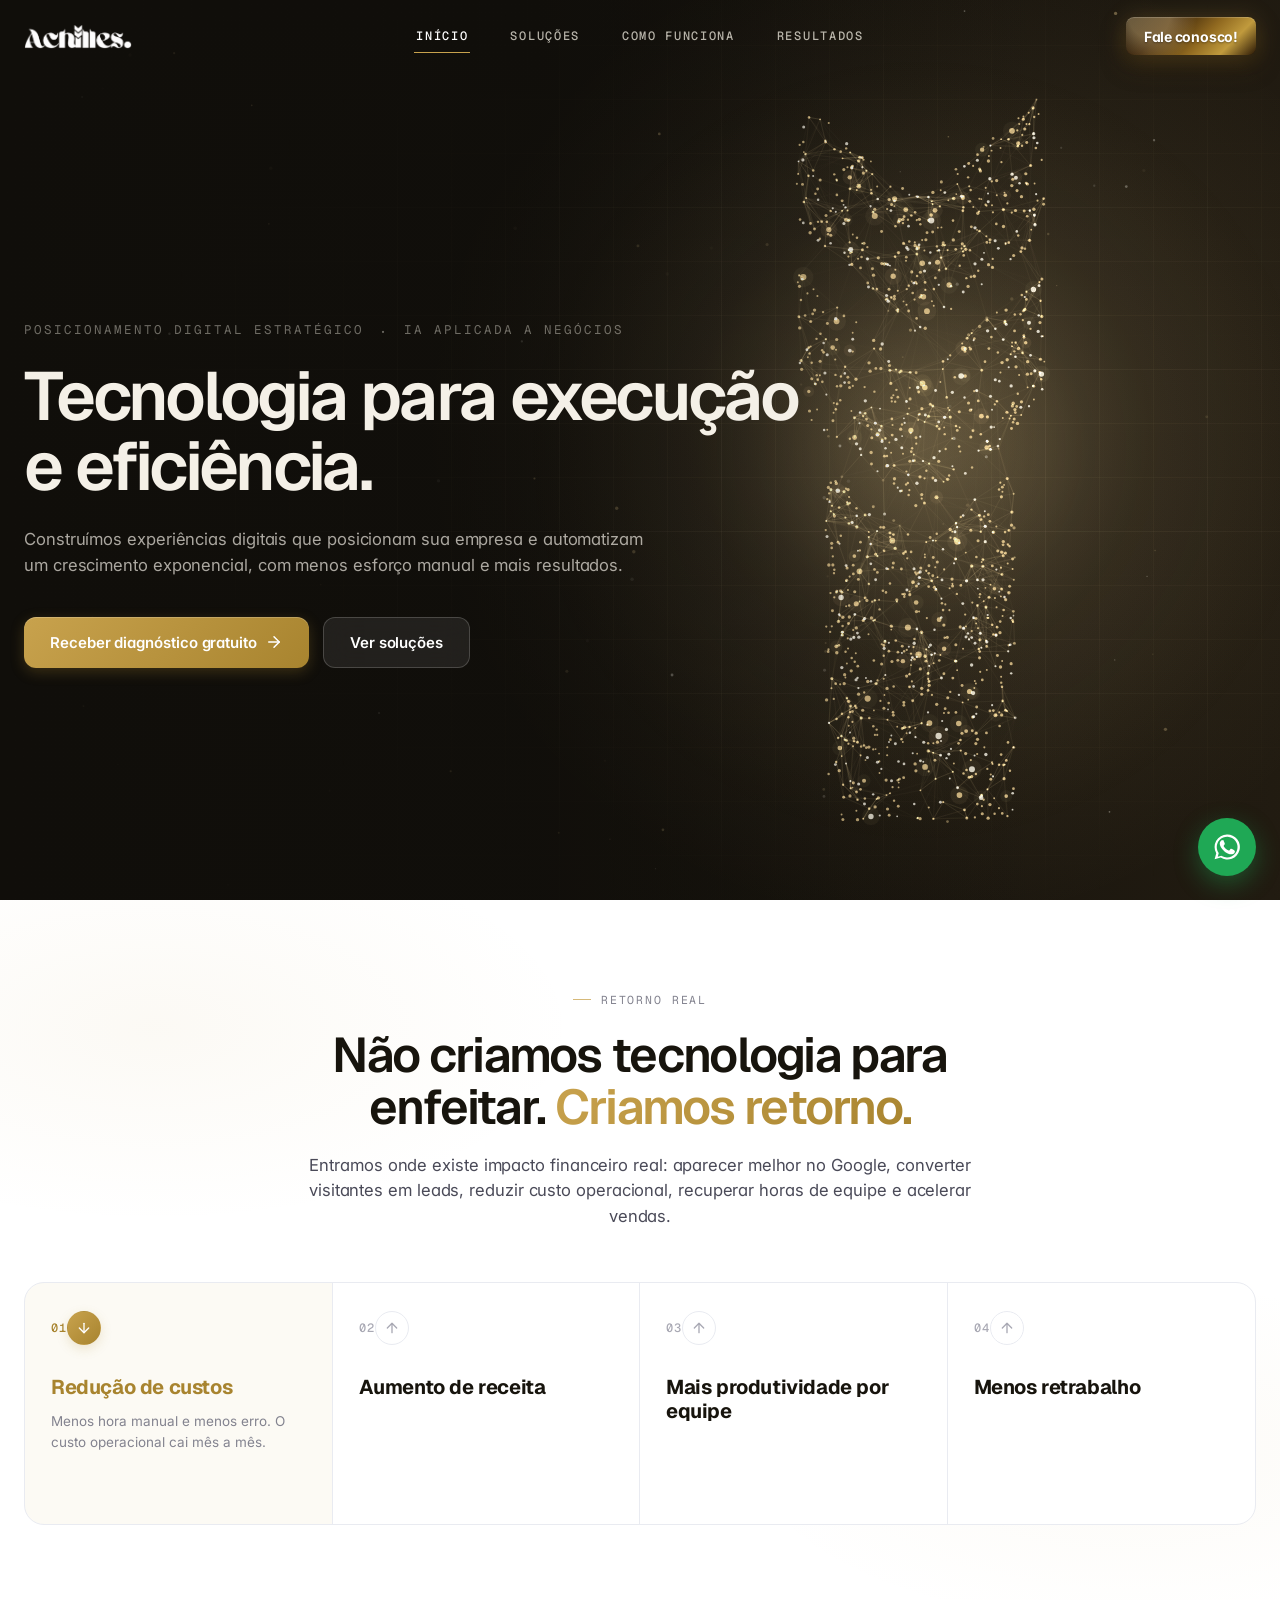
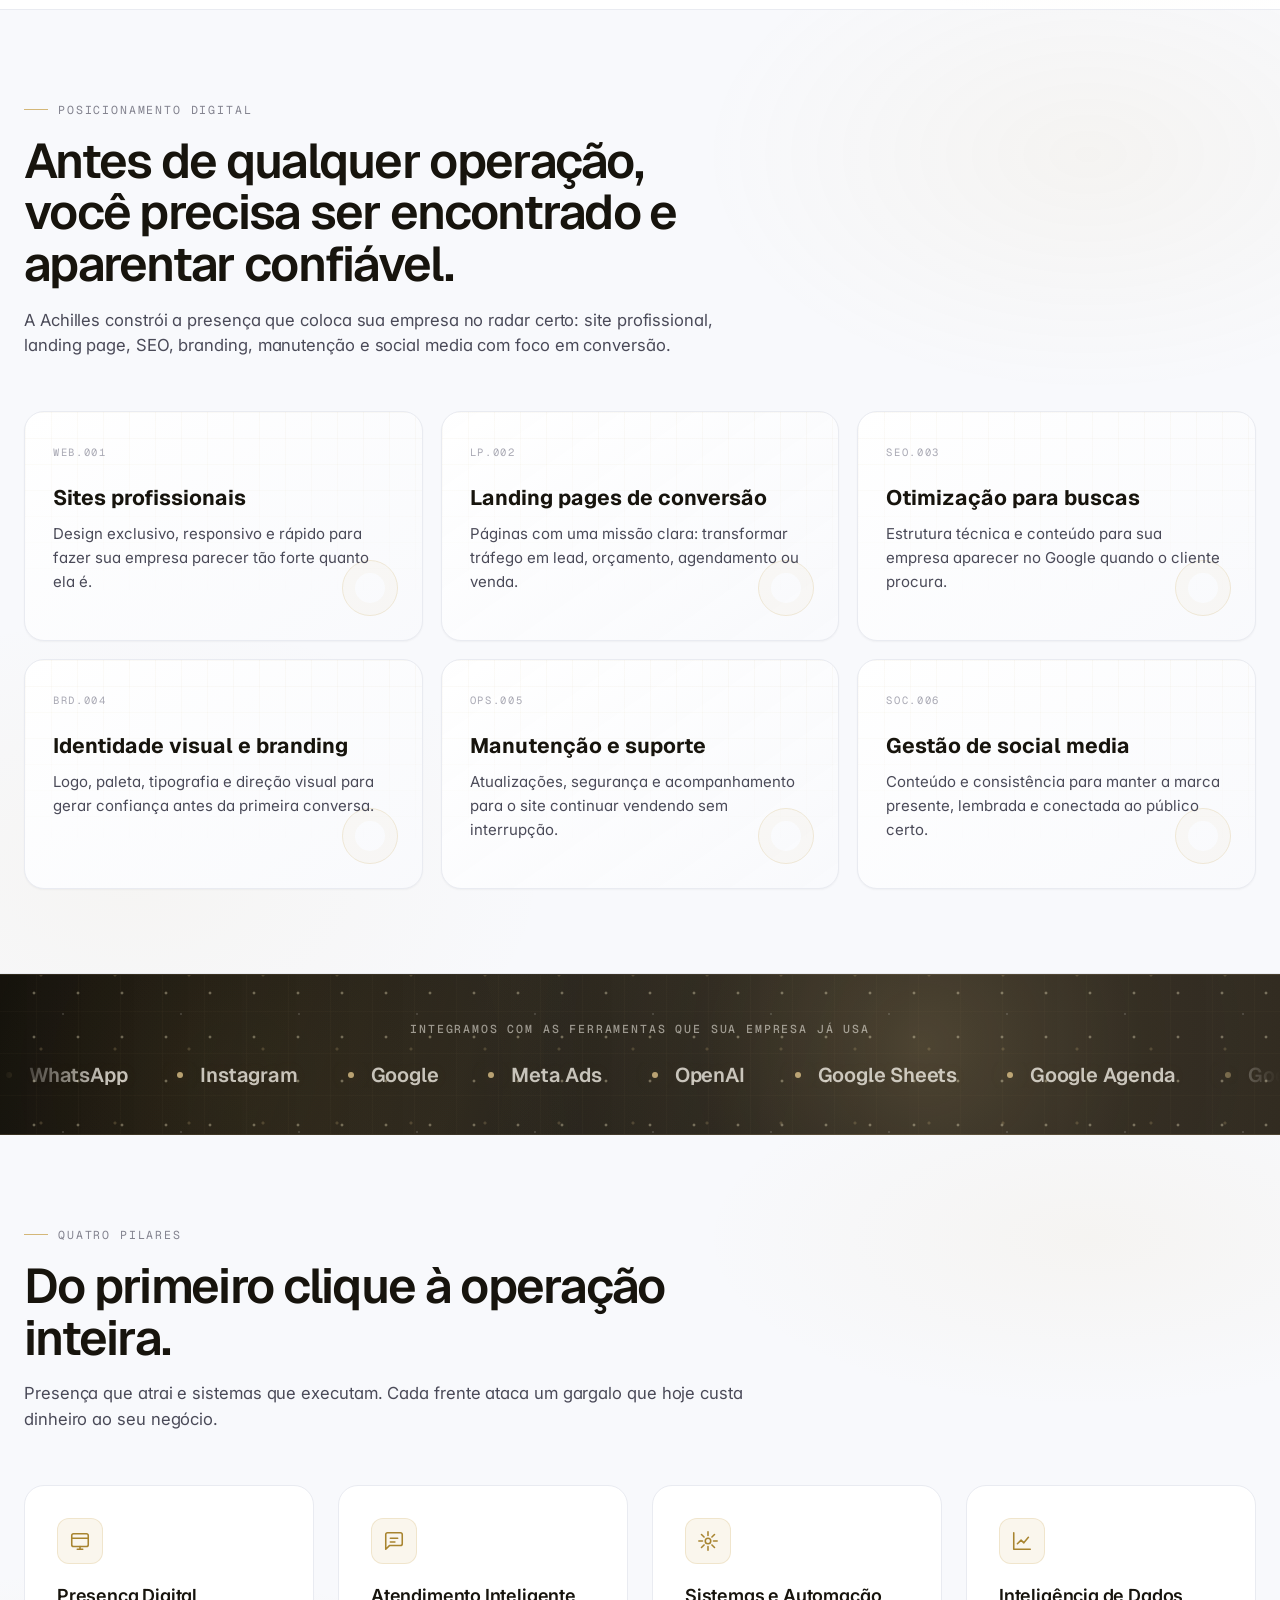
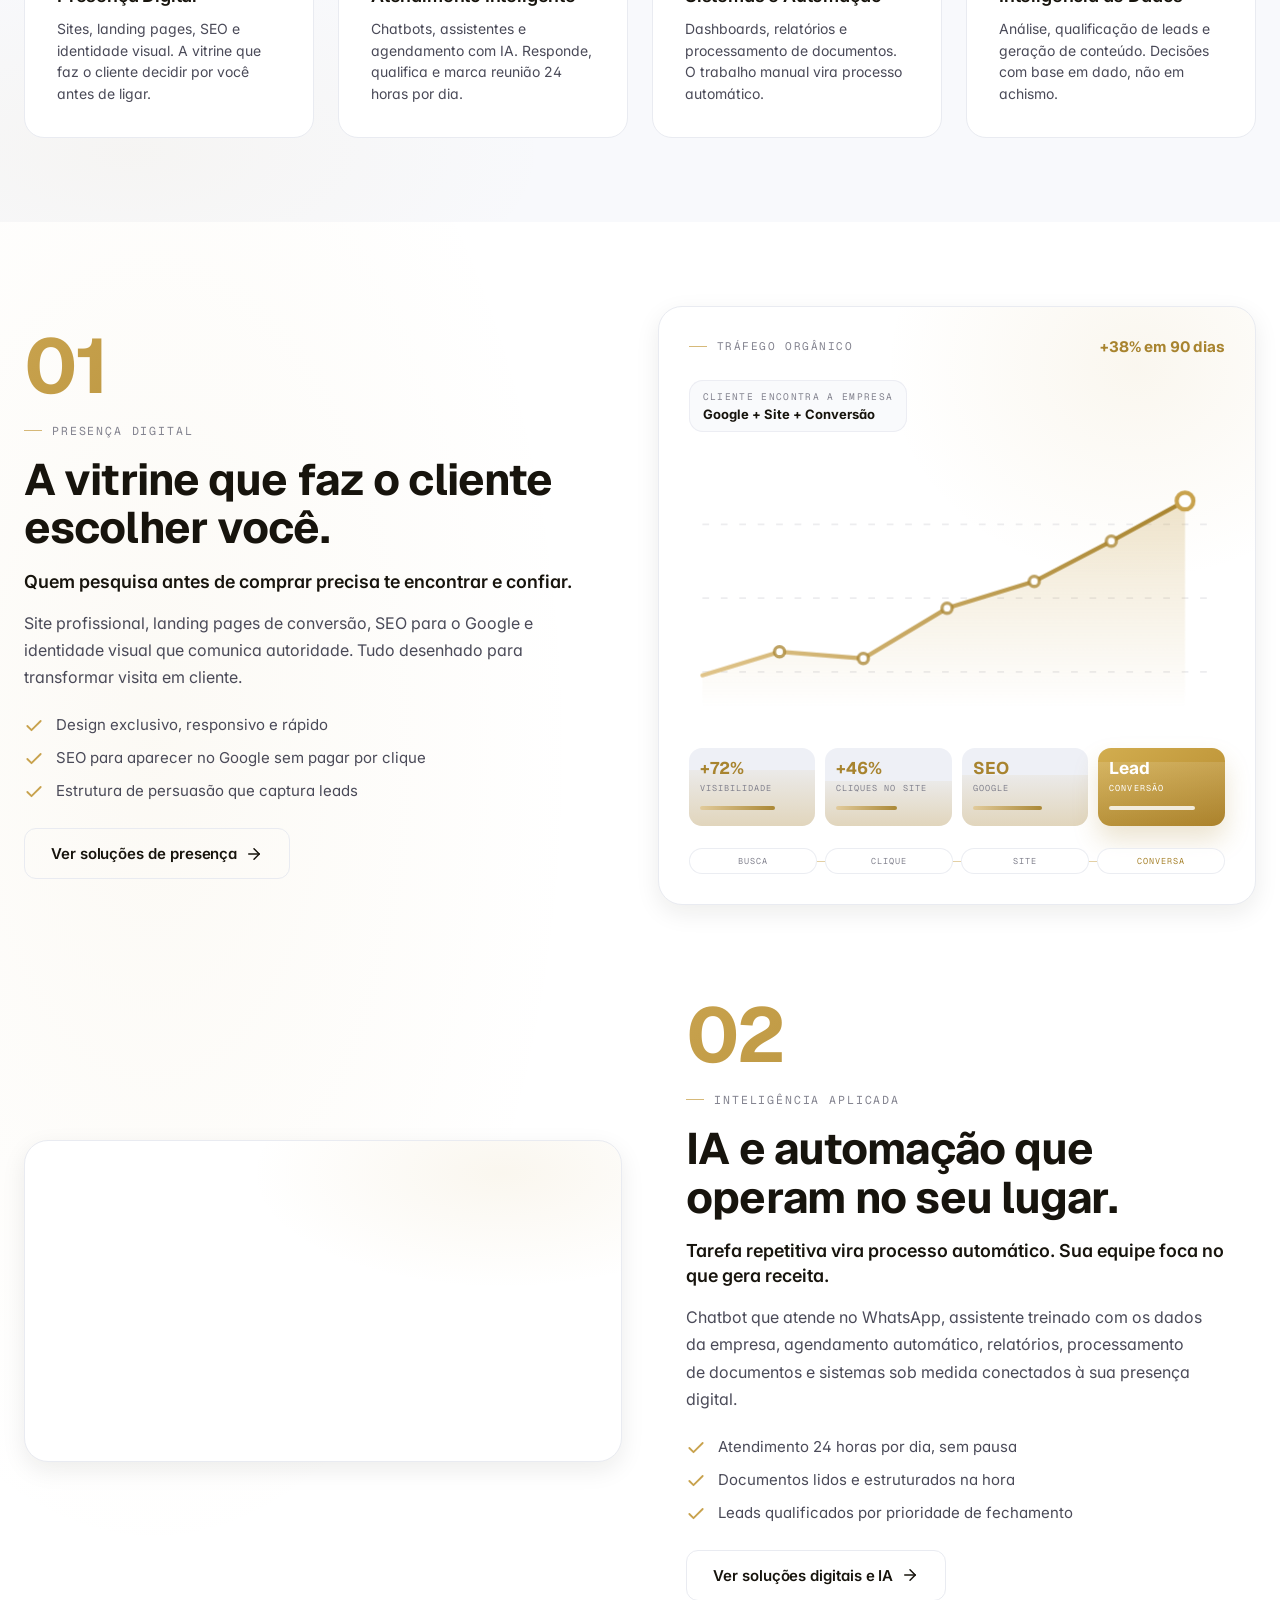
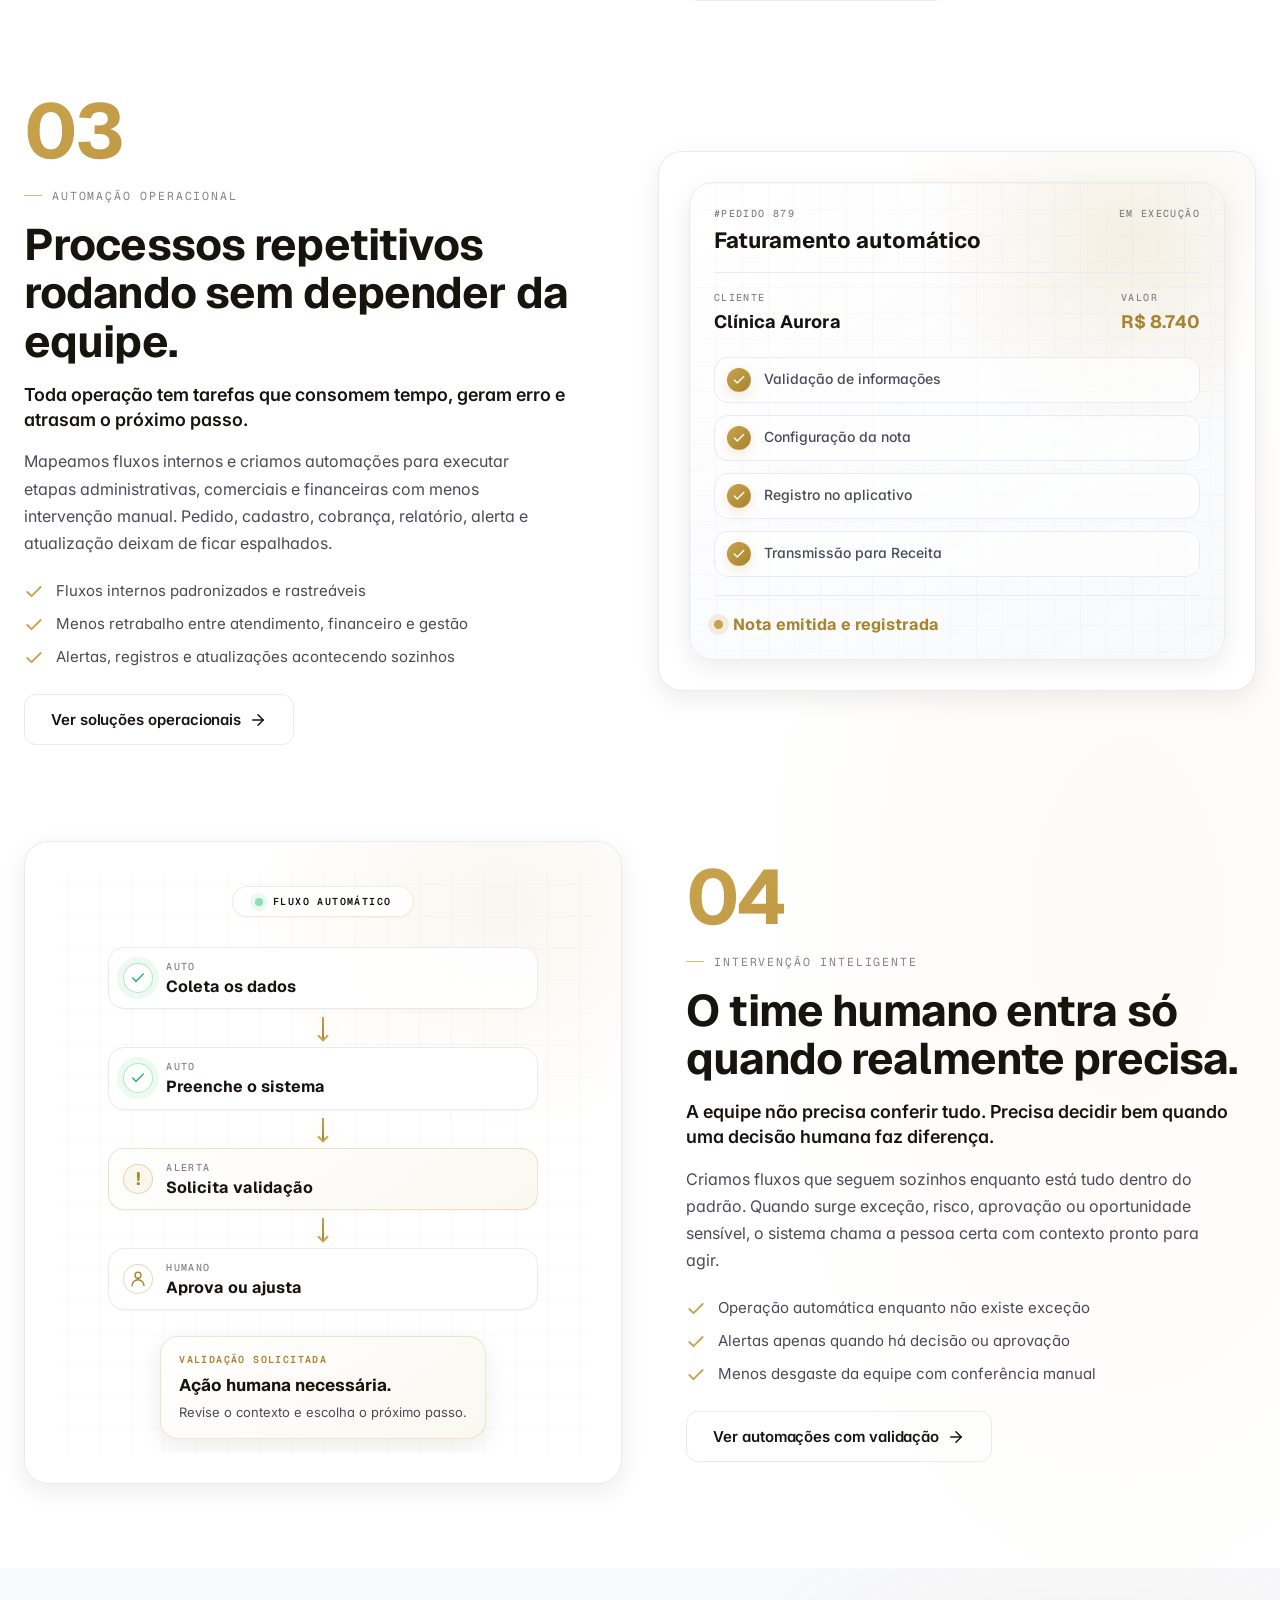
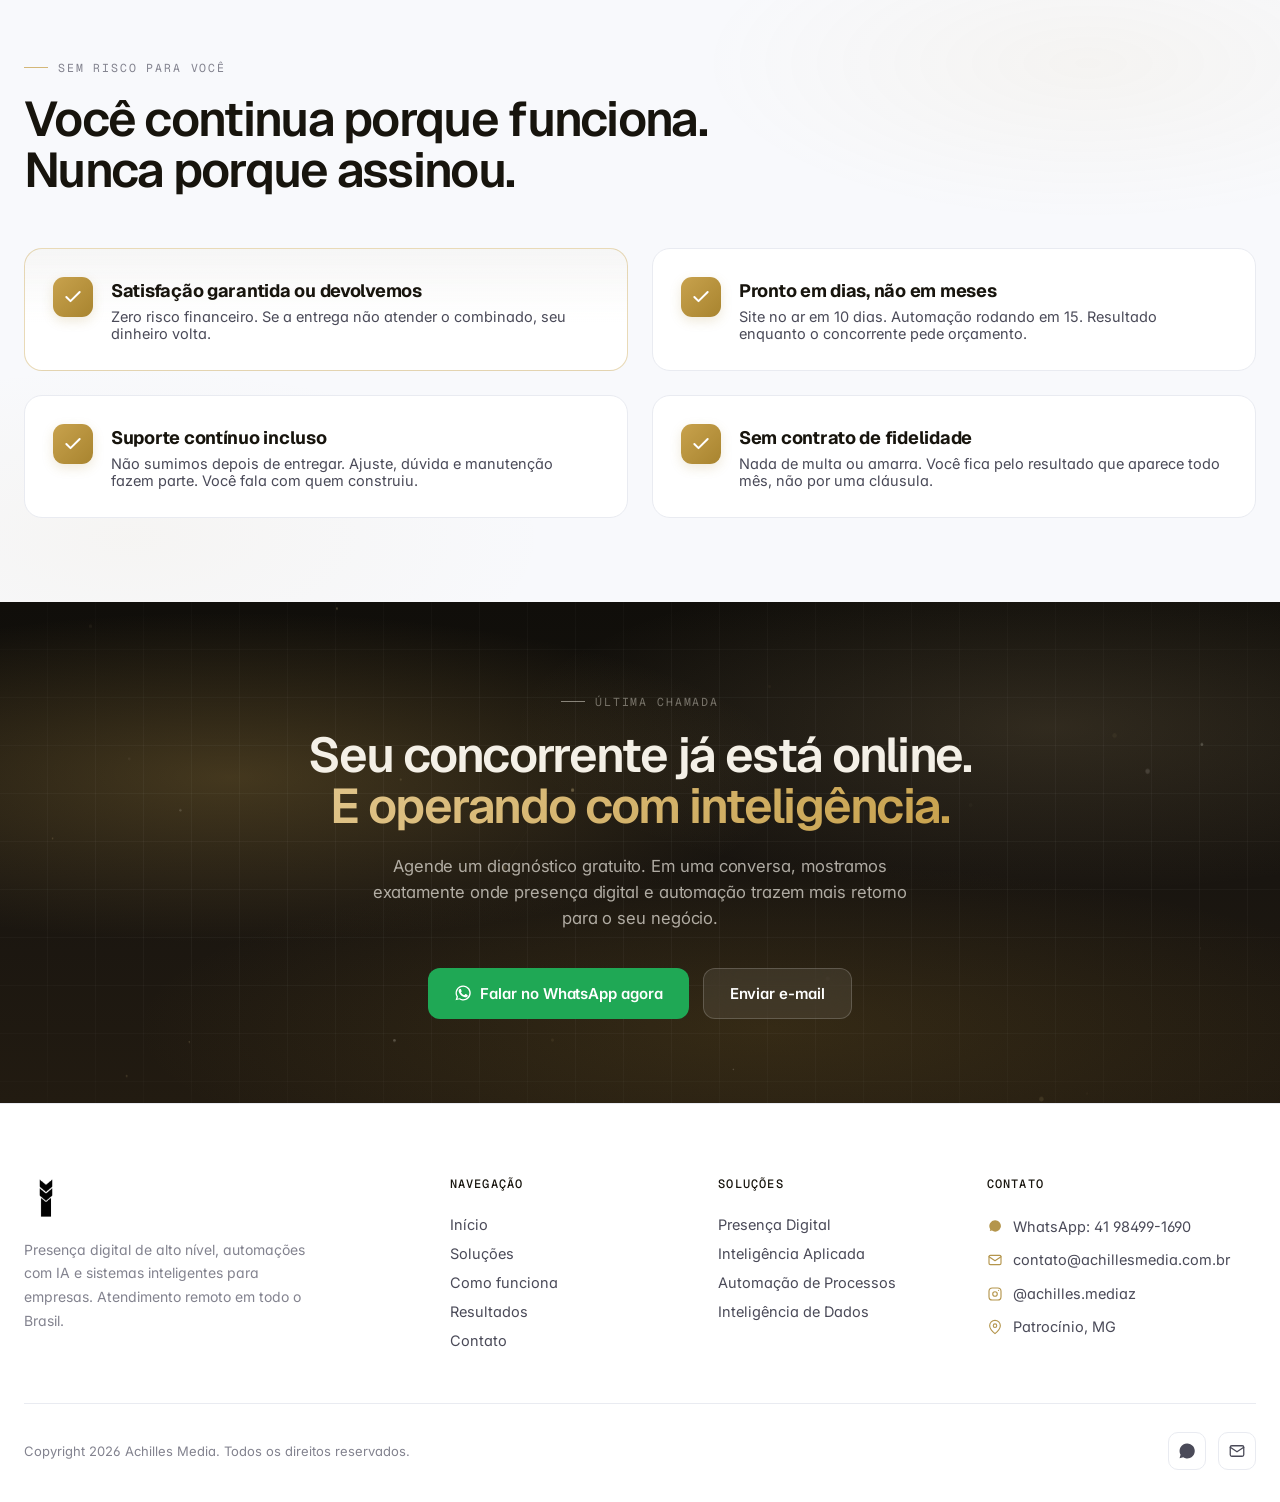
==== index.html @ 6057179f "Versiona styles.css e app.js (cache-busting) para evitar CSS antigo em cache" ====
<!doctype html>
<html lang="pt-BR">
<head>
  <meta charset="utf-8" />
  <meta name="viewport" content="width=device-width, initial-scale=1.0" />

  <title>Achilles Media | Posicionamento digital e IA para empresas</title>
  <meta name="description" content="Sites profissionais, landing pages, SEO, branding e automações com IA para empresas que querem aparecer melhor, converter mais e operar com menos esforço manual." />
  <link rel="canonical" href="https://achillesmedia.com.br/" />

  <meta property="og:type" content="website" />
  <meta property="og:title" content="Achilles Media | Posicionamento digital e IA para empresas" />
  <meta property="og:description" content="Sites, landing pages, SEO, branding e automações com IA para transformar presença digital em resultado." />
  <meta property="og:url" content="https://achillesmedia.com.br/" />
  <meta property="og:locale" content="pt_BR" />
  <meta property="og:image" content="https://achillesmedia.com.br/assets/logo-nome-trim.png" />
  <meta name="twitter:card" content="summary_large_image" />

  <link rel="icon" type="image/png" sizes="32x32" href="assets/logo-achilles.png" />
  <link rel="apple-touch-icon" href="assets/logo-achilles.png" />

  <style>
    :root { color-scheme: light; }
    html, body { background: #ffffff; color: #17140d; margin: 0; }
  </style>

  <link rel="preconnect" href="https://fonts.googleapis.com" />
  <link rel="preconnect" href="https://fonts.gstatic.com" crossorigin />
  <link href="https://fonts.googleapis.com/css2?family=Inter:wght@400;500;600;700;800&family=Geist:wght@500;600;700&family=Geist+Mono:wght@400;500&display=swap" rel="stylesheet" />
  <link rel="stylesheet" href="styles.css?v=2" />
</head>
<body>

  <!-- NAV -->
  <header class="nav">
    <div class="container nav-inner">
      <a href="index.html" class="nav-logo" aria-label="Achilles Media, página inicial">
        <img src="assets/logo-achilles-branca.png" alt="Achilles Media" width="915" height="211" decoding="async" class="nav-logo-img nav-logo-light" /><img src="assets/logo-nome-trim.png" alt="Achilles Media" width="909" height="208" decoding="async" class="nav-logo-img nav-logo-dark" />
      </a>
      <nav class="nav-links" aria-label="Navegação principal">
        <a href="index.html" class="nav-link active">Início</a>
        <a href="solucoes.html" class="nav-link">Soluções</a>
        <a href="processo.html" class="nav-link">Como funciona</a>
        <a href="resultados.html" class="nav-link">Resultados</a>
      </nav>
      <div class="nav-cta">
        <a href="contato.html" class="btn btn-nav">Fale conosco!</a>
      </div>
      <button class="nav-toggle" aria-label="Abrir menu" aria-expanded="false">
        <svg viewBox="0 0 24 24" fill="none" stroke="currentColor" stroke-width="1.8" stroke-linecap="round"><line x1="4" y1="8" x2="20" y2="8"/><line x1="4" y1="16" x2="20" y2="16"/></svg>
      </button>
    </div>
    <div class="nav-mobile">
      <a href="index.html">Início</a>
      <a href="solucoes.html">Soluções</a>
      <a href="processo.html">Como funciona</a>
      <a href="resultados.html">Resultados</a>
      <a href="contato.html" class="btn btn-primary">Fale conosco!</a>
    </div>
  </header>

  <!-- HERO -->
  <section class="section-dark hero" id="hero">
    <div class="hero-neb" aria-hidden="true"></div>
    <canvas class="hero-canvas" data-src="assets/logo-achilles.png" aria-hidden="true"></canvas>
    <div class="hero-scrim" aria-hidden="true"></div>
    <div class="container">
      <div class="hero-inner">
        <p class="hero-tagline reveal">Posicionamento digital estratégico <span class="hero-tagline-sep">•</span> IA aplicada a negócios</p>
        <h1 class="t-display-lg" data-words>Tecnologia para execução<br>e eficiência.</h1>
        <p class="hero-sub t-body-lg reveal reveal-stagger" style="--i:1">
          Construímos experiências digitais que posicionam sua empresa e automatizam um crescimento exponencial, com menos esforço manual e mais resultados.
        </p>
        <div class="btn-row reveal reveal-stagger" style="--i:2">
          <a href="contato.html" class="btn btn-primary">
            Receber diagnóstico gratuito
            <svg viewBox="0 0 24 24" fill="none" stroke="currentColor" stroke-width="2" stroke-linecap="round" stroke-linejoin="round"><line x1="5" y1="12" x2="19" y2="12"/><polyline points="12 5 19 12 12 19"/></svg>
          </a>
          <a href="solucoes.html" class="btn btn-glass">Ver soluções</a>
        </div>
      </div>
    </div>
  </section>

  <!-- RETORNO REAL -->
  <section class="section section-mesh" id="retorno">
    <div class="container">
      <div class="section-head center reveal">
        <span class="pill"><span class="pill-dot"></span> Retorno real</span>
        <h2 class="t-display-md" style="margin-top:22px">Não criamos tecnologia para enfeitar. <span class="gradient-text">Criamos retorno.</span></h2>
        <p class="t-body-lg">Entramos onde existe impacto financeiro real: aparecer melhor no Google, converter visitantes em leads, reduzir custo operacional, recuperar horas de equipe e acelerar vendas.</p>
      </div>

      <div class="retorno-grid">
        <button type="button" class="retorno-card active reveal reveal-stagger" style="--i:0" aria-label="Redução de custos">
          <div class="retorno-top">
            <span class="retorno-num">01</span>
            <span class="retorno-arrow"><svg viewBox="0 0 24 24" fill="none" stroke="currentColor" stroke-width="2" stroke-linecap="round" stroke-linejoin="round"><line x1="12" y1="19" x2="12" y2="5"/><polyline points="5 12 12 5 19 12"/></svg></span>
          </div>
          <h3>Redução de custos</h3>
          <p class="retorno-desc">Menos hora manual e menos erro. O custo operacional cai mês a mês.</p>
          <div class="retorno-track"><span></span></div>
        </button>
        <button type="button" class="retorno-card reveal reveal-stagger" style="--i:1" aria-label="Aumento de receita">
          <div class="retorno-top">
            <span class="retorno-num">02</span>
            <span class="retorno-arrow"><svg viewBox="0 0 24 24" fill="none" stroke="currentColor" stroke-width="2" stroke-linecap="round" stroke-linejoin="round"><line x1="12" y1="19" x2="12" y2="5"/><polyline points="5 12 12 5 19 12"/></svg></span>
          </div>
          <h3>Aumento de receita</h3>
          <p class="retorno-desc">Atendimento rápido e leads qualificados. Mais negócios fechados.</p>
          <div class="retorno-track"><span></span></div>
        </button>
        <button type="button" class="retorno-card reveal reveal-stagger" style="--i:2" aria-label="Mais produtividade por equipe">
          <div class="retorno-top">
            <span class="retorno-num">03</span>
            <span class="retorno-arrow"><svg viewBox="0 0 24 24" fill="none" stroke="currentColor" stroke-width="2" stroke-linecap="round" stroke-linejoin="round"><line x1="12" y1="19" x2="12" y2="5"/><polyline points="5 12 12 5 19 12"/></svg></span>
          </div>
          <h3>Mais produtividade por equipe</h3>
          <p class="retorno-desc">A equipe para de repetir tarefa e foca no que gera resultado.</p>
          <div class="retorno-track"><span></span></div>
        </button>
        <button type="button" class="retorno-card reveal reveal-stagger" style="--i:3" aria-label="Menos retrabalho">
          <div class="retorno-top">
            <span class="retorno-num">04</span>
            <span class="retorno-arrow"><svg viewBox="0 0 24 24" fill="none" stroke="currentColor" stroke-width="2" stroke-linecap="round" stroke-linejoin="round"><line x1="12" y1="19" x2="12" y2="5"/><polyline points="5 12 12 5 19 12"/></svg></span>
          </div>
          <h3>Menos retrabalho</h3>
          <p class="retorno-desc">Dados lidos e estruturados sem digitação. Nada refeito por engano.</p>
          <div class="retorno-track"><span></span></div>
        </button>
      </div>
    </div>
  </section>

  <!-- POSICIONAMENTO DIGITAL -->
  <section class="section section-page digital-positioning" id="posicionamento">
    <div class="container">
      <div class="section-head reveal">
        <span class="eyebrow">Posicionamento digital</span>
        <h2 class="t-display-md">Antes de qualquer operação, você precisa ser encontrado e aparentar confiável.</h2>
        <p class="t-body-lg">A Achilles constrói a presença que coloca sua empresa no radar certo: site profissional, landing page, SEO, branding, manutenção e social media com foco em conversão.</p>
      </div>

      <div class="digital-grid">
        <article class="digital-card reveal reveal-stagger" style="--i:0">
          <span class="digital-code">WEB.001</span>
          <h3>Sites profissionais</h3>
          <p>Design exclusivo, responsivo e rápido para fazer sua empresa parecer tão forte quanto ela é.</p>
        </article>
        <article class="digital-card reveal reveal-stagger" style="--i:1">
          <span class="digital-code">LP.002</span>
          <h3>Landing pages de conversão</h3>
          <p>Páginas com uma missão clara: transformar tráfego em lead, orçamento, agendamento ou venda.</p>
        </article>
        <article class="digital-card reveal reveal-stagger" style="--i:2">
          <span class="digital-code">SEO.003</span>
          <h3>Otimização para buscas</h3>
          <p>Estrutura técnica e conteúdo para sua empresa aparecer no Google quando o cliente procura.</p>
        </article>
        <article class="digital-card reveal reveal-stagger" style="--i:3">
          <span class="digital-code">BRD.004</span>
          <h3>Identidade visual e branding</h3>
          <p>Logo, paleta, tipografia e direção visual para gerar confiança antes da primeira conversa.</p>
        </article>
        <article class="digital-card reveal reveal-stagger" style="--i:4">
          <span class="digital-code">OPS.005</span>
          <h3>Manutenção e suporte</h3>
          <p>Atualizações, segurança e acompanhamento para o site continuar vendendo sem interrupção.</p>
        </article>
        <article class="digital-card reveal reveal-stagger" style="--i:5">
          <span class="digital-code">SOC.006</span>
          <h3>Gestão de social media</h3>
          <p>Conteúdo e consistência para manter a marca presente, lembrada e conectada ao público certo.</p>
        </article>
      </div>
    </div>
  </section>

  <!-- MARQUEE DE TECNOLOGIAS -->
  <section class="marquee-band">
    <div class="marquee-label">Integramos com as ferramentas que sua empresa já usa</div>
    <div class="marquee-mask">
      <div class="marquee">
        <div class="marquee-track">
          <span class="marq-item"><svg viewBox="0 0 24 24" fill="currentColor"><circle cx="12" cy="12" r="4"/></svg> WhatsApp</span>
          <span class="marq-item"><svg viewBox="0 0 24 24" fill="currentColor"><circle cx="12" cy="12" r="4"/></svg> Instagram</span>
          <span class="marq-item"><svg viewBox="0 0 24 24" fill="currentColor"><circle cx="12" cy="12" r="4"/></svg> Google</span>
          <span class="marq-item"><svg viewBox="0 0 24 24" fill="currentColor"><circle cx="12" cy="12" r="4"/></svg> Meta Ads</span>
          <span class="marq-item"><svg viewBox="0 0 24 24" fill="currentColor"><circle cx="12" cy="12" r="4"/></svg> OpenAI</span>
          <span class="marq-item"><svg viewBox="0 0 24 24" fill="currentColor"><circle cx="12" cy="12" r="4"/></svg> Google Sheets</span>
          <span class="marq-item"><svg viewBox="0 0 24 24" fill="currentColor"><circle cx="12" cy="12" r="4"/></svg> Google Agenda</span>
          <span class="marq-item"><svg viewBox="0 0 24 24" fill="currentColor"><circle cx="12" cy="12" r="4"/></svg> Google Maps</span>
          <span class="marq-item"><svg viewBox="0 0 24 24" fill="currentColor"><circle cx="12" cy="12" r="4"/></svg> Notion</span>
          <span class="marq-item"><svg viewBox="0 0 24 24" fill="currentColor"><circle cx="12" cy="12" r="4"/></svg> SAP</span>
          <span class="marq-item"><svg viewBox="0 0 24 24" fill="currentColor"><circle cx="12" cy="12" r="4"/></svg> Tiktok</span>
          <span class="marq-item"><svg viewBox="0 0 24 24" fill="currentColor"><circle cx="12" cy="12" r="4"/></svg> ERP</span>
          <span class="marq-item"><svg viewBox="0 0 24 24" fill="currentColor"><circle cx="12" cy="12" r="4"/></svg> CRM</span>
          <span class="marq-item"><svg viewBox="0 0 24 24" fill="currentColor"><circle cx="12" cy="12" r="4"/></svg> Sankhya</span>
          <span class="marq-item"><svg viewBox="0 0 24 24" fill="currentColor"><circle cx="12" cy="12" r="4"/></svg> TOTVS</span>
        </div>
        <div class="marquee-track" aria-hidden="true">
          <span class="marq-item"><svg viewBox="0 0 24 24" fill="currentColor"><circle cx="12" cy="12" r="4"/></svg> WhatsApp</span>
          <span class="marq-item"><svg viewBox="0 0 24 24" fill="currentColor"><circle cx="12" cy="12" r="4"/></svg> Instagram</span>
          <span class="marq-item"><svg viewBox="0 0 24 24" fill="currentColor"><circle cx="12" cy="12" r="4"/></svg> Google</span>
          <span class="marq-item"><svg viewBox="0 0 24 24" fill="currentColor"><circle cx="12" cy="12" r="4"/></svg> Meta Ads</span>
          <span class="marq-item"><svg viewBox="0 0 24 24" fill="currentColor"><circle cx="12" cy="12" r="4"/></svg> OpenAI</span>
          <span class="marq-item"><svg viewBox="0 0 24 24" fill="currentColor"><circle cx="12" cy="12" r="4"/></svg> Google Sheets</span>
          <span class="marq-item"><svg viewBox="0 0 24 24" fill="currentColor"><circle cx="12" cy="12" r="4"/></svg> Google Agenda</span>
          <span class="marq-item"><svg viewBox="0 0 24 24" fill="currentColor"><circle cx="12" cy="12" r="4"/></svg> Google Maps</span>
          <span class="marq-item"><svg viewBox="0 0 24 24" fill="currentColor"><circle cx="12" cy="12" r="4"/></svg> Notion</span>
          <span class="marq-item"><svg viewBox="0 0 24 24" fill="currentColor"><circle cx="12" cy="12" r="4"/></svg> SAP</span>
          <span class="marq-item"><svg viewBox="0 0 24 24" fill="currentColor"><circle cx="12" cy="12" r="4"/></svg> Tiktok</span>
          <span class="marq-item"><svg viewBox="0 0 24 24" fill="currentColor"><circle cx="12" cy="12" r="4"/></svg> ERP</span>
          <span class="marq-item"><svg viewBox="0 0 24 24" fill="currentColor"><circle cx="12" cy="12" r="4"/></svg> CRM</span>
          <span class="marq-item"><svg viewBox="0 0 24 24" fill="currentColor"><circle cx="12" cy="12" r="4"/></svg> Sankhya</span>
          <span class="marq-item"><svg viewBox="0 0 24 24" fill="currentColor"><circle cx="12" cy="12" r="4"/></svg> TOTVS</span>
        </div>
      </div>
    </div>
  </section>

  <!-- PILARES (cards) -->
  <section class="section section-page" id="pilares">
    <div class="container">
      <div class="section-head reveal">
        <span class="eyebrow">Quatro pilares</span>
        <h2 class="t-display-md">Do primeiro clique à operação inteira.</h2>
        <p class="t-body-lg">Presença que atrai e sistemas que executam. Cada frente ataca um gargalo que hoje custa dinheiro ao seu negócio.</p>
      </div>
      <div class="grid grid-4">
        <article class="card card-grad reveal reveal-stagger" style="--i:0">
          <span class="card-icon">
            <svg viewBox="0 0 24 24" fill="none" stroke="currentColor" stroke-width="1.7" stroke-linecap="round" stroke-linejoin="round"><rect x="3" y="4" width="18" height="14" rx="2"/><line x1="3" y1="9" x2="21" y2="9"/><line x1="9" y1="21" x2="15" y2="21"/><line x1="12" y1="18" x2="12" y2="21"/></svg>
          </span>
          <h3 class="t-headline-sm">Presença Digital</h3>
          <p class="t-body-sm">Sites, landing pages, SEO e identidade visual. A vitrine que faz o cliente decidir por você antes de ligar.</p>
        </article>
        <article class="card card-grad reveal reveal-stagger" style="--i:1">
          <span class="card-icon">
            <svg viewBox="0 0 24 24" fill="none" stroke="currentColor" stroke-width="1.7" stroke-linecap="round" stroke-linejoin="round"><path d="M21 15a2 2 0 0 1-2 2H7l-4 4V5a2 2 0 0 1 2-2h14a2 2 0 0 1 2 2z"/><line x1="8" y1="9" x2="16" y2="9"/><line x1="8" y1="13" x2="13" y2="13"/></svg>
          </span>
          <h3 class="t-headline-sm">Atendimento Inteligente</h3>
          <p class="t-body-sm">Chatbots, assistentes e agendamento com IA. Responde, qualifica e marca reunião 24 horas por dia.</p>
        </article>
        <article class="card card-grad reveal reveal-stagger" style="--i:2">
          <span class="card-icon">
            <svg viewBox="0 0 24 24" fill="none" stroke="currentColor" stroke-width="1.7" stroke-linecap="round" stroke-linejoin="round"><path d="M12 2v4M12 18v4M4.9 4.9l2.8 2.8M16.3 16.3l2.8 2.8M2 12h4M18 12h4M4.9 19.1l2.8-2.8M16.3 7.7l2.8-2.8"/><circle cx="12" cy="12" r="3"/></svg>
          </span>
          <h3 class="t-headline-sm">Sistemas e Automação</h3>
          <p class="t-body-sm">Dashboards, relatórios e processamento de documentos. O trabalho manual vira processo automático.</p>
        </article>
        <article class="card card-grad reveal reveal-stagger" style="--i:3">
          <span class="card-icon">
            <svg viewBox="0 0 24 24" fill="none" stroke="currentColor" stroke-width="1.7" stroke-linecap="round" stroke-linejoin="round"><path d="M3 3v18h18"/><path d="M7 15l4-4 3 3 5-6"/></svg>
          </span>
          <h3 class="t-headline-sm">Inteligência de Dados</h3>
          <p class="t-body-sm">Análise, qualificação de leads e geração de conteúdo. Decisões com base em dado, não em achismo.</p>
        </article>
      </div>
    </div>
  </section>

  <!-- PAINÉIS ALTERNADOS -->
  <section class="section section-mesh">
    <div class="container">

      <div class="pilar-panel reveal">
        <div class="pilar-panel-grid">
          <div class="pilar-panel-copy">
            <span class="pilar-num">01</span>
            <span class="pilar-kicker">Presença Digital</span>
            <h3 class="pilar-title">A vitrine que faz o cliente escolher você.</h3>
            <p class="pilar-lead">Quem pesquisa antes de comprar precisa te encontrar e confiar.</p>
            <p class="pilar-body">Site profissional, landing pages de conversão, SEO para o Google e identidade visual que comunica autoridade. Tudo desenhado para transformar visita em cliente.</p>
            <ul class="pilar-list">
              <li><svg viewBox="0 0 24 24" fill="none" stroke="currentColor" stroke-width="2.2" stroke-linecap="round" stroke-linejoin="round"><polyline points="20 6 9 17 4 12"/></svg> Design exclusivo, responsivo e rápido</li>
              <li><svg viewBox="0 0 24 24" fill="none" stroke="currentColor" stroke-width="2.2" stroke-linecap="round" stroke-linejoin="round"><polyline points="20 6 9 17 4 12"/></svg> SEO para aparecer no Google sem pagar por clique</li>
              <li><svg viewBox="0 0 24 24" fill="none" stroke="currentColor" stroke-width="2.2" stroke-linecap="round" stroke-linejoin="round"><polyline points="20 6 9 17 4 12"/></svg> Estrutura de persuasão que captura leads</li>
            </ul>
            <a href="solucoes.html" class="btn btn-ghost">Ver soluções de presença
              <svg viewBox="0 0 24 24" fill="none" stroke="currentColor" stroke-width="2" stroke-linecap="round" stroke-linejoin="round"><line x1="5" y1="12" x2="19" y2="12"/><polyline points="12 5 19 12 12 19"/></svg>
            </a>
          </div>
          <div class="pilar-panel-visual">
            <div class="pilar-visual-card">
              <div class="scene scene-chart">
                <div class="chart-head">
                  <span class="chart-badge"><span class="pill-dot"></span> Tráfego orgânico</span>
                  <span class="chart-up">+38% em 90 dias</span>
                </div>
                <div class="chart-signal">
                  <span>Cliente encontra a empresa</span>
                  <strong>Google + Site + Conversão</strong>
                </div>
                <svg class="chart-svg" viewBox="0 0 320 160" preserveAspectRatio="none" aria-hidden="true">
                  <defs>
                    <linearGradient id="goldgrad" x1="0" y1="0" x2="1" y2="0">
                      <stop offset="0" stop-color="#e0c48a"/><stop offset="1" stop-color="#a8842f"/>
                    </linearGradient>
                    <linearGradient id="goldfill" x1="0" y1="0" x2="0" y2="1">
                      <stop offset="0" stop-color="rgba(200,162,77,0.28)"/><stop offset="1" stop-color="rgba(200,162,77,0)"/>
                    </linearGradient>
                  </defs>
                  <g class="chart-grid">
                    <line x1="8" y1="42" x2="312" y2="42"/>
                    <line x1="8" y1="86" x2="312" y2="86"/>
                    <line x1="8" y1="130" x2="312" y2="130"/>
                  </g>
                  <path class="chart-area" d="M8 132 L54 118 L104 122 L154 92 L206 76 L252 52 L296 28 L296 152 L8 152 Z"/>
                  <path class="chart-line" d="M8 132 L54 118 L104 122 L154 92 L206 76 L252 52 L296 28"/>
                  <g class="chart-points">
                    <circle cx="54" cy="118" r="3"/>
                    <circle cx="104" cy="122" r="3"/>
                    <circle cx="154" cy="92" r="3"/>
                    <circle cx="206" cy="76" r="3"/>
                    <circle cx="252" cy="52" r="3"/>
                  </g>
                  <circle class="chart-dot" cx="296" cy="28" r="5"/>
                </svg>
                <div class="metric-strip" aria-hidden="true">
                  <div class="metric-pill" style="--w:72%">
                    <span class="metric-value">+72%</span>
                    <span class="metric-label">Visibilidade</span>
                    <i></i>
                  </div>
                  <div class="metric-pill" style="--w:58%">
                    <span class="metric-value">+46%</span>
                    <span class="metric-label">Cliques no site</span>
                    <i></i>
                  </div>
                  <div class="metric-pill" style="--w:66%">
                    <span class="metric-value">SEO</span>
                    <span class="metric-label">Google</span>
                    <i></i>
                  </div>
                  <div class="metric-pill is-gold" style="--w:82%">
                    <span class="metric-value">Lead</span>
                    <span class="metric-label">Conversão</span>
                    <i></i>
                  </div>
                </div>
                <div class="chart-flow" aria-hidden="true">
                  <span>Busca</span>
                  <span>Clique</span>
                  <span>Site</span>
                  <span>Conversa</span>
                </div>
              </div>
            </div>
          </div>
        </div>
      </div>

      <div class="pilar-panel pilar-panel-reverse reveal">
        <div class="pilar-panel-grid">
          <div class="pilar-panel-copy">
            <span class="pilar-num">02</span>
            <span class="pilar-kicker">Inteligência Aplicada</span>
            <h3 class="pilar-title">IA e automação que operam no seu lugar.</h3>
            <p class="pilar-lead">Tarefa repetitiva vira processo automático. Sua equipe foca no que gera receita.</p>
            <p class="pilar-body">Chatbot que atende no WhatsApp, assistente treinado com os dados da empresa, agendamento automático, relatórios, processamento de documentos e sistemas sob medida conectados à sua presença digital.</p>
            <ul class="pilar-list">
              <li><svg viewBox="0 0 24 24" fill="none" stroke="currentColor" stroke-width="2.2" stroke-linecap="round" stroke-linejoin="round"><polyline points="20 6 9 17 4 12"/></svg> Atendimento 24 horas por dia, sem pausa</li>
              <li><svg viewBox="0 0 24 24" fill="none" stroke="currentColor" stroke-width="2.2" stroke-linecap="round" stroke-linejoin="round"><polyline points="20 6 9 17 4 12"/></svg> Documentos lidos e estruturados na hora</li>
              <li><svg viewBox="0 0 24 24" fill="none" stroke="currentColor" stroke-width="2.2" stroke-linecap="round" stroke-linejoin="round"><polyline points="20 6 9 17 4 12"/></svg> Leads qualificados por prioridade de fechamento</li>
            </ul>
            <a href="solucoes.html" class="btn btn-ghost">Ver soluções digitais e IA
              <svg viewBox="0 0 24 24" fill="none" stroke="currentColor" stroke-width="2" stroke-linecap="round" stroke-linejoin="round"><line x1="5" y1="12" x2="19" y2="12"/><polyline points="12 5 19 12 12 19"/></svg>
            </a>
          </div>
          <div class="pilar-panel-visual">
            <div class="pilar-visual-card">
              <div class="scene scene-chat">
                <div class="chat-bubble user">Vocês atendem no sábado?</div>
                <div class="chat-bubble typing"><span></span><span></span><span></span></div>
                <div class="chat-bubble reply">Sim! Atendemos sábado das 9h às 13h. Já quer que eu reserve um horário para você?</div>
              </div>
            </div>
          </div>
        </div>
      </div>

      <div class="pilar-panel reveal">
        <div class="pilar-panel-grid">
          <div class="pilar-panel-copy">
            <span class="pilar-num">03</span>
            <span class="pilar-kicker">Automação Operacional</span>
            <h3 class="pilar-title">Processos repetitivos rodando sem depender da equipe.</h3>
            <p class="pilar-lead">Toda operação tem tarefas que consomem tempo, geram erro e atrasam o próximo passo.</p>
            <p class="pilar-body">Mapeamos fluxos internos e criamos automações para executar etapas administrativas, comerciais e financeiras com menos intervenção manual. Pedido, cadastro, cobrança, relatório, alerta e atualização deixam de ficar espalhados.</p>
            <ul class="pilar-list">
              <li><svg viewBox="0 0 24 24" fill="none" stroke="currentColor" stroke-width="2.2" stroke-linecap="round" stroke-linejoin="round"><polyline points="20 6 9 17 4 12"/></svg> Fluxos internos padronizados e rastreáveis</li>
              <li><svg viewBox="0 0 24 24" fill="none" stroke="currentColor" stroke-width="2.2" stroke-linecap="round" stroke-linejoin="round"><polyline points="20 6 9 17 4 12"/></svg> Menos retrabalho entre atendimento, financeiro e gestão</li>
              <li><svg viewBox="0 0 24 24" fill="none" stroke="currentColor" stroke-width="2.2" stroke-linecap="round" stroke-linejoin="round"><polyline points="20 6 9 17 4 12"/></svg> Alertas, registros e atualizações acontecendo sozinhos</li>
            </ul>
            <a href="solucoes.html" class="btn btn-ghost">Ver soluções operacionais
              <svg viewBox="0 0 24 24" fill="none" stroke="currentColor" stroke-width="2" stroke-linecap="round" stroke-linejoin="round"><line x1="5" y1="12" x2="19" y2="12"/><polyline points="12 5 19 12 12 19"/></svg>
            </a>
          </div>
          <div class="pilar-panel-visual">
            <div class="pilar-visual-card">
              <div class="scene scene-revenue">
                <div class="invoice-card">
                  <div class="invoice-head">
                    <div>
                      <span>#pedido 879</span>
                      <strong>Faturamento automático</strong>
                    </div>
                    <span class="invoice-kicker">Em execução</span>
                  </div>
                  <div class="invoice-summary">
                    <div><span>Cliente</span><strong>Clínica Aurora</strong></div>
                    <div><span>Valor</span><strong>R$ 8.740</strong></div>
                  </div>
                  <div class="invoice-checklist">
                    <div class="invoice-step step-one">
                      <span class="invoice-check"><svg viewBox="0 0 24 24" fill="none" stroke="currentColor" stroke-width="2.4" stroke-linecap="round" stroke-linejoin="round"><polyline points="20 6 9 17 4 12"/></svg></span>
                      <p>Validação de informações</p>
                    </div>
                    <div class="invoice-step step-two">
                      <span class="invoice-check"><svg viewBox="0 0 24 24" fill="none" stroke="currentColor" stroke-width="2.4" stroke-linecap="round" stroke-linejoin="round"><polyline points="20 6 9 17 4 12"/></svg></span>
                      <p>Configuração da nota</p>
                    </div>
                    <div class="invoice-step step-three">
                      <span class="invoice-check"><svg viewBox="0 0 24 24" fill="none" stroke="currentColor" stroke-width="2.4" stroke-linecap="round" stroke-linejoin="round"><polyline points="20 6 9 17 4 12"/></svg></span>
                      <p>Registro no aplicativo</p>
                    </div>
                    <div class="invoice-step step-four">
                      <span class="invoice-check"><svg viewBox="0 0 24 24" fill="none" stroke="currentColor" stroke-width="2.4" stroke-linecap="round" stroke-linejoin="round"><polyline points="20 6 9 17 4 12"/></svg></span>
                      <p>Transmissão para Receita</p>
                    </div>
                  </div>
                  <div class="invoice-status">
                    <span></span>
                    <strong>Nota emitida e registrada</strong>
                  </div>
                </div>
              </div>
            </div>
          </div>
        </div>
      </div>

      <div class="pilar-panel pilar-panel-reverse reveal">
        <div class="pilar-panel-grid">
          <div class="pilar-panel-copy">
            <span class="pilar-num">04</span>
            <span class="pilar-kicker">Intervenção Inteligente</span>
            <h3 class="pilar-title">O time humano entra só quando realmente precisa.</h3>
            <p class="pilar-lead">A equipe não precisa conferir tudo. Precisa decidir bem quando uma decisão humana faz diferença.</p>
            <p class="pilar-body">Criamos fluxos que seguem sozinhos enquanto está tudo dentro do padrão. Quando surge exceção, risco, aprovação ou oportunidade sensível, o sistema chama a pessoa certa com contexto pronto para agir.</p>
            <ul class="pilar-list">
              <li><svg viewBox="0 0 24 24" fill="none" stroke="currentColor" stroke-width="2.2" stroke-linecap="round" stroke-linejoin="round"><polyline points="20 6 9 17 4 12"/></svg> Operação automática enquanto não existe exceção</li>
              <li><svg viewBox="0 0 24 24" fill="none" stroke="currentColor" stroke-width="2.2" stroke-linecap="round" stroke-linejoin="round"><polyline points="20 6 9 17 4 12"/></svg> Alertas apenas quando há decisão ou aprovação</li>
              <li><svg viewBox="0 0 24 24" fill="none" stroke="currentColor" stroke-width="2.2" stroke-linecap="round" stroke-linejoin="round"><polyline points="20 6 9 17 4 12"/></svg> Menos desgaste da equipe com conferência manual</li>
            </ul>
            <a href="solucoes.html" class="btn btn-ghost">Ver automações com validação
              <svg viewBox="0 0 24 24" fill="none" stroke="currentColor" stroke-width="2" stroke-linecap="round" stroke-linejoin="round"><line x1="5" y1="12" x2="19" y2="12"/><polyline points="12 5 19 12 12 19"/></svg>
            </a>
          </div>
          <div class="pilar-panel-visual">
            <div class="pilar-visual-card">
              <div class="scene scene-human-flow">
                <div class="human-flow-label"><span></span> Fluxo automático</div>
                <div class="human-flow-stack" aria-hidden="true">
                  <div class="flow-object object-a">
                    <span class="object-status"><svg viewBox="0 0 24 24" fill="none" stroke="currentColor" stroke-width="2.4" stroke-linecap="round" stroke-linejoin="round"><polyline points="20 6 9 17 4 12"/></svg></span>
                    <div><small>auto</small><strong>Coleta os dados</strong></div>
                  </div>
                  <span class="flow-arrow arrow-a"></span>
                  <div class="flow-object object-b">
                    <span class="object-status"><svg viewBox="0 0 24 24" fill="none" stroke="currentColor" stroke-width="2.4" stroke-linecap="round" stroke-linejoin="round"><polyline points="20 6 9 17 4 12"/></svg></span>
                    <div><small>auto</small><strong>Preenche o sistema</strong></div>
                  </div>
                  <span class="flow-arrow arrow-b"></span>
                  <div class="flow-object object-alert">
                    <span class="object-status alert">!</span>
                    <div><small>alerta</small><strong>Solicita validação</strong></div>
                  </div>
                  <span class="flow-arrow arrow-c"></span>
                  <div class="flow-object object-human">
                    <span class="object-status human"><svg viewBox="0 0 24 24" fill="none" stroke="currentColor" stroke-width="1.8" stroke-linecap="round" stroke-linejoin="round"><path d="M20 21a8 8 0 0 0-16 0"/><circle cx="12" cy="7" r="4"/></svg></span>
                    <div><small>humano</small><strong>Aprova ou ajusta</strong></div>
                  </div>
                </div>
                <div class="human-alert-card">
                  <span>Validação solicitada</span>
                  <strong>Ação humana necessária.</strong>
                  <p>Revise o contexto e escolha o próximo passo.</p>
                </div>
              </div>
            </div>
          </div>
        </div>
      </div>

    </div>
  </section>

  <!-- QUEBRA DE OBJEÇÕES -->
  <section class="section section-page">
    <div class="container">
      <div class="section-head reveal">
        <span class="eyebrow">Sem risco para você</span>
        <h2 class="t-display-md">Você continua porque funciona. Nunca porque assinou.</h2>
      </div>
      <div class="grid grid-2">
        <div class="objection glow-card reveal reveal-stagger" style="--i:0">
          <span class="objection-check"><svg viewBox="0 0 24 24" fill="none" stroke="currentColor" stroke-width="2.4" stroke-linecap="round" stroke-linejoin="round"><polyline points="20 6 9 17 4 12"/></svg></span>
          <div><h3>Satisfação garantida ou devolvemos</h3><p>Zero risco financeiro. Se a entrega não atender o combinado, seu dinheiro volta.</p></div>
        </div>
        <div class="objection reveal reveal-stagger" style="--i:1">
          <span class="objection-check"><svg viewBox="0 0 24 24" fill="none" stroke="currentColor" stroke-width="2.4" stroke-linecap="round" stroke-linejoin="round"><polyline points="20 6 9 17 4 12"/></svg></span>
          <div><h3>Pronto em dias, não em meses</h3><p>Site no ar em 10 dias. Automação rodando em 15. Resultado enquanto o concorrente pede orçamento.</p></div>
        </div>
        <div class="objection reveal reveal-stagger" style="--i:2">
          <span class="objection-check"><svg viewBox="0 0 24 24" fill="none" stroke="currentColor" stroke-width="2.4" stroke-linecap="round" stroke-linejoin="round"><polyline points="20 6 9 17 4 12"/></svg></span>
          <div><h3>Suporte contínuo incluso</h3><p>Não sumimos depois de entregar. Ajuste, dúvida e manutenção fazem parte. Você fala com quem construiu.</p></div>
        </div>
        <div class="objection reveal reveal-stagger" style="--i:3">
          <span class="objection-check"><svg viewBox="0 0 24 24" fill="none" stroke="currentColor" stroke-width="2.4" stroke-linecap="round" stroke-linejoin="round"><polyline points="20 6 9 17 4 12"/></svg></span>
          <div><h3>Sem contrato de fidelidade</h3><p>Nada de multa ou amarra. Você fica pelo resultado que aparece todo mês, não por uma cláusula.</p></div>
        </div>
      </div>
    </div>
  </section>

  <!-- CTA FINAL -->
  <section class="section section-dark">
    <canvas class="spark-canvas" aria-hidden="true"></canvas>
    <div class="container">
      <div class="cta-final reveal">
        <span class="eyebrow">Última chamada</span>
        <h2 class="t-display-md">Seu concorrente já está online. <span class="gradient-text">E operando com inteligência.</span></h2>
        <p class="t-body-lg">Agende um diagnóstico gratuito. Em uma conversa, mostramos exatamente onde presença digital e automação trazem mais retorno para o seu negócio.</p>
        <div class="btn-row">
          <a href="https://wa.me/5541984991690" target="_blank" rel="noopener" class="btn btn-wa">
            <svg viewBox="0 0 24 24" fill="currentColor"><path d="M17.5 14.4c-.3-.2-1.7-.9-2-1-.3-.1-.5-.1-.7.1-.2.3-.7 1-.9 1.1-.2.2-.3.2-.6.1-.3-.2-1.2-.5-2.3-1.4-.9-.8-1.4-1.7-1.6-2-.2-.3 0-.5.1-.6.1-.1.3-.3.4-.5.1-.2.2-.3.3-.5.1-.2 0-.4 0-.5 0-.1-.7-1.6-.9-2.2-.2-.6-.5-.5-.7-.5h-.6c-.2 0-.5.1-.8.4-.3.3-1 1-1 2.5s1.1 2.9 1.2 3.1c.2.2 2.1 3.3 5.2 4.6.7.3 1.3.5 1.7.6.7.2 1.4.2 1.9.1.6-.1 1.7-.7 1.9-1.4.2-.7.2-1.2.2-1.4-.1-.1-.3-.2-.6-.3zM12 2a10 10 0 0 0-8.6 15l-1.3 4.7 4.8-1.3A10 10 0 1 0 12 2zm0 18.3a8.3 8.3 0 0 1-4.2-1.2l-.3-.2-2.9.8.8-2.8-.2-.3A8.3 8.3 0 1 1 12 20.3z"/></svg>
            Falar no WhatsApp agora
          </a>
          <a href="mailto:contato@achillesmedia.com.br" class="btn btn-glass">Enviar e-mail</a>
        </div>
      </div>
    </div>
  </section>

  <!-- FOOTER -->
  <footer class="footer">
    <div class="container">
      <div class="footer-grid">
        <div class="footer-brand">
          <img src="assets/logo-achilles-preto.png" alt="Achilles Media" width="1024" height="1024" loading="lazy" decoding="async" class="footer-logo-img" />
          <p>Presença digital de alto nível, automações com IA e sistemas inteligentes para empresas. Atendimento remoto em todo o Brasil.</p>
        </div>
        <div class="footer-col">
          <h4>Navegação</h4>
          <a href="index.html">Início</a>
          <a href="solucoes.html">Soluções</a>
          <a href="processo.html">Como funciona</a>
          <a href="resultados.html">Resultados</a>
          <a href="contato.html">Contato</a>
        </div>
        <div class="footer-col">
          <h4>Soluções</h4>
          <a href="solucoes.html">Presença Digital</a>
          <a href="solucoes.html">Inteligência Aplicada</a>
          <a href="solucoes.html">Automação de Processos</a>
          <a href="solucoes.html">Inteligência de Dados</a>
        </div>
        <div class="footer-col footer-contact">
          <h4>Contato</h4>
          <a href="https://wa.me/5541984991690" target="_blank" rel="noopener" aria-label="WhatsApp Achilles Media"><svg viewBox="0 0 24 24" fill="currentColor"><path d="M17.5 14.4c-.3-.2-1.7-.9-2-1-.3-.1-.5-.1-.7.1-.2.3-.7 1-.9 1.1-.2.2-.3.2-.6.1-.3-.2-1.2-.5-2.3-1.4-.9-.8-1.4-1.7-1.6-2-.2-.3 0-.5.1-.6l.4-.5c.1-.2.2-.3.3-.5.1-.2 0-.4 0-.5 0-.1-.7-1.6-.9-2.2-.2-.5-.4-.5-.7-.5h-.6c-.2 0-.5.1-.8.4-.3.3-1 1-1 2.5s1.1 2.9 1.2 3.1c.2.2 2.1 3.3 5.2 4.6.7.3 1.3.5 1.7.6.7.2 1.4.2 1.9.1.6-.1 1.7-.7 1.9-1.4.2-.7.2-1.2.2-1.4-.1-.1-.3-.2-.6-.3zM12 3.5a8.5 8.5 0 0 0-7.3 12.9l.2.3-.7 2.8 2.9-.8.3.2A8.5 8.5 0 1 0 12 3.5z"/></svg><span>WhatsApp: 41 98499-1690</span></a>
          <a href="mailto:contato@achillesmedia.com.br" aria-label="E-mail Achilles Media"><svg viewBox="0 0 24 24" fill="none" stroke="currentColor" stroke-width="1.7" stroke-linecap="round" stroke-linejoin="round"><rect x="3" y="5" width="18" height="14" rx="2"/><polyline points="3 7 12 13 21 7"/></svg><span>contato@achillesmedia.com.br</span></a>
          <a href="https://www.instagram.com/achilles.mediaz" target="_blank" rel="noopener" aria-label="Instagram Achilles Media"><svg viewBox="0 0 24 24" fill="none" stroke="currentColor" stroke-width="1.7" stroke-linecap="round" stroke-linejoin="round"><rect x="3" y="3" width="18" height="18" rx="5"/><circle cx="12" cy="12" r="3.4"/><circle cx="17.4" cy="6.6" r=".8" fill="currentColor" stroke="none"/></svg><span>@achilles.mediaz</span></a>
          <a href="contato.html" aria-label="Localização Achilles Media"><svg viewBox="0 0 24 24" fill="none" stroke="currentColor" stroke-width="1.7" stroke-linecap="round" stroke-linejoin="round"><path d="M20 10c0 5-8 12-8 12S4 15 4 10a8 8 0 1 1 16 0z"/><circle cx="12" cy="10" r="2.6"/></svg><span>Patrocínio, MG</span></a>
        </div>
      </div>
      <div class="footer-bottom">
        <span>Copyright <span data-year>2026</span> Achilles Media. Todos os direitos reservados.</span>
        <div class="footer-social">
          <a href="https://wa.me/5541984991690" target="_blank" rel="noopener" aria-label="WhatsApp">
            <svg viewBox="0 0 24 24" fill="currentColor"><path d="M17.5 14.4c-.3-.2-1.7-.9-2-1-.3-.1-.5-.1-.7.1-.2.3-.7 1-.9 1.1-.2.2-.3.2-.6.1-.3-.2-1.2-.5-2.3-1.4-.9-.8-1.4-1.7-1.6-2-.2-.3 0-.5.1-.6.1-.1.3-.3.4-.5.1-.2.2-.3.3-.5.1-.2 0-.4 0-.5 0-.1-.7-1.6-.9-2.2-.2-.6-.5-.5-.7-.5h-.6c-.2 0-.5.1-.8.4-.3.3-1 1-1 2.5s1.1 2.9 1.2 3.1c.2.2 2.1 3.3 5.2 4.6.7.3 1.3.5 1.7.6.7.2 1.4.2 1.9.1.6-.1 1.7-.7 1.9-1.4.2-.7.2-1.2.2-1.4-.1-.1-.3-.2-.6-.3zM12 2a10 10 0 0 0-8.6 15l-1.3 4.7 4.8-1.3A10 10 0 1 0 12 2z"/></svg>
          </a>
          <a href="mailto:contato@achillesmedia.com.br" aria-label="E-mail">
            <svg viewBox="0 0 24 24" fill="none" stroke="currentColor" stroke-width="1.7" stroke-linecap="round" stroke-linejoin="round"><rect x="3" y="5" width="18" height="14" rx="2"/><polyline points="3 7 12 13 21 7"/></svg>
          </a>
        </div>
      </div>
    </div>
  </footer>

  <a href="https://wa.me/5541984991690" target="_blank" rel="noopener" class="wa-float" aria-label="Falar no WhatsApp">
    <svg viewBox="0 0 24 24" fill="currentColor"><path d="M17.5 14.4c-.3-.2-1.7-.9-2-1-.3-.1-.5-.1-.7.1-.2.3-.7 1-.9 1.1-.2.2-.3.2-.6.1-.3-.2-1.2-.5-2.3-1.4-.9-.8-1.4-1.7-1.6-2-.2-.3 0-.5.1-.6.1-.1.3-.3.4-.5.1-.2.2-.3.3-.5.1-.2 0-.4 0-.5 0-.1-.7-1.6-.9-2.2-.2-.6-.5-.5-.7-.5h-.6c-.2 0-.5.1-.8.4-.3.3-1 1-1 2.5s1.1 2.9 1.2 3.1c.2.2 2.1 3.3 5.2 4.6.7.3 1.3.5 1.7.6.7.2 1.4.2 1.9.1.6-.1 1.7-.7 1.9-1.4.2-.7.2-1.2.2-1.4-.1-.1-.3-.2-.6-.3zM12 2a10 10 0 0 0-8.6 15l-1.3 4.7 4.8-1.3A10 10 0 1 0 12 2zm0 18.3a8.3 8.3 0 0 1-4.2-1.2l-.3-.2-2.9.8.8-2.8-.2-.3A8.3 8.3 0 1 1 12 20.3z"/></svg>
  </a>

  <script src="assets/hero-logo-data.js?v=2"></script>
  <script src="app.js?v=2" defer></script>
</body>
</html>
---- styles.css ----
/* ============================================================
   Achilles Media, sistema de design fiel à Automy
   Estrutura, componentes e animações da automy.com.br
   Paleta branco / dourado / preto. Navbar e footer brancos.
   ============================================================ */

:root {
  /* Dourado (substitui o roxo da Automy) */
  --gold: #c8a24d;
  --gold-dark: #a8842f;
  --gold-deep: #8a6a22;
  --gold-light: #e0c48a;

  /* Gradientes */
  --gradient-primary: linear-gradient(135deg, #c8a24d 0%, #a8842f 100%);
  --gradient-gold: linear-gradient(135deg, #e0c48a 0%, #c8a24d 100%);
  --gradient-cover: linear-gradient(180deg, #100e0a 0%, #191510 55%, #221b11 100%);

  /* Neutros (off-white frio, casa com o branco puro da logo) */
  --bg-white: #ffffff;
  --bg-page: #f8f9fc;
  --bg-card-alt: #f1f3f8;
  --border-light: #e9ebf1;
  --border-gold: rgba(200, 162, 77, 0.20);
  --text-primary: #17140d;
  --text-secondary: #4a4a58;
  --text-muted: #83838f;
  --text-light: #a9a9b4;

  /* Escuro */
  --dark: #100e0a;
  --on-dark: #f4f0e7;
  --on-dark-soft: rgba(244, 240, 231, 0.68);
  --on-dark-faint: rgba(244, 240, 231, 0.42);

  /* Sombras */
  --shadow-sm: 0 1px 2px rgba(23, 20, 13, 0.04);
  --shadow-md: 0 4px 12px rgba(23, 20, 13, 0.06);
  --shadow-lg: 0 8px 24px rgba(23, 20, 13, 0.08);
  --shadow-xl: 0 16px 48px rgba(23, 20, 13, 0.10);
  --shadow-gold-sm: 0 4px 12px rgba(168, 132, 47, 0.18);
  --shadow-gold-md: 0 8px 24px rgba(168, 132, 47, 0.26);
  --shadow-gold-lg: 0 16px 48px rgba(168, 132, 47, 0.30);

  /* Tipografia (fiel à Automy) */
  --font-body: 'Inter', -apple-system, BlinkMacSystemFont, 'Segoe UI', sans-serif;
  --font-display: 'Geist', 'Inter', -apple-system, BlinkMacSystemFont, sans-serif;
  --font-mono: 'Geist Mono', ui-monospace, SFMono-Regular, Menlo, monospace;

  --ease-default: cubic-bezier(0.4, 0, 0.2, 1);
  --ease-out: cubic-bezier(0.16, 1, 0.3, 1);
}

*,
*::before,
*::after {
  box-sizing: border-box;
}

html,
body {
  margin: 0;
  padding: 0;
  background: var(--bg-white);
  color: var(--text-primary);
  font-family: var(--font-body);
  font-feature-settings: 'cv02', 'cv03', 'cv04', 'cv11', 'ss01';
  -webkit-font-smoothing: antialiased;
  -moz-osx-font-smoothing: grayscale;
  text-rendering: optimizeLegibility;
  scroll-behavior: smooth;
}
body {
  overflow-x: hidden;
}
a {
  color: inherit;
  text-decoration: none;
}
button {
  font-family: inherit;
  cursor: pointer;
  border: none;
  background: none;
}
img {
  max-width: 100%;
  display: block;
}
ul {
  list-style: none;
  margin: 0;
  padding: 0;
}
::selection {
  background: rgba(200, 162, 77, 0.25);
  color: var(--text-primary);
}
:focus-visible {
  outline: 2px solid var(--gold);
  outline-offset: 3px;
  border-radius: 4px;
}

/* ============================================================
   Tipografia
   ============================================================ */
.t-display-lg,
.t-display-md,
.t-headline-lg {
  font-family: var(--font-display);
  font-feature-settings: 'ss01', 'ss02', 'cv11';
}
.t-display-lg {
  font-size: clamp(36px, 5.4vw, 68px);
  line-height: 1.02;
  font-weight: 600;
  letter-spacing: -0.04em;
}
.t-display-md {
  font-size: clamp(28px, 3.8vw, 52px);
  line-height: 1.06;
  font-weight: 600;
  letter-spacing: -0.035em;
}
.t-headline-lg {
  font-size: clamp(24px, 2.4vw, 34px);
  line-height: 1.16;
  font-weight: 600;
  letter-spacing: -0.028em;
}
.t-headline-sm {
  font-size: 18px;
  line-height: 1.35;
  font-weight: 600;
  letter-spacing: -0.01em;
}
.t-body-lg {
  font-size: clamp(16px, 1.3vw, 19px);
  line-height: 1.55;
  font-weight: 400;
  letter-spacing: -0.005em;
}
.t-body-md {
  font-size: 16px;
  line-height: 1.6;
  font-weight: 400;
}
.t-body-sm {
  font-size: 14px;
  line-height: 1.55;
  font-weight: 400;
}
.t-metric-lg {
  font-family: var(--font-display);
  font-size: clamp(32px, 3.6vw, 50px);
  line-height: 0.98;
  font-weight: 700;
  letter-spacing: -0.035em;
  font-variant-numeric: tabular-nums;
}

.gradient-text {
  background: var(--gradient-primary);
  -webkit-background-clip: text;
  background-clip: text;
  -webkit-text-fill-color: transparent;
  color: transparent;
  padding-bottom: 0.05em;
  display: inline-block;
}
.section-dark .gradient-text {
  background: var(--gradient-gold);
  -webkit-background-clip: text;
  background-clip: text;
  -webkit-text-fill-color: transparent;
}

/* ============================================================
   Layout
   ============================================================ */
.container {
  width: 100%;
  max-width: 1280px;
  margin: 0 auto;
  padding-left: 24px;
  padding-right: 24px;
}
@media (max-width: 640px) {
  .container {
    padding-left: 20px;
    padding-right: 20px;
  }
}
.section {
  padding-top: 84px;
  padding-bottom: 84px;
  position: relative;
}
@media (max-width: 768px) {
  .section {
    padding-top: 56px;
    padding-bottom: 56px;
  }
}
.section-tight {
  padding-top: 52px;
  padding-bottom: 52px;
}

/* Eyebrow (mono técnico, como a Automy) */
.eyebrow {
  font-family: var(--font-mono);
  font-size: 11.5px;
  font-weight: 400;
  letter-spacing: 0.16em;
  text-transform: uppercase;
  color: var(--text-muted);
  display: inline-flex;
  align-items: center;
  gap: 10px;
}
.eyebrow::before {
  content: '';
  display: inline-block;
  width: 24px;
  height: 1px;
  background: var(--gold);
  opacity: 0.75;
}
.section-dark .eyebrow {
  color: var(--gold-light);
}

.section-head {
  max-width: 720px;
  margin-bottom: 52px;
}
.section-head .eyebrow {
  margin-bottom: 18px;
}
.section-head h2 {
  margin: 0 0 18px;
}
.section-head p {
  color: var(--text-secondary);
  margin: 0;
}
.section-head.center {
  margin-left: auto;
  margin-right: auto;
  text-align: center;
}
.section-head.center .eyebrow {
  justify-content: center;
}
.section-dark .section-head p {
  color: var(--on-dark-soft);
}

/* ============================================================
   Fundos de seção
   ============================================================ */
.section-dark {
  background: var(--gradient-cover);
  color: var(--on-dark);
  position: relative;
  overflow: hidden;
  isolation: isolate;
}
.section-dark::before {
  content: '';
  position: absolute;
  inset: 0;
  background:
    radial-gradient(ellipse 80% 60% at 18% 35%, rgba(200, 162, 77, 0.26) 0%, transparent 55%),
    radial-gradient(ellipse 70% 55% at 82% 25%, rgba(224, 196, 138, 0.14) 0%, transparent 60%),
    radial-gradient(ellipse 90% 60% at 60% 85%, rgba(168, 132, 47, 0.16) 0%, transparent 55%);
  z-index: -2;
}
.section-dark::after {
  content: '';
  position: absolute;
  inset: 0;
  background-image:
    linear-gradient(rgba(255, 255, 255, 0.035) 1px, transparent 1px),
    linear-gradient(90deg, rgba(255, 255, 255, 0.035) 1px, transparent 1px);
  background-size: 48px 48px;
  background-position: -1px -1px;
  z-index: -1;
  mask-image: radial-gradient(ellipse 100% 80% at 50% 50%, black 40%, transparent 100%);
  -webkit-mask-image: radial-gradient(ellipse 100% 80% at 50% 50%, black 40%, transparent 100%);
}

/* Canvas de partículas em seções escuras (ex.: última chamada) */
.spark-canvas {
  position: absolute;
  inset: 0;
  width: 100%;
  height: 100%;
  z-index: -1;
  pointer-events: none;
}

.section-mesh {
  background: var(--bg-white);
  position: relative;
  overflow: hidden;
  isolation: isolate;
}
.section-mesh::before {
  content: '';
  position: absolute;
  inset: 0;
  background:
    radial-gradient(ellipse 60% 50% at 12% 18%, rgba(200, 162, 77, 0.06) 0%, transparent 55%),
    radial-gradient(ellipse 55% 45% at 88% 78%, rgba(200, 162, 77, 0.05) 0%, transparent 55%);
  z-index: -1;
}
.section-page {
  background: var(--bg-page);
  position: relative;
  overflow: hidden;
  isolation: isolate;
}
.section-page::before {
  content: '';
  position: absolute;
  inset: 0;
  background:
    radial-gradient(ellipse 55% 45% at 85% 15%, rgba(200, 162, 77, 0.06) 0%, transparent 55%),
    radial-gradient(ellipse 60% 50% at 10% 90%, rgba(200, 162, 77, 0.05) 0%, transparent 55%);
  z-index: -1;
}

/* ============================================================
   Botões (fiel à Automy)
   ============================================================ */
.btn {
  display: inline-flex;
  align-items: center;
  justify-content: center;
  gap: 8px;
  padding: 15px 26px;
  border-radius: 12px;
  font-size: 15px;
  font-weight: 600;
  letter-spacing: -0.005em;
  transition: all 200ms var(--ease-default);
  white-space: nowrap;
  user-select: none;
  position: relative;
  overflow: hidden;
}
.btn svg {
  width: 18px;
  height: 18px;
  transition: transform 200ms var(--ease-default);
}
.btn-primary {
  background: var(--gradient-primary);
  color: #fff;
  box-shadow: 0 4px 14px rgba(168, 132, 47, 0.28), inset 0 1px 0 rgba(255, 255, 255, 0.2);
}
.btn-primary::before {
  content: '';
  position: absolute;
  inset: 0;
  background: linear-gradient(135deg, rgba(255, 255, 255, 0.2) 0%, transparent 50%);
  opacity: 0;
  transition: opacity 200ms var(--ease-default);
}
.btn-primary:hover {
  transform: translateY(-1px);
  box-shadow: 0 10px 28px rgba(168, 132, 47, 0.4), inset 0 1px 0 rgba(255, 255, 255, 0.28);
}
.btn-primary:hover::before {
  opacity: 1;
}
.btn-primary:hover svg {
  transform: translateX(3px);
}
.btn-primary:active {
  transform: translateY(0);
}
.btn-ghost {
  background: transparent;
  color: var(--text-primary);
  border: 1px solid var(--border-light);
}
.btn-ghost:hover {
  border-color: var(--gold);
  color: var(--gold-dark);
  background: rgba(200, 162, 77, 0.05);
}
.btn-glass {
  background: rgba(255, 255, 255, 0.08);
  backdrop-filter: blur(16px);
  -webkit-backdrop-filter: blur(16px);
  border: 1px solid rgba(255, 255, 255, 0.18);
  color: #fff;
}
.btn-glass:hover {
  background: rgba(255, 255, 255, 0.16);
  border-color: rgba(255, 255, 255, 0.32);
  transform: translateY(-1px);
}
.btn-wa {
  background: #1fa855;
  color: #fff;
}
.btn-wa:hover {
  transform: translateY(-1px);
  box-shadow: 0 10px 28px rgba(31, 168, 85, 0.35);
}
.btn-row {
  display: flex;
  flex-wrap: wrap;
  gap: 14px;
}

/* Pílula */
/* Rótulo minimalista: texto fino e discreto.
   mesmo padrão da tagline da hero */
.pill {
  display: inline-flex;
  align-items: center;
  gap: 10px;
  font-family: var(--font-mono);
  font-size: 11.5px;
  font-weight: 400;
  letter-spacing: 0.16em;
  text-transform: uppercase;
  color: var(--text-muted);
}
.pill-dot {
  width: 18px;
  height: 1px;
  border-radius: 0;
  background: var(--gold);
  opacity: 0.75;
  box-shadow: none;
}
.section-dark .pill {
  color: rgba(224, 196, 138, 0.82);
}
.section-dark .pill-dot {
  background: var(--gold-light);
}

/* Rótulos de seção em fundo escuro: mesmo tratamento minimalista da
   hero-tagline (base off-white + varredura de luz dourada), no lugar
   do dourado chapado. */
.section-dark .eyebrow,
.section-dark .pill {
  background-image: linear-gradient(
    100deg,
    rgba(240, 236, 224, 0.42) 0%,
    rgba(240, 236, 224, 0.42) 42%,
    rgba(224, 196, 138, 0.85) 48%,
    #fff6df 50%,
    rgba(224, 196, 138, 0.85) 52%,
    rgba(240, 236, 224, 0.42) 58%,
    rgba(240, 236, 224, 0.42) 100%
  );
  background-size: 300% 100%;
  background-position: 0% 0;
  -webkit-background-clip: text;
  background-clip: text;
  -webkit-text-fill-color: transparent;
  color: transparent;
  animation: hero-tagline-sweep 10s linear infinite;
}
.section-dark .eyebrow::before,
.section-dark .pill-dot {
  background: rgba(240, 236, 224, 0.5);
  opacity: 1;
}
@media (prefers-reduced-motion: reduce) {
  .section-dark .eyebrow,
  .section-dark .pill {
    animation: none;
    background-position: 0% 0;
  }
}

/* Pill do hero: minimalista, branco, com brilho sutil */
/* Tagline minimalista: texto fino com uma luz dourada que atravessa
   letra por letra a cada ~10s (sem contorno / pill) */
.hero-tagline {
  display: inline-block;
  margin: 0;
  font-family: var(--font-mono);
  font-size: 12.5px;
  font-weight: 400;
  letter-spacing: 0.16em;
  text-transform: uppercase;
  white-space: nowrap;
  /* Base apagada + banda dourada que varre via background-clip */
  background-image: linear-gradient(
    100deg,
    rgba(240, 236, 224, 0.42) 0%,
    rgba(240, 236, 224, 0.42) 42%,
    rgba(224, 196, 138, 0.85) 48%,
    #fff6df 50%,
    rgba(224, 196, 138, 0.85) 52%,
    rgba(240, 236, 224, 0.42) 58%,
    rgba(240, 236, 224, 0.42) 100%
  );
  background-size: 300% 100%;
  background-position: 0% 0;
  -webkit-background-clip: text;
  background-clip: text;
  -webkit-text-fill-color: transparent;
  color: transparent;
  animation: hero-tagline-sweep 10s linear infinite;
}
.hero-tagline-sep {
  margin: 0 6px;
  font-size: 10px;
  vertical-align: middle;
}
/* Repouso apagado na maior parte do ciclo; varredura rápida no fim */
@keyframes hero-tagline-sweep {
  0%, 78% { background-position: 0% 0; }
  100% { background-position: 100% 0; }
}
@media (max-width: 480px) {
  .hero-tagline { white-space: normal; font-size: 11px; letter-spacing: 0.12em; }
}
@media (prefers-reduced-motion: reduce) {
  .hero-tagline {
    animation: none;
    background-position: 0% 0;
  }
}

/* ============================================================
   Cards
   ============================================================ */
.card {
  background: #fff;
  border: 1px solid var(--border-light);
  border-radius: 20px;
  padding: 32px;
  transition: all 300ms var(--ease-default);
  position: relative;
}
.card-hover:hover {
  border-color: rgba(200, 162, 77, 0.32);
  box-shadow: 0 16px 48px rgba(200, 162, 77, 0.1);
  transform: translateY(-3px);
}
.card-grad {
  position: relative;
  isolation: isolate;
}
.card-grad::after {
  content: '';
  position: absolute;
  inset: -1px;
  border-radius: inherit;
  padding: 1px;
  background: var(--gradient-primary);
  -webkit-mask: linear-gradient(#000 0 0) content-box, linear-gradient(#000 0 0);
  -webkit-mask-composite: xor;
  mask-composite: exclude;
  opacity: 0;
  transition: opacity 300ms var(--ease-default);
  pointer-events: none;
  z-index: 1;
}
.card-grad:hover::after {
  opacity: 1;
}
.card-icon {
  width: 46px;
  height: 46px;
  border-radius: 12px;
  display: inline-flex;
  align-items: center;
  justify-content: center;
  background: rgba(200, 162, 77, 0.1);
  border: 1px solid var(--border-gold);
  color: var(--gold-dark);
  margin-bottom: 20px;
  transition: transform 300ms var(--ease-default);
}
.card:hover .card-icon {
  transform: scale(1.06);
}
.card-icon svg {
  width: 22px;
  height: 22px;
}
.card h3 {
  margin: 0 0 10px;
}
.card p {
  color: var(--text-secondary);
  margin: 0;
}

/* ============================================================
   Grids
   ============================================================ */
.grid {
  display: grid;
  gap: 24px;
}
.grid-2 { grid-template-columns: repeat(2, minmax(0, 1fr)); }
.grid-3 { grid-template-columns: repeat(3, minmax(0, 1fr)); }
.grid-4 { grid-template-columns: repeat(4, minmax(0, 1fr)); }
@media (max-width: 900px) {
  .grid-3, .grid-4 { grid-template-columns: repeat(2, minmax(0, 1fr)); }
}
@media (max-width: 600px) {
  .grid-2, .grid-3, .grid-4 { grid-template-columns: 1fr; }
}

/* ============================================================
   Navbar
   ============================================================ */
.nav {
  position: fixed;
  inset: 0 0 auto 0;
  z-index: 60;
  background: transparent;
  border-bottom: 1px solid transparent;
  transition: background-color 320ms var(--ease-default), border-color 280ms var(--ease-default), box-shadow 280ms var(--ease-default), backdrop-filter 280ms var(--ease-default);
}
.nav.scrolled {
  background: rgba(255, 255, 255, 0.94);
  border-bottom-color: var(--border-light);
  box-shadow: var(--shadow-sm);
  backdrop-filter: blur(18px);
  -webkit-backdrop-filter: blur(18px);
}
.nav-inner {
  height: 72px;
  display: grid;
  grid-template-columns: 220px minmax(0, 1fr) 220px;
  align-items: center;
  gap: 24px;
}
.nav-logo {
  display: flex;
  align-items: center;
  justify-self: start;
}
.nav-logo-img {
  height: 25px;
  width: auto;
  display: block;
}
/* Sobre a hero (nav transparente) usa a logo branca; ao rolar, a preta */
.nav-logo-dark { display: none; }
.nav.scrolled .nav-logo-light { display: none; }
.nav.scrolled .nav-logo-dark { display: block; }
.nav-links {
  display: flex;
  align-items: center;
  justify-content: center;
  gap: clamp(22px, 3vw, 38px);
  min-width: 0;
}
.nav-link {
  font-family: var(--font-mono);
  font-size: 12px;
  font-weight: 500;
  letter-spacing: 0.14em;
  text-transform: uppercase;
  padding: 6px 2px;
  color: rgba(248, 244, 232, 0.72);
  position: relative;
  transition: color 200ms var(--ease-default);
}
.nav-link::after {
  content: '';
  position: absolute;
  left: 0;
  right: 0;
  bottom: -3px;
  height: 1px;
  background: var(--gold);
  transform: scaleX(0);
  transform-origin: left;
  transition: transform 260ms var(--ease-out);
}
.nav-link:hover {
  color: #ffffff;
}
.nav-link:hover::after {
  transform: scaleX(1);
}
.nav-link.active {
  color: #ffffff;
}
.nav-link.active::after {
  transform: scaleX(1);
}
/* Estado sólido (após rolar): texto escuro / dourado */
.nav.scrolled .nav-link {
  color: var(--text-secondary);
}
.nav.scrolled .nav-link:hover,
.nav.scrolled .nav-link.active {
  color: var(--gold-dark);
}
.nav-cta {
  display: flex;
  align-items: center;
  justify-self: end;
}
.btn-nav {
  min-height: 38px;
  padding: 10px 18px;
  border-radius: 8px;
  background:
    radial-gradient(circle at 18% 0%, rgba(224, 196, 138, 0.42) 0 18%, transparent 42%),
    linear-gradient(135deg, #120c06 0%, #3a2309 30%, #8f681f 58%, #c09a3d 78%, #2a1806 100%);
  border: 0;
  color: #ffffff;
  font-size: 14px;
  font-weight: 700;
  letter-spacing: -0.015em;
  text-shadow: 0 1px 2px rgba(0, 0, 0, 0.36);
  box-shadow:
    0 0 22px rgba(200, 162, 77, 0.22),
    0 10px 26px rgba(80, 52, 15, 0.34),
    0 3px 10px rgba(0, 0, 0, 0.26),
    inset 0 1px 0 rgba(255, 255, 255, 0.18);
}
.btn-nav:hover {
  background:
    radial-gradient(circle at 80% 0%, rgba(224, 196, 138, 0.50) 0 18%, transparent 42%),
    linear-gradient(135deg, #191006 0%, #4a2e0c 30%, #9b7224 58%, #d0aa4a 78%, #2d1a07 100%);
  box-shadow:
    0 0 28px rgba(200, 162, 77, 0.30),
    0 14px 32px rgba(80, 52, 15, 0.42),
    0 4px 14px rgba(0, 0, 0, 0.30),
    inset 0 1px 0 rgba(255, 255, 255, 0.22);
  transform: translateY(-1px);
}
.nav.scrolled .btn-nav {
  background:
    radial-gradient(circle at 18% 0%, rgba(224, 196, 138, 0.42) 0 18%, transparent 42%),
    linear-gradient(135deg, #120c06 0%, #3a2309 30%, #8f681f 58%, #c09a3d 78%, #2a1806 100%);
  color: #ffffff;
  box-shadow:
    0 0 20px rgba(200, 162, 77, 0.18),
    0 9px 22px rgba(80, 52, 15, 0.26),
    0 3px 10px rgba(23, 20, 13, 0.14),
    inset 0 1px 0 rgba(255, 255, 255, 0.18);
}
.nav.scrolled .btn-nav:hover {
  background:
    radial-gradient(circle at 80% 0%, rgba(224, 196, 138, 0.50) 0 18%, transparent 42%),
    linear-gradient(135deg, #191006 0%, #4a2e0c 30%, #9b7224 58%, #d0aa4a 78%, #2d1a07 100%);
  box-shadow:
    0 0 26px rgba(200, 162, 77, 0.24),
    0 13px 30px rgba(80, 52, 15, 0.34),
    0 4px 14px rgba(23, 20, 13, 0.18),
    inset 0 1px 0 rgba(255, 255, 255, 0.22);
}
.nav-toggle {
  display: none;
  width: 44px;
  height: 44px;
  border-radius: 10px;
  align-items: center;
  justify-content: center;
  color: #ffffff;
  transition: color 320ms var(--ease-default);
}
.nav.scrolled .nav-toggle {
  color: var(--text-primary);
}
.nav-toggle svg {
  width: 24px;
  height: 24px;
}
.nav-mobile {
  display: none;
  flex-direction: column;
  gap: 2px;
  padding: 12px 24px 22px;
  background: rgba(255, 255, 255, 0.98);
  backdrop-filter: blur(12px);
  -webkit-backdrop-filter: blur(12px);
  border-bottom: 1px solid var(--border-light);
}
.nav-mobile.open {
  display: flex;
}
.nav-mobile a {
  padding: 13px 15px;
  border-radius: 10px;
  font-weight: 500;
  font-size: 15px;
  color: var(--text-secondary);
}
.nav-mobile a:hover {
  background: rgba(200, 162, 77, 0.07);
  color: var(--gold-dark);
}
.nav-mobile .btn {
  margin-top: 8px;
}
@media (max-width: 920px) {
  .nav-inner {
    display: flex;
    justify-content: space-between;
  }
  .nav-links,
  .nav-cta {
    display: none;
  }
  .nav-toggle {
    display: inline-flex;
  }
}

/* ============================================================
   Hero
   ============================================================ */
.hero {
  padding-top: 150px;
  padding-bottom: 100px;
  position: relative;
  overflow: hidden;
  isolation: isolate;
}
.hero-page {
  padding-top: 150px;
  padding-bottom: 80px;
}
.hero-inner {
  max-width: 880px;
}
.hero h1 {
  margin: 24px 0 26px;
}
.hero-sub {
  color: var(--on-dark-soft);
  max-width: 640px;
  margin: 0 0 38px;
}

/* Word reveal do headline */
.word-reveal {
  display: inline-block;
  opacity: 0;
  transform: translateY(28px);
  transition: opacity 720ms var(--ease-out), transform 720ms var(--ease-out);
}
.word-reveal.in {
  opacity: 1;
  transform: translateY(0);
}

/* ============================================================
   Retorno real (cards passo a passo)
   ============================================================ */
.retorno-grid {
  display: grid;
  grid-template-columns: repeat(4, 1fr);
  border: 1px solid var(--border-light);
  border-radius: 20px;
  overflow: hidden;
  background: #fff;
  --retorno-dur: 3400ms;
}
.retorno-card {
  text-align: left;
  padding: 28px 26px 24px;
  border-right: 1px solid var(--border-light);
  position: relative;
  transition: background-color 400ms var(--ease-default);
  display: flex;
  flex-direction: column;
  min-height: 190px;
}
.retorno-card:last-child {
  border-right: none;
}
/* Entrada refinada e escalonada (melhor animação de carregamento) */
.retorno-card.reveal {
  opacity: 0;
  transform: translateY(32px) scale(0.985);
  transition:
    opacity 660ms var(--ease-out),
    transform 660ms var(--ease-out),
    background-color 400ms var(--ease-default);
  transition-delay: calc(var(--i, 0) * 130ms);
}
.retorno-card.reveal.in {
  opacity: 1;
  transform: translateY(0) scale(1);
}
.retorno-card.active {
  background: rgba(200, 162, 77, 0.06);
}
.retorno-top {
  display: flex;
  align-items: center;
  justify-content: space-between;
  margin-bottom: 30px;
}
.retorno-num {
  font-family: var(--font-mono);
  font-size: 12px;
  font-weight: 500;
  letter-spacing: 0.1em;
  color: var(--text-light);
  transition: color 400ms var(--ease-default);
}
.retorno-card.active .retorno-num {
  color: var(--gold-dark);
}
.retorno-arrow {
  width: 34px;
  height: 34px;
  border-radius: 50%;
  display: inline-flex;
  align-items: center;
  justify-content: center;
  border: 1px solid var(--border-light);
  color: var(--text-light);
  transition: all 400ms var(--ease-default);
}
.retorno-arrow svg {
  width: 16px;
  height: 16px;
  transition: transform 400ms var(--ease-default);
}
.retorno-card.active .retorno-arrow {
  background: var(--gradient-primary);
  border-color: transparent;
  color: #fff;
  box-shadow: var(--shadow-gold-sm);
}
.retorno-card.active .retorno-arrow svg {
  transform: rotate(-180deg);
}
.retorno-card h3 {
  font-family: var(--font-display);
  font-size: 20px;
  font-weight: 700;
  letter-spacing: -0.02em;
  line-height: 1.2;
  color: var(--text-primary);
  margin: 0 0 12px;
  transition: color 400ms var(--ease-default);
}
.retorno-card.active h3 {
  color: var(--gold-dark);
}
/* Espaço da descrição fica sempre reservado: a altura do card nunca muda
   (evita a "quebra" do layout). Só o texto entra e sai com fade. */
.retorno-desc {
  font-size: 13.5px;
  line-height: 1.55;
  color: var(--text-muted);
  margin: 0 0 20px;
  min-height: 42px;
  opacity: 0;
  transform: translateY(-6px);
  transition: opacity 460ms var(--ease-out), transform 460ms var(--ease-out);
}
.retorno-card.active .retorno-desc {
  opacity: 1;
  transform: translateY(0);
}
/* Barra de carregamento */
.retorno-track {
  margin-top: auto;
  height: 3px;
  border-radius: 3px;
  background: var(--border-light);
  overflow: hidden;
}
.retorno-track span {
  display: block;
  height: 100%;
  width: 0;
  border-radius: 3px;
  background: var(--gradient-primary);
  box-shadow: 0 0 10px rgba(200, 162, 77, 0.45);
}
.retorno-card.active .retorno-track span {
  width: 100%;
  transition: width var(--retorno-dur, 3400ms) linear;
}
@media (max-width: 860px) {
  .retorno-grid {
    grid-template-columns: repeat(2, 1fr);
  }
  .retorno-card:nth-child(2) {
    border-right: none;
  }
  .retorno-card:nth-child(1),
  .retorno-card:nth-child(2) {
    border-bottom: 1px solid var(--border-light);
  }
}
@media (max-width: 520px) {
  .retorno-grid {
    grid-template-columns: 1fr;
  }
  .retorno-card {
    border-right: none;
    border-bottom: 1px solid var(--border-light);
    min-height: 0;
  }
  .retorno-card:last-child {
    border-bottom: none;
  }
}

/* ============================================================
   Hero com visual de partículas
   ============================================================ */
/* Hero imersivo: canvas cobre a seção inteira */
#hero.hero {
  min-height: 100vh;
  min-height: 100svh;
  display: flex;
  align-items: center;
  padding-top: 140px;
  padding-bottom: 90px;
}
#hero .container {
  position: relative;
  z-index: 3;
}
#hero .hero-inner {
  max-width: 660px;
}
/* Fundo limpo para a logo em partículas */
.hero-neb {
  position: absolute;
  inset: 0;
  z-index: 0;
  background:
    radial-gradient(circle at 72% 48%, rgba(224, 196, 138, 0.28) 0%, rgba(224, 196, 138, 0.08) 22%, transparent 48%),
    linear-gradient(90deg, rgba(16, 14, 10, 1) 0%, rgba(16, 14, 10, 0.95) 42%, rgba(33, 27, 17, 0.92) 100%);
  pointer-events: none;
}
/* Malha quadriculada minimalista (tech / universo) */
.hero-neb::before,
.hero-neb::after {
  content: '';
  position: absolute;
  inset: -2px;
  pointer-events: none;
}
.hero-neb::before {
  background-image:
    linear-gradient(rgba(224, 196, 138, 0.06) 1px, transparent 1px),
    linear-gradient(90deg, rgba(224, 196, 138, 0.06) 1px, transparent 1px);
  background-size: 54px 54px;
  background-position: center;
  mask-image: radial-gradient(ellipse 75% 70% at 68% 48%, #000 0%, rgba(0, 0, 0, 0.55) 45%, transparent 78%);
  -webkit-mask-image: radial-gradient(ellipse 75% 70% at 68% 48%, #000 0%, rgba(0, 0, 0, 0.55) 45%, transparent 78%);
  animation: hero-grid-pan 24s linear infinite;
}
/* Malha maior, mais sutil, deslocada para dar profundidade */
.hero-neb::after {
  background-image:
    linear-gradient(rgba(255, 255, 255, 0.028) 1px, transparent 1px),
    linear-gradient(90deg, rgba(255, 255, 255, 0.028) 1px, transparent 1px);
  background-size: 162px 162px;
  background-position: center;
  mask-image: radial-gradient(ellipse 90% 85% at 60% 50%, #000 0%, transparent 82%);
  -webkit-mask-image: radial-gradient(ellipse 90% 85% at 60% 50%, #000 0%, transparent 82%);
  animation: hero-grid-pan 40s linear infinite reverse;
}
@keyframes hero-grid-pan {
  from { background-position: 0 0; }
  to { background-position: 54px 54px; }
}
@media (prefers-reduced-motion: reduce) {
  .hero-neb::before,
  .hero-neb::after { animation: none; }
}
.hero-canvas {
  position: absolute;
  inset: 0;
  width: 100%;
  height: 100%;
  z-index: 1;
}
/* Scrim: garante leitura do texto sobre as partículas */
.hero-scrim {
  position: absolute;
  inset: 0;
  z-index: 2;
  pointer-events: none;
  background: linear-gradient(
    90deg,
    rgba(16, 14, 10, 0.8) 0%,
    rgba(16, 14, 10, 0.58) 40%,
    rgba(16, 14, 10, 0.14) 66%,
    rgba(16, 14, 10, 0) 82%
  );
}
@media (max-width: 900px) {
  #hero.hero {
    min-height: 92vh;
    min-height: 92svh;
  }
  .hero-scrim {
    background: linear-gradient(
      180deg,
      rgba(16, 14, 10, 0.6) 0%,
      rgba(16, 14, 10, 0.82) 55%,
      rgba(16, 14, 10, 0.92) 100%
    );
  }
}

#hero .hero-inner {
  max-width: 820px;
  padding-top: 4vh;
}
@media (max-width: 640px) {
  #hero.hero {
    padding-top: 126px;
    padding-bottom: 64px;
  }
}

/* ============================================================
   Métricas
   ============================================================ */
/* Painel de números (resultados): centralizado, com divisórias */
.metrics-panel {
  max-width: 940px;
  margin: 0 auto;
  padding: 44px 30px;
  border: 1px solid var(--border-light);
  border-radius: 22px;
  background: linear-gradient(180deg, rgba(200, 162, 77, 0.05), #fff 62%);
  box-shadow: 0 26px 64px -34px rgba(23, 20, 13, 0.2);
}
.metrics {
  display: grid;
  grid-template-columns: repeat(4, 1fr);
  gap: 0;
}
.metric {
  position: relative;
  text-align: center;
  padding: 4px 22px;
}
.metric + .metric::before {
  content: '';
  position: absolute;
  left: 0;
  top: 50%;
  transform: translateY(-50%);
  width: 1px;
  height: 50px;
  background: var(--border-light);
}
.metrics-panel .metric-value {
  display: block;
  font-family: var(--font-display);
  font-size: clamp(34px, 4vw, 52px);
  font-weight: 700;
  line-height: 0.98;
  letter-spacing: -0.035em;
  font-variant-numeric: tabular-nums;
  background: var(--gradient-gold);
  -webkit-background-clip: text;
  background-clip: text;
  -webkit-text-fill-color: transparent;
  color: transparent;
}
.metrics-panel .metric-label {
  display: block;
  margin-top: 12px;
  font-family: var(--font-mono);
  font-size: 11px;
  font-weight: 500;
  letter-spacing: 0.14em;
  text-transform: uppercase;
  color: var(--text-muted);
}
@media (max-width: 700px) {
  .metrics-panel {
    padding: 30px 16px;
    border-radius: 18px;
  }
  .metrics {
    grid-template-columns: repeat(2, 1fr);
    row-gap: 28px;
  }
  .metric {
    padding: 4px 8px;
  }
  .metric + .metric::before {
    display: none;
  }
  .metric:nth-child(even)::before {
    content: '';
    position: absolute;
    left: 0;
    top: 50%;
    transform: translateY(-50%);
    width: 1px;
    height: 42px;
    background: var(--border-light);
  }
  .metrics-panel .metric-label {
    font-size: 10px;
    letter-spacing: 0.1em;
  }
}

/* ============================================================
   Posicionamento digital
   ============================================================ */
.digital-positioning {
  border-top: 1px solid var(--border-light);
  border-bottom: 1px solid var(--border-light);
}
.digital-grid {
  display: grid;
  grid-template-columns: repeat(3, minmax(0, 1fr));
  gap: 18px;
}
.digital-card {
  position: relative;
  min-height: 230px;
  padding: 28px;
  overflow: hidden;
  border: 1px solid var(--border-light);
  border-radius: 20px;
  background:
    linear-gradient(145deg, rgba(255, 255, 255, 0.96), rgba(248, 249, 252, 0.92)),
    #fff;
  box-shadow: var(--shadow-sm);
  transition: transform 260ms var(--ease-default), border-color 260ms var(--ease-default), box-shadow 260ms var(--ease-default);
}
.digital-card::before {
  content: '';
  position: absolute;
  inset: 0;
  background:
    linear-gradient(rgba(168, 132, 47, 0.04) 1px, transparent 1px),
    linear-gradient(90deg, rgba(168, 132, 47, 0.04) 1px, transparent 1px);
  background-size: 26px 26px;
  mask-image: linear-gradient(180deg, black, transparent 82%);
  -webkit-mask-image: linear-gradient(180deg, black, transparent 82%);
  pointer-events: none;
}
.digital-card::after {
  content: '';
  position: absolute;
  right: 24px;
  bottom: 24px;
  width: 56px;
  height: 56px;
  border-radius: 50%;
  border: 1px solid rgba(200, 162, 77, 0.3);
  box-shadow: inset 0 0 0 12px rgba(200, 162, 77, 0.06);
  opacity: 0.75;
}
.digital-card:hover {
  transform: translateY(-4px);
  border-color: rgba(200, 162, 77, 0.34);
  box-shadow: 0 18px 46px rgba(23, 20, 13, 0.08);
}
.digital-code {
  position: relative;
  z-index: 1;
  display: inline-flex;
  margin-bottom: 26px;
  color: var(--text-light);
  font-family: var(--font-mono);
  font-size: 10.5px;
  font-weight: 400;
  letter-spacing: 0.16em;
}
.digital-card h3 {
  position: relative;
  z-index: 1;
  margin: 0 0 12px;
  color: var(--text-primary);
  font-family: var(--font-display);
  font-size: 21px;
  line-height: 1.2;
  font-weight: 700;
}
.digital-card p {
  position: relative;
  z-index: 1;
  margin: 0;
  color: var(--text-secondary);
  font-size: 15px;
  line-height: 1.6;
}
.svc-grid-digital {
  margin-bottom: 4px;
}
.digital-service-card {
  border-color: rgba(200, 162, 77, 0.18);
}
@media (max-width: 980px) {
  .digital-grid {
    grid-template-columns: repeat(2, minmax(0, 1fr));
  }
}
@media (max-width: 640px) {
  .digital-grid {
    grid-template-columns: 1fr;
  }
  .digital-card {
    min-height: auto;
    padding: 24px;
    border-radius: 16px;
  }
}

/* ============================================================
   Pilar Panel (seção alternada copy + visual, como a Automy)
   ============================================================ */
.pilar-panel {
  position: relative;
  isolation: isolate;
}
.pilar-panel + .pilar-panel {
  margin-top: 96px;
}
.pilar-panel-grid {
  display: grid;
  grid-template-columns: minmax(0, 1fr) minmax(0, 1.05fr);
  gap: 64px;
  align-items: center;
}
.pilar-panel-reverse .pilar-panel-grid {
  grid-template-columns: minmax(0, 1.05fr) minmax(0, 1fr);
}
.pilar-panel-reverse .pilar-panel-copy {
  order: 2;
}
.pilar-panel-reverse .pilar-panel-visual {
  order: 1;
}
.pilar-num {
  font-family: var(--font-display);
  font-size: clamp(48px, 6vw, 80px);
  font-weight: 700;
  line-height: 0.9;
  letter-spacing: -0.04em;
  background: var(--gradient-primary);
  -webkit-background-clip: text;
  background-clip: text;
  -webkit-text-fill-color: transparent;
  margin-bottom: 14px;
  display: block;
}
.pilar-kicker {
  display: inline-flex;
  align-items: center;
  gap: 10px;
  font-family: var(--font-mono);
  font-size: 11.5px;
  font-weight: 400;
  letter-spacing: 0.16em;
  text-transform: uppercase;
  color: var(--text-muted);
  margin-bottom: 18px;
}
.pilar-kicker::before {
  content: '';
  width: 18px;
  height: 1px;
  background: var(--gold);
  opacity: 0.75;
}
.pilar-title {
  font-family: var(--font-display);
  font-size: clamp(28px, 3.6vw, 44px);
  font-weight: 700;
  line-height: 1.1;
  letter-spacing: -0.02em;
  color: var(--text-primary);
  margin: 0 0 16px;
}
.pilar-lead {
  font-size: clamp(17px, 1.4vw, 20px);
  font-weight: 600;
  line-height: 1.4;
  color: var(--text-primary);
  margin: 0 0 16px;
}
.pilar-body {
  font-size: 16px;
  line-height: 1.7;
  color: var(--text-secondary);
  margin: 0 0 24px;
  max-width: 52ch;
}
.pilar-list {
  display: flex;
  flex-direction: column;
  gap: 12px;
  margin-bottom: 26px;
}
.pilar-list li {
  display: flex;
  gap: 12px;
  align-items: flex-start;
  font-size: 15px;
  color: var(--text-secondary);
}
.pilar-list li svg {
  flex-shrink: 0;
  width: 20px;
  height: 20px;
  color: var(--gold);
  margin-top: 1px;
}
.pilar-panel-visual {
  position: relative;
  display: flex;
  align-items: center;
  justify-content: center;
}
.pilar-visual-card {
  width: 100%;
  border-radius: 24px;
  border: 1px solid var(--border-light);
  background: #fff;
  box-shadow: var(--shadow-lg);
  padding: 30px;
  position: relative;
  overflow: hidden;
}
.pilar-visual-card::before {
  content: '';
  position: absolute;
  inset: 0;
  background: radial-gradient(ellipse 70% 60% at 80% 10%, rgba(200, 162, 77, 0.09) 0%, transparent 60%);
  pointer-events: none;
}
@media (max-width: 920px) {
  .pilar-panel + .pilar-panel {
    margin-top: 64px;
  }
  .pilar-panel-grid,
  .pilar-panel-reverse .pilar-panel-grid {
    grid-template-columns: 1fr;
    gap: 36px;
  }
  .pilar-panel-reverse .pilar-panel-copy {
    order: 1;
  }
  .pilar-panel-reverse .pilar-panel-visual {
    order: 2;
  }
}

/* ============================================================
   Serviços IA (filtro + card problema/solução)
   ============================================================ */
.filter-bar {
  display: flex;
  flex-wrap: wrap;
  gap: 8px;
  margin-bottom: 44px;
}
.filter-chip {
  padding: 9px 18px;
  border-radius: 9999px;
  font-size: 13px;
  font-weight: 600;
  letter-spacing: -0.005em;
  color: var(--text-secondary);
  background: #fff;
  border: 1px solid var(--border-light);
  transition: all 200ms var(--ease-default);
}
.filter-chip:hover {
  border-color: var(--gold);
  color: var(--gold-dark);
}
.filter-chip.active {
  background: var(--text-primary);
  color: #fff;
  border-color: var(--text-primary);
}
.svc-grid {
  display: grid;
  grid-template-columns: repeat(3, minmax(0, 1fr));
  gap: 24px;
}
@media (max-width: 940px) {
  .svc-grid { grid-template-columns: repeat(2, minmax(0, 1fr)); }
}
@media (max-width: 620px) {
  .svc-grid { grid-template-columns: 1fr; }
}
.svc-card {
  background: #fff;
  border: 1px solid var(--border-light);
  border-radius: 20px;
  padding: 30px 30px 26px;
  transition: all 300ms var(--ease-default);
  position: relative;
  display: flex;
  flex-direction: column;
  overflow: hidden;
  isolation: isolate;
}
.svc-card::after {
  content: '';
  position: absolute;
  inset: -1px;
  border-radius: inherit;
  padding: 1px;
  background: var(--gradient-primary);
  -webkit-mask: linear-gradient(#000 0 0) content-box, linear-gradient(#000 0 0);
  -webkit-mask-composite: xor;
  mask-composite: exclude;
  opacity: 0;
  transition: opacity 300ms var(--ease-default);
  pointer-events: none;
  z-index: 1;
}
.svc-card:hover {
  transform: translateY(-4px);
  box-shadow: 0 20px 50px rgba(200, 162, 77, 0.12);
  border-color: transparent;
}
.svc-card:hover::after {
  opacity: 1;
}
.svc-card.hidden {
  display: none;
}
.svc-top {
  display: flex;
  align-items: center;
  justify-content: space-between;
  margin-bottom: 18px;
}
.svc-cat {
  font-family: var(--font-mono);
  font-size: 10.5px;
  font-weight: 400;
  letter-spacing: 0.16em;
  text-transform: uppercase;
  color: var(--text-muted);
}
.svc-num {
  font-family: var(--font-display);
  font-size: 15px;
  font-weight: 700;
  color: var(--text-light);
  font-variant-numeric: tabular-nums;
}
.svc-card h3 {
  margin: 0 0 18px;
  font-family: var(--font-display);
  font-size: 22px;
  font-weight: 700;
  letter-spacing: -0.02em;
  color: var(--text-primary);
  line-height: 1.2;
}
.ps-block + .ps-block {
  margin-top: 14px;
}
.ps-tag {
  font-family: var(--font-mono);
  font-size: 10px;
  font-weight: 500;
  letter-spacing: 0.14em;
  text-transform: uppercase;
  display: inline-flex;
  align-items: center;
  gap: 7px;
  margin-bottom: 6px;
}
.ps-problem {
  color: #ad4034;
}
.ps-problem::before {
  content: '';
  width: 6px;
  height: 6px;
  border-radius: 50%;
  background: #c85748;
}
.ps-solution {
  color: var(--gold-dark);
}
.ps-solution::before {
  content: '';
  width: 6px;
  height: 6px;
  border-radius: 50%;
  background: var(--gold);
}
.ps-text {
  color: var(--text-secondary);
  font-size: 14px;
  line-height: 1.6;
  margin: 0;
}
.svc-reveal {
  margin-top: 22px;
  padding-top: 18px;
  border-top: 1px dashed var(--border-light);
  max-height: 0;
  opacity: 0;
  overflow: hidden;
  transition: max-height 350ms var(--ease-default), opacity 350ms var(--ease-default),
    margin-top 350ms var(--ease-default), padding-top 350ms var(--ease-default);
}
.svc-card:hover .svc-reveal,
.svc-card:focus-within .svc-reveal {
  max-height: 80px;
  opacity: 1;
}
.svc-reveal a {
  display: inline-flex;
  align-items: center;
  gap: 8px;
  font-size: 13.5px;
  font-weight: 600;
  color: var(--gold-dark);
}
.svc-reveal a svg {
  width: 16px;
  height: 16px;
  transition: transform 200ms var(--ease-default);
}
.svc-reveal a:hover svg {
  transform: translateX(3px);
}
/* Em telas sem hover (touch), sempre mostrar o CTA */
@media (hover: none) {
  .svc-reveal {
    max-height: 80px;
    opacity: 1;
  }
}

/* ============================================================
   Seção "E muito mais" + campo livre WhatsApp
   ============================================================ */
.mais-box {
  max-width: 760px;
  margin: 0 auto;
  text-align: center;
}
.mais-box h2 {
  margin: 20px 0 20px;
}
.mais-box .lead {
  color: var(--on-dark-soft);
  font-size: clamp(16px, 1.3vw, 19px);
  line-height: 1.7;
  margin: 0 auto 40px;
  max-width: 640px;
}
.ask-form {
  max-width: 620px;
  margin: 0 auto;
  text-align: left;
}
.ask-label {
  display: block;
  font-size: 15px;
  font-weight: 600;
  color: var(--on-dark);
  margin-bottom: 14px;
  text-align: center;
}
.ask-input-wrap {
  display: flex;
  gap: 12px;
  align-items: stretch;
}
.ask-input-wrap input {
  flex: 1;
  padding: 16px 20px;
  border-radius: 14px;
  border: 1px solid rgba(244, 240, 231, 0.18);
  background: rgba(255, 255, 255, 0.06);
  color: var(--on-dark);
  font-family: inherit;
  font-size: 15px;
  transition: border-color 180ms var(--ease-default), box-shadow 180ms var(--ease-default);
}
.ask-input-wrap input::placeholder {
  color: var(--on-dark-faint);
}
.ask-input-wrap input:focus {
  outline: none;
  border-color: var(--gold);
  box-shadow: 0 0 0 3px rgba(200, 162, 77, 0.22);
}
.ask-form .btn {
  flex-shrink: 0;
}
@media (max-width: 620px) {
  .ask-input-wrap {
    flex-direction: column;
  }
}

/* ============================================================
   Quebra de objeções
   ============================================================ */
.objection {
  position: relative;
  display: flex;
  gap: 18px;
  padding: 28px;
  border-radius: 18px;
  background: #fff;
  border: 1px solid var(--border-light);
  transition: all 300ms var(--ease-default);
}
/* Brilho periódico e suave, percorrendo os cards em sequência */
.objection::after {
  content: '';
  position: absolute;
  inset: -1px;
  border-radius: 18px;
  pointer-events: none;
  opacity: 0;
  box-shadow: 0 0 0 1px rgba(200, 162, 77, 0.45), 0 12px 36px -10px rgba(200, 162, 77, 0.42);
  animation: objection-glow 8s ease-in-out infinite;
  animation-delay: calc(var(--i, 0) * -2s);
}
@keyframes objection-glow {
  0% { opacity: 0; }
  6% { opacity: 1; }
  18% { opacity: 0; }
  100% { opacity: 0; }
}
@media (prefers-reduced-motion: reduce) {
  .objection::after { animation: none; }
}
.objection:hover {
  border-color: rgba(200, 162, 77, 0.3);
  box-shadow: var(--shadow-lg);
}
.objection-check {
  flex-shrink: 0;
  width: 40px;
  height: 40px;
  border-radius: 11px;
  display: inline-flex;
  align-items: center;
  justify-content: center;
  background: var(--gradient-primary);
  color: #fff;
  box-shadow: var(--shadow-gold-sm);
}
.objection-check svg {
  width: 20px;
  height: 20px;
}
.objection h3 {
  margin: 2px 0 6px;
  font-size: 18px;
  font-weight: 700;
  letter-spacing: -0.015em;
  font-family: var(--font-display);
}
.objection p {
  margin: 0;
  color: var(--text-secondary);
  font-size: 14.5px;
}

/* ============================================================
   Depoimentos
   ============================================================ */
.testimonial-avatar {
  width: 44px;
  height: 44px;
  border-radius: 50%;
  display: inline-flex;
  align-items: center;
  justify-content: center;
  background: var(--gradient-primary);
  color: #fff;
  font-weight: 700;
  font-size: 15px;
  font-family: var(--font-display);
}
.testimonial-name {
  font-weight: 700;
  font-size: 15px;
  letter-spacing: -0.01em;
}
.testimonial-role {
  font-size: 13px;
  color: var(--text-muted);
}

/* ============================================================
   Case
   ============================================================ */
.case {
  border: 1px solid var(--border-light);
  border-radius: 24px;
  padding: 40px;
  background: #fff;
  transition: all 300ms var(--ease-default);
}
.case:hover {
  box-shadow: var(--shadow-xl);
  border-color: rgba(200, 162, 77, 0.28);
}
.case-head {
  display: flex;
  align-items: center;
  gap: 16px;
  margin-bottom: 28px;
  padding-bottom: 24px;
  border-bottom: 1px solid var(--border-light);
}
.case-result {
  margin-left: auto;
  text-align: right;
}
.case-result .num {
  font-family: var(--font-display);
  font-size: 30px;
  font-weight: 700;
  letter-spacing: -0.03em;
  color: var(--gold-dark);
  line-height: 1;
}
.case-result .lbl {
  font-size: 12px;
  color: var(--text-muted);
  margin-top: 4px;
}
.case-grid {
  display: grid;
  grid-template-columns: repeat(2, 1fr);
  gap: 28px;
}
@media (max-width: 700px) {
  .case-grid { grid-template-columns: 1fr; gap: 20px; }
  .case { padding: 28px; }
}
.case-block p {
  margin: 0;
  color: var(--text-secondary);
  font-size: 15px;
  line-height: 1.6;
}
.case-block .ps-tag {
  margin-bottom: 8px;
}
.ps-neutral {
  color: var(--text-muted);
}
.ps-neutral::before {
  content: '';
  width: 6px;
  height: 6px;
  border-radius: 50%;
  background: var(--text-light);
}

/* ============================================================
   Formulário contato
   ============================================================ */
.form-field {
  margin-bottom: 20px;
}
.form-field label {
  display: block;
  font-size: 13px;
  font-weight: 600;
  margin-bottom: 8px;
  color: var(--text-primary);
}
.form-field input,
.form-field select,
.form-field textarea {
  width: 100%;
  padding: 14px 16px;
  border-radius: 12px;
  border: 1px solid var(--border-light);
  background: #fff;
  font-family: inherit;
  font-size: 15px;
  color: var(--text-primary);
  transition: border-color 180ms var(--ease-default), box-shadow 180ms var(--ease-default);
}
.form-field input:focus,
.form-field select:focus,
.form-field textarea:focus {
  outline: none;
  border-color: var(--gold);
  box-shadow: 0 0 0 3px rgba(200, 162, 77, 0.15);
}
.form-field textarea {
  min-height: 130px;
  resize: vertical;
}
.info-row {
  display: flex;
  gap: 16px;
  align-items: flex-start;
  padding: 20px 0;
  border-bottom: 1px solid var(--border-light);
}
.info-row:last-child {
  border-bottom: none;
}
.info-icon {
  flex-shrink: 0;
  width: 42px;
  height: 42px;
  border-radius: 11px;
  display: inline-flex;
  align-items: center;
  justify-content: center;
  background: rgba(200, 162, 77, 0.1);
  border: 1px solid var(--border-gold);
  color: var(--gold-dark);
}
.info-icon svg {
  width: 20px;
  height: 20px;
}
.info-row .lbl {
  font-family: var(--font-mono);
  font-size: 11px;
  letter-spacing: 0.1em;
  text-transform: uppercase;
  color: var(--text-muted);
  margin-bottom: 4px;
}
.info-row .val {
  font-weight: 600;
  font-size: 15px;
}
.info-row a.val:hover {
  color: var(--gold-dark);
}

/* ============================================================
   CTA final
   ============================================================ */
.cta-final {
  text-align: center;
  max-width: 780px;
  margin: 0 auto;
}
.cta-final h2 {
  margin: 20px 0 20px;
}
.cta-final p {
  color: var(--on-dark-soft);
  margin: 0 auto 36px;
  max-width: 560px;
}
.cta-final .btn-row {
  justify-content: center;
}

/* ============================================================
   Footer (BRANCO)
   ============================================================ */
.footer {
  background: #ffffff;
  color: var(--text-secondary);
  padding: 72px 0 32px;
  border-top: 1px solid var(--border-light);
}
.footer-grid {
  display: grid;
  grid-template-columns: 1.7fr 1fr 1fr 1.2fr;
  gap: 44px;
  padding-bottom: 48px;
  border-bottom: 1px solid var(--border-light);
}
@media (max-width: 820px) {
  .footer-grid { grid-template-columns: 1fr 1fr; gap: 34px; }
}
@media (max-width: 480px) {
  .footer-grid { grid-template-columns: 1fr; }
}
.footer-logo-img {
  height: 44px;
  width: auto;
  margin-bottom: 18px;
}
.footer-brand p {
  font-size: 14px;
  line-height: 1.7;
  max-width: 300px;
  margin: 0 0 20px;
  color: var(--text-muted);
}
.footer-col h4 {
  color: var(--text-primary);
  font-family: var(--font-mono);
  font-size: 12px;
  letter-spacing: 0.1em;
  text-transform: uppercase;
  margin: 0 0 18px;
  font-weight: 500;
}
.footer-col a {
  display: block;
  font-size: 14.5px;
  padding: 6px 0;
  color: var(--text-secondary);
  transition: color 160ms var(--ease-default), padding-left 160ms var(--ease-default);
}
.footer-col a:hover {
  color: var(--gold-dark);
  padding-left: 4px;
}
.footer-contact {
  min-width: 0;
}
.footer-contact a {
  display: flex;
  align-items: center;
  gap: 10px;
  padding: 7px 0;
  line-height: 1.35;
}
.footer-contact a:hover {
  padding-left: 0;
}
.footer-contact svg {
  width: 16px;
  height: 16px;
  flex: 0 0 16px;
  color: var(--gold-dark);
  opacity: 0.86;
}
.footer-contact span {
  min-width: 0;
  overflow-wrap: anywhere;
}
.footer-bottom {
  display: flex;
  justify-content: space-between;
  align-items: center;
  gap: 16px;
  padding-top: 28px;
  font-size: 13px;
  color: var(--text-muted);
  flex-wrap: wrap;
}
.footer-social {
  display: flex;
  gap: 12px;
}
.footer-social a {
  width: 38px;
  height: 38px;
  border-radius: 10px;
  display: inline-flex;
  align-items: center;
  justify-content: center;
  border: 1px solid var(--border-light);
  color: var(--text-secondary);
  transition: all 180ms var(--ease-default);
}
.footer-social a:hover {
  border-color: var(--gold);
  color: var(--gold-dark);
  transform: translateY(-2px);
}
.footer-social svg {
  width: 18px;
  height: 18px;
}

/* ============================================================
   WhatsApp flutuante
   ============================================================ */
.wa-float {
  position: fixed;
  right: 24px;
  bottom: 24px;
  z-index: 80;
  width: 58px;
  height: 58px;
  border-radius: 50%;
  background: #1fa855;
  display: inline-flex;
  align-items: center;
  justify-content: center;
  box-shadow: 0 8px 24px rgba(31, 168, 85, 0.4);
  transition: transform 220ms var(--ease-out);
  animation: wa-pulse 2.8s var(--ease-default) infinite;
}
.wa-float:hover {
  transform: scale(1.08);
}
.wa-float svg {
  width: 30px;
  height: 30px;
  color: #fff;
}
@keyframes wa-pulse {
  0%, 100% { box-shadow: 0 8px 24px rgba(31, 168, 85, 0.4), 0 0 0 0 rgba(31, 168, 85, 0.4); }
  50% { box-shadow: 0 8px 24px rgba(31, 168, 85, 0.4), 0 0 0 14px rgba(31, 168, 85, 0); }
}

/* ============================================================
   Reveal on scroll (fiel à Automy)
   ============================================================ */
.reveal {
  opacity: 0;
  transform: translateY(20px);
  transition: opacity 700ms var(--ease-out), transform 700ms var(--ease-out);
}
.reveal.in {
  opacity: 1;
  transform: translateY(0);
}
.reveal-stagger {
  transition-delay: calc(var(--i, 0) * 80ms);
}

/* Utils */
.divider { height: 1px; background: var(--border-light); border: none; margin: 0; }
.sr-only {
  position: absolute;
  width: 1px;
  height: 1px;
  padding: 0;
  margin: -1px;
  overflow: hidden;
  clip: rect(0, 0, 0, 0);
  white-space: nowrap;
  border: 0;
}

@media (prefers-reduced-motion: reduce) {
  *,
  *::before,
  *::after {
    animation-duration: 0.001ms !important;
    animation-iteration-count: 1 !important;
    transition-duration: 0.001ms !important;
    scroll-behavior: auto !important;
  }
  .reveal,
  .word-reveal {
    opacity: 1 !important;
    transform: none !important;
  }
}

/* ============================================================
   Marquee de tecnologias (faixa infinita)
   ============================================================ */
.marquee-band {
  position: relative;
  padding: 46px 0;
  background:
    radial-gradient(circle at 72% 44%, rgba(224, 196, 138, 0.22) 0%, rgba(224, 196, 138, 0.06) 24%, transparent 48%),
    radial-gradient(circle at 18% 64%, rgba(200, 162, 77, 0.09) 0%, transparent 34%),
    linear-gradient(90deg, rgba(16, 14, 10, 1) 0%, rgba(16, 14, 10, 0.96) 42%, rgba(33, 27, 17, 0.94) 100%);
  border-top: 1px solid rgba(224, 196, 138, 0.13);
  border-bottom: 1px solid rgba(224, 196, 138, 0.16);
  overflow: hidden;
  isolation: isolate;
}
.marquee-band::before,
.marquee-band::after {
  content: '';
  position: absolute;
  inset: -30%;
  z-index: -1;
  pointer-events: none;
}
.marquee-band::before {
  background-image:
    radial-gradient(circle, rgba(255, 244, 207, 0.82) 0 1px, transparent 1.8px),
    radial-gradient(circle, rgba(224, 196, 138, 0.48) 0 1px, transparent 2px),
    radial-gradient(circle, rgba(255, 255, 255, 0.32) 0 0.8px, transparent 1.6px);
  background-size: 44px 44px, 74px 74px, 118px 118px;
  background-position: 0 0, 18px 11px, 34px 28px;
  animation: marquee-particle-drift 22s linear infinite;
  opacity: 0.42;
}
.marquee-band::after {
  background:
    linear-gradient(110deg, transparent 18%, rgba(224, 196, 138, 0.12) 42%, transparent 62%),
    linear-gradient(rgba(224, 196, 138, 0.035) 1px, transparent 1px),
    linear-gradient(90deg, rgba(224, 196, 138, 0.035) 1px, transparent 1px);
  background-size: 100% 100%, 42px 42px, 42px 42px;
  opacity: 0.78;
  animation: marquee-grid-shift 14s var(--ease-default) infinite alternate;
}
.marquee-label {
  text-align: center;
  font-family: var(--font-mono);
  font-size: 11.5px;
  font-weight: 500;
  letter-spacing: 0.16em;
  text-transform: uppercase;
  color: rgba(244, 240, 231, 0.56);
  margin-bottom: 26px;
}
.marquee-mask {
  -webkit-mask-image: linear-gradient(90deg, transparent, #000 8%, #000 92%, transparent);
  mask-image: linear-gradient(90deg, transparent, #000 8%, #000 92%, transparent);
}
.marquee {
  display: flex;
  width: max-content;
  animation: marquee 34s linear infinite;
}
.marquee:hover {
  animation-play-state: paused;
}
.marquee-track {
  display: flex;
  align-items: center;
  gap: 44px;
  padding-right: 44px;
}
.marq-item {
  display: inline-flex;
  align-items: center;
  gap: 11px;
  white-space: nowrap;
  font-family: var(--font-display);
  font-size: 20px;
  font-weight: 600;
  letter-spacing: -0.01em;
  color: rgba(244, 240, 231, 0.78);
  text-shadow: 0 0 18px rgba(224, 196, 138, 0.08);
}
.marq-item svg {
  width: 18px;
  height: 18px;
  color: rgba(224, 196, 138, 0.78);
  filter: drop-shadow(0 0 10px rgba(224, 196, 138, 0.26));
}
@keyframes marquee {
  to {
    transform: translateX(-50%);
  }
}
@keyframes marquee-particle-drift {
  to {
    transform: translate3d(-74px, 44px, 0);
  }
}
@keyframes marquee-grid-shift {
  from {
    transform: translateX(-18px);
  }
  to {
    transform: translateX(18px);
  }
}

/* ============================================================
   Cenas animadas nos paineis de pilar
   ============================================================ */
.scene {
  width: 100%;
  min-height: 260px;
  display: flex;
  flex-direction: column;
  justify-content: center;
  gap: 12px;
  position: relative;
}
.scene-chat {
  gap: 14px;
}
.chat-bubble {
  max-width: 82%;
  padding: 13px 16px;
  border-radius: 16px;
  font-size: 14px;
  line-height: 1.45;
  opacity: 0;
  transform: translateY(10px);
}
.chat-bubble.user {
  align-self: flex-end;
  background: var(--bg-page);
  border: 1px solid var(--border-light);
  color: var(--text-primary);
  border-bottom-right-radius: 5px;
  animation: chat-in 7s var(--ease-out) infinite;
}
.chat-bubble.typing {
  align-self: flex-start;
  background: var(--gradient-primary);
  border-bottom-left-radius: 5px;
  padding: 15px 18px;
  display: flex;
  gap: 5px;
  animation: chat-typing 7s var(--ease-out) infinite;
}
.chat-bubble.typing span {
  width: 7px;
  height: 7px;
  border-radius: 50%;
  background: rgba(255, 255, 255, 0.9);
  animation: dot-blink 1.2s ease-in-out infinite;
}
.chat-bubble.typing span:nth-child(2) { animation-delay: 0.2s; }
.chat-bubble.typing span:nth-child(3) { animation-delay: 0.4s; }
.chat-bubble.reply {
  align-self: flex-start;
  background: var(--gradient-primary);
  color: #fff;
  border-bottom-left-radius: 5px;
  box-shadow: var(--shadow-gold-sm);
  animation: chat-reply 7s var(--ease-out) infinite;
}
@keyframes chat-in {
  0% { opacity: 0; transform: translateY(10px); }
  8%, 92% { opacity: 1; transform: none; }
  100% { opacity: 1; transform: none; }
}
@keyframes chat-typing {
  0%, 22% { opacity: 0; transform: translateY(8px); }
  30%, 50% { opacity: 1; transform: none; }
  56%, 100% { opacity: 0; transform: translateY(0); }
}
@keyframes chat-reply {
  0%, 52% { opacity: 0; transform: translateY(10px); }
  60%, 92% { opacity: 1; transform: none; }
  100% { opacity: 1; transform: none; }
}
@keyframes dot-blink {
  0%, 100% { opacity: 0.35; transform: translateY(0); }
  50% { opacity: 1; transform: translateY(-3px); }
}

.scene-chart .chart-head {
  display: flex;
  align-items: center;
  justify-content: space-between;
  margin-bottom: 12px;
}
.chart-badge {
  display: inline-flex;
  align-items: center;
  gap: 10px;
  font-family: var(--font-mono);
  font-size: 11px;
  font-weight: 400;
  letter-spacing: 0.14em;
  text-transform: uppercase;
  color: var(--text-muted);
}
.chart-up {
  font-family: var(--font-display);
  font-weight: 700;
  font-size: 15px;
  color: var(--gold-dark);
}
.chart-signal {
  display: inline-flex;
  flex-direction: column;
  gap: 3px;
  width: fit-content;
  max-width: 100%;
  margin-bottom: 10px;
  padding: 10px 14px;
  border-radius: 14px;
  background: rgba(248, 249, 252, 0.82);
  box-shadow: inset 0 0 0 1px rgba(233, 235, 241, 0.86);
  opacity: 0;
  transform: translateY(8px);
}
.chart-signal span {
  font-family: var(--font-mono);
  font-size: 9.5px;
  letter-spacing: 0.14em;
  text-transform: uppercase;
  color: var(--text-muted);
}
.chart-signal strong {
  font-size: 13px;
  line-height: 1.25;
  color: var(--text-primary);
}
.chart-svg {
  width: 100%;
  height: auto;
  display: block;
}
/* Gráfico: desenha uma vez ao entrar na tela e permanece preenchido.
   (Antes reiniciava em loop e ficava "vazio" em parte do ciclo.) */
.chart-line {
  fill: none;
  stroke: url(#goldgrad);
  stroke-width: 2.5;
  stroke-linecap: round;
  stroke-linejoin: round;
  stroke-dasharray: 520;
  stroke-dashoffset: 520;
}
.chart-area {
  fill: url(#goldfill);
  opacity: 0;
}
.chart-dot {
  fill: #fff;
  stroke: var(--gold);
  stroke-width: 2.5;
  opacity: 0;
}
.chart-grid line {
  stroke: rgba(131, 131, 143, 0.14);
  stroke-width: 1;
  stroke-dasharray: 4 7;
}
.chart-points circle {
  fill: #fff;
  stroke: rgba(168, 132, 47, 0.76);
  stroke-width: 2;
  opacity: 0;
  transform: scale(0.6);
  transform-origin: center;
  transform-box: fill-box;
}
.metric-strip {
  display: grid;
  grid-template-columns: repeat(4, minmax(0, 1fr));
  gap: 10px;
  margin-top: 14px;
}
.metric-pill {
  min-height: 78px;
  padding: 12px 11px 10px;
  border-radius: 13px;
  background: #eef0f6;
  overflow: hidden;
  position: relative;
  opacity: 0;
  transform: translateY(12px);
}
.metric-pill::before {
  content: '';
  position: absolute;
  inset: auto 0 0;
  height: 0;
  background: linear-gradient(180deg, rgba(200, 162, 77, 0.08), rgba(200, 162, 77, 0.34));
  transition: height 700ms var(--ease-out);
}
.metric-pill.is-gold {
  background: linear-gradient(145deg, #d2ad4f, #b68b2f);
  box-shadow: 0 14px 26px rgba(168, 132, 47, 0.22);
}
.metric-pill.is-gold::before {
  background: linear-gradient(180deg, rgba(255, 255, 255, 0.12), rgba(72, 48, 12, 0.10));
}
.metric-value,
.metric-label,
.metric-pill i {
  position: relative;
  z-index: 1;
}
.metric-value {
  display: block;
  font-family: var(--font-display);
  font-size: 17px;
  font-weight: 700;
  line-height: 1;
  color: var(--gold-dark);
}
.metric-pill.is-gold .metric-value,
.metric-pill.is-gold .metric-label {
  color: #fff;
}
.metric-label {
  display: block;
  margin-top: 6px;
  font-family: var(--font-mono);
  font-size: 8.5px;
  line-height: 1.25;
  letter-spacing: 0.12em;
  text-transform: uppercase;
  color: var(--text-muted);
}
.metric-pill i {
  display: block;
  height: 4px;
  width: 0;
  margin-top: 12px;
  border-radius: 999px;
  background: linear-gradient(90deg, rgba(224, 196, 138, 0.74), rgba(168, 132, 47, 0.96));
}
.metric-pill.is-gold i {
  background: rgba(255, 255, 255, 0.82);
}
.chart-flow {
  display: grid;
  grid-template-columns: repeat(4, minmax(0, 1fr));
  gap: 8px;
  margin-top: 10px;
}
.chart-flow span {
  position: relative;
  display: flex;
  align-items: center;
  justify-content: center;
  min-height: 26px;
  border-radius: 999px;
  background: rgba(255, 255, 255, 0.74);
  box-shadow: inset 0 0 0 1px rgba(233, 235, 241, 0.9);
  font-family: var(--font-mono);
  font-size: 8.5px;
  letter-spacing: 0.12em;
  text-transform: uppercase;
  color: var(--text-muted);
  opacity: 0;
  transform: translateY(8px);
}
.chart-flow span:not(:last-child)::after {
  content: '';
  position: absolute;
  right: -8px;
  top: 50%;
  width: 8px;
  height: 1px;
  background: rgba(200, 162, 77, 0.50);
}

/* Dispara quando o painel entra na viewport (classe .in via IntersectionObserver) */
.reveal.in .chart-signal {
  animation: metric-rise 0.75s var(--ease-out) 0.22s forwards;
}
.reveal.in .chart-line {
  animation: chart-draw 1.9s var(--ease-out) 0.35s forwards;
}
.reveal.in .chart-area {
  animation: chart-fill 1.4s var(--ease-out) 0.85s forwards;
}
.reveal.in .chart-points circle {
  animation: chart-point 0.45s var(--ease-out) forwards;
}
.reveal.in .chart-points circle:nth-child(1) { animation-delay: 0.65s; }
.reveal.in .chart-points circle:nth-child(2) { animation-delay: 0.82s; }
.reveal.in .chart-points circle:nth-child(3) { animation-delay: 0.99s; }
.reveal.in .chart-points circle:nth-child(4) { animation-delay: 1.16s; }
.reveal.in .chart-points circle:nth-child(5) { animation-delay: 1.33s; }
.reveal.in .metric-pill {
  animation: metric-rise 0.7s var(--ease-out) forwards;
}
.reveal.in .metric-pill::before {
  height: var(--w);
}
.reveal.in .metric-pill i {
  animation: metric-bar 1s var(--ease-out) forwards;
}
.reveal.in .metric-pill:nth-child(1) { animation-delay: 0.75s; }
.reveal.in .metric-pill:nth-child(2) { animation-delay: 0.92s; }
.reveal.in .metric-pill:nth-child(3) { animation-delay: 1.09s; }
.reveal.in .metric-pill:nth-child(4) { animation-delay: 1.26s; }
.reveal.in .metric-pill:nth-child(1) i { animation-delay: 1s; }
.reveal.in .metric-pill:nth-child(2) i { animation-delay: 1.17s; }
.reveal.in .metric-pill:nth-child(3) i { animation-delay: 1.34s; }
.reveal.in .metric-pill:nth-child(4) i { animation-delay: 1.51s; }
.reveal.in .chart-flow span {
  animation: metric-rise 0.55s var(--ease-out) forwards;
}
.reveal.in .chart-flow span:nth-child(1) { animation-delay: 1.25s; }
.reveal.in .chart-flow span:nth-child(2) { animation-delay: 1.42s; }
.reveal.in .chart-flow span:nth-child(3) { animation-delay: 1.59s; }
.reveal.in .chart-flow span:nth-child(4) { animation-delay: 1.76s; color: var(--gold-dark); }
.reveal.in .chart-dot {
  animation:
    chart-dot 0.6s var(--ease-out) 1.55s forwards,
    chart-dot-pulse 2.4s ease-in-out 2.15s infinite;
}

@keyframes chart-draw {
  from { stroke-dashoffset: 520; }
  to { stroke-dashoffset: 0; }
}
@keyframes chart-fill {
  from { opacity: 0; }
  to { opacity: 1; }
}
@keyframes chart-dot {
  from { opacity: 0; }
  to { opacity: 1; }
}
@keyframes chart-dot-pulse {
  0%, 100% { r: 5; filter: drop-shadow(0 0 0 rgba(200, 162, 77, 0)); }
  50% { r: 6.2; filter: drop-shadow(0 0 4px rgba(200, 162, 77, 0.6)); }
}
@keyframes chart-point {
  from { opacity: 0; transform: scale(0.6); }
  to { opacity: 1; transform: scale(1); }
}
@keyframes metric-rise {
  from { opacity: 0; transform: translateY(12px); }
  to { opacity: 1; transform: translateY(0); }
}
@keyframes metric-bar {
  from { width: 0; }
  to { width: var(--w); }
}
@media (max-width: 560px) {
  .metric-strip {
    grid-template-columns: repeat(2, minmax(0, 1fr));
  }
  .chart-flow {
    grid-template-columns: repeat(2, minmax(0, 1fr));
  }
  .chart-flow span::after {
    display: none;
  }
}

.scene-revenue {
  min-height: 350px;
  justify-content: center;
}
.invoice-card {
  position: relative;
  overflow: hidden;
  width: 100%;
  padding: 24px;
  border: 1px solid var(--border-light);
  border-radius: 24px;
  background:
    radial-gradient(circle at 82% 12%, rgba(200, 162, 77, 0.14), transparent 34%),
    linear-gradient(145deg, rgba(255, 255, 255, 0.96), rgba(248, 249, 252, 0.92));
  box-shadow: var(--shadow-lg);
}
.invoice-card::before {
  content: '';
  position: absolute;
  inset: 0;
  background:
    linear-gradient(rgba(168, 132, 47, 0.04) 1px, transparent 1px),
    linear-gradient(90deg, rgba(168, 132, 47, 0.04) 1px, transparent 1px);
  background-size: 26px 26px;
  pointer-events: none;
}
.invoice-head,
.invoice-summary,
.invoice-checklist,
.invoice-status {
  position: relative;
  z-index: 1;
}
.invoice-head,
.invoice-summary {
  display: flex;
  justify-content: space-between;
  gap: 18px;
}
.invoice-head {
  align-items: flex-start;
  padding-bottom: 18px;
  border-bottom: 1px solid var(--border-light);
}
.invoice-head span,
.invoice-summary span {
  display: block;
  font-family: var(--font-mono);
  font-size: 10px;
  font-weight: 500;
  letter-spacing: 0.14em;
  text-transform: uppercase;
  color: var(--text-muted);
}
.invoice-kicker {
  display: inline-flex;
  align-items: center;
  gap: 10px;
  white-space: nowrap;
  color: var(--text-muted);
}
.invoice-kicker::before {
  content: '';
  width: 20px;
  height: 1px;
  background: var(--gold);
  opacity: 0.8;
}
.invoice-head strong {
  display: block;
  margin-top: 8px;
  font-family: var(--font-display);
  font-size: 22px;
  line-height: 1.15;
  color: var(--text-primary);
}
.invoice-summary {
  margin-top: 18px;
}
.invoice-summary strong {
  display: block;
  margin-top: 6px;
  color: var(--text-primary);
  font-family: var(--font-display);
  font-size: 18px;
}
.invoice-summary div:last-child strong {
  color: var(--gold-dark);
}
.invoice-checklist {
  display: grid;
  gap: 12px;
  margin-top: 24px;
}
.invoice-step {
  display: flex;
  align-items: center;
  gap: 13px;
  min-height: 46px;
  padding: 10px 12px;
  border: 1px solid var(--border-light);
  border-radius: 14px;
  background: rgba(255, 255, 255, 0.68);
}
.invoice-step p {
  margin: 0;
  color: var(--text-secondary);
  font-size: 14px;
  line-height: 1.35;
  font-weight: 500;
}
.invoice-check {
  display: grid;
  place-items: center;
  flex: 0 0 auto;
  width: 24px;
  height: 24px;
  border-radius: 50%;
  border: 1px solid var(--border-light);
  background: #fff;
  color: transparent;
}
.invoice-check svg {
  width: 14px;
  height: 14px;
  stroke-dasharray: 26;
  stroke-dashoffset: 26;
}
.invoice-status {
  display: flex;
  align-items: center;
  gap: 10px;
  margin-top: 18px;
  padding-top: 18px;
  border-top: 1px solid var(--border-light);
  opacity: 0;
}
.invoice-status span {
  width: 9px;
  height: 9px;
  border-radius: 50%;
  background: var(--gold);
  box-shadow: 0 0 0 6px rgba(200, 162, 77, 0.16);
}
.invoice-status strong {
  color: var(--gold-dark);
  font-family: var(--font-display);
  font-size: 16px;
}
.reveal.in .invoice-check {
  animation: invoice-check-fill 0.34s var(--ease-out) forwards;
}
.reveal.in .step-one .invoice-check { animation-delay: 0s; }
.reveal.in .step-two .invoice-check { animation-delay: 1s; }
.reveal.in .step-three .invoice-check { animation-delay: 2s; }
.reveal.in .step-four .invoice-check { animation-delay: 3s; }
.reveal.in .invoice-check svg {
  animation: invoice-check-draw 0.34s var(--ease-out) forwards;
}
.reveal.in .step-one .invoice-check svg { animation-delay: 0.06s; }
.reveal.in .step-two .invoice-check svg { animation-delay: 1.06s; }
.reveal.in .step-three .invoice-check svg { animation-delay: 2.06s; }
.reveal.in .step-four .invoice-check svg { animation-delay: 3.06s; }
.reveal.in .invoice-status {
  animation: invoice-status-in 0.55s var(--ease-out) 3.45s forwards;
}
@keyframes invoice-check-fill {
  to {
    border-color: rgba(200, 162, 77, 0.35);
    background: var(--gradient-primary);
    color: #fff;
    box-shadow: var(--shadow-gold-sm);
  }
}
@keyframes invoice-check-draw {
  to { stroke-dashoffset: 0; }
}
@keyframes invoice-status-in {
  from { opacity: 0; transform: translateY(8px); }
  to { opacity: 1; transform: translateY(0); }
}
@media (max-width: 700px) {
  .invoice-head,
  .invoice-summary {
    flex-direction: column;
  }
}

.scene-human-flow {
  min-height: 340px;
  justify-content: center;
  overflow: hidden;
  padding: 14px;
}
.scene-human-flow::before {
  content: '';
  position: absolute;
  inset: -20px;
  background:
    linear-gradient(rgba(168, 132, 47, 0.045) 1px, transparent 1px),
    linear-gradient(90deg, rgba(168, 132, 47, 0.045) 1px, transparent 1px);
  background-size: 32px 32px;
  pointer-events: none;
}
.human-flow-label {
  position: relative;
  z-index: 1;
  display: inline-flex;
  align-items: center;
  align-self: center;
  gap: 10px;
  width: fit-content;
  margin-bottom: 18px;
  padding: 8px 22px;
  border: 1px solid var(--border-gold);
  border-radius: 999px;
  background: rgba(255, 255, 255, 0.82);
  color: var(--text-primary);
  font-family: var(--font-mono);
  font-size: 10px;
  font-weight: 600;
  letter-spacing: 0.14em;
  text-transform: uppercase;
  box-shadow: var(--shadow-sm);
}
.human-flow-label span {
  width: 8px;
  height: 8px;
  border-radius: 50%;
  background: #8ce0b0;
  box-shadow: 0 0 0 5px rgba(140, 224, 176, 0.18);
}
.human-flow-stack {
  position: relative;
  z-index: 1;
  display: grid;
  justify-items: center;
  gap: 8px;
  width: min(430px, 100%);
  margin: 0 auto;
}
.flow-object {
  display: flex;
  align-items: center;
  gap: 13px;
  width: 100%;
  min-height: 58px;
  padding: 12px 14px;
  border: 1px solid var(--border-light);
  border-radius: 16px;
  background: rgba(255, 255, 255, 0.86);
  box-shadow: var(--shadow-sm);
  opacity: 0;
  transform: translateY(12px);
}
.flow-object small {
  display: block;
  color: var(--text-muted);
  font-family: var(--font-mono);
  font-size: 10px;
  font-weight: 500;
  letter-spacing: 0.14em;
  text-transform: uppercase;
}
.flow-object strong {
  display: block;
  margin-top: 4px;
  color: var(--text-primary);
  font-family: var(--font-display);
  font-size: 16px;
  line-height: 1.2;
}
.object-status {
  display: grid;
  place-items: center;
  flex: 0 0 auto;
  width: 30px;
  height: 30px;
  border: 1px solid var(--border-light);
  border-radius: 50%;
  background: #fff;
  color: transparent;
}
.object-status svg {
  width: 16px;
  height: 16px;
  stroke-dasharray: 28;
  stroke-dashoffset: 28;
}
.object-status.alert {
  color: var(--gold-dark);
  border-color: rgba(200, 162, 77, 0.42);
  background: rgba(200, 162, 77, 0.08);
  font-family: var(--font-display);
  font-size: 18px;
  font-weight: 700;
}
.object-status.human {
  color: var(--gold-dark);
  border-color: rgba(200, 162, 77, 0.42);
}
.object-status.human svg {
  width: 18px;
  height: 18px;
  stroke-dasharray: none;
  stroke-dashoffset: 0;
}
.object-alert {
  border-color: rgba(200, 162, 77, 0.28);
  background:
    linear-gradient(145deg, rgba(255, 255, 255, 0.94), rgba(200, 162, 77, 0.08)),
    #fff;
}
.flow-arrow {
  position: relative;
  width: 2px;
  height: 22px;
  background: var(--border-light);
  opacity: 0;
}
.flow-arrow::before {
  content: '';
  position: absolute;
  inset: 0 0 auto 0;
  width: 100%;
  height: 0;
  background: var(--gradient-primary);
  box-shadow: 0 0 14px rgba(200, 162, 77, 0.28);
}
.flow-arrow::after {
  content: '';
  position: absolute;
  left: 50%;
  bottom: -1px;
  width: 8px;
  height: 8px;
  border-right: 2px solid var(--gold);
  border-bottom: 2px solid var(--gold);
  transform: translateX(-50%) rotate(45deg);
  opacity: 0;
}
.human-alert-card {
  position: relative;
  z-index: 1;
  max-width: 360px;
  margin: 14px auto 0;
  padding: 16px 18px;
  border: 1px solid rgba(200, 162, 77, 0.26);
  border-radius: 18px;
  background:
    linear-gradient(145deg, rgba(255, 255, 255, 0.96), rgba(200, 162, 77, 0.08)),
    #fff;
  box-shadow: var(--shadow-lg);
  opacity: 0;
  transform: translateY(12px);
}
.human-alert-card span {
  display: block;
  color: var(--gold-dark);
  font-family: var(--font-mono);
  font-size: 10px;
  font-weight: 600;
  letter-spacing: 0.14em;
  text-transform: uppercase;
}
.human-alert-card strong {
  display: block;
  margin-top: 8px;
  color: var(--text-primary);
  font-family: var(--font-display);
  font-size: 17px;
}
.human-alert-card p {
  margin: 7px 0 0;
  color: var(--text-secondary);
  font-size: 13px;
  line-height: 1.45;
}
.reveal.in .flow-object {
  animation: human-object-in 0.48s var(--ease-out) forwards;
}
.reveal.in .object-a { animation-delay: 0.1s; }
.reveal.in .object-b { animation-delay: 0.72s; }
.reveal.in .object-alert { animation-delay: 1.34s; }
.reveal.in .object-human { animation-delay: 2.05s; }
.reveal.in .object-a .object-status,
.reveal.in .object-b .object-status {
  animation: human-node-done 0.35s var(--ease-out) forwards;
}
.reveal.in .object-a .object-status { animation-delay: 0.32s; }
.reveal.in .object-b .object-status { animation-delay: 0.94s; }
.reveal.in .object-a svg { animation: human-check 0.36s var(--ease-out) 0.38s forwards; }
.reveal.in .object-b svg { animation: human-check 0.36s var(--ease-out) 1s forwards; }
.reveal.in .object-alert .object-status {
  animation: human-alert-pulse 1.1s var(--ease-default) 1.62s infinite;
}
.reveal.in .flow-arrow {
  animation: human-arrow-show 0.2s var(--ease-out) forwards;
}
.reveal.in .arrow-a { animation-delay: 0.52s; }
.reveal.in .arrow-b { animation-delay: 1.14s; }
.reveal.in .arrow-c { animation-delay: 1.82s; }
.reveal.in .flow-arrow::before {
  animation: human-arrow-run 0.42s var(--ease-out) forwards;
}
.reveal.in .arrow-a::before { animation-delay: 0.56s; }
.reveal.in .arrow-b::before { animation-delay: 1.18s; }
.reveal.in .arrow-c::before { animation-delay: 1.86s; }
.reveal.in .flow-arrow::after {
  animation: human-arrow-head 0.2s var(--ease-out) forwards;
}
.reveal.in .arrow-a::after { animation-delay: 0.86s; }
.reveal.in .arrow-b::after { animation-delay: 1.48s; }
.reveal.in .arrow-c::after { animation-delay: 2.16s; }
.reveal.in .human-alert-card {
  animation: human-alert-card-in 0.55s var(--ease-out) 1.78s forwards;
}
@keyframes human-object-in {
  from { opacity: 0; transform: translateY(12px); }
  to { opacity: 1; transform: translateY(0); }
}
@keyframes human-check {
  to { stroke-dashoffset: 0; }
}
@keyframes human-node-done {
  to {
    border-color: rgba(140, 224, 176, 0.7);
    color: #39b778;
    box-shadow: 0 0 0 6px rgba(140, 224, 176, 0.16);
  }
}
@keyframes human-alert-pulse {
  0%, 100% { box-shadow: 0 0 0 0 rgba(200, 162, 77, 0.24); }
  50% { box-shadow: 0 0 0 10px rgba(200, 162, 77, 0.08); }
}
@keyframes human-alert-card-in {
  from { opacity: 0; transform: translateY(12px); }
  to { opacity: 1; transform: translateY(0); }
}
@keyframes human-arrow-show {
  to { opacity: 1; }
}
@keyframes human-arrow-run {
  from { height: 0; }
  to { height: 100%; }
}
@keyframes human-arrow-head {
  to { opacity: 1; }
}
@media (max-width: 700px) {
  .scene-human-flow {
    padding: 4px;
  }
  .flow-object {
    min-height: 54px;
  }
}

/* ============================================================
   Timeline animada (processo)
   ============================================================ */
.timeline {
  position: relative;
  max-width: 840px;
  margin: 0 auto;
  padding-left: 52px;
}
.timeline-line {
  position: absolute;
  left: 17px;
  top: 8px;
  bottom: 8px;
  width: 2px;
  background: var(--border-light);
  border-radius: 2px;
  overflow: hidden;
}
.timeline-progress {
  position: absolute;
  inset: 0 0 auto 0;
  width: 100%;
  height: 0;
  background: var(--gradient-primary);
  transition: height 2.6s var(--ease-out);
}
.timeline.run .timeline-progress {
  height: 100%;
}
.tl-step {
  position: relative;
  padding-bottom: 48px;
}
.tl-step:last-child {
  padding-bottom: 0;
}
.tl-dot {
  position: absolute;
  left: -44px;
  top: 2px;
  width: 18px;
  height: 18px;
  border-radius: 50%;
  background: #fff;
  border: 2px solid var(--border-strong, #d6d0c4);
  transition: background 500ms var(--ease-default), border-color 500ms var(--ease-default),
    box-shadow 500ms var(--ease-default);
  transition-delay: calc(var(--s, 0) * 0.6s);
  z-index: 1;
}
.timeline.run .tl-dot {
  background: var(--gradient-primary);
  border-color: transparent;
  box-shadow: 0 0 0 5px rgba(200, 162, 77, 0.14);
}
.timeline.run .tl-dot::after {
  content: '';
  position: absolute;
  inset: -2px;
  border-radius: 50%;
  border: 2px solid var(--gold);
  opacity: 0;
  animation: tl-ring 2.4s var(--ease-out) infinite;
  animation-delay: calc(var(--s, 0) * 0.6s + 0.4s);
}
@keyframes tl-ring {
  0% { transform: scale(1); opacity: 0.6; }
  100% { transform: scale(2.4); opacity: 0; }
}
.tl-kicker {
  font-family: var(--font-mono);
  font-size: 11px;
  font-weight: 500;
  letter-spacing: 0.16em;
  text-transform: uppercase;
  color: var(--gold-dark);
  display: block;
  margin-bottom: 8px;
}
.tl-step h3 {
  font-family: var(--font-display);
  font-size: clamp(22px, 2.4vw, 30px);
  font-weight: 700;
  letter-spacing: -0.02em;
  line-height: 1.15;
  color: var(--text-primary);
  margin: 0 0 10px;
}
.tl-step p {
  margin: 0;
  color: var(--text-secondary);
  font-size: 16px;
  line-height: 1.65;
  max-width: 58ch;
}
.tl-num {
  position: absolute;
  right: 0;
  top: 0;
  font-family: var(--font-display);
  font-size: clamp(40px, 5vw, 68px);
  font-weight: 700;
  line-height: 0.9;
  letter-spacing: -0.04em;
  color: var(--bg-card-alt);
}
@media (max-width: 560px) {
  .tl-num { display: none; }
  .timeline { padding-left: 44px; }
  .tl-dot { left: -38px; }
}

/* Card de garantia em destaque (borda dourada fixa, sem piscar) */
.objection.glow-card {
  border-color: rgba(200, 162, 77, 0.4);
  background: linear-gradient(180deg, rgba(200, 162, 77, 0.035), #fff 60%);
}

/* ============================================================
   Soluções: cards em destaque, badge, filtro com contagem,
   animação de entrada e estado vazio.
   ============================================================ */

/* Card em destaque: borda dourada fixa + fundo levemente tingido */
.svc-card-featured {
  background: linear-gradient(180deg, rgba(200, 162, 77, 0.055), #fff 58%);
  box-shadow: 0 18px 46px -20px rgba(200, 162, 77, 0.4);
}
.svc-card-featured::after {
  opacity: 1;
}
.svc-card-featured .svc-num {
  display: none;
}
/* No destaque, o CTA fica sempre visível (inclusive no mobile/touch) */
.svc-card-featured .svc-reveal {
  max-height: 90px;
  opacity: 1;
  margin-top: 22px;
  padding-top: 18px;
}

/* Badge do card em destaque */
.svc-badge {
  position: absolute;
  top: 16px;
  right: 16px;
  z-index: 2;
  display: inline-flex;
  align-items: center;
  gap: 6px;
  padding: 5px 11px;
  border-radius: 9999px;
  font-family: var(--font-mono);
  font-size: 9.5px;
  font-weight: 500;
  letter-spacing: 0.12em;
  text-transform: uppercase;
  color: #fff;
  background: var(--gradient-primary);
  box-shadow: var(--shadow-gold-sm);
}
.svc-badge::before {
  content: '';
  width: 5px;
  height: 5px;
  border-radius: 50%;
  background: #fff;
}

/* Barra de controles: botão "Filtrar" à esquerda, contagem à direita */
.svc-controls {
  position: relative;
  z-index: 40;
  display: flex;
  align-items: center;
  justify-content: space-between;
  flex-wrap: wrap;
  gap: 12px 18px;
  margin-bottom: 30px;
}
.svc-filter {
  position: relative;
  z-index: 40;
}
.svc-filter-toggle {
  display: inline-flex;
  align-items: center;
  gap: 9px;
  padding: 11px 16px;
  border-radius: 12px;
  border: 1px solid var(--border-light);
  background: #fff;
  font-size: 14px;
  font-weight: 600;
  color: var(--text-primary);
  cursor: pointer;
  transition: border-color 200ms var(--ease-default), box-shadow 200ms var(--ease-default);
}
.svc-filter-toggle:hover {
  border-color: var(--gold);
}
.svc-filter-toggle[aria-expanded="true"] {
  border-color: var(--gold);
  box-shadow: 0 0 0 3px rgba(200, 162, 77, 0.14);
}
.svc-filter-icon {
  width: 15px;
  height: 15px;
  color: var(--gold-dark);
}
.svc-filter-current {
  color: var(--gold-dark);
  font-weight: 700;
}
.svc-filter-current::before {
  content: '·';
  margin-right: 7px;
  color: var(--text-light);
  font-weight: 400;
}
.svc-filter-chevron {
  width: 15px;
  height: 15px;
  color: var(--text-muted);
  transition: transform 220ms var(--ease-default);
}
.svc-filter-toggle[aria-expanded="true"] .svc-filter-chevron {
  transform: rotate(180deg);
}
.svc-filter-menu {
  position: absolute;
  top: calc(100% + 10px);
  left: 0;
  z-index: 30;
  width: max-content;
  max-width: min(540px, 88vw);
  padding: 16px;
  border-radius: 16px;
  border: 1px solid var(--border-light);
  background: #fff;
  box-shadow: 0 26px 64px -24px rgba(23, 20, 13, 0.3);
  animation: svc-menu-in 180ms var(--ease-default) both;
}
.svc-filter-menu[hidden] {
  display: none;
}
@keyframes svc-menu-in {
  from { opacity: 0; transform: translateY(-6px); }
  to   { opacity: 1; transform: none; }
}
.svc-filter-heading {
  margin: 0 0 12px;
  font-family: var(--font-mono);
  font-size: 10.5px;
  letter-spacing: 0.14em;
  text-transform: uppercase;
  color: var(--text-muted);
}
.svc-filter-chips {
  display: flex;
  flex-wrap: wrap;
  gap: 8px;
}

/* Contagem de resultados (à direita dos controles) */
.svc-count {
  font-family: var(--font-mono);
  font-size: 12px;
  letter-spacing: 0.03em;
  color: var(--text-muted);
  margin: 0;
  min-height: 15px;
}
.svc-count strong {
  color: var(--text-primary);
  font-weight: 600;
}

/* Contador dentro de cada chip do filtro */
.filter-chip {
  display: inline-flex;
  align-items: center;
  gap: 7px;
}
.chip-count {
  padding: 0 6px;
  border-radius: 9999px;
  font-size: 11px;
  font-weight: 700;
  line-height: 17px;
  color: var(--text-muted);
  background: #f0ede6;
  font-variant-numeric: tabular-nums;
}
.filter-chip.active .chip-count {
  color: #fff;
  background: rgba(255, 255, 255, 0.24);
}

/* Animação de entrada ao trocar de filtro */
@keyframes svc-in {
  from { opacity: 0; transform: translateY(10px) scale(0.985); }
  to   { opacity: 1; transform: none; }
}
.svc-grid.is-filtering .svc-card:not(.hidden) {
  animation: svc-in 340ms var(--ease-default) both;
  animation-delay: calc(var(--i, 0) * 45ms);
}

/* Estado vazio (nenhuma solução na categoria) */
.svc-empty {
  grid-column: 1 / -1;
  text-align: center;
  padding: 44px 20px;
  color: var(--text-secondary);
  font-size: 15px;
  line-height: 1.6;
}
.svc-empty a {
  color: var(--gold-dark);
  font-weight: 600;
  text-decoration: underline;
  text-underline-offset: 2px;
}

/* Ajustes mobile do filtro e destaque */
@media (max-width: 600px) {
  .svc-filter,
  .svc-filter-toggle {
    width: 100%;
  }
  .svc-filter-toggle {
    justify-content: center;
  }
  .svc-filter-menu {
    left: 0;
    right: 0;
    width: auto;
    max-width: none;
  }
  .svc-badge {
    top: 14px;
    right: 14px;
    font-size: 9px;
    padding: 4px 9px;
  }
  @media (prefers-reduced-motion: no-preference) {
    .svc-grid.is-filtering .svc-card:not(.hidden) {
      animation-duration: 300ms;
    }
  }
}
@media (prefers-reduced-motion: reduce) {
  .svc-grid.is-filtering .svc-card:not(.hidden) {
    animation: none;
  }
}

/* ============================================================
   Compactação mobile — reduz a altura das seções em grid no
   celular (desktop intacto). Ver conversa: pilares, cards com
   ícone, "sem risco" e página de soluções ficavam longos demais.
   ============================================================ */

/* (1) Cards com ícone "Presença Digital" (index): 2 por linha */
@media (max-width: 640px) {
  .digital-grid {
    grid-template-columns: repeat(2, minmax(0, 1fr));
    gap: 12px;
  }
  .digital-card {
    min-height: auto;
    padding: 18px;
    border-radius: 14px;
  }
}

@media (max-width: 600px) {
  /* (2) Quatro pilares: mantém 1 coluna, só reduz escala/espaçamento */
  .pilar-panel + .pilar-panel {
    margin-top: 40px;
  }
  .pilar-panel-grid,
  .pilar-panel-reverse .pilar-panel-grid {
    gap: 22px;
  }
  .pilar-num {
    font-size: 38px;
    margin-bottom: 8px;
  }
  .pilar-title {
    font-size: 24px;
    margin-bottom: 12px;
  }
  .pilar-lead {
    font-size: 16px;
    margin-bottom: 12px;
  }
  .pilar-body {
    font-size: 14.5px;
    line-height: 1.6;
    margin-bottom: 18px;
  }
  .pilar-list {
    gap: 10px;
    margin-bottom: 20px;
  }
  .pilar-visual-card {
    padding: 18px;
    border-radius: 18px;
  }
  .scene {
    min-height: 200px;
  }

  /* (3) Cards curtos com ícone (4 frentes no index, 3 garantias no
     processo): 2 por linha em vez de empilhados */
  .grid-3,
  .grid-4 {
    grid-template-columns: repeat(2, minmax(0, 1fr));
    gap: 12px;
  }
  .grid-3 .card,
  .grid-4 .card {
    padding: 18px;
    border-radius: 14px;
  }
  .grid-3 .card-icon,
  .grid-4 .card-icon {
    margin-bottom: 10px;
  }

  /* (4) "Sem risco": 2 por linha, com o card reempilhado na vertical */
  .grid-2:has(.objection) {
    grid-template-columns: repeat(2, minmax(0, 1fr));
    gap: 12px;
  }
  .objection {
    flex-direction: column;
    gap: 12px;
    padding: 18px;
  }
  .objection-check {
    width: 34px;
    height: 34px;
    border-radius: 10px;
  }
  .objection-check svg {
    width: 17px;
    height: 17px;
  }
  .objection h3 {
    font-size: 15.5px;
    margin: 0 0 5px;
  }
  .objection p {
    font-size: 13px;
    line-height: 1.5;
  }

  /* (5) Página de soluções: mantém 1 coluna, compacta os cards densos */
  .svc-grid {
    gap: 14px;
  }
  .svc-card {
    padding: 20px 20px 18px;
    border-radius: 16px;
  }
  .svc-top {
    margin-bottom: 12px;
  }
  .svc-card h3 {
    font-size: 19px;
    margin: 0 0 12px;
  }
  .ps-block + .ps-block {
    margin-top: 10px;
  }
  .ps-text {
    font-size: 13.5px;
    line-height: 1.55;
  }
}
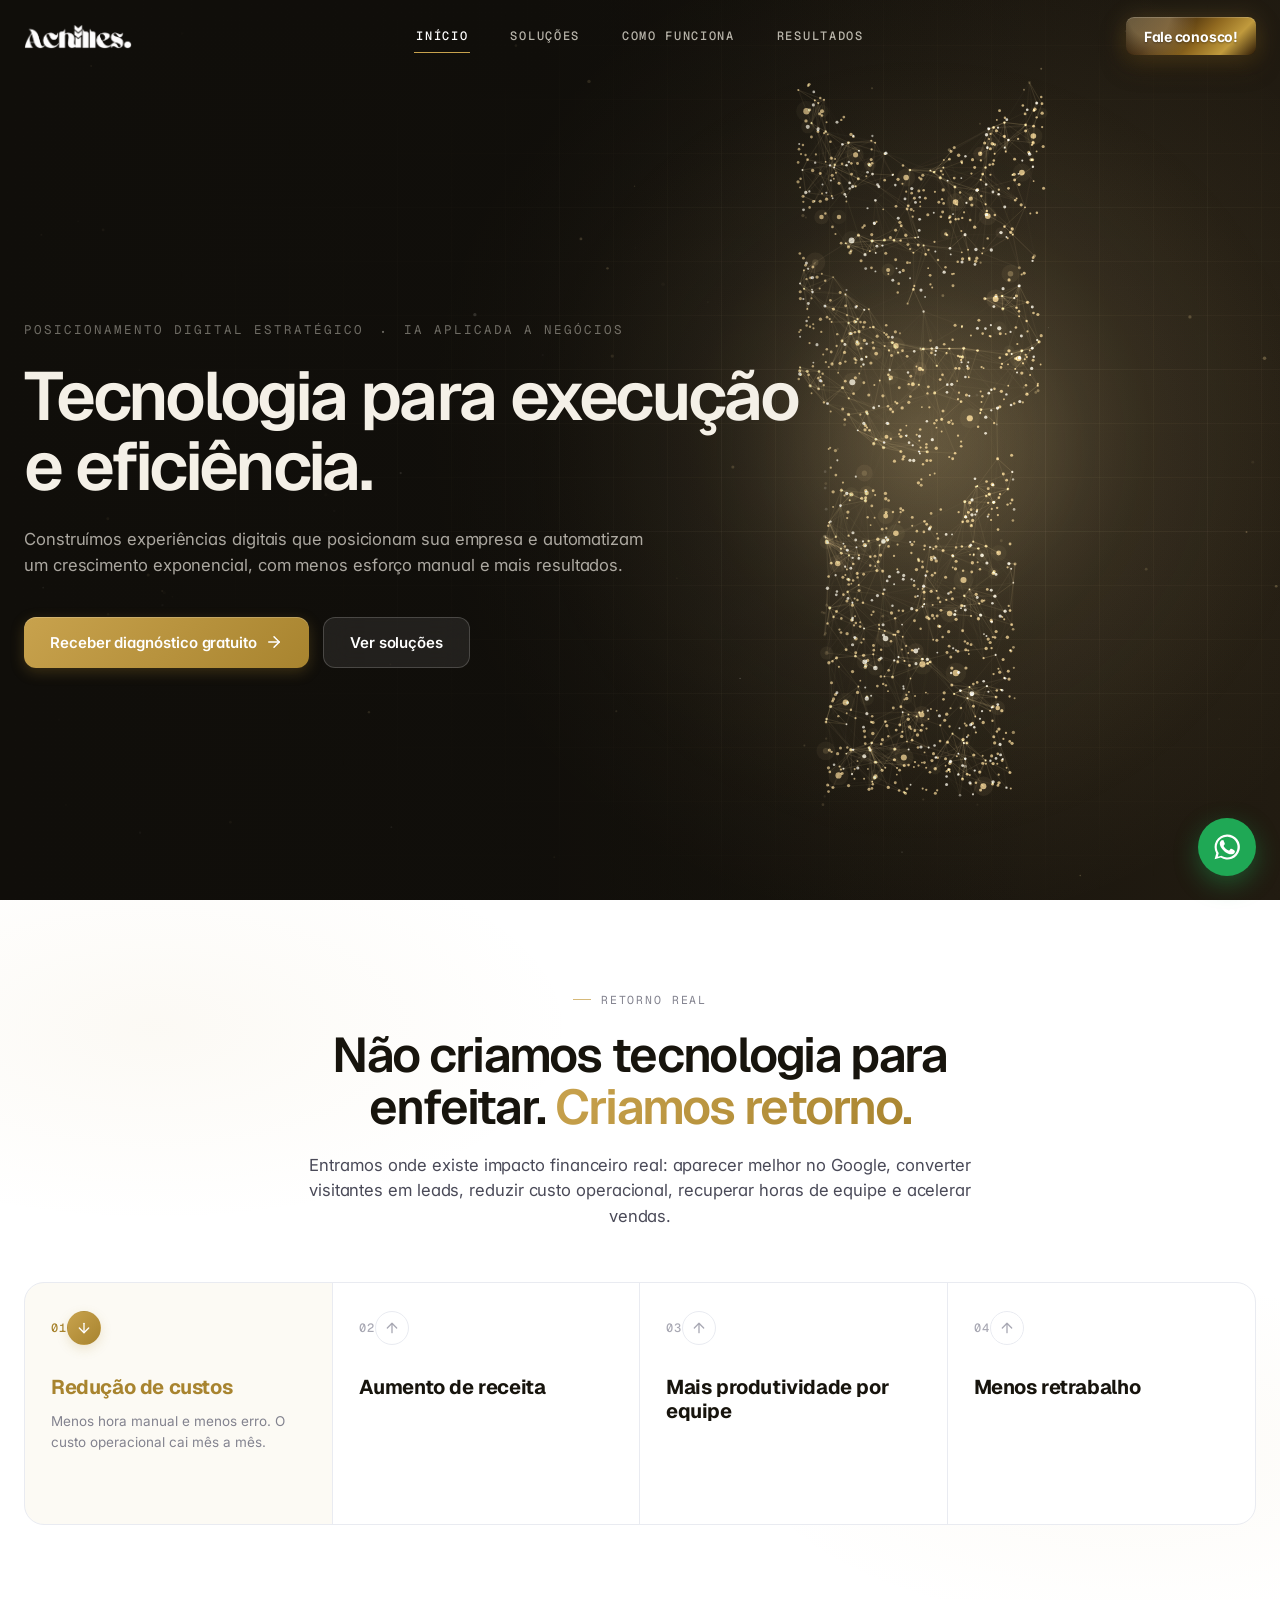
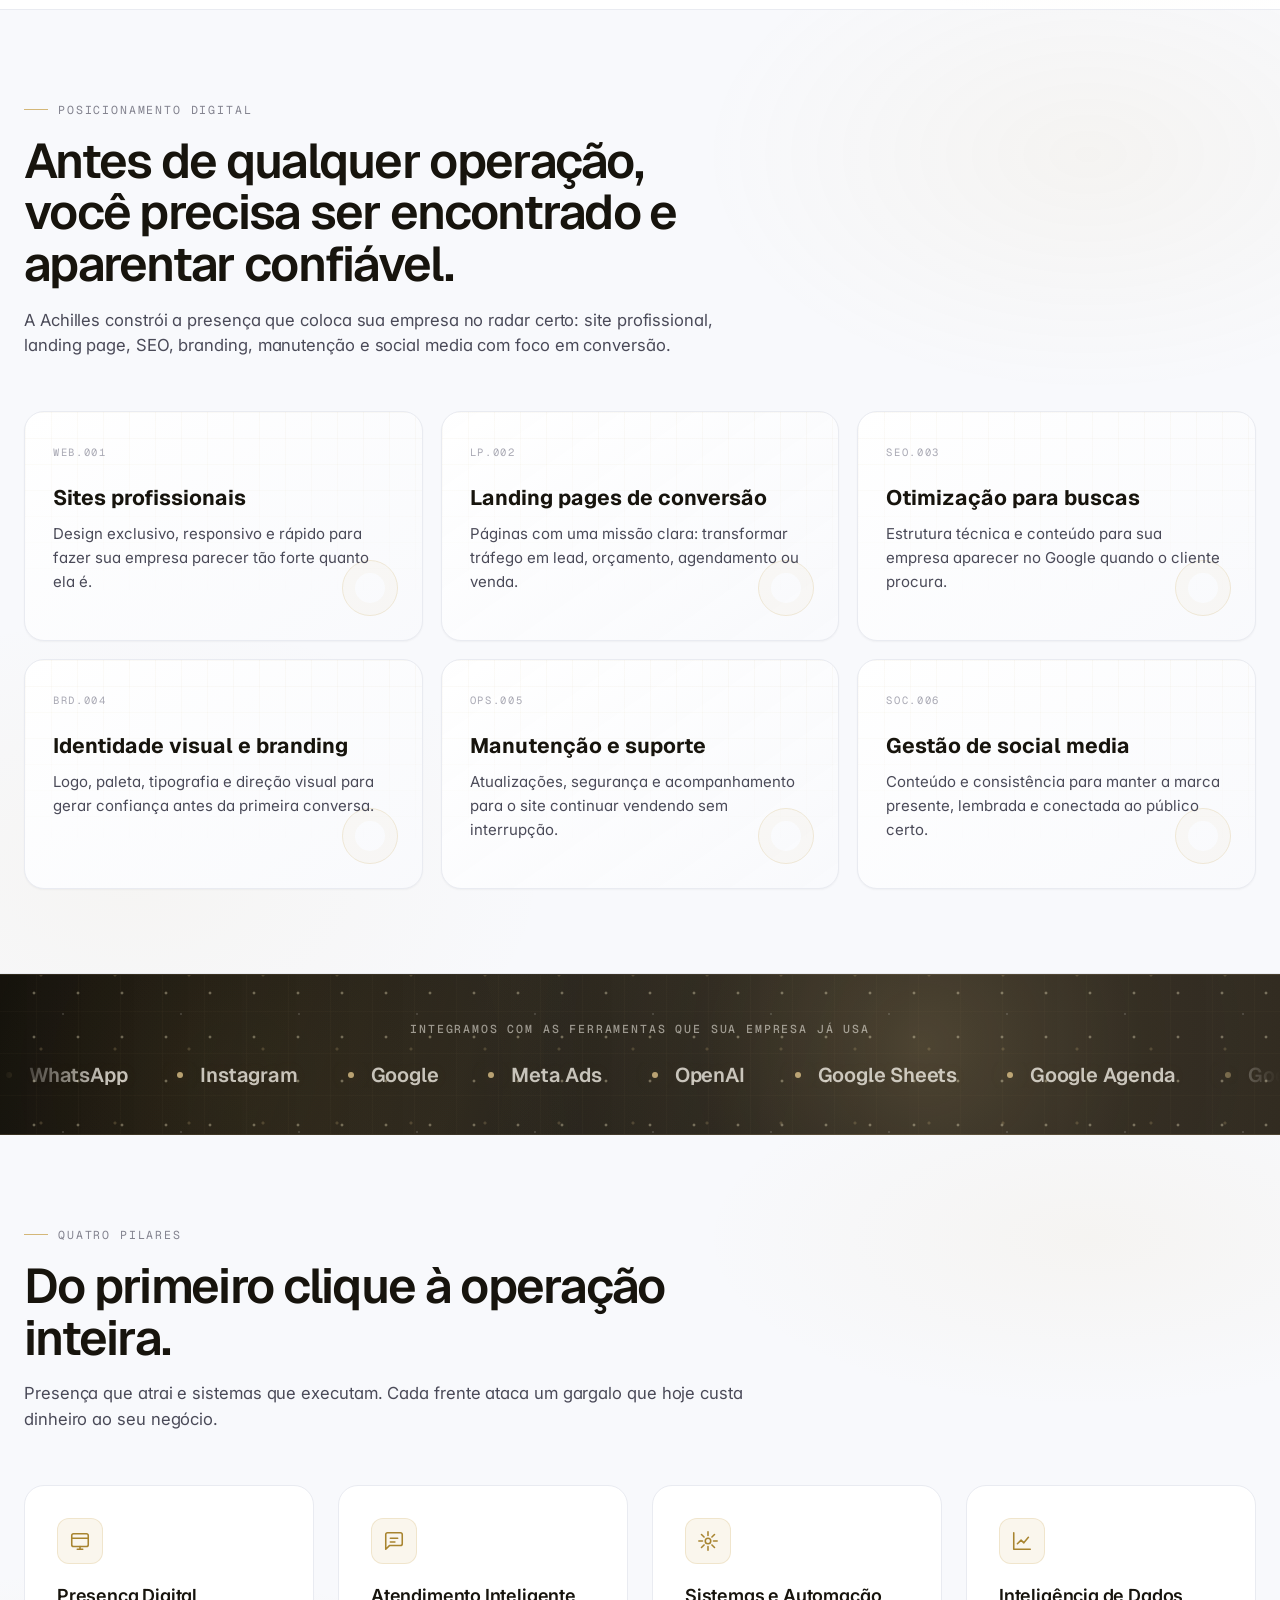
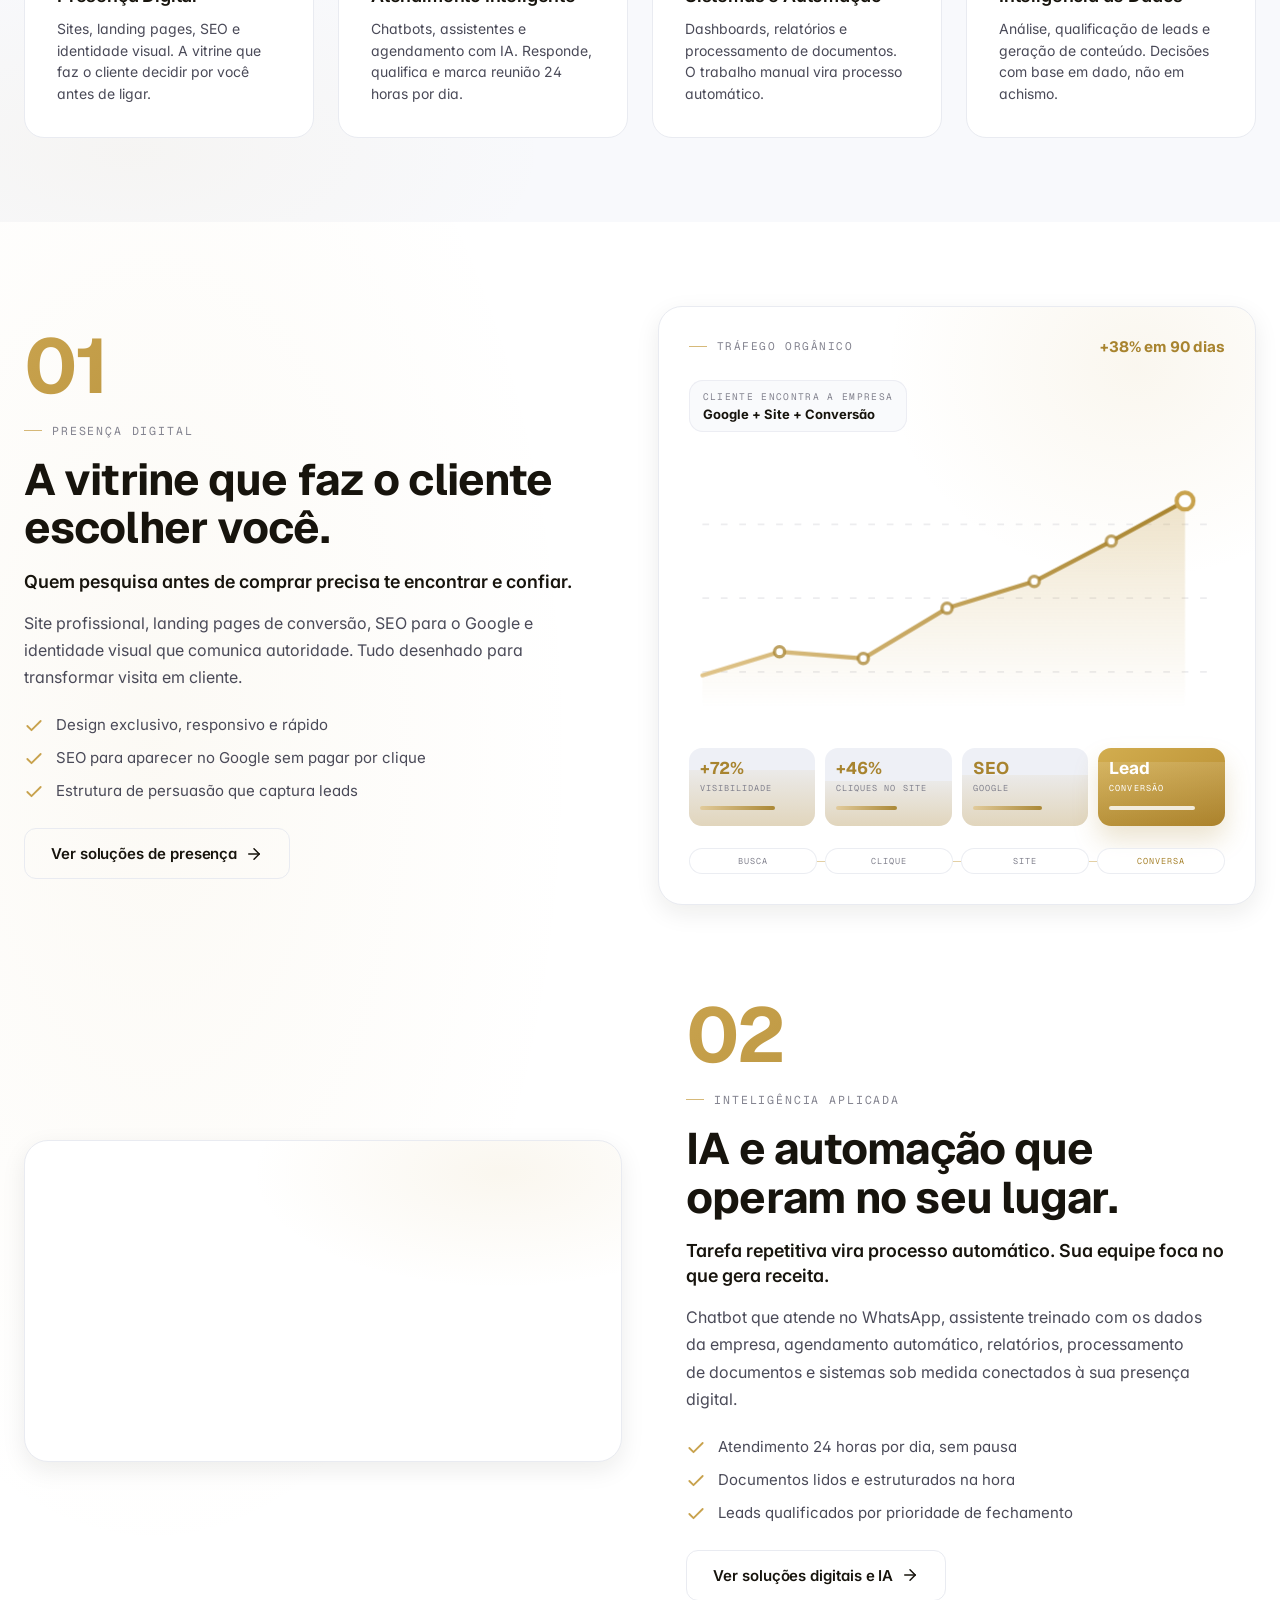
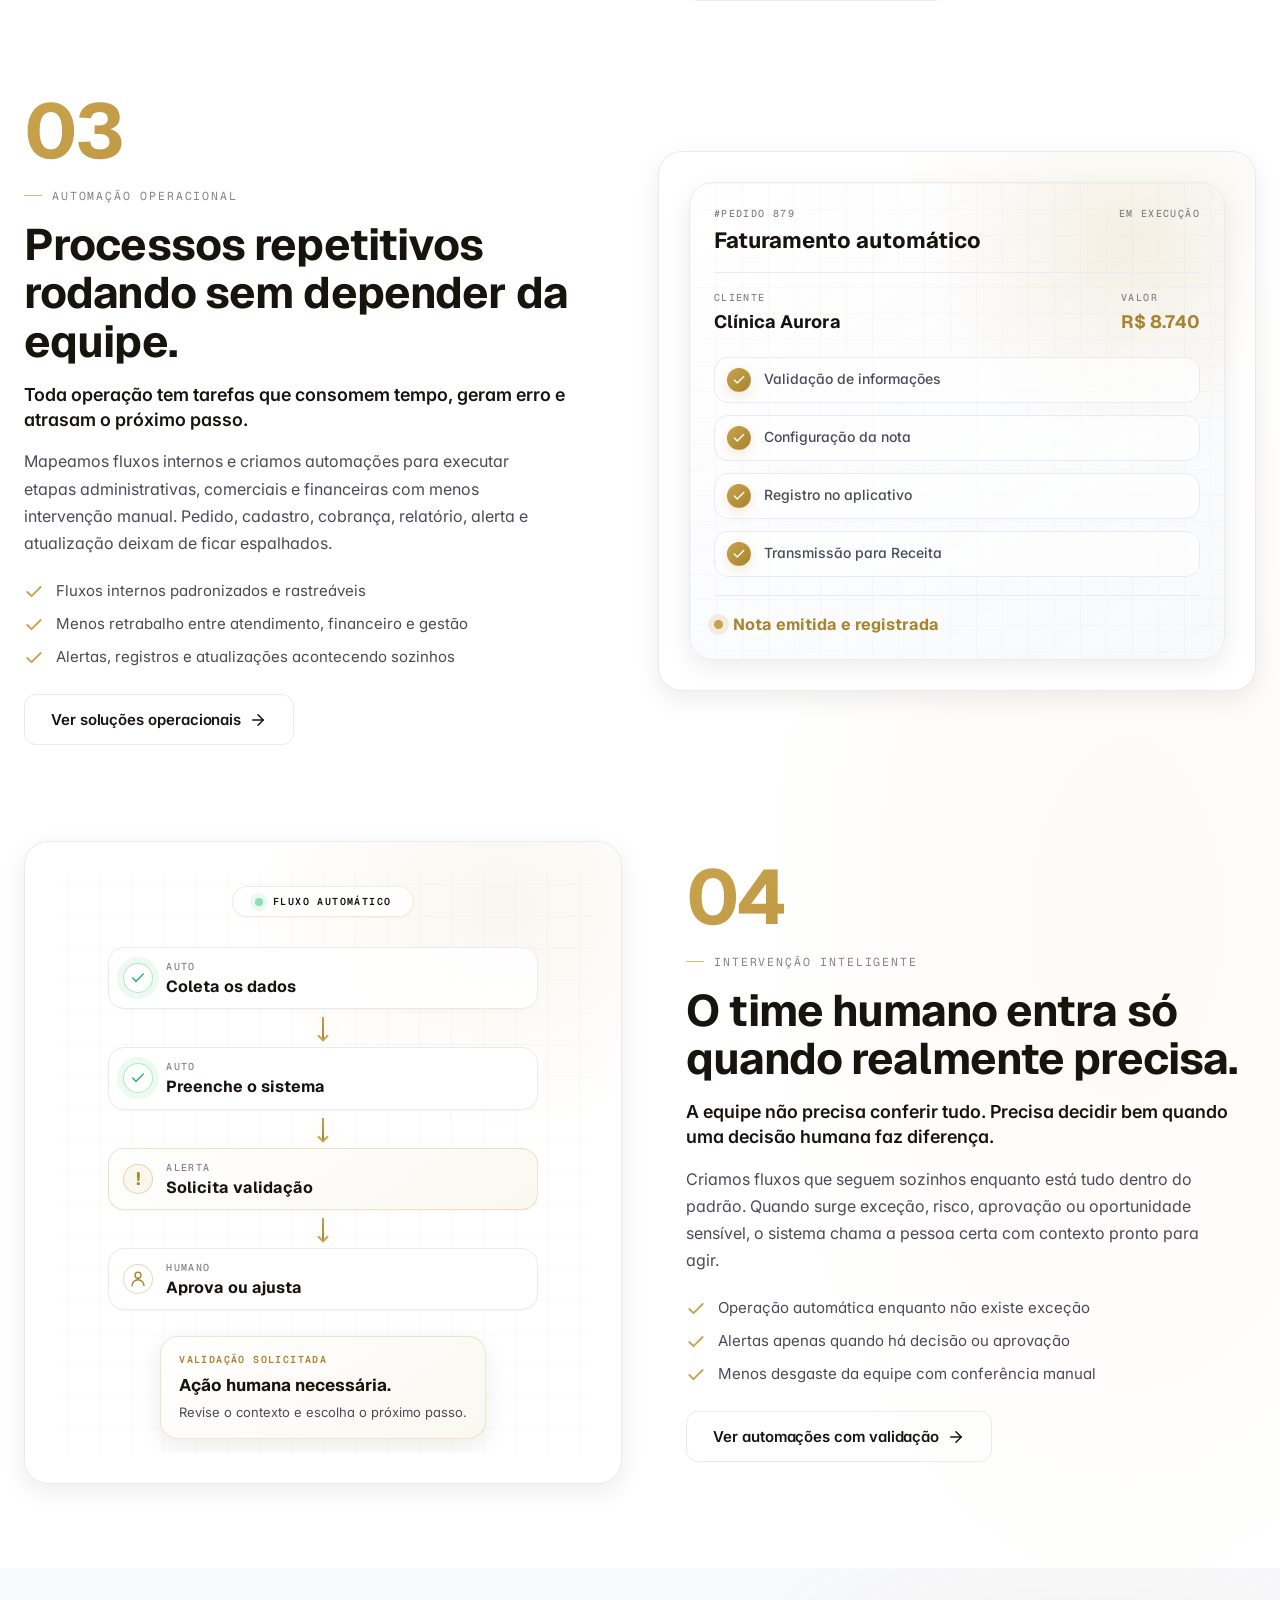
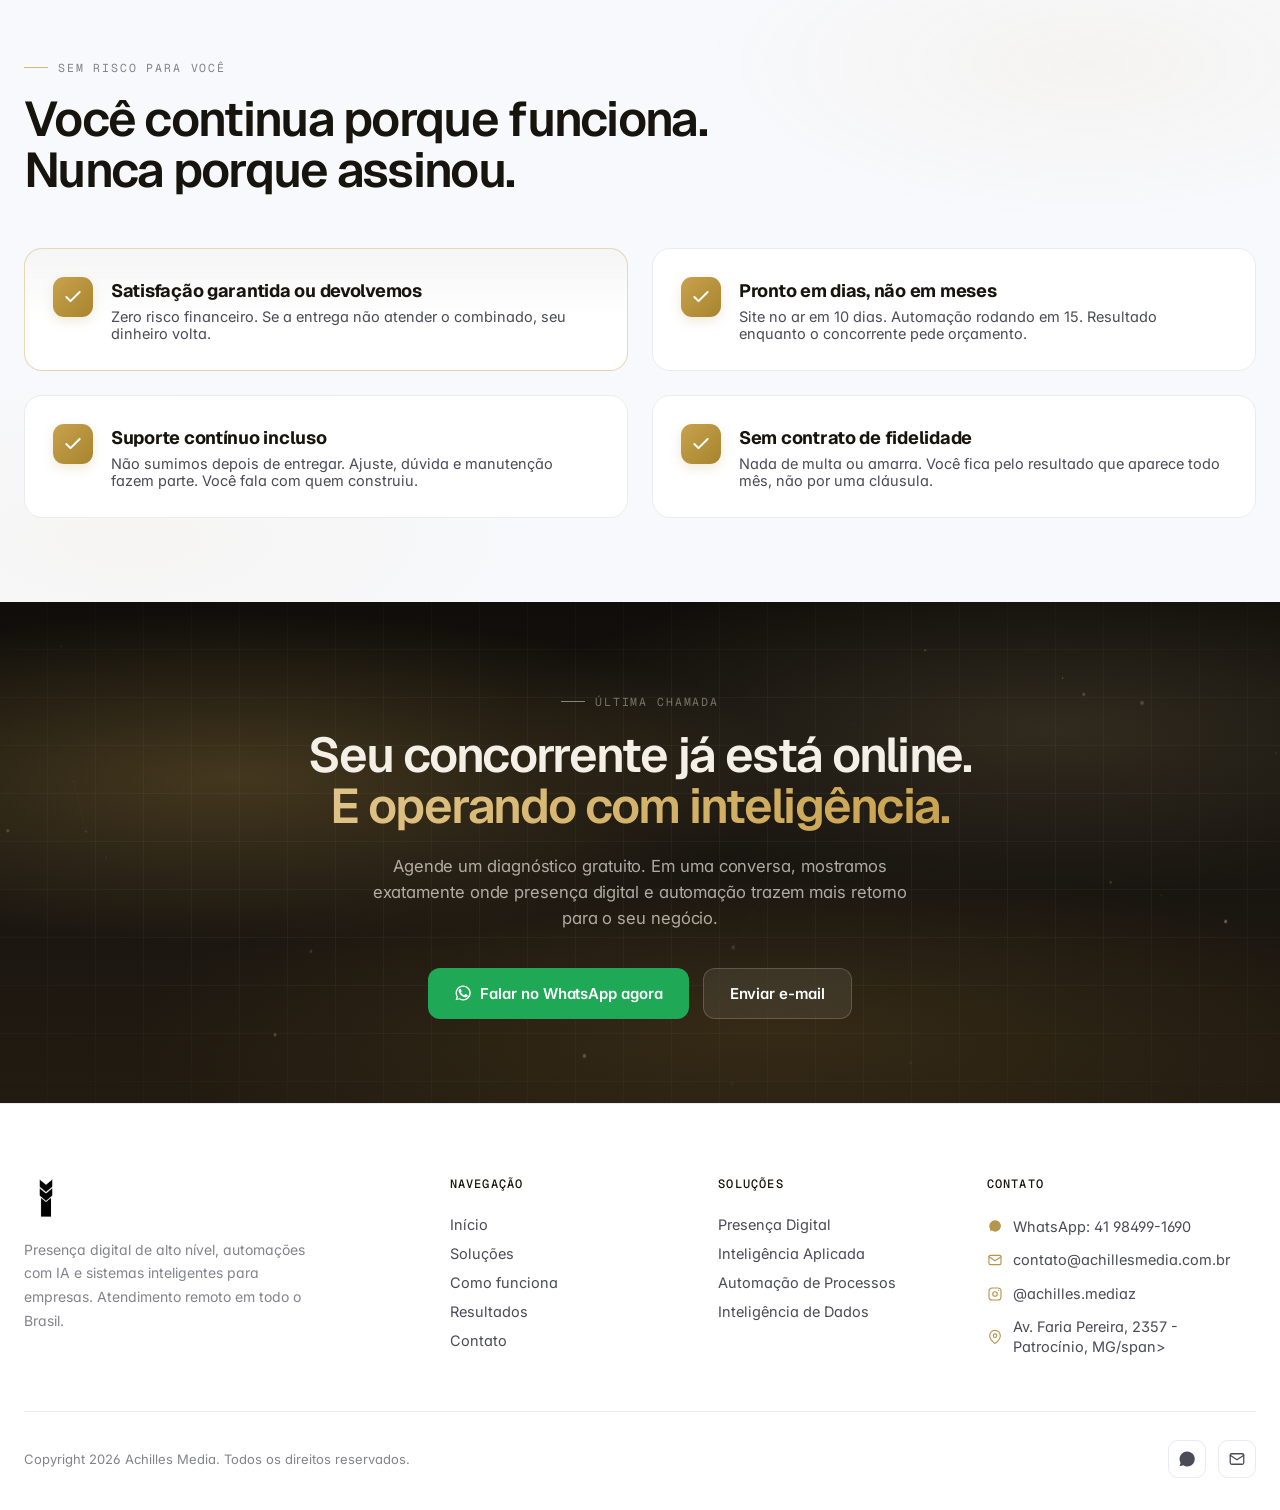
==== commit 7fadd37e: "Integrate Google Tag Manager and JSON-LD schema Added Google Tag Manager and structured data for SEO" ====
--- a/index.html
+++ b/index.html
@@ -7,6 +7,38 @@
   <title>Achilles Media | Posicionamento digital e IA para empresas</title>
   <meta name="description" content="Sites profissionais, landing pages, SEO, branding e automações com IA para empresas que querem aparecer melhor, converter mais e operar com menos esforço manual." />
   <link rel="canonical" href="https://achillesmedia.com.br/" />
+
+  <!-- Google tag (gtag.js) -->
+  <script async src="https://www.googletagmanager.com/gtag/js?id=G-2TMTVSLVKS"></script>
+  <script>
+      window.dataLayer = window.dataLayer || [];
+      function gtag(){dataLayer.push(arguments);}
+      gtag('js', new Date());
+      gtag('config', 'G-2TMTVSLVKS');
+  </script>
+
+  <script type="application/ld+json">
+    {
+      "@context": "https://schema.org",
+      "@type": "LocalBusiness",
+      "name": "Achilles Media",
+      "image": "https://achillesmedia.com.br/assets/logo-nome-trim.png",
+      "url": "https://achillesmedia.com.br/",
+      "telephone": "+5541984991690",
+      "address": {
+        "@type": "PostalAddress",
+        "streetAddress": "Av. Faria Pereira, 2357 - Centro",
+        "addressLocality": "Patrocínio",
+        "addressRegion": "MG",
+        "postalCode": "38740-010",
+        "addressCountry": "BR"
+      },
+      "sameAs": ["https://www.instagram.com/achilles.mediaz"],
+      "areaServed": "BR",
+      "description": "Agência de posicionamento digital e inteligência artificial: sites, landing pages, SEO, branding, chatbots com IA e automação de processos para empresas em todo o Brasil."
+    }
+  </script>
+  </script>
 
   <meta property="og:type" content="website" />
   <meta property="og:title" content="Achilles Media | Posicionamento digital e IA para empresas" />
@@ -572,7 +604,7 @@
           <a href="https://wa.me/5541984991690" target="_blank" rel="noopener" aria-label="WhatsApp Achilles Media"><svg viewBox="0 0 24 24" fill="currentColor"><path d="M17.5 14.4c-.3-.2-1.7-.9-2-1-.3-.1-.5-.1-.7.1-.2.3-.7 1-.9 1.1-.2.2-.3.2-.6.1-.3-.2-1.2-.5-2.3-1.4-.9-.8-1.4-1.7-1.6-2-.2-.3 0-.5.1-.6l.4-.5c.1-.2.2-.3.3-.5.1-.2 0-.4 0-.5 0-.1-.7-1.6-.9-2.2-.2-.5-.4-.5-.7-.5h-.6c-.2 0-.5.1-.8.4-.3.3-1 1-1 2.5s1.1 2.9 1.2 3.1c.2.2 2.1 3.3 5.2 4.6.7.3 1.3.5 1.7.6.7.2 1.4.2 1.9.1.6-.1 1.7-.7 1.9-1.4.2-.7.2-1.2.2-1.4-.1-.1-.3-.2-.6-.3zM12 3.5a8.5 8.5 0 0 0-7.3 12.9l.2.3-.7 2.8 2.9-.8.3.2A8.5 8.5 0 1 0 12 3.5z"/></svg><span>WhatsApp: 41 98499-1690</span></a>
           <a href="mailto:contato@achillesmedia.com.br" aria-label="E-mail Achilles Media"><svg viewBox="0 0 24 24" fill="none" stroke="currentColor" stroke-width="1.7" stroke-linecap="round" stroke-linejoin="round"><rect x="3" y="5" width="18" height="14" rx="2"/><polyline points="3 7 12 13 21 7"/></svg><span>contato@achillesmedia.com.br</span></a>
           <a href="https://www.instagram.com/achilles.mediaz" target="_blank" rel="noopener" aria-label="Instagram Achilles Media"><svg viewBox="0 0 24 24" fill="none" stroke="currentColor" stroke-width="1.7" stroke-linecap="round" stroke-linejoin="round"><rect x="3" y="3" width="18" height="18" rx="5"/><circle cx="12" cy="12" r="3.4"/><circle cx="17.4" cy="6.6" r=".8" fill="currentColor" stroke="none"/></svg><span>@achilles.mediaz</span></a>
-          <a href="contato.html" aria-label="Localização Achilles Media"><svg viewBox="0 0 24 24" fill="none" stroke="currentColor" stroke-width="1.7" stroke-linecap="round" stroke-linejoin="round"><path d="M20 10c0 5-8 12-8 12S4 15 4 10a8 8 0 1 1 16 0z"/><circle cx="12" cy="10" r="2.6"/></svg><span>Patrocínio, MG</span></a>
+          <a href="contato.html" aria-label="Localização Achilles Media"><svg viewBox="0 0 24 24" fill="none" stroke="currentColor" stroke-width="1.7" stroke-linecap="round" stroke-linejoin="round"><path d="M20 10c0 5-8 12-8 12S4 15 4 10a8 8 0 1 1 16 0z"/><circle cx="12" cy="10" r="2.6"/></svg><span>Av. Faria Pereira, 2357 - Patrocínio, MG/span></a>
         </div>
       </div>
       <div class="footer-bottom">
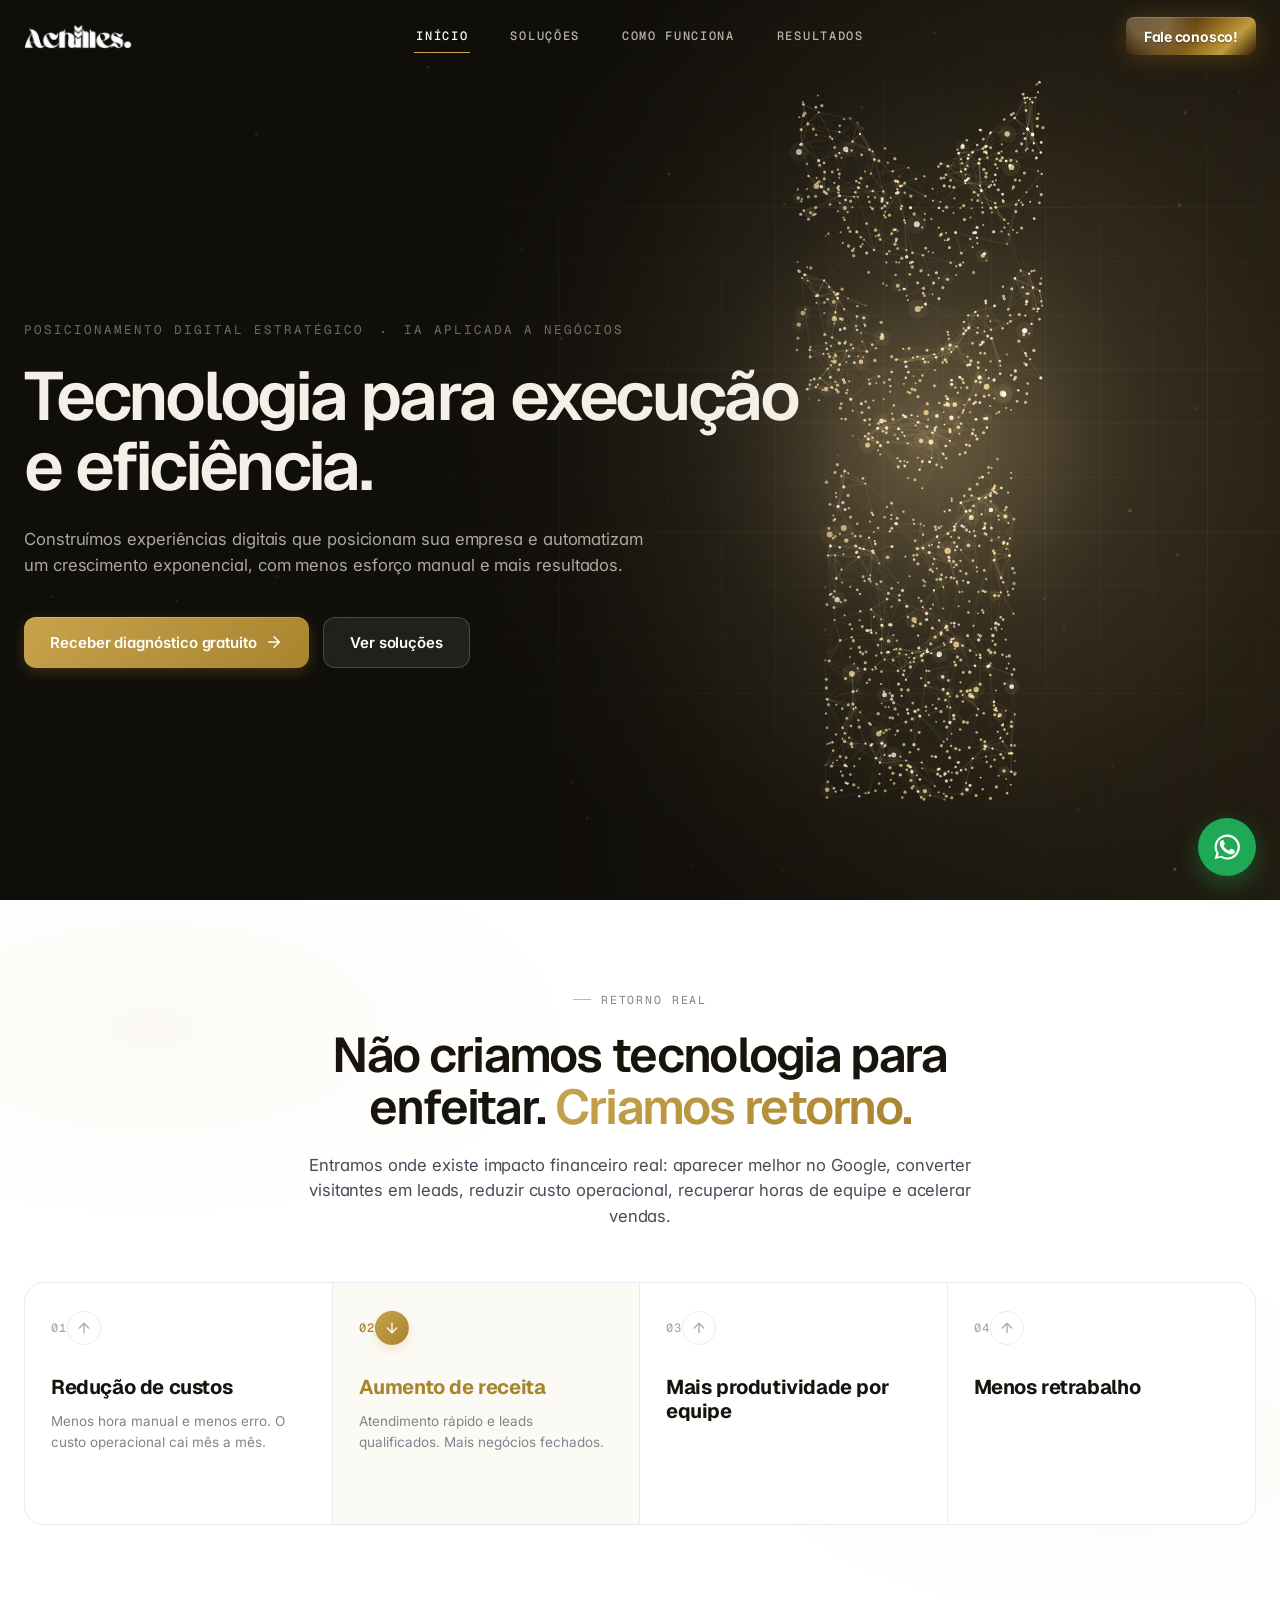
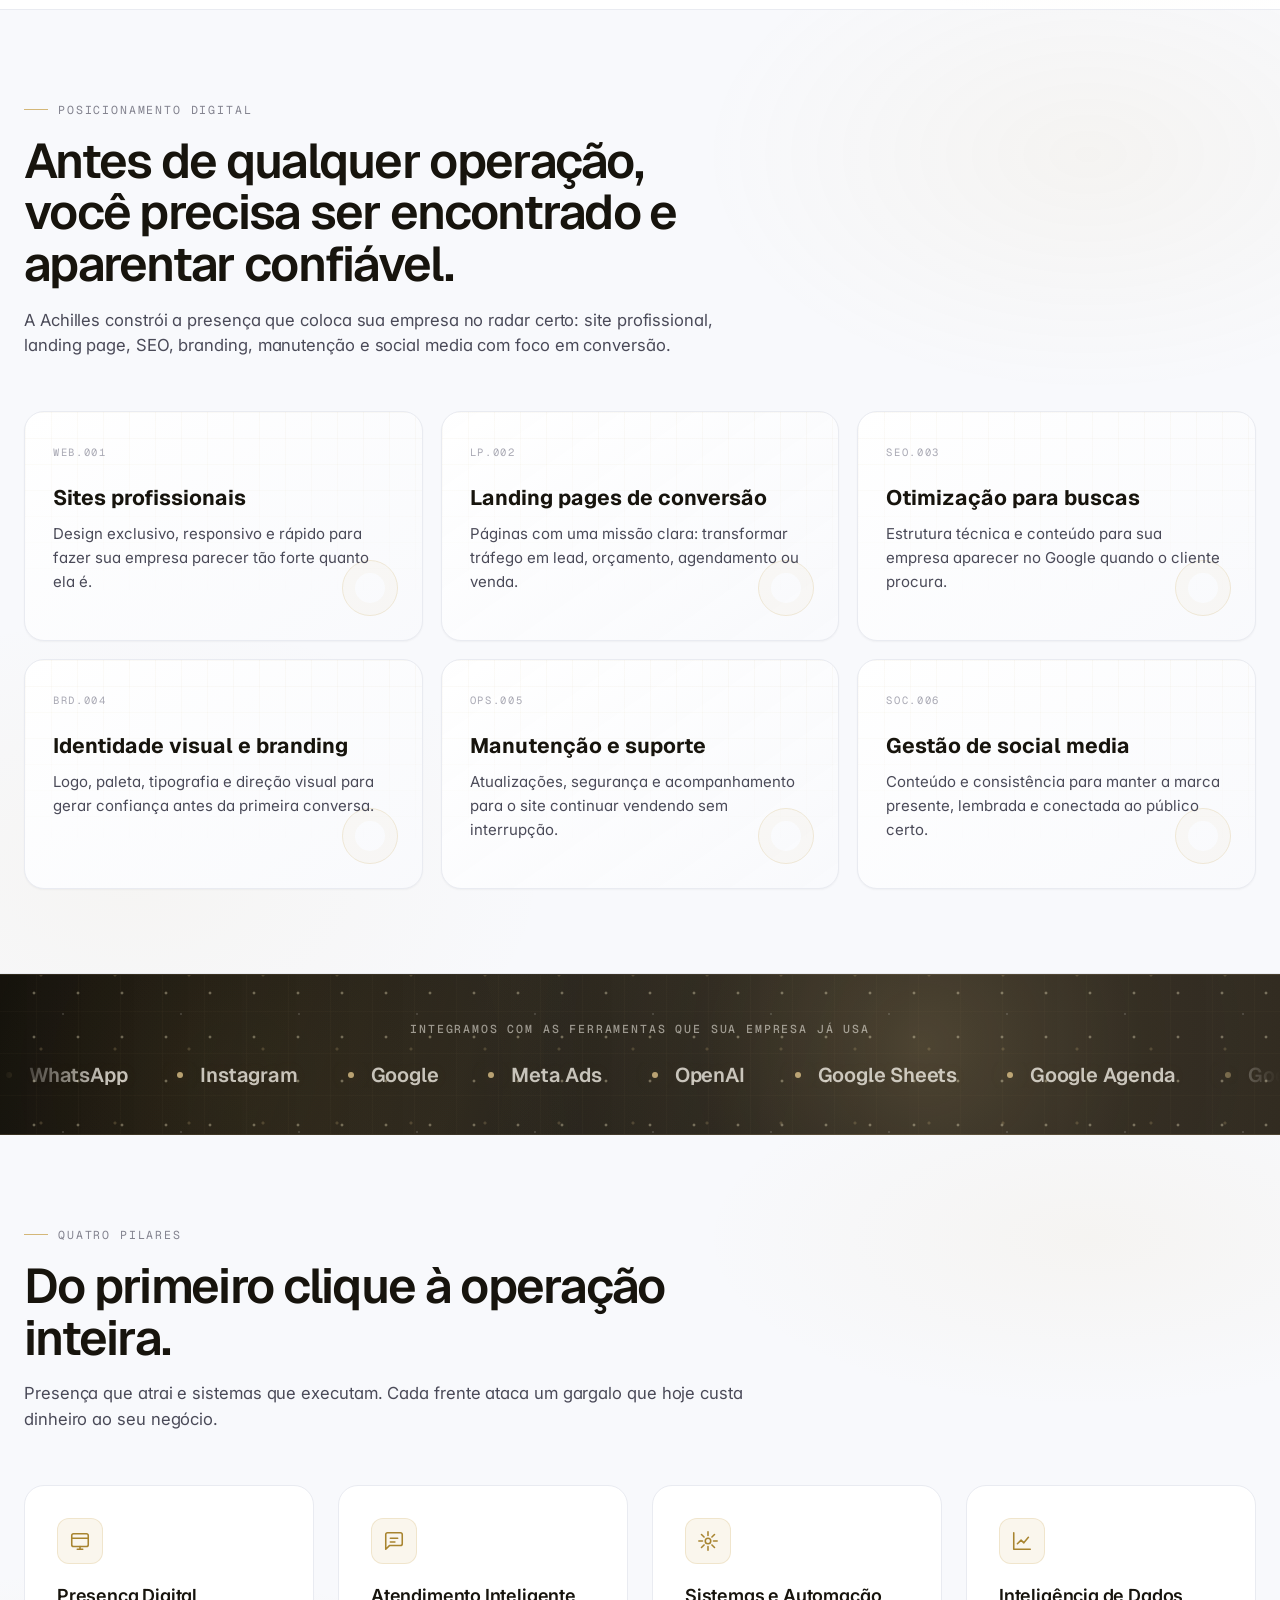
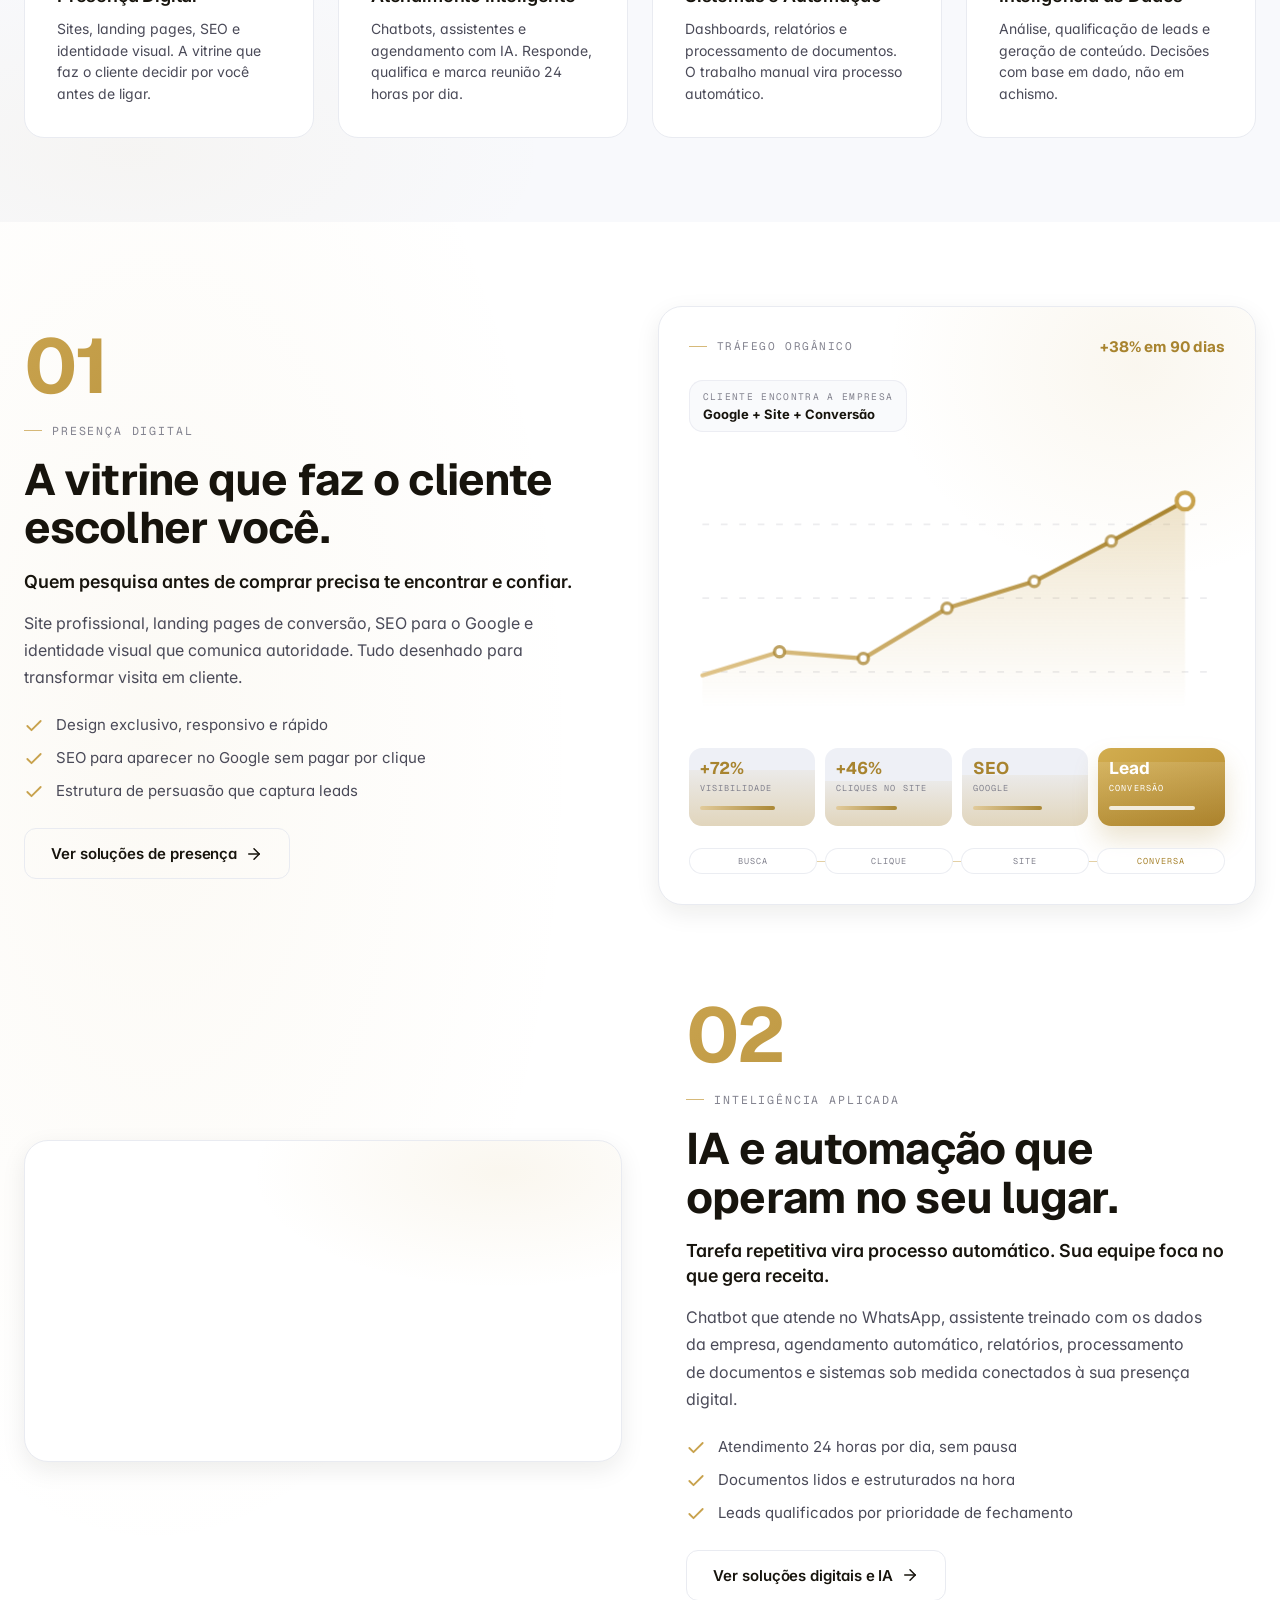
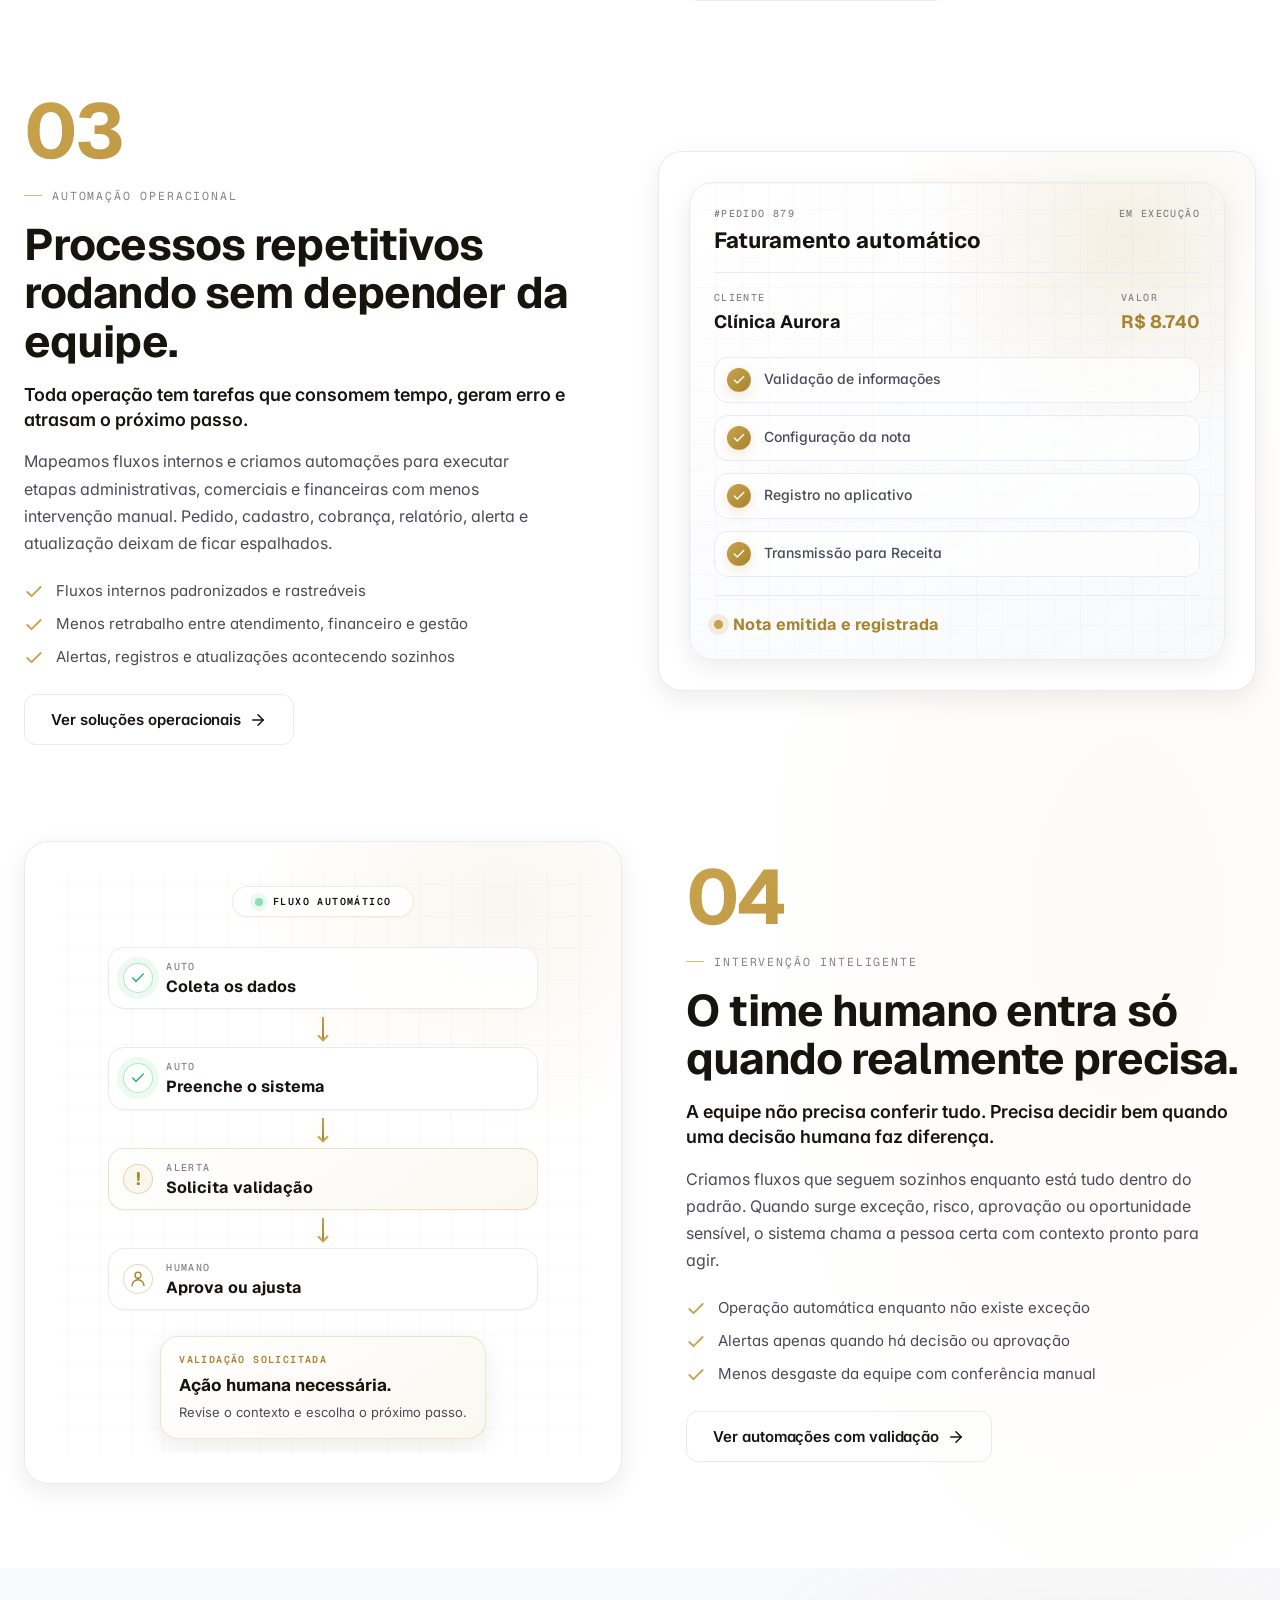
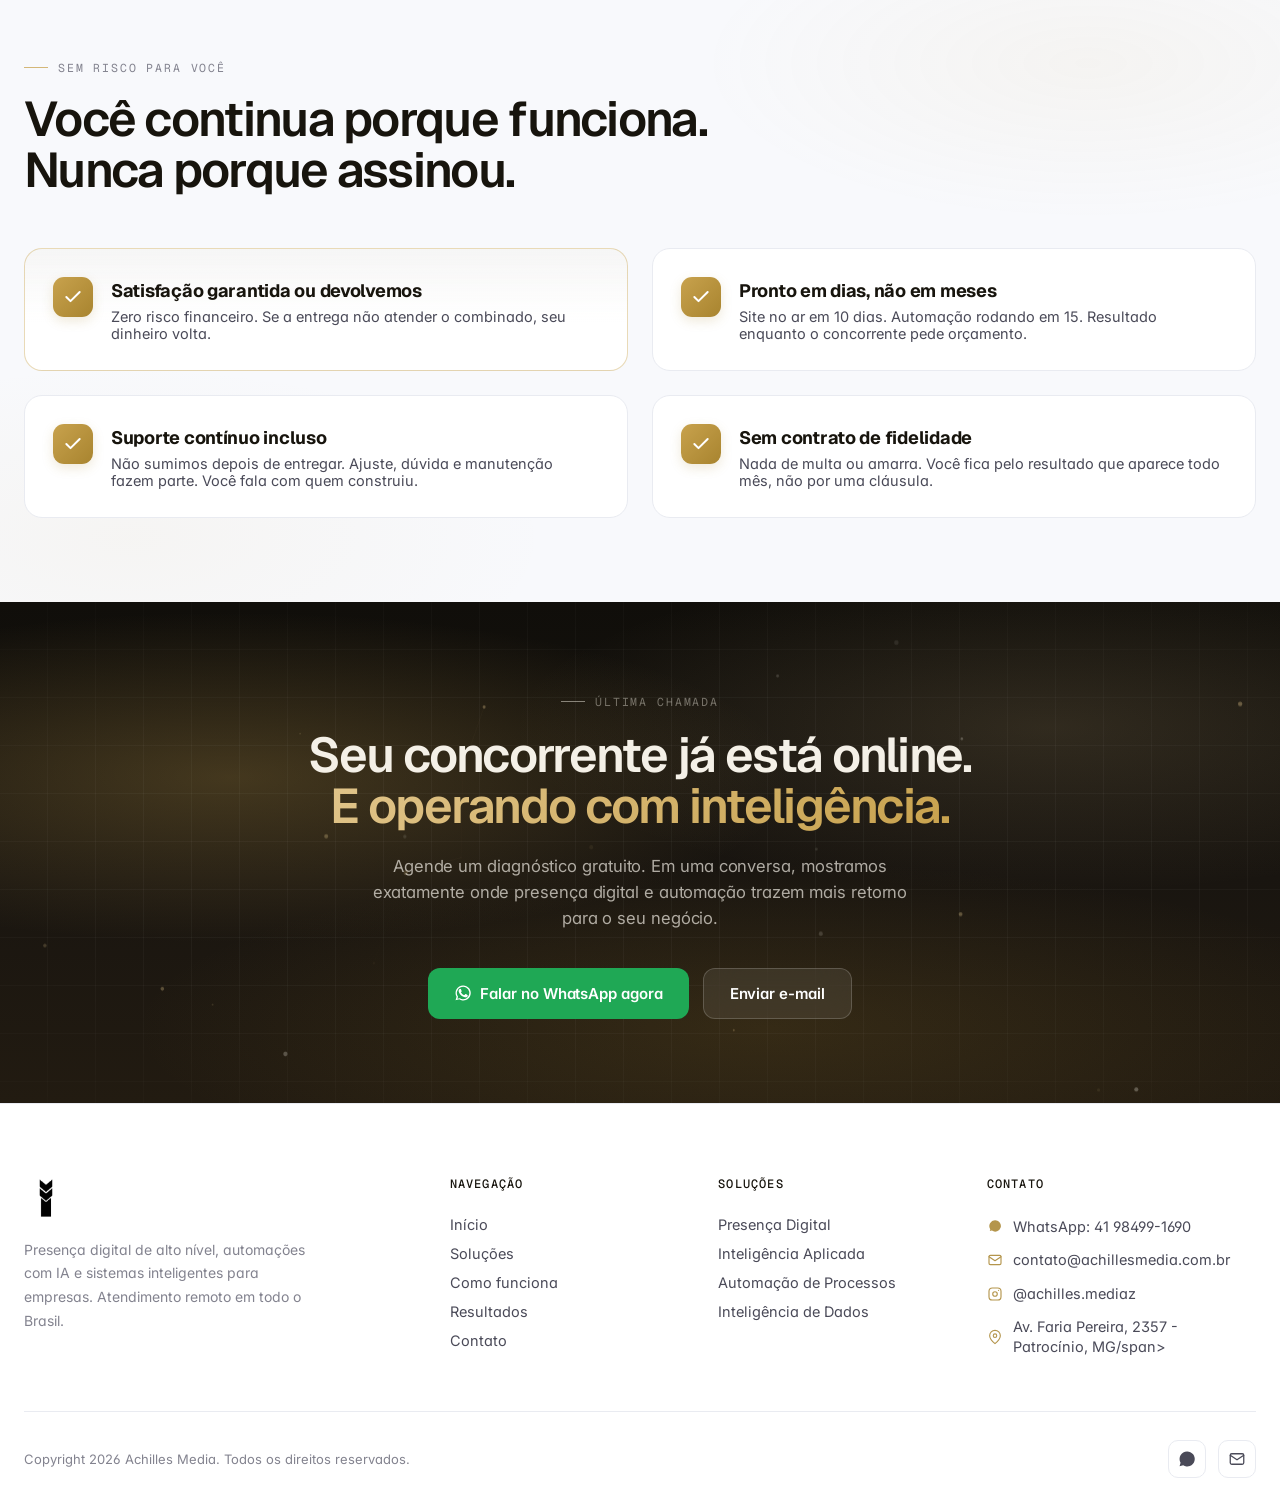
==== commit 8d80214f: "Fix extra closing script tag in index.html Removed an extra closing script tag." ====
--- a/index.html
+++ b/index.html
@@ -37,7 +37,6 @@
       "areaServed": "BR",
       "description": "Agência de posicionamento digital e inteligência artificial: sites, landing pages, SEO, branding, chatbots com IA e automação de processos para empresas em todo o Brasil."
     }
-  </script>
   </script>
 
   <meta property="og:type" content="website" />
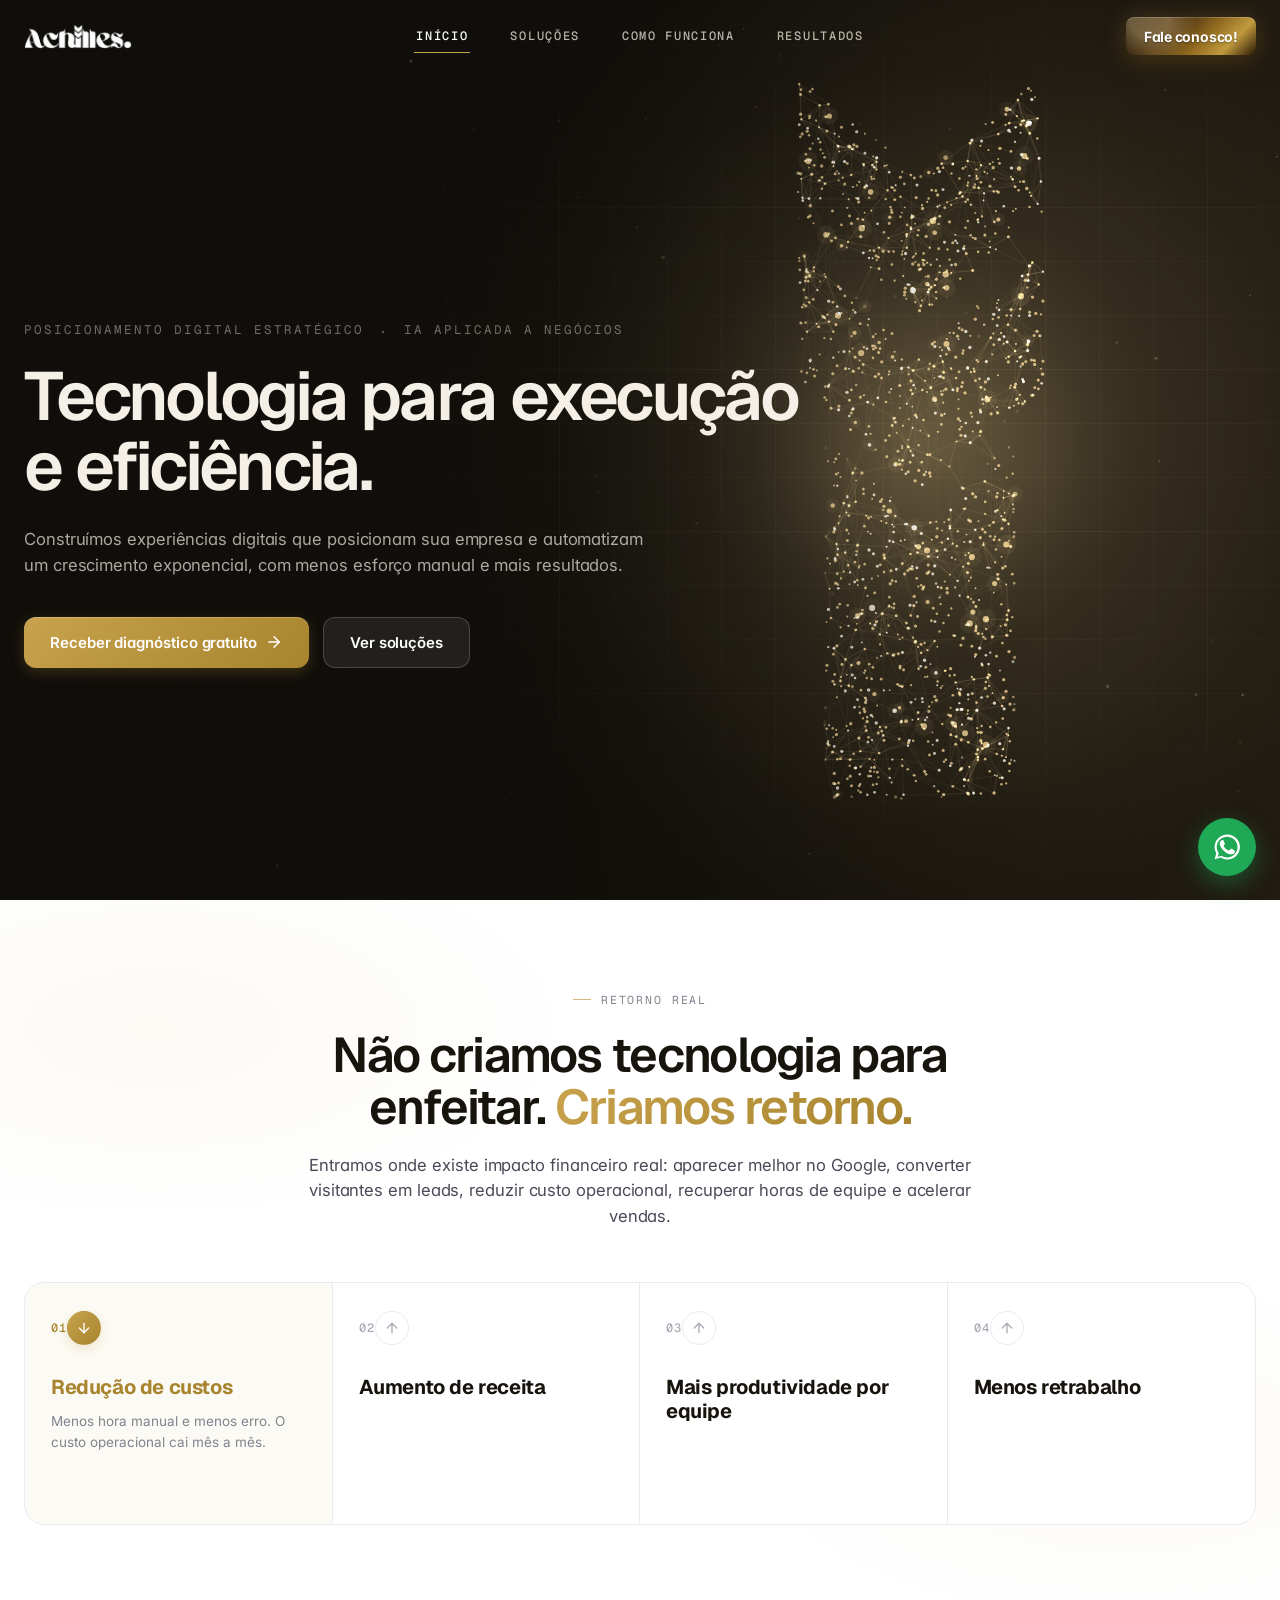
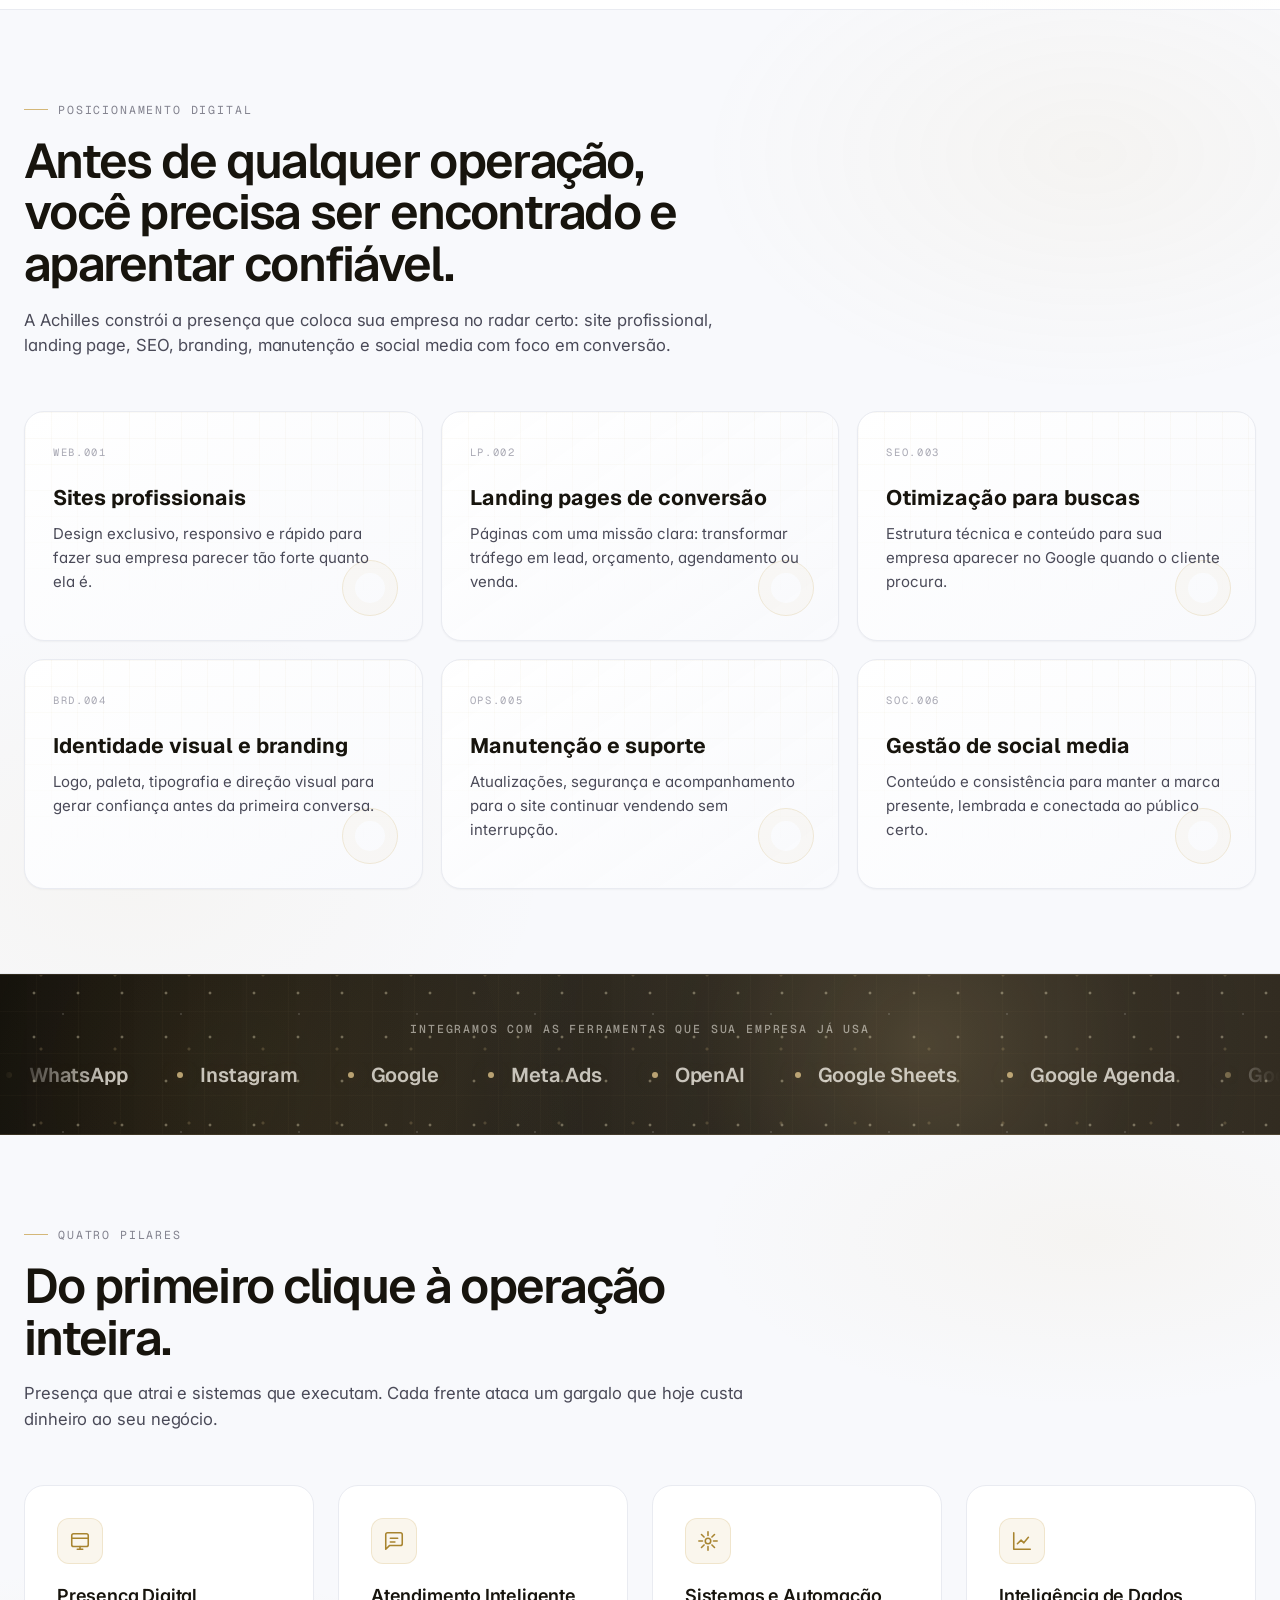
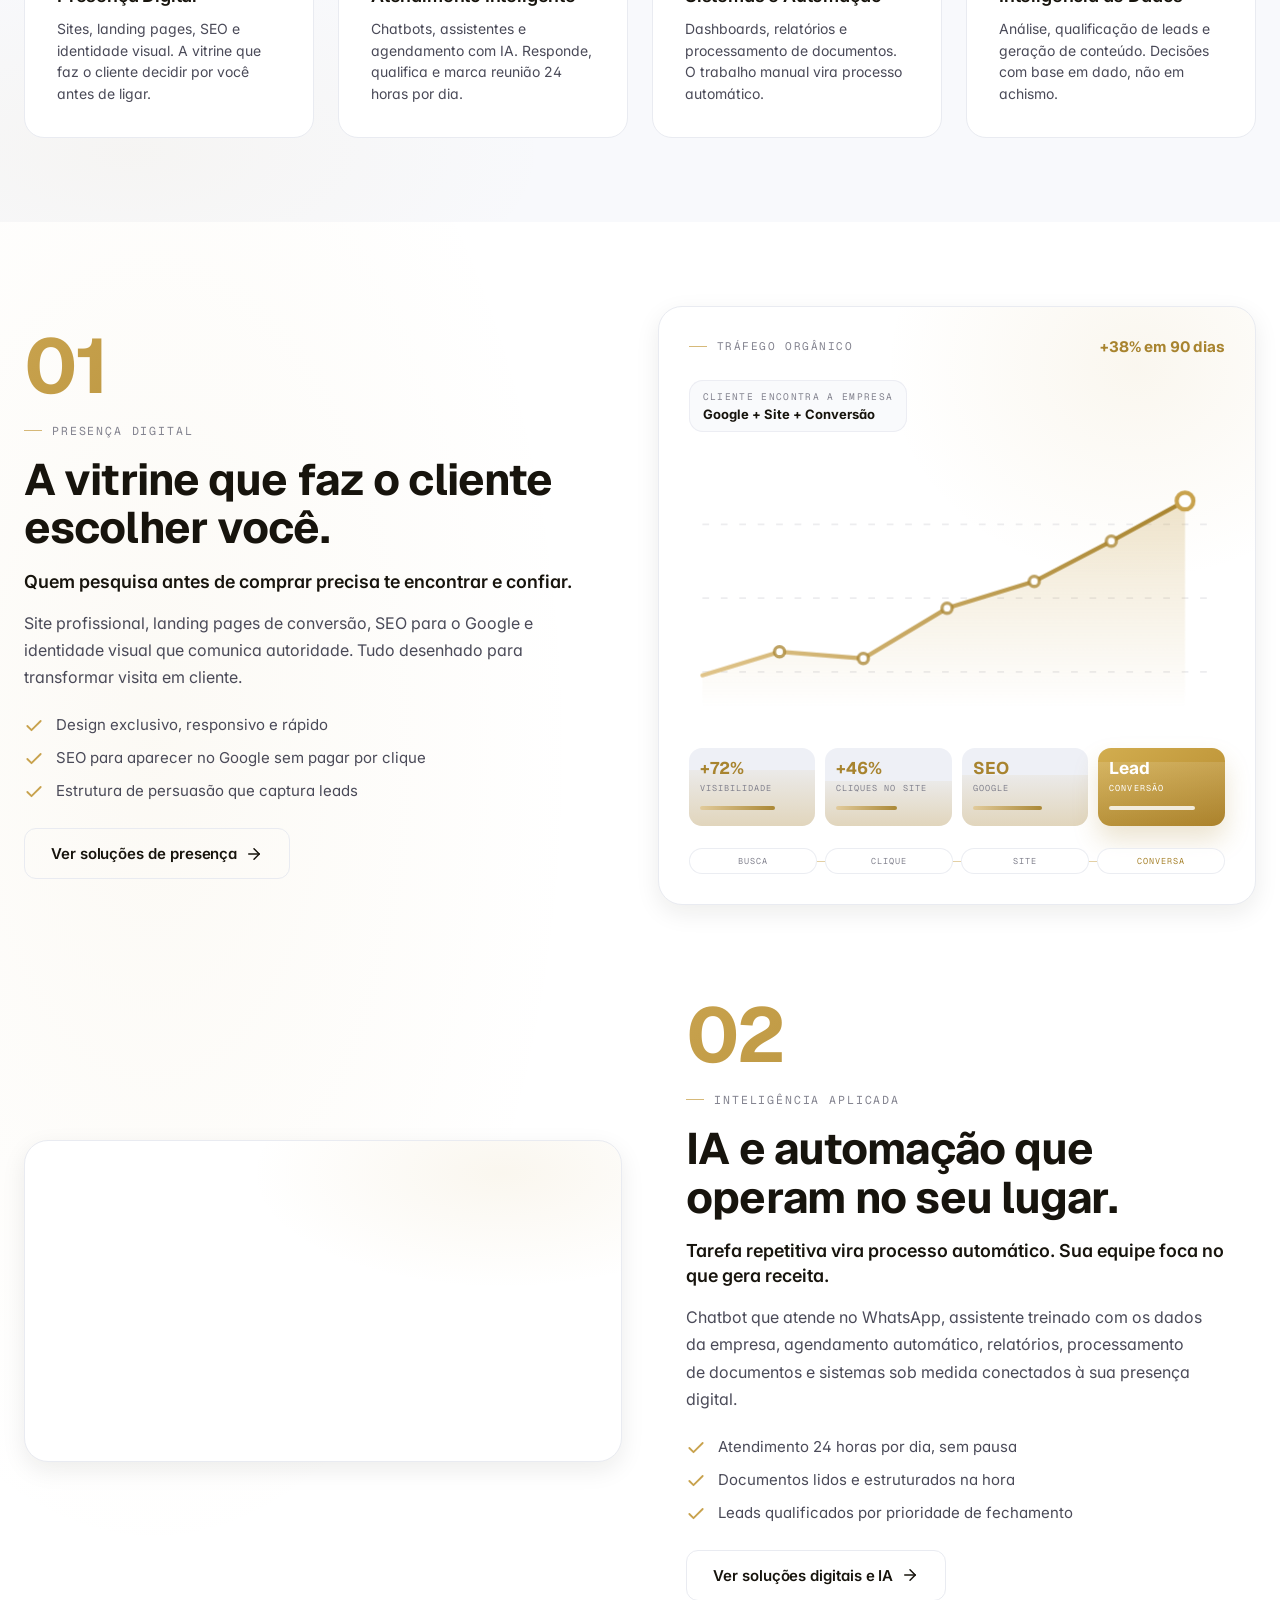
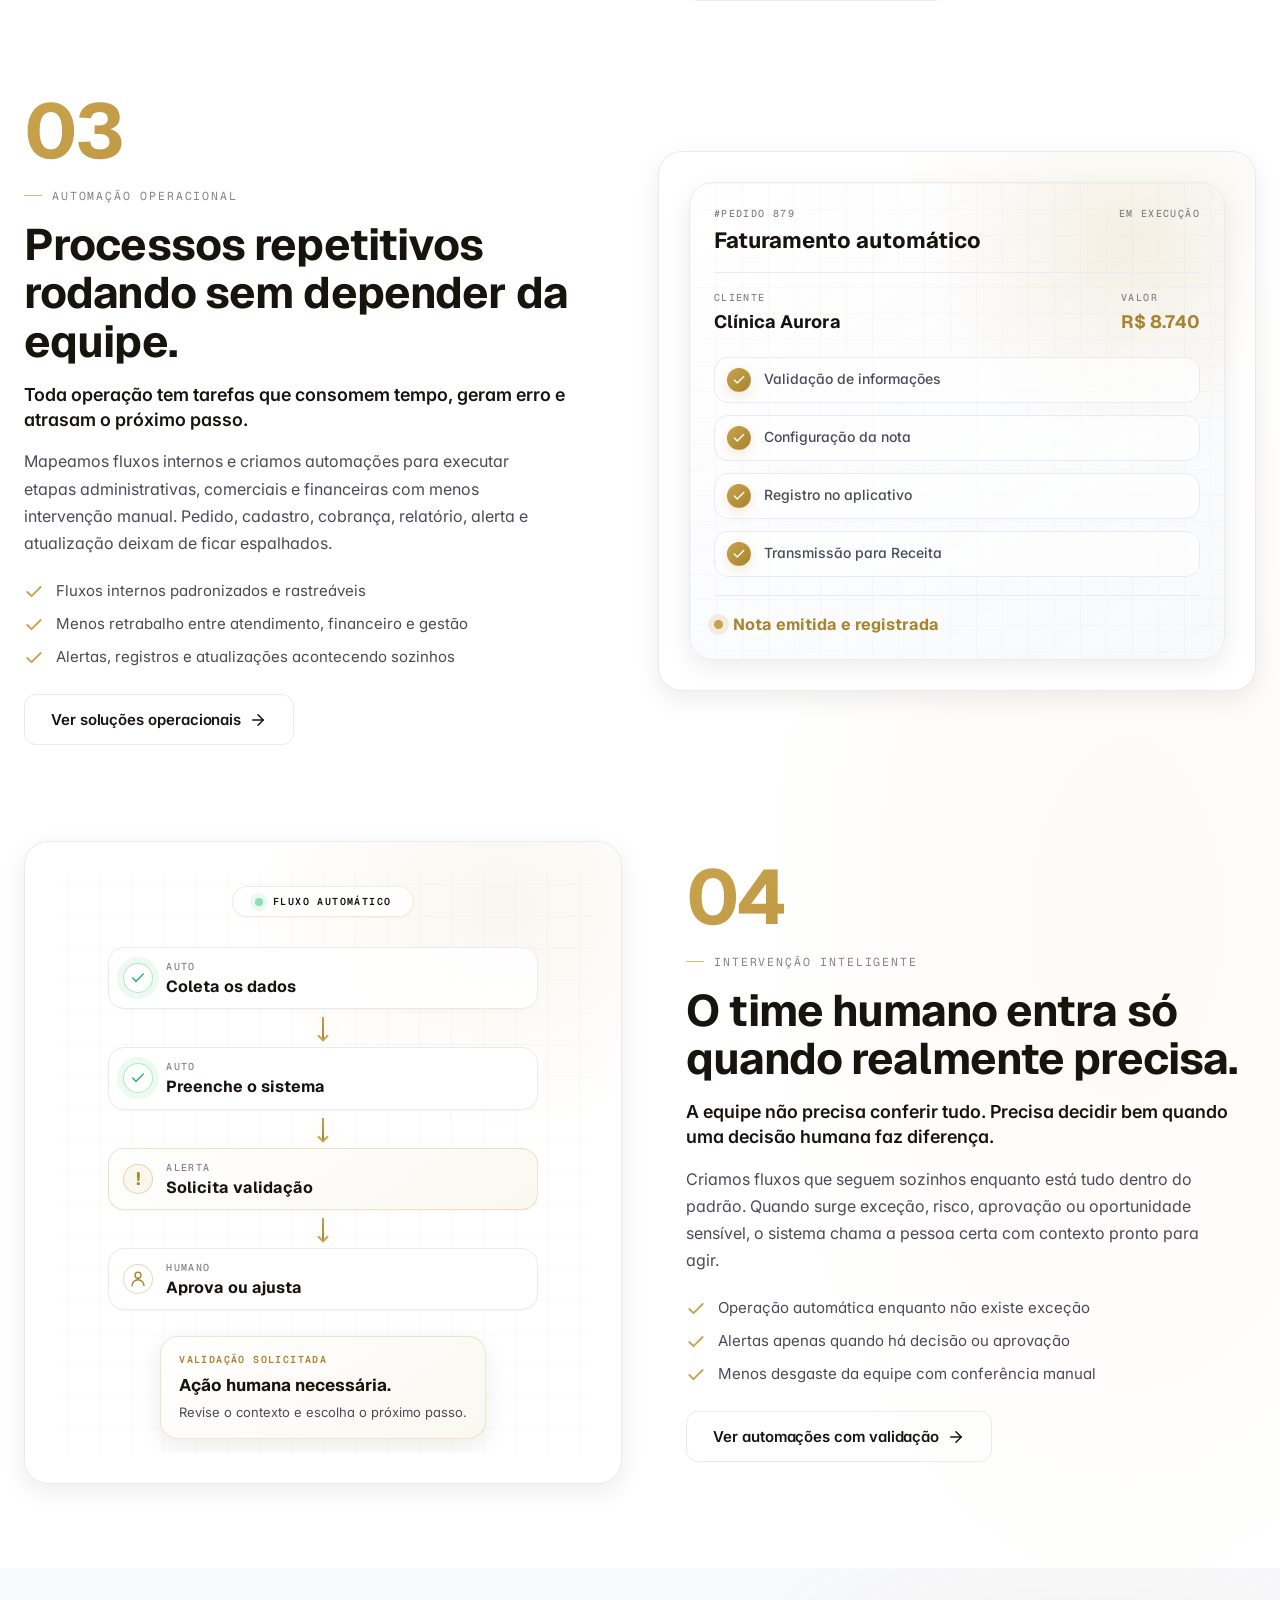
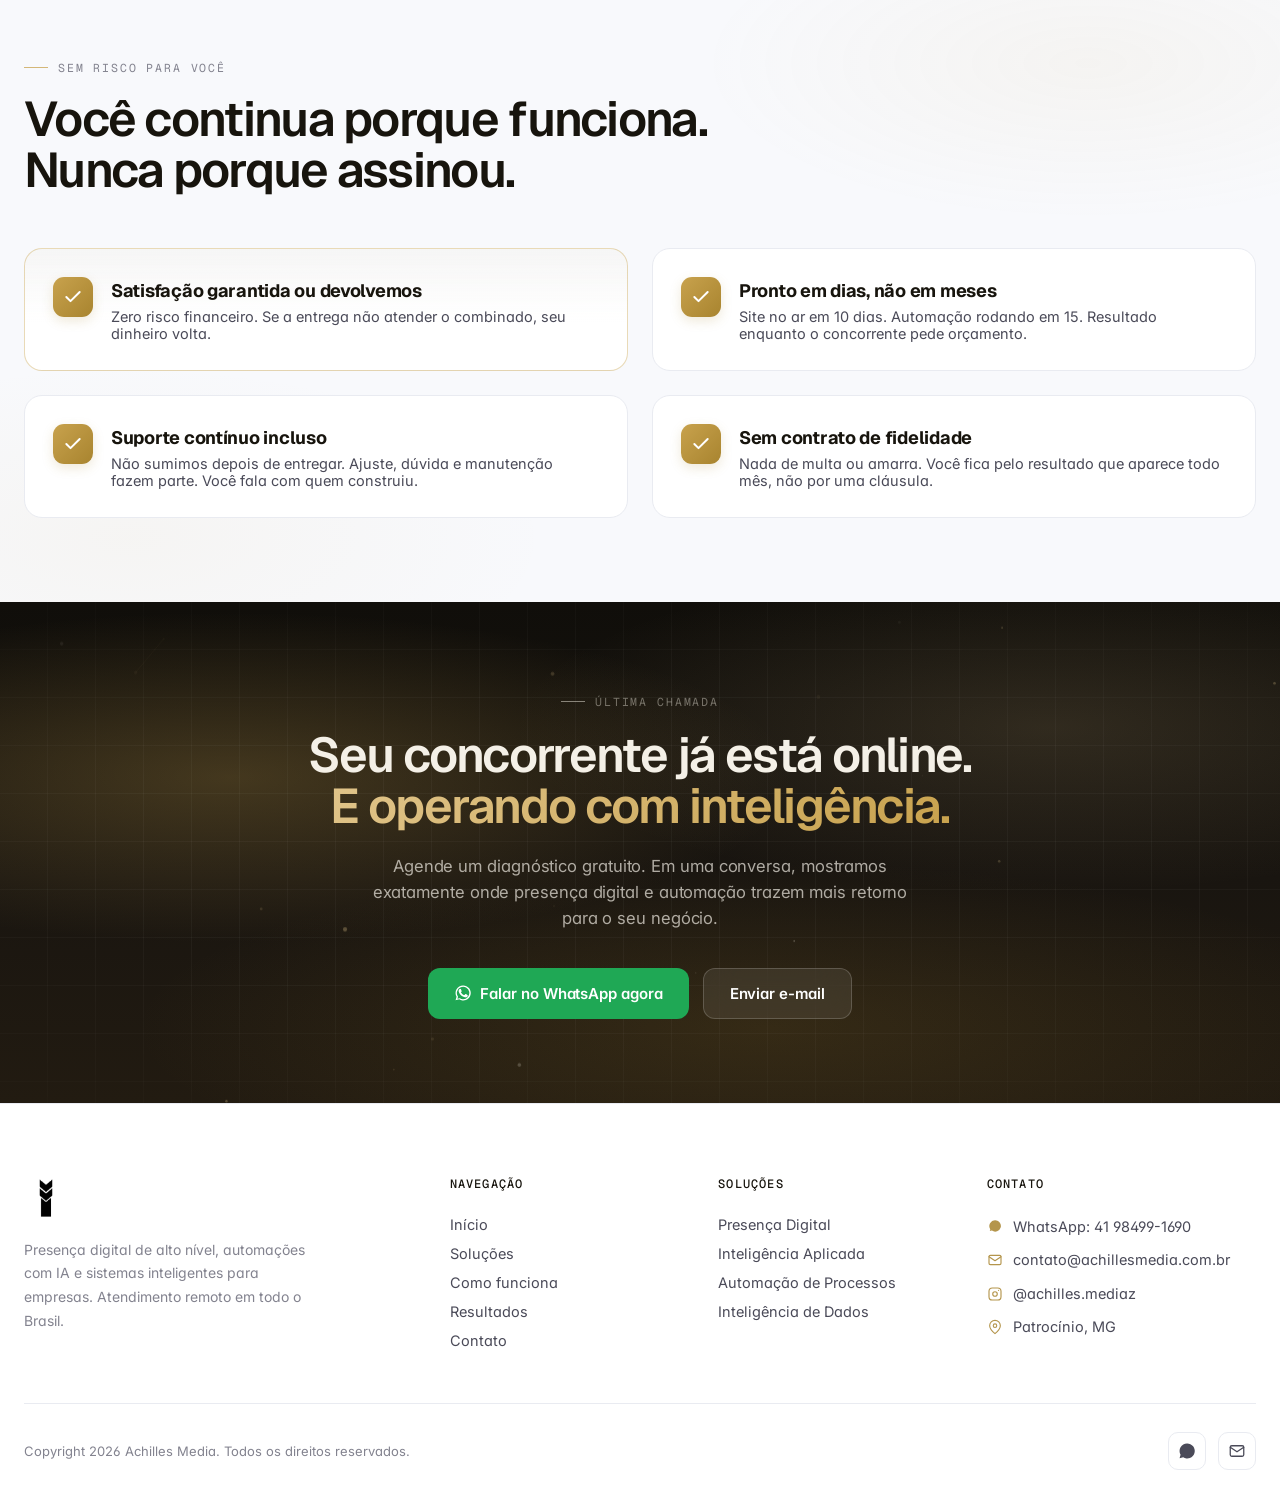
==== commit b74318a5: "Remove specific street address; keep only city/state for location" ====
--- a/index.html
+++ b/index.html
@@ -27,10 +27,8 @@
       "telephone": "+5541984991690",
       "address": {
         "@type": "PostalAddress",
-        "streetAddress": "Av. Faria Pereira, 2357 - Centro",
         "addressLocality": "Patrocínio",
         "addressRegion": "MG",
-        "postalCode": "38740-010",
         "addressCountry": "BR"
       },
       "sameAs": ["https://www.instagram.com/achilles.mediaz"],
@@ -603,7 +601,7 @@
           <a href="https://wa.me/5541984991690" target="_blank" rel="noopener" aria-label="WhatsApp Achilles Media"><svg viewBox="0 0 24 24" fill="currentColor"><path d="M17.5 14.4c-.3-.2-1.7-.9-2-1-.3-.1-.5-.1-.7.1-.2.3-.7 1-.9 1.1-.2.2-.3.2-.6.1-.3-.2-1.2-.5-2.3-1.4-.9-.8-1.4-1.7-1.6-2-.2-.3 0-.5.1-.6l.4-.5c.1-.2.2-.3.3-.5.1-.2 0-.4 0-.5 0-.1-.7-1.6-.9-2.2-.2-.5-.4-.5-.7-.5h-.6c-.2 0-.5.1-.8.4-.3.3-1 1-1 2.5s1.1 2.9 1.2 3.1c.2.2 2.1 3.3 5.2 4.6.7.3 1.3.5 1.7.6.7.2 1.4.2 1.9.1.6-.1 1.7-.7 1.9-1.4.2-.7.2-1.2.2-1.4-.1-.1-.3-.2-.6-.3zM12 3.5a8.5 8.5 0 0 0-7.3 12.9l.2.3-.7 2.8 2.9-.8.3.2A8.5 8.5 0 1 0 12 3.5z"/></svg><span>WhatsApp: 41 98499-1690</span></a>
           <a href="mailto:contato@achillesmedia.com.br" aria-label="E-mail Achilles Media"><svg viewBox="0 0 24 24" fill="none" stroke="currentColor" stroke-width="1.7" stroke-linecap="round" stroke-linejoin="round"><rect x="3" y="5" width="18" height="14" rx="2"/><polyline points="3 7 12 13 21 7"/></svg><span>contato@achillesmedia.com.br</span></a>
           <a href="https://www.instagram.com/achilles.mediaz" target="_blank" rel="noopener" aria-label="Instagram Achilles Media"><svg viewBox="0 0 24 24" fill="none" stroke="currentColor" stroke-width="1.7" stroke-linecap="round" stroke-linejoin="round"><rect x="3" y="3" width="18" height="18" rx="5"/><circle cx="12" cy="12" r="3.4"/><circle cx="17.4" cy="6.6" r=".8" fill="currentColor" stroke="none"/></svg><span>@achilles.mediaz</span></a>
-          <a href="contato.html" aria-label="Localização Achilles Media"><svg viewBox="0 0 24 24" fill="none" stroke="currentColor" stroke-width="1.7" stroke-linecap="round" stroke-linejoin="round"><path d="M20 10c0 5-8 12-8 12S4 15 4 10a8 8 0 1 1 16 0z"/><circle cx="12" cy="10" r="2.6"/></svg><span>Av. Faria Pereira, 2357 - Patrocínio, MG/span></a>
+          <a href="contato.html" aria-label="Localização Achilles Media"><svg viewBox="0 0 24 24" fill="none" stroke="currentColor" stroke-width="1.7" stroke-linecap="round" stroke-linejoin="round"><path d="M20 10c0 5-8 12-8 12S4 15 4 10a8 8 0 1 1 16 0z"/><circle cx="12" cy="10" r="2.6"/></svg><span>Patrocínio, MG</span></a>
         </div>
       </div>
       <div class="footer-bottom">
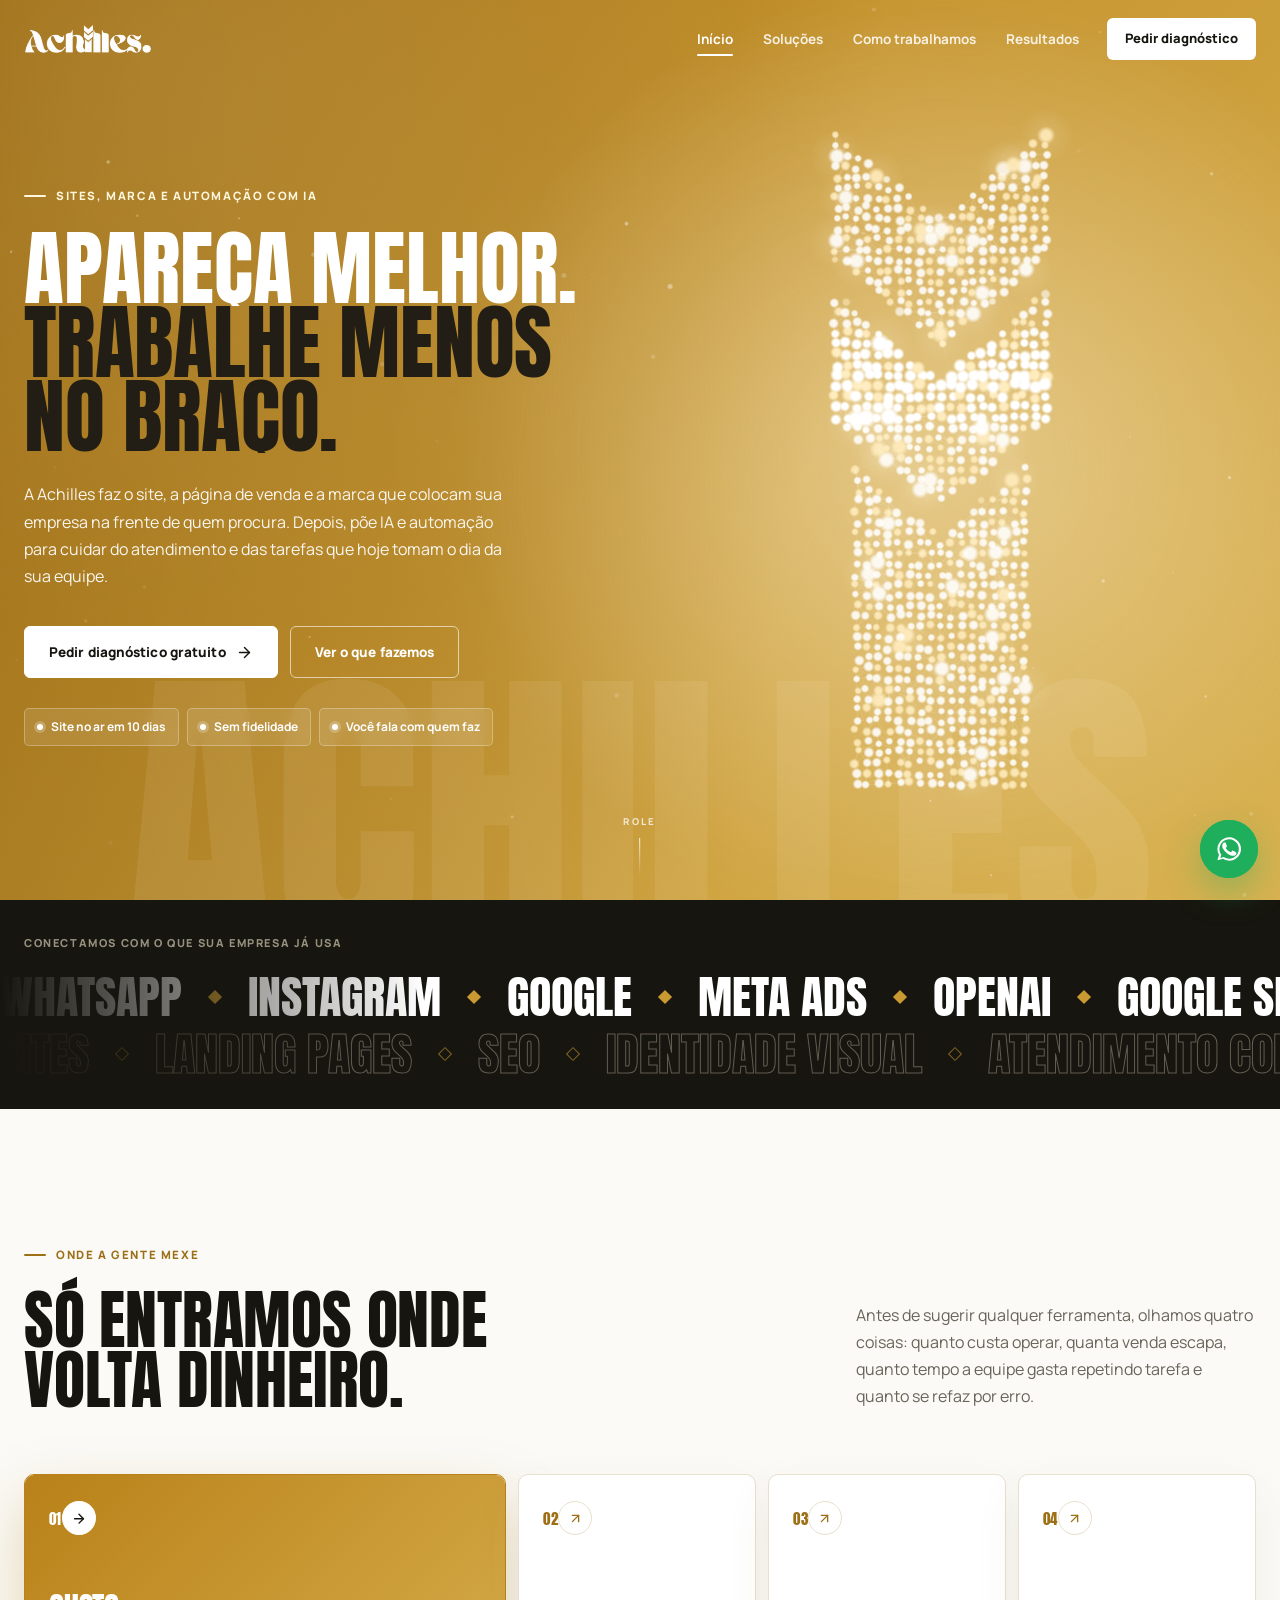
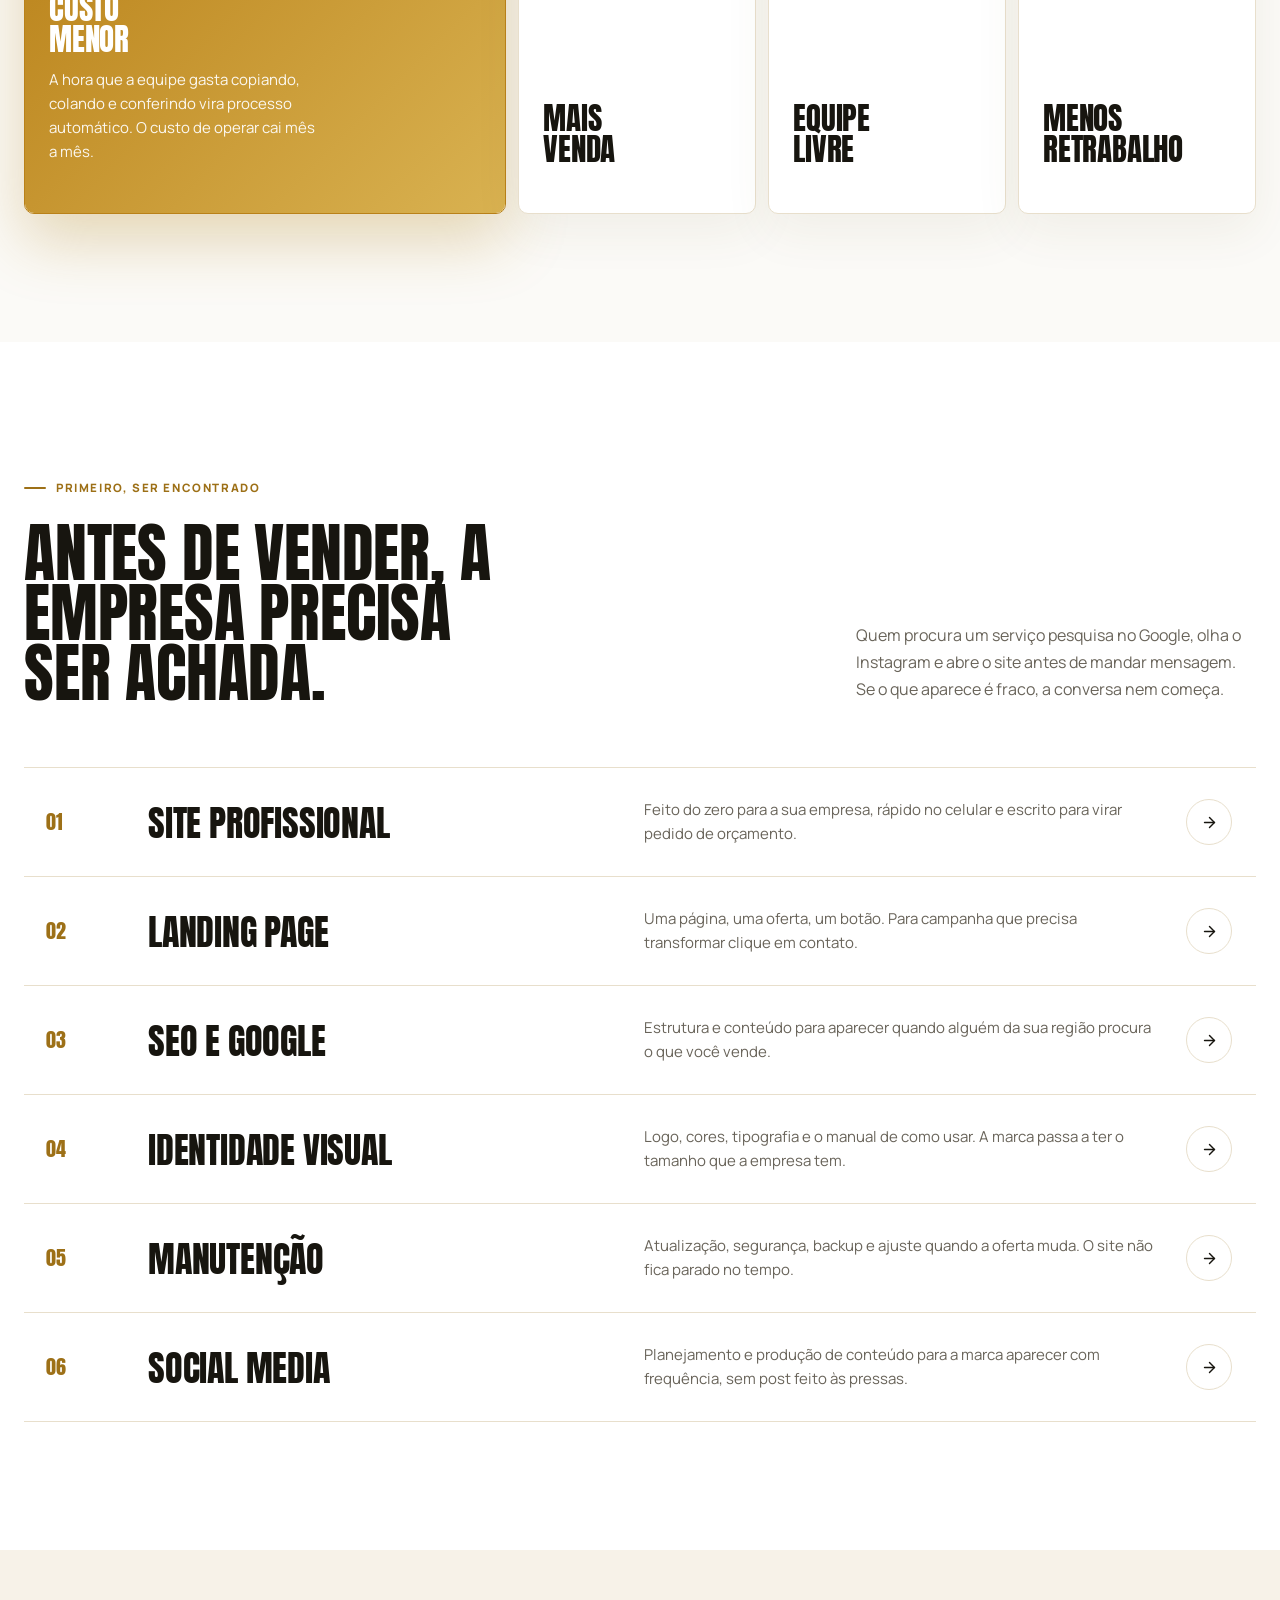
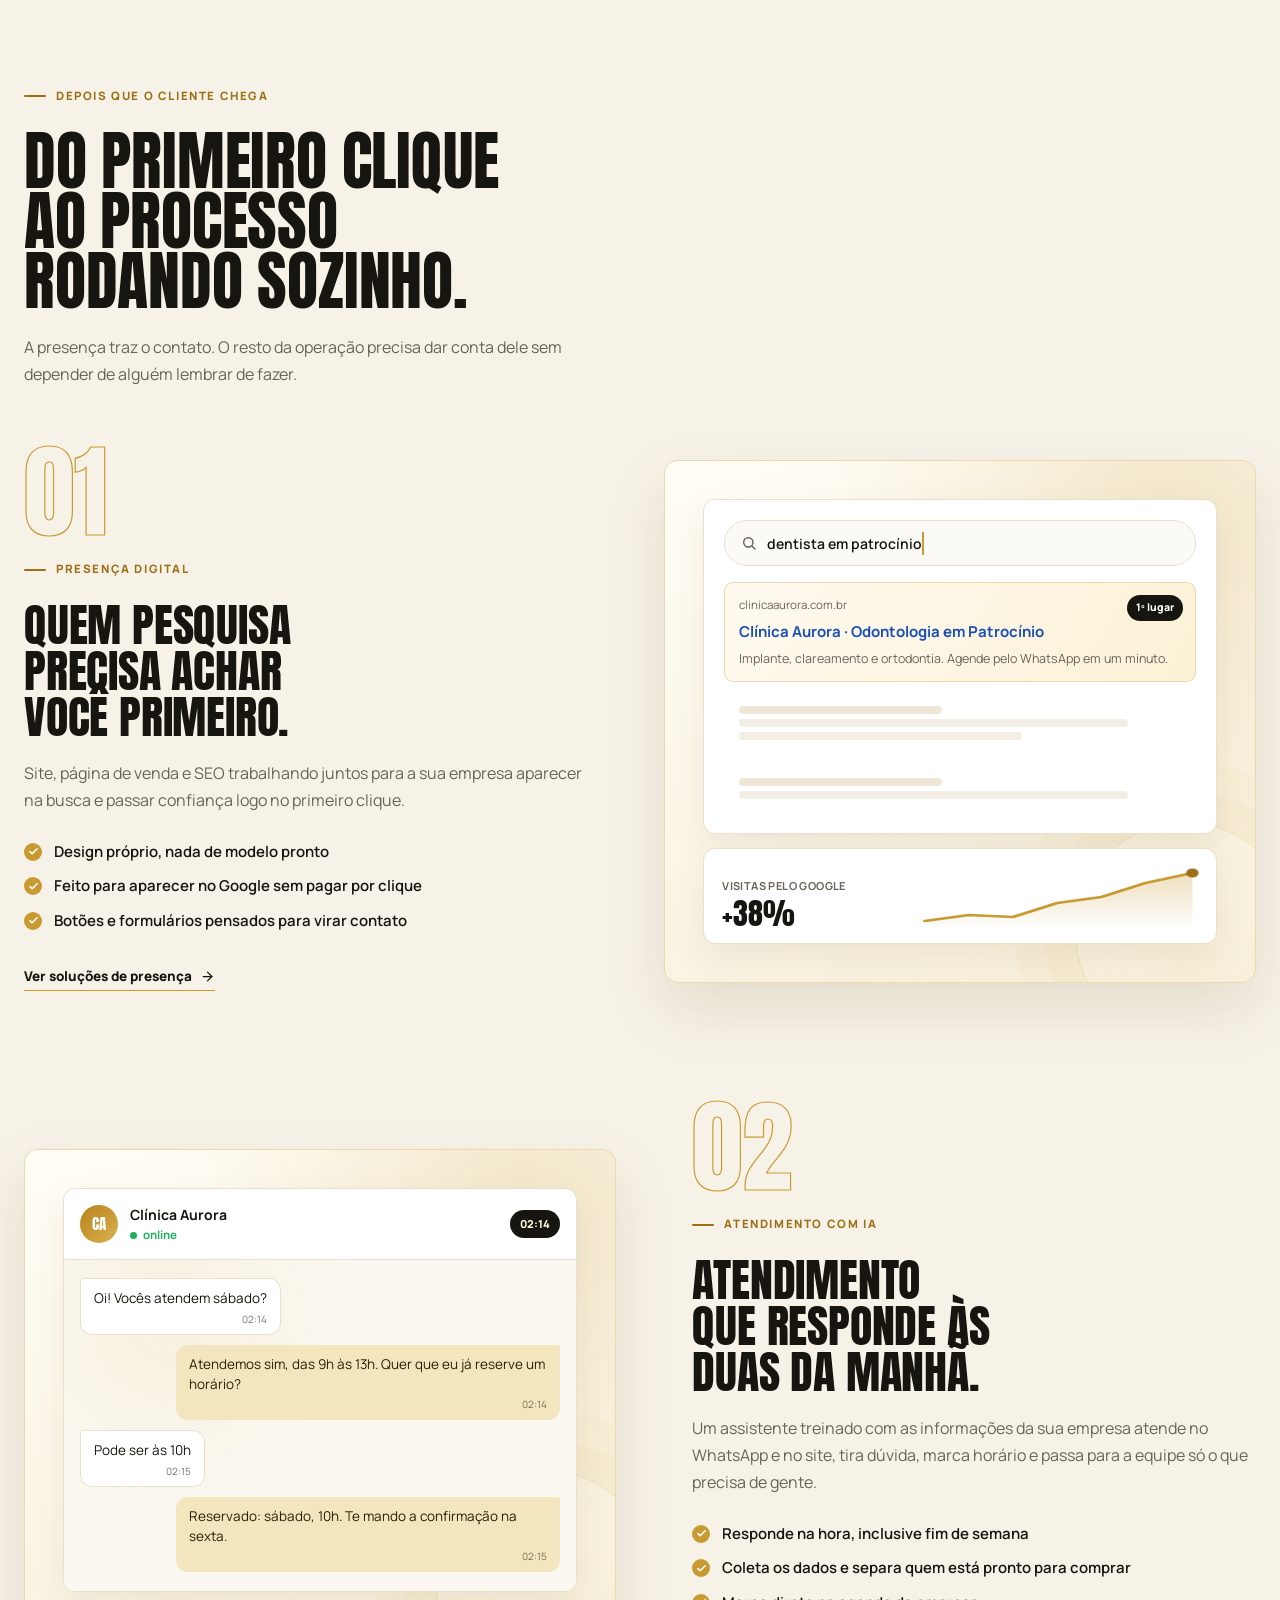
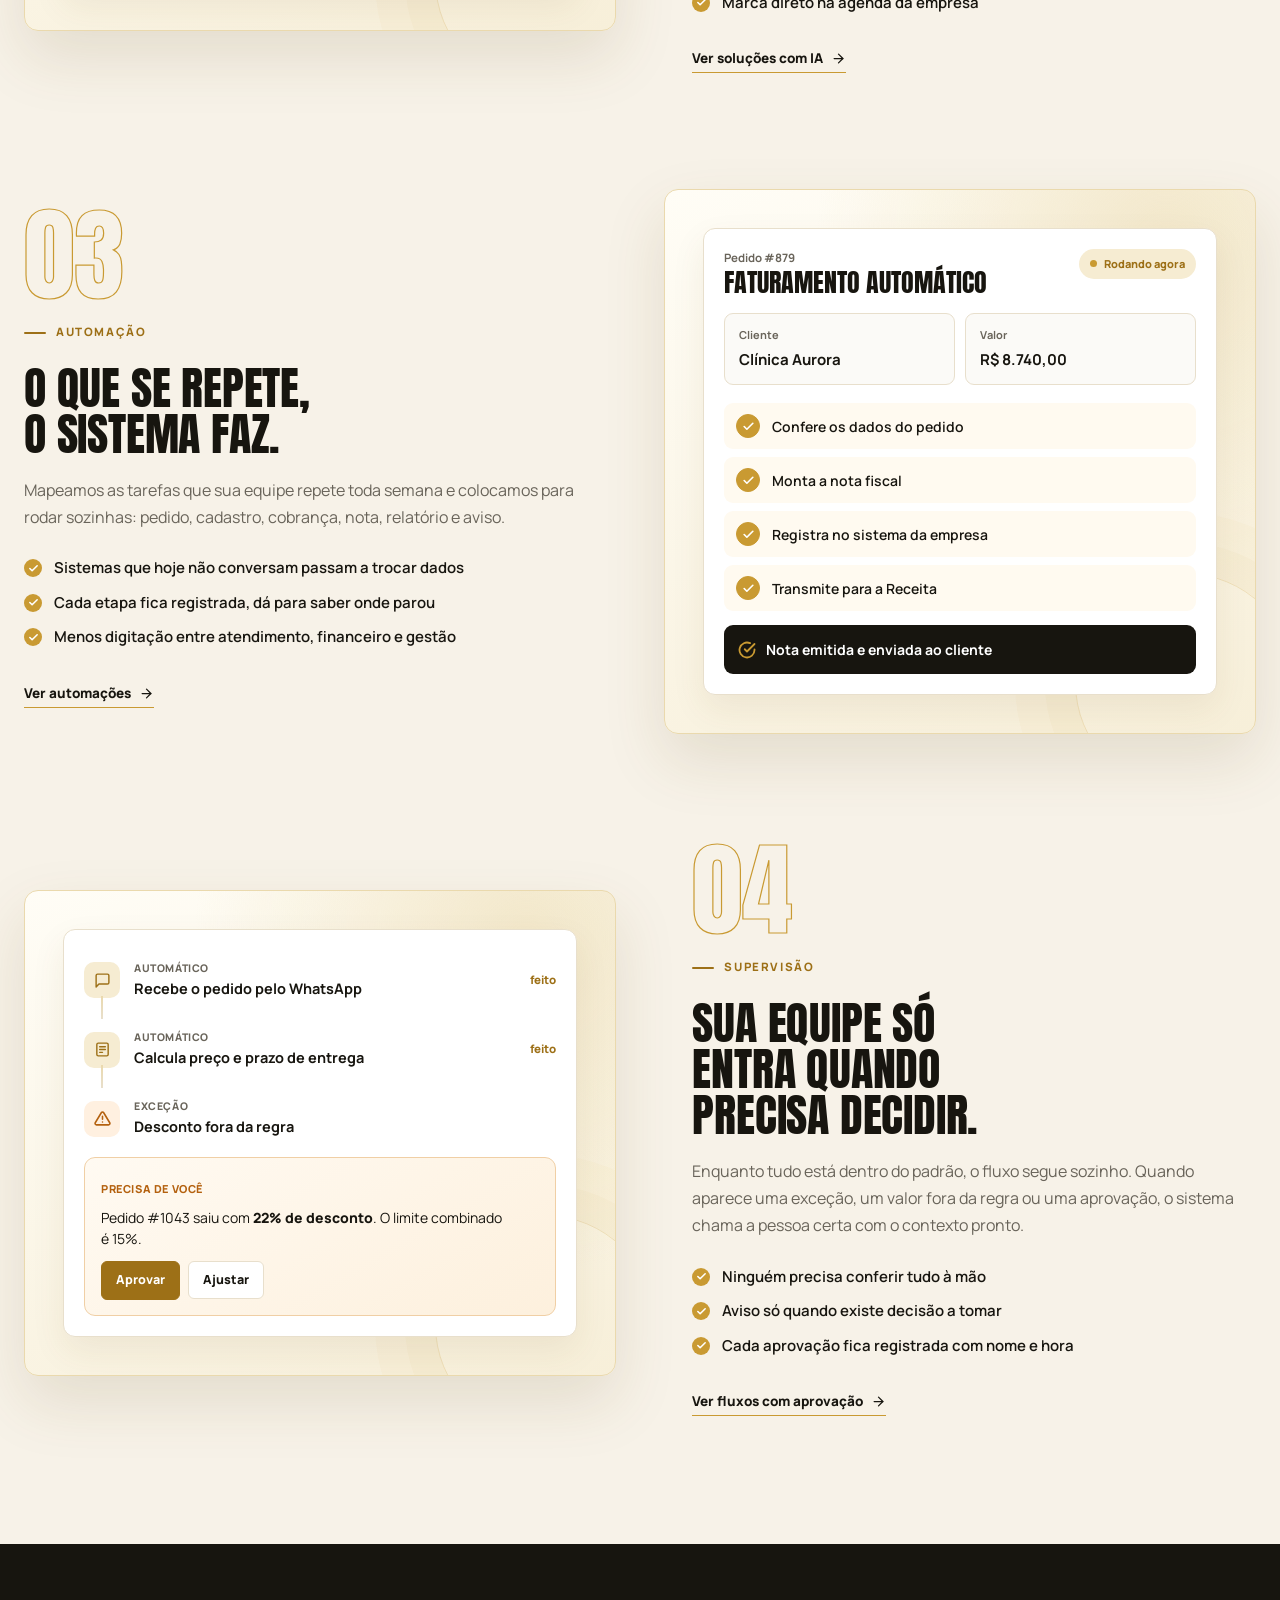
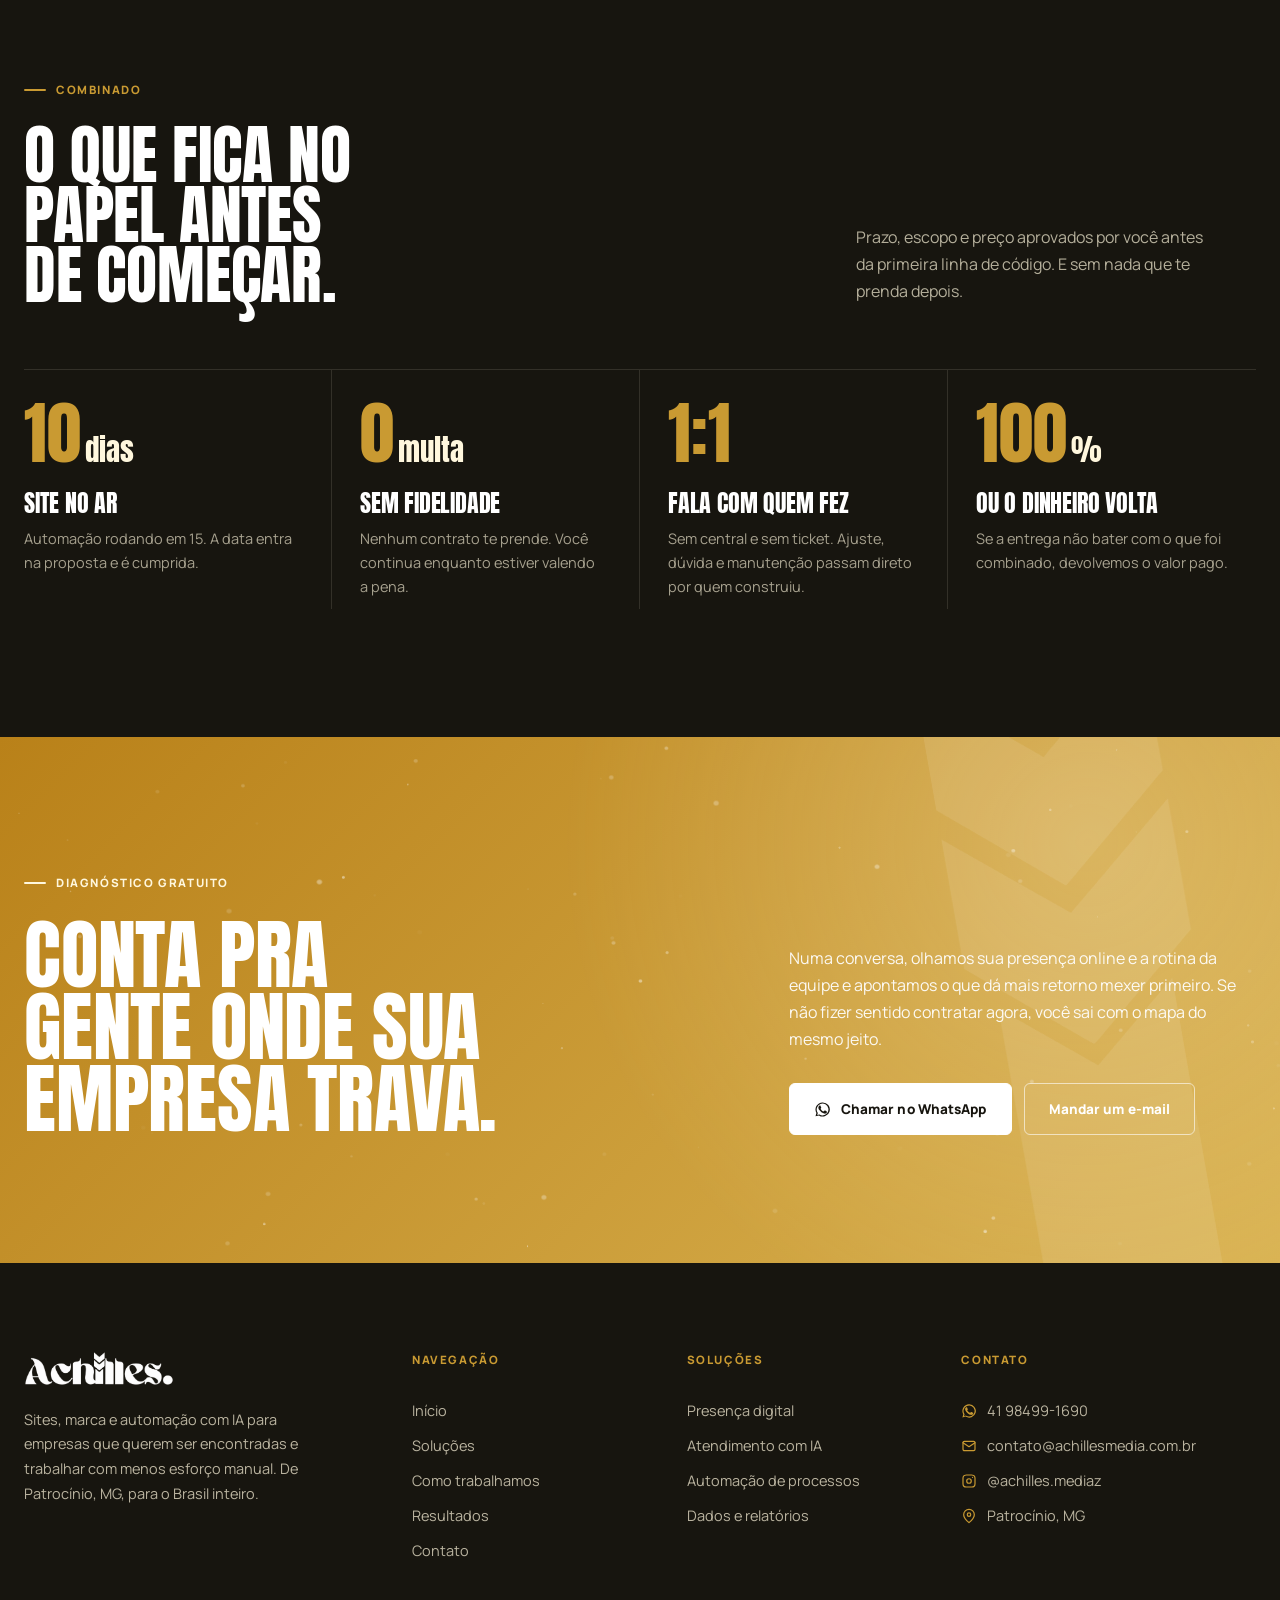
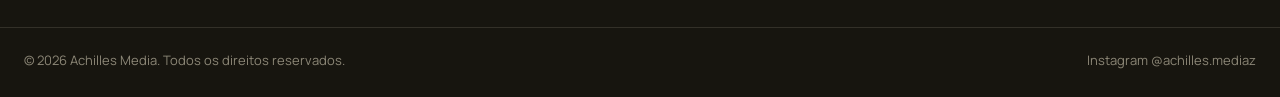
==== commit ef64eda0: "V3: site no visual da Achilles Content, hero dourado e textos reescritos - Hero em dourado com o log" ====
--- a/index.html
+++ b/index.html
@@ -3,18 +3,19 @@
 <head>
   <meta charset="utf-8" />
   <meta name="viewport" content="width=device-width, initial-scale=1.0" />
-
-  <title>Achilles Media | Posicionamento digital e IA para empresas</title>
-  <meta name="description" content="Sites profissionais, landing pages, SEO, branding e automações com IA para empresas que querem aparecer melhor, converter mais e operar com menos esforço manual." />
+  <meta name="theme-color" content="#b98119" />
+
+  <title>Achilles Media | Sites, marca e automação com IA</title>
+  <meta name="description" content="Site, landing page, SEO e identidade visual para sua empresa ser encontrada. IA e automação para o atendimento e as tarefas que hoje tomam o dia da equipe." />
   <link rel="canonical" href="https://achillesmedia.com.br/" />
 
   <!-- Google tag (gtag.js) -->
   <script async src="https://www.googletagmanager.com/gtag/js?id=G-2TMTVSLVKS"></script>
   <script>
-      window.dataLayer = window.dataLayer || [];
-      function gtag(){dataLayer.push(arguments);}
-      gtag('js', new Date());
-      gtag('config', 'G-2TMTVSLVKS');
+    window.dataLayer = window.dataLayer || [];
+    function gtag(){dataLayer.push(arguments);}
+    gtag('js', new Date());
+    gtag('config', 'G-2TMTVSLVKS');
   </script>
 
   <script type="application/ld+json">
@@ -33,13 +34,13 @@
       },
       "sameAs": ["https://www.instagram.com/achilles.mediaz"],
       "areaServed": "BR",
-      "description": "Agência de posicionamento digital e inteligência artificial: sites, landing pages, SEO, branding, chatbots com IA e automação de processos para empresas em todo o Brasil."
+      "description": "Sites, landing pages, SEO, identidade visual, atendimento com IA e automação de processos para empresas em todo o Brasil."
     }
   </script>
 
   <meta property="og:type" content="website" />
-  <meta property="og:title" content="Achilles Media | Posicionamento digital e IA para empresas" />
-  <meta property="og:description" content="Sites, landing pages, SEO, branding e automações com IA para transformar presença digital em resultado." />
+  <meta property="og:title" content="Achilles Media | Sites, marca e automação com IA" />
+  <meta property="og:description" content="Sua empresa encontrada no Google e a rotina da equipe no automático." />
   <meta property="og:url" content="https://achillesmedia.com.br/" />
   <meta property="og:locale" content="pt_BR" />
   <meta property="og:image" content="https://achillesmedia.com.br/assets/logo-nome-trim.png" />
@@ -48,572 +49,393 @@
   <link rel="icon" type="image/png" sizes="32x32" href="assets/logo-achilles.png" />
   <link rel="apple-touch-icon" href="assets/logo-achilles.png" />
 
-  <style>
-    :root { color-scheme: light; }
-    html, body { background: #ffffff; color: #17140d; margin: 0; }
-  </style>
-
+  <style>html,body{background:#fbfaf7;margin:0}</style>
   <link rel="preconnect" href="https://fonts.googleapis.com" />
   <link rel="preconnect" href="https://fonts.gstatic.com" crossorigin />
-  <link href="https://fonts.googleapis.com/css2?family=Inter:wght@400;500;600;700;800&family=Geist:wght@500;600;700&family=Geist+Mono:wght@400;500&display=swap" rel="stylesheet" />
-  <link rel="stylesheet" href="styles.css?v=2" />
+  <link href="https://fonts.googleapis.com/css2?family=Anton&family=Manrope:wght@400;500;600;700;800&display=swap" rel="stylesheet" />
+  <link rel="stylesheet" href="styles.css?v=3" />
 </head>
 <body>
 
   <!-- NAV -->
   <header class="nav">
-    <div class="container nav-inner">
+    <div class="wrap nav-shell">
       <a href="index.html" class="nav-logo" aria-label="Achilles Media, página inicial">
-        <img src="assets/logo-achilles-branca.png" alt="Achilles Media" width="915" height="211" decoding="async" class="nav-logo-img nav-logo-light" /><img src="assets/logo-nome-trim.png" alt="Achilles Media" width="909" height="208" decoding="async" class="nav-logo-img nav-logo-dark" />
+        <img class="logo-light" src="assets/logo-achilles-branca.png" alt="Achilles Media" width="915" height="211" />
+        <img class="logo-dark" src="assets/logo-nome-dark.png" alt="" width="909" height="208" aria-hidden="true" />
       </a>
       <nav class="nav-links" aria-label="Navegação principal">
-        <a href="index.html" class="nav-link active">Início</a>
-        <a href="solucoes.html" class="nav-link">Soluções</a>
-        <a href="processo.html" class="nav-link">Como funciona</a>
-        <a href="resultados.html" class="nav-link">Resultados</a>
+        <a href="index.html" class="active">Início</a>
+        <a href="solucoes.html">Soluções</a>
+        <a href="processo.html">Como trabalhamos</a>
+        <a href="resultados.html">Resultados</a>
       </nav>
-      <div class="nav-cta">
-        <a href="contato.html" class="btn btn-nav">Fale conosco!</a>
-      </div>
-      <button class="nav-toggle" aria-label="Abrir menu" aria-expanded="false">
-        <svg viewBox="0 0 24 24" fill="none" stroke="currentColor" stroke-width="1.8" stroke-linecap="round"><line x1="4" y1="8" x2="20" y2="8"/><line x1="4" y1="16" x2="20" y2="16"/></svg>
+      <a href="contato.html" class="nav-cta">Pedir diagnóstico</a>
+      <button class="nav-toggle" type="button" aria-label="Abrir menu" aria-expanded="false">
+        <svg class="i-open" viewBox="0 0 24 24" fill="none" stroke="currentColor" stroke-width="1.8" stroke-linecap="round"><line x1="4" y1="8" x2="20" y2="8"/><line x1="4" y1="16" x2="20" y2="16"/></svg>
+        <svg class="i-close" viewBox="0 0 24 24" fill="none" stroke="currentColor" stroke-width="1.8" stroke-linecap="round"><line x1="6" y1="6" x2="18" y2="18"/><line x1="18" y1="6" x2="6" y2="18"/></svg>
       </button>
     </div>
-    <div class="nav-mobile">
-      <a href="index.html">Início</a>
+    <div class="nav-mobile wrap">
+      <a href="index.html" class="active">Início</a>
       <a href="solucoes.html">Soluções</a>
-      <a href="processo.html">Como funciona</a>
+      <a href="processo.html">Como trabalhamos</a>
       <a href="resultados.html">Resultados</a>
-      <a href="contato.html" class="btn btn-primary">Fale conosco!</a>
+      <a href="contato.html" class="btn btn-ink">Pedir diagnóstico gratuito</a>
     </div>
   </header>
 
   <!-- HERO -->
-  <section class="section-dark hero" id="hero">
-    <div class="hero-neb" aria-hidden="true"></div>
+  <section class="hero" id="topo">
+    <div class="hero-shade" aria-hidden="true"></div>
     <canvas class="hero-canvas" data-src="assets/logo-achilles.png" aria-hidden="true"></canvas>
-    <div class="hero-scrim" aria-hidden="true"></div>
-    <div class="container">
-      <div class="hero-inner">
-        <p class="hero-tagline reveal">Posicionamento digital estratégico <span class="hero-tagline-sep">•</span> IA aplicada a negócios</p>
-        <h1 class="t-display-lg" data-words>Tecnologia para execução<br>e eficiência.</h1>
-        <p class="hero-sub t-body-lg reveal reveal-stagger" style="--i:1">
-          Construímos experiências digitais que posicionam sua empresa e automatizam um crescimento exponencial, com menos esforço manual e mais resultados.
-        </p>
-        <div class="btn-row reveal reveal-stagger" style="--i:2">
-          <a href="contato.html" class="btn btn-primary">
-            Receber diagnóstico gratuito
-            <svg viewBox="0 0 24 24" fill="none" stroke="currentColor" stroke-width="2" stroke-linecap="round" stroke-linejoin="round"><line x1="5" y1="12" x2="19" y2="12"/><polyline points="12 5 19 12 12 19"/></svg>
+    <div class="hero-mark" aria-hidden="true">ACHILLES</div>
+    <div class="wrap hero-inner">
+      <div class="hero-copy">
+        <span class="eyebrow light hero-in" style="--delay:60ms">Sites, marca e automação com IA</span>
+        <h1 class="split">Apareça melhor. <span class="ink">Trabalhe menos no braço.</span></h1>
+        <p class="lead hero-in" style="--delay:620ms">A Achilles faz o site, a página de venda e a marca que colocam sua empresa na frente de quem procura. Depois, põe IA e automação para cuidar do atendimento e das tarefas que hoje tomam o dia da sua equipe.</p>
+        <div class="hero-actions hero-in" style="--delay:760ms">
+          <a href="contato.html" class="btn btn-white">Pedir diagnóstico gratuito
+            <svg class="arrow" viewBox="0 0 24 24" fill="none" stroke="currentColor" stroke-width="2" stroke-linecap="round" stroke-linejoin="round"><line x1="5" y1="12" x2="19" y2="12"/><polyline points="12 5 19 12 12 19"/></svg>
           </a>
-          <a href="solucoes.html" class="btn btn-glass">Ver soluções</a>
-        </div>
-      </div>
-    </div>
-  </section>
-
-  <!-- RETORNO REAL -->
-  <section class="section section-mesh" id="retorno">
-    <div class="container">
-      <div class="section-head center reveal">
-        <span class="pill"><span class="pill-dot"></span> Retorno real</span>
-        <h2 class="t-display-md" style="margin-top:22px">Não criamos tecnologia para enfeitar. <span class="gradient-text">Criamos retorno.</span></h2>
-        <p class="t-body-lg">Entramos onde existe impacto financeiro real: aparecer melhor no Google, converter visitantes em leads, reduzir custo operacional, recuperar horas de equipe e acelerar vendas.</p>
-      </div>
-
-      <div class="retorno-grid">
-        <button type="button" class="retorno-card active reveal reveal-stagger" style="--i:0" aria-label="Redução de custos">
-          <div class="retorno-top">
-            <span class="retorno-num">01</span>
-            <span class="retorno-arrow"><svg viewBox="0 0 24 24" fill="none" stroke="currentColor" stroke-width="2" stroke-linecap="round" stroke-linejoin="round"><line x1="12" y1="19" x2="12" y2="5"/><polyline points="5 12 12 5 19 12"/></svg></span>
-          </div>
-          <h3>Redução de custos</h3>
-          <p class="retorno-desc">Menos hora manual e menos erro. O custo operacional cai mês a mês.</p>
-          <div class="retorno-track"><span></span></div>
+          <a href="solucoes.html" class="btn btn-line-light">Ver o que fazemos</a>
+        </div>
+        <ul class="hero-ledger hero-in" style="--delay:900ms">
+          <li>Site no ar em 10 dias</li>
+          <li>Sem fidelidade</li>
+          <li>Você fala com quem faz</li>
+        </ul>
+      </div>
+    </div>
+    <div class="hero-scroll" aria-hidden="true"><span>ROLE</span><i></i></div>
+  </section>
+
+  <!-- TICKER -->
+  <section class="ticker" aria-label="Ferramentas e serviços">
+    <p class="ticker-label">Conectamos com o que sua empresa já usa</p>
+    <div class="ticker-row">
+      <div class="ticker-track"><span>WhatsApp</span><span>Instagram</span><span>Google</span><span>Meta Ads</span><span>OpenAI</span><span>Google Sheets</span><span>Google Agenda</span><span>Notion</span><span>TikTok</span><span>Sankhya</span><span>TOTVS</span><span>SAP</span></div>
+      <div class="ticker-track" aria-hidden="true"><span>WhatsApp</span><span>Instagram</span><span>Google</span><span>Meta Ads</span><span>OpenAI</span><span>Google Sheets</span><span>Google Agenda</span><span>Notion</span><span>TikTok</span><span>Sankhya</span><span>TOTVS</span><span>SAP</span></div>
+    </div>
+    <div class="ticker-row reverse" aria-hidden="true">
+      <div class="ticker-track"><span>Sites</span><span>Landing pages</span><span>SEO</span><span>Identidade visual</span><span>Atendimento com IA</span><span>Automação</span><span>Dashboards</span><span>Social media</span></div>
+      <div class="ticker-track"><span>Sites</span><span>Landing pages</span><span>SEO</span><span>Identidade visual</span><span>Atendimento com IA</span><span>Automação</span><span>Dashboards</span><span>Social media</span></div>
+    </div>
+  </section>
+
+  <!-- ONDE ENTRAMOS -->
+  <section class="band band-canvas" id="retorno">
+    <div class="wrap">
+      <div class="head head-split reveal">
+        <div>
+          <span class="eyebrow">Onde a gente mexe</span>
+          <h2>Só entramos onde volta dinheiro.</h2>
+        </div>
+        <p class="lead">Antes de sugerir qualquer ferramenta, olhamos quatro coisas: quanto custa operar, quanta venda escapa, quanto tempo a equipe gasta repetindo tarefa e quanto se refaz por erro.</p>
+      </div>
+      <div class="gains reveal">
+        <button type="button" class="gain" aria-pressed="false">
+          <span class="gain-top"><span class="gain-num">01</span><span class="gain-arrow"><svg viewBox="0 0 24 24" fill="none" stroke="currentColor" stroke-width="2.2" stroke-linecap="round" stroke-linejoin="round"><line x1="7" y1="17" x2="17" y2="7"/><polyline points="7 7 17 7 17 17"/></svg></span></span>
+          <h3>Custo menor</h3>
+          <p>A hora que a equipe gasta copiando, colando e conferindo vira processo automático. O custo de operar cai mês a mês.</p>
+          <span class="gain-bar"><span></span></span>
         </button>
-        <button type="button" class="retorno-card reveal reveal-stagger" style="--i:1" aria-label="Aumento de receita">
-          <div class="retorno-top">
-            <span class="retorno-num">02</span>
-            <span class="retorno-arrow"><svg viewBox="0 0 24 24" fill="none" stroke="currentColor" stroke-width="2" stroke-linecap="round" stroke-linejoin="round"><line x1="12" y1="19" x2="12" y2="5"/><polyline points="5 12 12 5 19 12"/></svg></span>
-          </div>
-          <h3>Aumento de receita</h3>
-          <p class="retorno-desc">Atendimento rápido e leads qualificados. Mais negócios fechados.</p>
-          <div class="retorno-track"><span></span></div>
+        <button type="button" class="gain" aria-pressed="false">
+          <span class="gain-top"><span class="gain-num">02</span><span class="gain-arrow"><svg viewBox="0 0 24 24" fill="none" stroke="currentColor" stroke-width="2.2" stroke-linecap="round" stroke-linejoin="round"><line x1="7" y1="17" x2="17" y2="7"/><polyline points="7 7 17 7 17 17"/></svg></span></span>
+          <h3>Mais venda</h3>
+          <p>Ninguém fica horas esperando resposta. O contato é atendido na hora, qualificado e chega pronto para quem vende.</p>
+          <span class="gain-bar"><span></span></span>
         </button>
-        <button type="button" class="retorno-card reveal reveal-stagger" style="--i:2" aria-label="Mais produtividade por equipe">
-          <div class="retorno-top">
-            <span class="retorno-num">03</span>
-            <span class="retorno-arrow"><svg viewBox="0 0 24 24" fill="none" stroke="currentColor" stroke-width="2" stroke-linecap="round" stroke-linejoin="round"><line x1="12" y1="19" x2="12" y2="5"/><polyline points="5 12 12 5 19 12"/></svg></span>
-          </div>
-          <h3>Mais produtividade por equipe</h3>
-          <p class="retorno-desc">A equipe para de repetir tarefa e foca no que gera resultado.</p>
-          <div class="retorno-track"><span></span></div>
+        <button type="button" class="gain" aria-pressed="false">
+          <span class="gain-top"><span class="gain-num">03</span><span class="gain-arrow"><svg viewBox="0 0 24 24" fill="none" stroke="currentColor" stroke-width="2.2" stroke-linecap="round" stroke-linejoin="round"><line x1="7" y1="17" x2="17" y2="7"/><polyline points="7 7 17 7 17 17"/></svg></span></span>
+          <h3>Equipe livre</h3>
+          <p>Quem hoje responde a mesma pergunta vinte vezes por dia volta a cuidar de cliente e de venda.</p>
+          <span class="gain-bar"><span></span></span>
         </button>
-        <button type="button" class="retorno-card reveal reveal-stagger" style="--i:3" aria-label="Menos retrabalho">
-          <div class="retorno-top">
-            <span class="retorno-num">04</span>
-            <span class="retorno-arrow"><svg viewBox="0 0 24 24" fill="none" stroke="currentColor" stroke-width="2" stroke-linecap="round" stroke-linejoin="round"><line x1="12" y1="19" x2="12" y2="5"/><polyline points="5 12 12 5 19 12"/></svg></span>
-          </div>
+        <button type="button" class="gain" aria-pressed="false">
+          <span class="gain-top"><span class="gain-num">04</span><span class="gain-arrow"><svg viewBox="0 0 24 24" fill="none" stroke="currentColor" stroke-width="2.2" stroke-linecap="round" stroke-linejoin="round"><line x1="7" y1="17" x2="17" y2="7"/><polyline points="7 7 17 7 17 17"/></svg></span></span>
           <h3>Menos retrabalho</h3>
-          <p class="retorno-desc">Dados lidos e estruturados sem digitação. Nada refeito por engano.</p>
-          <div class="retorno-track"><span></span></div>
+          <p>Nota, contrato e planilha lidos pelo sistema. Ninguém digita a mesma coisa duas vezes nem troca número.</p>
+          <span class="gain-bar"><span></span></span>
         </button>
       </div>
     </div>
   </section>
 
-  <!-- POSICIONAMENTO DIGITAL -->
-  <section class="section section-page digital-positioning" id="posicionamento">
-    <div class="container">
-      <div class="section-head reveal">
-        <span class="eyebrow">Posicionamento digital</span>
-        <h2 class="t-display-md">Antes de qualquer operação, você precisa ser encontrado e aparentar confiável.</h2>
-        <p class="t-body-lg">A Achilles constrói a presença que coloca sua empresa no radar certo: site profissional, landing page, SEO, branding, manutenção e social media com foco em conversão.</p>
-      </div>
-
-      <div class="digital-grid">
-        <article class="digital-card reveal reveal-stagger" style="--i:0">
-          <span class="digital-code">WEB.001</span>
-          <h3>Sites profissionais</h3>
-          <p>Design exclusivo, responsivo e rápido para fazer sua empresa parecer tão forte quanto ela é.</p>
+  <!-- PRESENÇA -->
+  <section class="band band-paper" id="presenca">
+    <div class="wrap">
+      <div class="head head-split reveal">
+        <div>
+          <span class="eyebrow">Primeiro, ser encontrado</span>
+          <h2>Antes de vender, a empresa precisa ser achada.</h2>
+        </div>
+        <p class="lead">Quem procura um serviço pesquisa no Google, olha o Instagram e abre o site antes de mandar mensagem. Se o que aparece é fraco, a conversa nem começa.</p>
+      </div>
+      <ol class="svc-index">
+        <li class="reveal"><a href="solucoes.html#presenca">
+          <span class="ix-num">01</span><h3>Site profissional</h3>
+          <p>Feito do zero para a sua empresa, rápido no celular e escrito para virar pedido de orçamento.</p>
+          <span class="ix-go"><svg viewBox="0 0 24 24" fill="none" stroke="currentColor" stroke-width="2" stroke-linecap="round" stroke-linejoin="round"><line x1="5" y1="12" x2="19" y2="12"/><polyline points="12 5 19 12 12 19"/></svg></span>
+        </a></li>
+        <li class="reveal"><a href="solucoes.html#presenca">
+          <span class="ix-num">02</span><h3>Landing page</h3>
+          <p>Uma página, uma oferta, um botão. Para campanha que precisa transformar clique em contato.</p>
+          <span class="ix-go"><svg viewBox="0 0 24 24" fill="none" stroke="currentColor" stroke-width="2" stroke-linecap="round" stroke-linejoin="round"><line x1="5" y1="12" x2="19" y2="12"/><polyline points="12 5 19 12 12 19"/></svg></span>
+        </a></li>
+        <li class="reveal"><a href="solucoes.html#presenca">
+          <span class="ix-num">03</span><h3>SEO e Google</h3>
+          <p>Estrutura e conteúdo para aparecer quando alguém da sua região procura o que você vende.</p>
+          <span class="ix-go"><svg viewBox="0 0 24 24" fill="none" stroke="currentColor" stroke-width="2" stroke-linecap="round" stroke-linejoin="round"><line x1="5" y1="12" x2="19" y2="12"/><polyline points="12 5 19 12 12 19"/></svg></span>
+        </a></li>
+        <li class="reveal"><a href="solucoes.html#presenca">
+          <span class="ix-num">04</span><h3>Identidade visual</h3>
+          <p>Logo, cores, tipografia e o manual de como usar. A marca passa a ter o tamanho que a empresa tem.</p>
+          <span class="ix-go"><svg viewBox="0 0 24 24" fill="none" stroke="currentColor" stroke-width="2" stroke-linecap="round" stroke-linejoin="round"><line x1="5" y1="12" x2="19" y2="12"/><polyline points="12 5 19 12 12 19"/></svg></span>
+        </a></li>
+        <li class="reveal"><a href="solucoes.html#presenca">
+          <span class="ix-num">05</span><h3>Manutenção</h3>
+          <p>Atualização, segurança, backup e ajuste quando a oferta muda. O site não fica parado no tempo.</p>
+          <span class="ix-go"><svg viewBox="0 0 24 24" fill="none" stroke="currentColor" stroke-width="2" stroke-linecap="round" stroke-linejoin="round"><line x1="5" y1="12" x2="19" y2="12"/><polyline points="12 5 19 12 12 19"/></svg></span>
+        </a></li>
+        <li class="reveal"><a href="solucoes.html#presenca">
+          <span class="ix-num">06</span><h3>Social media</h3>
+          <p>Planejamento e produção de conteúdo para a marca aparecer com frequência, sem post feito às pressas.</p>
+          <span class="ix-go"><svg viewBox="0 0 24 24" fill="none" stroke="currentColor" stroke-width="2" stroke-linecap="round" stroke-linejoin="round"><line x1="5" y1="12" x2="19" y2="12"/><polyline points="12 5 19 12 12 19"/></svg></span>
+        </a></li>
+      </ol>
+    </div>
+  </section>
+
+  <!-- FRENTES -->
+  <section class="band band-warm" id="frentes">
+    <div class="wrap">
+      <div class="head reveal">
+        <span class="eyebrow">Depois que o cliente chega</span>
+        <h2>Do primeiro clique ao processo rodando sozinho.</h2>
+        <p class="lead">A presença traz o contato. O resto da operação precisa dar conta dele sem depender de alguém lembrar de fazer.</p>
+      </div>
+
+      <div class="fronts">
+
+        <article class="front reveal">
+          <div class="front-copy">
+            <span class="front-num">01</span>
+            <span class="eyebrow">Presença digital</span>
+            <h3>Quem pesquisa precisa achar você primeiro.</h3>
+            <p class="lead">Site, página de venda e SEO trabalhando juntos para a sua empresa aparecer na busca e passar confiança logo no primeiro clique.</p>
+            <ul class="ticks">
+              <li>Design próprio, nada de modelo pronto</li>
+              <li>Feito para aparecer no Google sem pagar por clique</li>
+              <li>Botões e formulários pensados para virar contato</li>
+            </ul>
+            <a href="solucoes.html#presenca" class="text-link">Ver soluções de presença <svg viewBox="0 0 24 24" fill="none" stroke="currentColor" stroke-width="2" stroke-linecap="round" stroke-linejoin="round"><line x1="5" y1="12" x2="19" y2="12"/><polyline points="12 5 19 12 12 19"/></svg></a>
+          </div>
+          <div class="stage" aria-hidden="true">
+            <div class="card-ui sc-search">
+              <div class="sc-bar">
+                <svg viewBox="0 0 24 24" fill="none" stroke="currentColor" stroke-width="2.2" stroke-linecap="round"><circle cx="11" cy="11" r="7"/><line x1="16.5" y1="16.5" x2="21" y2="21"/></svg>
+                <span class="sc-typed">dentista em patrocínio</span>
+              </div>
+              <div class="sc-results">
+                <div class="sc-res you">
+                  <small>clinicaaurora.com.br</small>
+                  <strong>Clínica Aurora · Odontologia em Patrocínio</strong>
+                  <span>Implante, clareamento e ortodontia. Agende pelo WhatsApp em um minuto.</span>
+                  <em>1º lugar</em>
+                </div>
+                <div class="sc-res"><i></i><i></i><i></i></div>
+                <div class="sc-res"><i></i><i></i></div>
+              </div>
+            </div>
+            <div class="card-ui sc-chart">
+              <div><small>Visitas pelo Google</small><strong>+38%</strong></div>
+              <svg viewBox="0 0 200 64" preserveAspectRatio="none">
+                <defs><linearGradient id="sc-fill" x1="0" y1="0" x2="0" y2="1"><stop offset="0" stop-color="rgba(201,154,50,.32)"/><stop offset="1" stop-color="rgba(201,154,50,0)"/></linearGradient></defs>
+                <path class="ar" d="M2 56 L34 50 L66 52 L98 38 L130 32 L162 18 L196 8 L196 64 L2 64 Z"/>
+                <path class="ln" d="M2 56 L34 50 L66 52 L98 38 L130 32 L162 18 L196 8"/>
+                <circle class="dt" cx="196" cy="8" r="4.5"/>
+              </svg>
+            </div>
+          </div>
         </article>
-        <article class="digital-card reveal reveal-stagger" style="--i:1">
-          <span class="digital-code">LP.002</span>
-          <h3>Landing pages de conversão</h3>
-          <p>Páginas com uma missão clara: transformar tráfego em lead, orçamento, agendamento ou venda.</p>
+
+        <article class="front flip reveal">
+          <div class="front-copy">
+            <span class="front-num">02</span>
+            <span class="eyebrow">Atendimento com IA</span>
+            <h3>Atendimento que responde às duas da manhã.</h3>
+            <p class="lead">Um assistente treinado com as informações da sua empresa atende no WhatsApp e no site, tira dúvida, marca horário e passa para a equipe só o que precisa de gente.</p>
+            <ul class="ticks">
+              <li>Responde na hora, inclusive fim de semana</li>
+              <li>Coleta os dados e separa quem está pronto para comprar</li>
+              <li>Marca direto na agenda da empresa</li>
+            </ul>
+            <a href="solucoes.html#ia" class="text-link">Ver soluções com IA <svg viewBox="0 0 24 24" fill="none" stroke="currentColor" stroke-width="2" stroke-linecap="round" stroke-linejoin="round"><line x1="5" y1="12" x2="19" y2="12"/><polyline points="12 5 19 12 12 19"/></svg></a>
+          </div>
+          <div class="stage" aria-hidden="true">
+            <div class="card-ui sc-chat">
+              <div class="chat-head">
+                <span class="chat-ava">CA</span>
+                <div><strong>Clínica Aurora</strong><small>online</small></div>
+                <span class="clock">02:14</span>
+              </div>
+              <div class="chat-body">
+                <div class="bub them">Oi! Vocês atendem sábado?<small>02:14</small></div>
+                <div class="bub typing"><i></i><i></i><i></i></div>
+                <div class="bub us">Atendemos sim, das 9h às 13h. Quer que eu já reserve um horário?<small>02:14</small></div>
+                <div class="bub them">Pode ser às 10h<small>02:15</small></div>
+                <div class="bub us">Reservado: sábado, 10h. Te mando a confirmação na sexta.<small>02:15</small></div>
+              </div>
+            </div>
+          </div>
         </article>
-        <article class="digital-card reveal reveal-stagger" style="--i:2">
-          <span class="digital-code">SEO.003</span>
-          <h3>Otimização para buscas</h3>
-          <p>Estrutura técnica e conteúdo para sua empresa aparecer no Google quando o cliente procura.</p>
+
+        <article class="front reveal">
+          <div class="front-copy">
+            <span class="front-num">03</span>
+            <span class="eyebrow">Automação</span>
+            <h3>O que se repete, o sistema faz.</h3>
+            <p class="lead">Mapeamos as tarefas que sua equipe repete toda semana e colocamos para rodar sozinhas: pedido, cadastro, cobrança, nota, relatório e aviso.</p>
+            <ul class="ticks">
+              <li>Sistemas que hoje não conversam passam a trocar dados</li>
+              <li>Cada etapa fica registrada, dá para saber onde parou</li>
+              <li>Menos digitação entre atendimento, financeiro e gestão</li>
+            </ul>
+            <a href="solucoes.html#ia" class="text-link">Ver automações <svg viewBox="0 0 24 24" fill="none" stroke="currentColor" stroke-width="2" stroke-linecap="round" stroke-linejoin="round"><line x1="5" y1="12" x2="19" y2="12"/><polyline points="12 5 19 12 12 19"/></svg></a>
+          </div>
+          <div class="stage" aria-hidden="true">
+            <div class="card-ui sc-invoice">
+              <div class="inv-head">
+                <div><small>Pedido #879</small><strong>Faturamento automático</strong></div>
+                <span class="inv-live">Rodando agora</span>
+              </div>
+              <div class="inv-meta">
+                <div><span>Cliente</span><b>Clínica Aurora</b></div>
+                <div><span>Valor</span><b>R$ 8.740,00</b></div>
+              </div>
+              <ol class="inv-steps">
+                <li><b><svg viewBox="0 0 24 24" fill="none" stroke="currentColor" stroke-width="3" stroke-linecap="round" stroke-linejoin="round"><polyline points="20 6 9 17 4 12"/></svg></b>Confere os dados do pedido</li>
+                <li><b><svg viewBox="0 0 24 24" fill="none" stroke="currentColor" stroke-width="3" stroke-linecap="round" stroke-linejoin="round"><polyline points="20 6 9 17 4 12"/></svg></b>Monta a nota fiscal</li>
+                <li><b><svg viewBox="0 0 24 24" fill="none" stroke="currentColor" stroke-width="3" stroke-linecap="round" stroke-linejoin="round"><polyline points="20 6 9 17 4 12"/></svg></b>Registra no sistema da empresa</li>
+                <li><b><svg viewBox="0 0 24 24" fill="none" stroke="currentColor" stroke-width="3" stroke-linecap="round" stroke-linejoin="round"><polyline points="20 6 9 17 4 12"/></svg></b>Transmite para a Receita</li>
+              </ol>
+              <div class="inv-done"><svg viewBox="0 0 24 24" fill="none" stroke="currentColor" stroke-width="2.4" stroke-linecap="round" stroke-linejoin="round"><path d="M22 11.1V12a10 10 0 1 1-5.9-9.1"/><polyline points="22 4 12 14 9 11"/></svg>Nota emitida e enviada ao cliente</div>
+            </div>
+          </div>
         </article>
-        <article class="digital-card reveal reveal-stagger" style="--i:3">
-          <span class="digital-code">BRD.004</span>
-          <h3>Identidade visual e branding</h3>
-          <p>Logo, paleta, tipografia e direção visual para gerar confiança antes da primeira conversa.</p>
+
+        <article class="front flip reveal">
+          <div class="front-copy">
+            <span class="front-num">04</span>
+            <span class="eyebrow">Supervisão</span>
+            <h3>Sua equipe só entra quando precisa decidir.</h3>
+            <p class="lead">Enquanto tudo está dentro do padrão, o fluxo segue sozinho. Quando aparece uma exceção, um valor fora da regra ou uma aprovação, o sistema chama a pessoa certa com o contexto pronto.</p>
+            <ul class="ticks">
+              <li>Ninguém precisa conferir tudo à mão</li>
+              <li>Aviso só quando existe decisão a tomar</li>
+              <li>Cada aprovação fica registrada com nome e hora</li>
+            </ul>
+            <a href="solucoes.html#ia" class="text-link">Ver fluxos com aprovação <svg viewBox="0 0 24 24" fill="none" stroke="currentColor" stroke-width="2" stroke-linecap="round" stroke-linejoin="round"><line x1="5" y1="12" x2="19" y2="12"/><polyline points="12 5 19 12 12 19"/></svg></a>
+          </div>
+          <div class="stage" aria-hidden="true">
+            <div class="card-ui sc-flow">
+              <ol class="flow-steps">
+                <li><span class="flow-ico"><svg viewBox="0 0 24 24" fill="none" stroke="currentColor" stroke-width="2" stroke-linecap="round" stroke-linejoin="round"><path d="M21 15a2 2 0 0 1-2 2H7l-4 4V5a2 2 0 0 1 2-2h14a2 2 0 0 1 2 2z"/></svg></span><div><small>Automático</small><strong>Recebe o pedido pelo WhatsApp</strong></div><span class="ok">feito</span></li>
+                <li><span class="flow-ico"><svg viewBox="0 0 24 24" fill="none" stroke="currentColor" stroke-width="2" stroke-linecap="round" stroke-linejoin="round"><rect x="4" y="3" width="16" height="18" rx="2"/><line x1="8" y1="8" x2="16" y2="8"/><line x1="8" y1="12" x2="16" y2="12"/><line x1="8" y1="16" x2="12" y2="16"/></svg></span><div><small>Automático</small><strong>Calcula preço e prazo de entrega</strong></div><span class="ok">feito</span></li>
+                <li><span class="flow-ico warn"><svg viewBox="0 0 24 24" fill="none" stroke="currentColor" stroke-width="2.2" stroke-linecap="round" stroke-linejoin="round"><path d="M10.3 3.9 1.8 18a2 2 0 0 0 1.7 3h17a2 2 0 0 0 1.7-3L13.7 3.9a2 2 0 0 0-3.4 0z"/><line x1="12" y1="9" x2="12" y2="13"/><line x1="12" y1="17" x2="12.01" y2="17"/></svg></span><div><small>Exceção</small><strong>Desconto fora da regra</strong></div></li>
+              </ol>
+              <div class="flow-alert">
+                <span>Precisa de você</span>
+                <p>Pedido #1043 saiu com <b>22% de desconto</b>. O limite combinado é 15%.</p>
+                <div class="flow-btns"><i>Aprovar</i><i>Ajustar</i></div>
+              </div>
+            </div>
+          </div>
         </article>
-        <article class="digital-card reveal reveal-stagger" style="--i:4">
-          <span class="digital-code">OPS.005</span>
-          <h3>Manutenção e suporte</h3>
-          <p>Atualizações, segurança e acompanhamento para o site continuar vendendo sem interrupção.</p>
-        </article>
-        <article class="digital-card reveal reveal-stagger" style="--i:5">
-          <span class="digital-code">SOC.006</span>
-          <h3>Gestão de social media</h3>
-          <p>Conteúdo e consistência para manter a marca presente, lembrada e conectada ao público certo.</p>
-        </article>
-      </div>
-    </div>
-  </section>
-
-  <!-- MARQUEE DE TECNOLOGIAS -->
-  <section class="marquee-band">
-    <div class="marquee-label">Integramos com as ferramentas que sua empresa já usa</div>
-    <div class="marquee-mask">
-      <div class="marquee">
-        <div class="marquee-track">
-          <span class="marq-item"><svg viewBox="0 0 24 24" fill="currentColor"><circle cx="12" cy="12" r="4"/></svg> WhatsApp</span>
-          <span class="marq-item"><svg viewBox="0 0 24 24" fill="currentColor"><circle cx="12" cy="12" r="4"/></svg> Instagram</span>
-          <span class="marq-item"><svg viewBox="0 0 24 24" fill="currentColor"><circle cx="12" cy="12" r="4"/></svg> Google</span>
-          <span class="marq-item"><svg viewBox="0 0 24 24" fill="currentColor"><circle cx="12" cy="12" r="4"/></svg> Meta Ads</span>
-          <span class="marq-item"><svg viewBox="0 0 24 24" fill="currentColor"><circle cx="12" cy="12" r="4"/></svg> OpenAI</span>
-          <span class="marq-item"><svg viewBox="0 0 24 24" fill="currentColor"><circle cx="12" cy="12" r="4"/></svg> Google Sheets</span>
-          <span class="marq-item"><svg viewBox="0 0 24 24" fill="currentColor"><circle cx="12" cy="12" r="4"/></svg> Google Agenda</span>
-          <span class="marq-item"><svg viewBox="0 0 24 24" fill="currentColor"><circle cx="12" cy="12" r="4"/></svg> Google Maps</span>
-          <span class="marq-item"><svg viewBox="0 0 24 24" fill="currentColor"><circle cx="12" cy="12" r="4"/></svg> Notion</span>
-          <span class="marq-item"><svg viewBox="0 0 24 24" fill="currentColor"><circle cx="12" cy="12" r="4"/></svg> SAP</span>
-          <span class="marq-item"><svg viewBox="0 0 24 24" fill="currentColor"><circle cx="12" cy="12" r="4"/></svg> Tiktok</span>
-          <span class="marq-item"><svg viewBox="0 0 24 24" fill="currentColor"><circle cx="12" cy="12" r="4"/></svg> ERP</span>
-          <span class="marq-item"><svg viewBox="0 0 24 24" fill="currentColor"><circle cx="12" cy="12" r="4"/></svg> CRM</span>
-          <span class="marq-item"><svg viewBox="0 0 24 24" fill="currentColor"><circle cx="12" cy="12" r="4"/></svg> Sankhya</span>
-          <span class="marq-item"><svg viewBox="0 0 24 24" fill="currentColor"><circle cx="12" cy="12" r="4"/></svg> TOTVS</span>
-        </div>
-        <div class="marquee-track" aria-hidden="true">
-          <span class="marq-item"><svg viewBox="0 0 24 24" fill="currentColor"><circle cx="12" cy="12" r="4"/></svg> WhatsApp</span>
-          <span class="marq-item"><svg viewBox="0 0 24 24" fill="currentColor"><circle cx="12" cy="12" r="4"/></svg> Instagram</span>
-          <span class="marq-item"><svg viewBox="0 0 24 24" fill="currentColor"><circle cx="12" cy="12" r="4"/></svg> Google</span>
-          <span class="marq-item"><svg viewBox="0 0 24 24" fill="currentColor"><circle cx="12" cy="12" r="4"/></svg> Meta Ads</span>
-          <span class="marq-item"><svg viewBox="0 0 24 24" fill="currentColor"><circle cx="12" cy="12" r="4"/></svg> OpenAI</span>
-          <span class="marq-item"><svg viewBox="0 0 24 24" fill="currentColor"><circle cx="12" cy="12" r="4"/></svg> Google Sheets</span>
-          <span class="marq-item"><svg viewBox="0 0 24 24" fill="currentColor"><circle cx="12" cy="12" r="4"/></svg> Google Agenda</span>
-          <span class="marq-item"><svg viewBox="0 0 24 24" fill="currentColor"><circle cx="12" cy="12" r="4"/></svg> Google Maps</span>
-          <span class="marq-item"><svg viewBox="0 0 24 24" fill="currentColor"><circle cx="12" cy="12" r="4"/></svg> Notion</span>
-          <span class="marq-item"><svg viewBox="0 0 24 24" fill="currentColor"><circle cx="12" cy="12" r="4"/></svg> SAP</span>
-          <span class="marq-item"><svg viewBox="0 0 24 24" fill="currentColor"><circle cx="12" cy="12" r="4"/></svg> Tiktok</span>
-          <span class="marq-item"><svg viewBox="0 0 24 24" fill="currentColor"><circle cx="12" cy="12" r="4"/></svg> ERP</span>
-          <span class="marq-item"><svg viewBox="0 0 24 24" fill="currentColor"><circle cx="12" cy="12" r="4"/></svg> CRM</span>
-          <span class="marq-item"><svg viewBox="0 0 24 24" fill="currentColor"><circle cx="12" cy="12" r="4"/></svg> Sankhya</span>
-          <span class="marq-item"><svg viewBox="0 0 24 24" fill="currentColor"><circle cx="12" cy="12" r="4"/></svg> TOTVS</span>
-        </div>
-      </div>
-    </div>
-  </section>
-
-  <!-- PILARES (cards) -->
-  <section class="section section-page" id="pilares">
-    <div class="container">
-      <div class="section-head reveal">
-        <span class="eyebrow">Quatro pilares</span>
-        <h2 class="t-display-md">Do primeiro clique à operação inteira.</h2>
-        <p class="t-body-lg">Presença que atrai e sistemas que executam. Cada frente ataca um gargalo que hoje custa dinheiro ao seu negócio.</p>
-      </div>
-      <div class="grid grid-4">
-        <article class="card card-grad reveal reveal-stagger" style="--i:0">
-          <span class="card-icon">
-            <svg viewBox="0 0 24 24" fill="none" stroke="currentColor" stroke-width="1.7" stroke-linecap="round" stroke-linejoin="round"><rect x="3" y="4" width="18" height="14" rx="2"/><line x1="3" y1="9" x2="21" y2="9"/><line x1="9" y1="21" x2="15" y2="21"/><line x1="12" y1="18" x2="12" y2="21"/></svg>
-          </span>
-          <h3 class="t-headline-sm">Presença Digital</h3>
-          <p class="t-body-sm">Sites, landing pages, SEO e identidade visual. A vitrine que faz o cliente decidir por você antes de ligar.</p>
-        </article>
-        <article class="card card-grad reveal reveal-stagger" style="--i:1">
-          <span class="card-icon">
-            <svg viewBox="0 0 24 24" fill="none" stroke="currentColor" stroke-width="1.7" stroke-linecap="round" stroke-linejoin="round"><path d="M21 15a2 2 0 0 1-2 2H7l-4 4V5a2 2 0 0 1 2-2h14a2 2 0 0 1 2 2z"/><line x1="8" y1="9" x2="16" y2="9"/><line x1="8" y1="13" x2="13" y2="13"/></svg>
-          </span>
-          <h3 class="t-headline-sm">Atendimento Inteligente</h3>
-          <p class="t-body-sm">Chatbots, assistentes e agendamento com IA. Responde, qualifica e marca reunião 24 horas por dia.</p>
-        </article>
-        <article class="card card-grad reveal reveal-stagger" style="--i:2">
-          <span class="card-icon">
-            <svg viewBox="0 0 24 24" fill="none" stroke="currentColor" stroke-width="1.7" stroke-linecap="round" stroke-linejoin="round"><path d="M12 2v4M12 18v4M4.9 4.9l2.8 2.8M16.3 16.3l2.8 2.8M2 12h4M18 12h4M4.9 19.1l2.8-2.8M16.3 7.7l2.8-2.8"/><circle cx="12" cy="12" r="3"/></svg>
-          </span>
-          <h3 class="t-headline-sm">Sistemas e Automação</h3>
-          <p class="t-body-sm">Dashboards, relatórios e processamento de documentos. O trabalho manual vira processo automático.</p>
-        </article>
-        <article class="card card-grad reveal reveal-stagger" style="--i:3">
-          <span class="card-icon">
-            <svg viewBox="0 0 24 24" fill="none" stroke="currentColor" stroke-width="1.7" stroke-linecap="round" stroke-linejoin="round"><path d="M3 3v18h18"/><path d="M7 15l4-4 3 3 5-6"/></svg>
-          </span>
-          <h3 class="t-headline-sm">Inteligência de Dados</h3>
-          <p class="t-body-sm">Análise, qualificação de leads e geração de conteúdo. Decisões com base em dado, não em achismo.</p>
-        </article>
-      </div>
-    </div>
-  </section>
-
-  <!-- PAINÉIS ALTERNADOS -->
-  <section class="section section-mesh">
-    <div class="container">
-
-      <div class="pilar-panel reveal">
-        <div class="pilar-panel-grid">
-          <div class="pilar-panel-copy">
-            <span class="pilar-num">01</span>
-            <span class="pilar-kicker">Presença Digital</span>
-            <h3 class="pilar-title">A vitrine que faz o cliente escolher você.</h3>
-            <p class="pilar-lead">Quem pesquisa antes de comprar precisa te encontrar e confiar.</p>
-            <p class="pilar-body">Site profissional, landing pages de conversão, SEO para o Google e identidade visual que comunica autoridade. Tudo desenhado para transformar visita em cliente.</p>
-            <ul class="pilar-list">
-              <li><svg viewBox="0 0 24 24" fill="none" stroke="currentColor" stroke-width="2.2" stroke-linecap="round" stroke-linejoin="round"><polyline points="20 6 9 17 4 12"/></svg> Design exclusivo, responsivo e rápido</li>
-              <li><svg viewBox="0 0 24 24" fill="none" stroke="currentColor" stroke-width="2.2" stroke-linecap="round" stroke-linejoin="round"><polyline points="20 6 9 17 4 12"/></svg> SEO para aparecer no Google sem pagar por clique</li>
-              <li><svg viewBox="0 0 24 24" fill="none" stroke="currentColor" stroke-width="2.2" stroke-linecap="round" stroke-linejoin="round"><polyline points="20 6 9 17 4 12"/></svg> Estrutura de persuasão que captura leads</li>
-            </ul>
-            <a href="solucoes.html" class="btn btn-ghost">Ver soluções de presença
-              <svg viewBox="0 0 24 24" fill="none" stroke="currentColor" stroke-width="2" stroke-linecap="round" stroke-linejoin="round"><line x1="5" y1="12" x2="19" y2="12"/><polyline points="12 5 19 12 12 19"/></svg>
-            </a>
-          </div>
-          <div class="pilar-panel-visual">
-            <div class="pilar-visual-card">
-              <div class="scene scene-chart">
-                <div class="chart-head">
-                  <span class="chart-badge"><span class="pill-dot"></span> Tráfego orgânico</span>
-                  <span class="chart-up">+38% em 90 dias</span>
-                </div>
-                <div class="chart-signal">
-                  <span>Cliente encontra a empresa</span>
-                  <strong>Google + Site + Conversão</strong>
-                </div>
-                <svg class="chart-svg" viewBox="0 0 320 160" preserveAspectRatio="none" aria-hidden="true">
-                  <defs>
-                    <linearGradient id="goldgrad" x1="0" y1="0" x2="1" y2="0">
-                      <stop offset="0" stop-color="#e0c48a"/><stop offset="1" stop-color="#a8842f"/>
-                    </linearGradient>
-                    <linearGradient id="goldfill" x1="0" y1="0" x2="0" y2="1">
-                      <stop offset="0" stop-color="rgba(200,162,77,0.28)"/><stop offset="1" stop-color="rgba(200,162,77,0)"/>
-                    </linearGradient>
-                  </defs>
-                  <g class="chart-grid">
-                    <line x1="8" y1="42" x2="312" y2="42"/>
-                    <line x1="8" y1="86" x2="312" y2="86"/>
-                    <line x1="8" y1="130" x2="312" y2="130"/>
-                  </g>
-                  <path class="chart-area" d="M8 132 L54 118 L104 122 L154 92 L206 76 L252 52 L296 28 L296 152 L8 152 Z"/>
-                  <path class="chart-line" d="M8 132 L54 118 L104 122 L154 92 L206 76 L252 52 L296 28"/>
-                  <g class="chart-points">
-                    <circle cx="54" cy="118" r="3"/>
-                    <circle cx="104" cy="122" r="3"/>
-                    <circle cx="154" cy="92" r="3"/>
-                    <circle cx="206" cy="76" r="3"/>
-                    <circle cx="252" cy="52" r="3"/>
-                  </g>
-                  <circle class="chart-dot" cx="296" cy="28" r="5"/>
-                </svg>
-                <div class="metric-strip" aria-hidden="true">
-                  <div class="metric-pill" style="--w:72%">
-                    <span class="metric-value">+72%</span>
-                    <span class="metric-label">Visibilidade</span>
-                    <i></i>
-                  </div>
-                  <div class="metric-pill" style="--w:58%">
-                    <span class="metric-value">+46%</span>
-                    <span class="metric-label">Cliques no site</span>
-                    <i></i>
-                  </div>
-                  <div class="metric-pill" style="--w:66%">
-                    <span class="metric-value">SEO</span>
-                    <span class="metric-label">Google</span>
-                    <i></i>
-                  </div>
-                  <div class="metric-pill is-gold" style="--w:82%">
-                    <span class="metric-value">Lead</span>
-                    <span class="metric-label">Conversão</span>
-                    <i></i>
-                  </div>
-                </div>
-                <div class="chart-flow" aria-hidden="true">
-                  <span>Busca</span>
-                  <span>Clique</span>
-                  <span>Site</span>
-                  <span>Conversa</span>
-                </div>
-              </div>
-            </div>
-          </div>
-        </div>
-      </div>
-
-      <div class="pilar-panel pilar-panel-reverse reveal">
-        <div class="pilar-panel-grid">
-          <div class="pilar-panel-copy">
-            <span class="pilar-num">02</span>
-            <span class="pilar-kicker">Inteligência Aplicada</span>
-            <h3 class="pilar-title">IA e automação que operam no seu lugar.</h3>
-            <p class="pilar-lead">Tarefa repetitiva vira processo automático. Sua equipe foca no que gera receita.</p>
-            <p class="pilar-body">Chatbot que atende no WhatsApp, assistente treinado com os dados da empresa, agendamento automático, relatórios, processamento de documentos e sistemas sob medida conectados à sua presença digital.</p>
-            <ul class="pilar-list">
-              <li><svg viewBox="0 0 24 24" fill="none" stroke="currentColor" stroke-width="2.2" stroke-linecap="round" stroke-linejoin="round"><polyline points="20 6 9 17 4 12"/></svg> Atendimento 24 horas por dia, sem pausa</li>
-              <li><svg viewBox="0 0 24 24" fill="none" stroke="currentColor" stroke-width="2.2" stroke-linecap="round" stroke-linejoin="round"><polyline points="20 6 9 17 4 12"/></svg> Documentos lidos e estruturados na hora</li>
-              <li><svg viewBox="0 0 24 24" fill="none" stroke="currentColor" stroke-width="2.2" stroke-linecap="round" stroke-linejoin="round"><polyline points="20 6 9 17 4 12"/></svg> Leads qualificados por prioridade de fechamento</li>
-            </ul>
-            <a href="solucoes.html" class="btn btn-ghost">Ver soluções digitais e IA
-              <svg viewBox="0 0 24 24" fill="none" stroke="currentColor" stroke-width="2" stroke-linecap="round" stroke-linejoin="round"><line x1="5" y1="12" x2="19" y2="12"/><polyline points="12 5 19 12 12 19"/></svg>
-            </a>
-          </div>
-          <div class="pilar-panel-visual">
-            <div class="pilar-visual-card">
-              <div class="scene scene-chat">
-                <div class="chat-bubble user">Vocês atendem no sábado?</div>
-                <div class="chat-bubble typing"><span></span><span></span><span></span></div>
-                <div class="chat-bubble reply">Sim! Atendemos sábado das 9h às 13h. Já quer que eu reserve um horário para você?</div>
-              </div>
-            </div>
-          </div>
-        </div>
-      </div>
-
-      <div class="pilar-panel reveal">
-        <div class="pilar-panel-grid">
-          <div class="pilar-panel-copy">
-            <span class="pilar-num">03</span>
-            <span class="pilar-kicker">Automação Operacional</span>
-            <h3 class="pilar-title">Processos repetitivos rodando sem depender da equipe.</h3>
-            <p class="pilar-lead">Toda operação tem tarefas que consomem tempo, geram erro e atrasam o próximo passo.</p>
-            <p class="pilar-body">Mapeamos fluxos internos e criamos automações para executar etapas administrativas, comerciais e financeiras com menos intervenção manual. Pedido, cadastro, cobrança, relatório, alerta e atualização deixam de ficar espalhados.</p>
-            <ul class="pilar-list">
-              <li><svg viewBox="0 0 24 24" fill="none" stroke="currentColor" stroke-width="2.2" stroke-linecap="round" stroke-linejoin="round"><polyline points="20 6 9 17 4 12"/></svg> Fluxos internos padronizados e rastreáveis</li>
-              <li><svg viewBox="0 0 24 24" fill="none" stroke="currentColor" stroke-width="2.2" stroke-linecap="round" stroke-linejoin="round"><polyline points="20 6 9 17 4 12"/></svg> Menos retrabalho entre atendimento, financeiro e gestão</li>
-              <li><svg viewBox="0 0 24 24" fill="none" stroke="currentColor" stroke-width="2.2" stroke-linecap="round" stroke-linejoin="round"><polyline points="20 6 9 17 4 12"/></svg> Alertas, registros e atualizações acontecendo sozinhos</li>
-            </ul>
-            <a href="solucoes.html" class="btn btn-ghost">Ver soluções operacionais
-              <svg viewBox="0 0 24 24" fill="none" stroke="currentColor" stroke-width="2" stroke-linecap="round" stroke-linejoin="round"><line x1="5" y1="12" x2="19" y2="12"/><polyline points="12 5 19 12 12 19"/></svg>
-            </a>
-          </div>
-          <div class="pilar-panel-visual">
-            <div class="pilar-visual-card">
-              <div class="scene scene-revenue">
-                <div class="invoice-card">
-                  <div class="invoice-head">
-                    <div>
-                      <span>#pedido 879</span>
-                      <strong>Faturamento automático</strong>
-                    </div>
-                    <span class="invoice-kicker">Em execução</span>
-                  </div>
-                  <div class="invoice-summary">
-                    <div><span>Cliente</span><strong>Clínica Aurora</strong></div>
-                    <div><span>Valor</span><strong>R$ 8.740</strong></div>
-                  </div>
-                  <div class="invoice-checklist">
-                    <div class="invoice-step step-one">
-                      <span class="invoice-check"><svg viewBox="0 0 24 24" fill="none" stroke="currentColor" stroke-width="2.4" stroke-linecap="round" stroke-linejoin="round"><polyline points="20 6 9 17 4 12"/></svg></span>
-                      <p>Validação de informações</p>
-                    </div>
-                    <div class="invoice-step step-two">
-                      <span class="invoice-check"><svg viewBox="0 0 24 24" fill="none" stroke="currentColor" stroke-width="2.4" stroke-linecap="round" stroke-linejoin="round"><polyline points="20 6 9 17 4 12"/></svg></span>
-                      <p>Configuração da nota</p>
-                    </div>
-                    <div class="invoice-step step-three">
-                      <span class="invoice-check"><svg viewBox="0 0 24 24" fill="none" stroke="currentColor" stroke-width="2.4" stroke-linecap="round" stroke-linejoin="round"><polyline points="20 6 9 17 4 12"/></svg></span>
-                      <p>Registro no aplicativo</p>
-                    </div>
-                    <div class="invoice-step step-four">
-                      <span class="invoice-check"><svg viewBox="0 0 24 24" fill="none" stroke="currentColor" stroke-width="2.4" stroke-linecap="round" stroke-linejoin="round"><polyline points="20 6 9 17 4 12"/></svg></span>
-                      <p>Transmissão para Receita</p>
-                    </div>
-                  </div>
-                  <div class="invoice-status">
-                    <span></span>
-                    <strong>Nota emitida e registrada</strong>
-                  </div>
-                </div>
-              </div>
-            </div>
-          </div>
-        </div>
-      </div>
-
-      <div class="pilar-panel pilar-panel-reverse reveal">
-        <div class="pilar-panel-grid">
-          <div class="pilar-panel-copy">
-            <span class="pilar-num">04</span>
-            <span class="pilar-kicker">Intervenção Inteligente</span>
-            <h3 class="pilar-title">O time humano entra só quando realmente precisa.</h3>
-            <p class="pilar-lead">A equipe não precisa conferir tudo. Precisa decidir bem quando uma decisão humana faz diferença.</p>
-            <p class="pilar-body">Criamos fluxos que seguem sozinhos enquanto está tudo dentro do padrão. Quando surge exceção, risco, aprovação ou oportunidade sensível, o sistema chama a pessoa certa com contexto pronto para agir.</p>
-            <ul class="pilar-list">
-              <li><svg viewBox="0 0 24 24" fill="none" stroke="currentColor" stroke-width="2.2" stroke-linecap="round" stroke-linejoin="round"><polyline points="20 6 9 17 4 12"/></svg> Operação automática enquanto não existe exceção</li>
-              <li><svg viewBox="0 0 24 24" fill="none" stroke="currentColor" stroke-width="2.2" stroke-linecap="round" stroke-linejoin="round"><polyline points="20 6 9 17 4 12"/></svg> Alertas apenas quando há decisão ou aprovação</li>
-              <li><svg viewBox="0 0 24 24" fill="none" stroke="currentColor" stroke-width="2.2" stroke-linecap="round" stroke-linejoin="round"><polyline points="20 6 9 17 4 12"/></svg> Menos desgaste da equipe com conferência manual</li>
-            </ul>
-            <a href="solucoes.html" class="btn btn-ghost">Ver automações com validação
-              <svg viewBox="0 0 24 24" fill="none" stroke="currentColor" stroke-width="2" stroke-linecap="round" stroke-linejoin="round"><line x1="5" y1="12" x2="19" y2="12"/><polyline points="12 5 19 12 12 19"/></svg>
-            </a>
-          </div>
-          <div class="pilar-panel-visual">
-            <div class="pilar-visual-card">
-              <div class="scene scene-human-flow">
-                <div class="human-flow-label"><span></span> Fluxo automático</div>
-                <div class="human-flow-stack" aria-hidden="true">
-                  <div class="flow-object object-a">
-                    <span class="object-status"><svg viewBox="0 0 24 24" fill="none" stroke="currentColor" stroke-width="2.4" stroke-linecap="round" stroke-linejoin="round"><polyline points="20 6 9 17 4 12"/></svg></span>
-                    <div><small>auto</small><strong>Coleta os dados</strong></div>
-                  </div>
-                  <span class="flow-arrow arrow-a"></span>
-                  <div class="flow-object object-b">
-                    <span class="object-status"><svg viewBox="0 0 24 24" fill="none" stroke="currentColor" stroke-width="2.4" stroke-linecap="round" stroke-linejoin="round"><polyline points="20 6 9 17 4 12"/></svg></span>
-                    <div><small>auto</small><strong>Preenche o sistema</strong></div>
-                  </div>
-                  <span class="flow-arrow arrow-b"></span>
-                  <div class="flow-object object-alert">
-                    <span class="object-status alert">!</span>
-                    <div><small>alerta</small><strong>Solicita validação</strong></div>
-                  </div>
-                  <span class="flow-arrow arrow-c"></span>
-                  <div class="flow-object object-human">
-                    <span class="object-status human"><svg viewBox="0 0 24 24" fill="none" stroke="currentColor" stroke-width="1.8" stroke-linecap="round" stroke-linejoin="round"><path d="M20 21a8 8 0 0 0-16 0"/><circle cx="12" cy="7" r="4"/></svg></span>
-                    <div><small>humano</small><strong>Aprova ou ajusta</strong></div>
-                  </div>
-                </div>
-                <div class="human-alert-card">
-                  <span>Validação solicitada</span>
-                  <strong>Ação humana necessária.</strong>
-                  <p>Revise o contexto e escolha o próximo passo.</p>
-                </div>
-              </div>
-            </div>
-          </div>
-        </div>
-      </div>
-
-    </div>
-  </section>
-
-  <!-- QUEBRA DE OBJEÇÕES -->
-  <section class="section section-page">
-    <div class="container">
-      <div class="section-head reveal">
-        <span class="eyebrow">Sem risco para você</span>
-        <h2 class="t-display-md">Você continua porque funciona. Nunca porque assinou.</h2>
-      </div>
-      <div class="grid grid-2">
-        <div class="objection glow-card reveal reveal-stagger" style="--i:0">
-          <span class="objection-check"><svg viewBox="0 0 24 24" fill="none" stroke="currentColor" stroke-width="2.4" stroke-linecap="round" stroke-linejoin="round"><polyline points="20 6 9 17 4 12"/></svg></span>
-          <div><h3>Satisfação garantida ou devolvemos</h3><p>Zero risco financeiro. Se a entrega não atender o combinado, seu dinheiro volta.</p></div>
-        </div>
-        <div class="objection reveal reveal-stagger" style="--i:1">
-          <span class="objection-check"><svg viewBox="0 0 24 24" fill="none" stroke="currentColor" stroke-width="2.4" stroke-linecap="round" stroke-linejoin="round"><polyline points="20 6 9 17 4 12"/></svg></span>
-          <div><h3>Pronto em dias, não em meses</h3><p>Site no ar em 10 dias. Automação rodando em 15. Resultado enquanto o concorrente pede orçamento.</p></div>
-        </div>
-        <div class="objection reveal reveal-stagger" style="--i:2">
-          <span class="objection-check"><svg viewBox="0 0 24 24" fill="none" stroke="currentColor" stroke-width="2.4" stroke-linecap="round" stroke-linejoin="round"><polyline points="20 6 9 17 4 12"/></svg></span>
-          <div><h3>Suporte contínuo incluso</h3><p>Não sumimos depois de entregar. Ajuste, dúvida e manutenção fazem parte. Você fala com quem construiu.</p></div>
-        </div>
-        <div class="objection reveal reveal-stagger" style="--i:3">
-          <span class="objection-check"><svg viewBox="0 0 24 24" fill="none" stroke="currentColor" stroke-width="2.4" stroke-linecap="round" stroke-linejoin="round"><polyline points="20 6 9 17 4 12"/></svg></span>
-          <div><h3>Sem contrato de fidelidade</h3><p>Nada de multa ou amarra. Você fica pelo resultado que aparece todo mês, não por uma cláusula.</p></div>
-        </div>
-      </div>
-    </div>
-  </section>
-
-  <!-- CTA FINAL -->
-  <section class="section section-dark">
+
+      </div>
+    </div>
+  </section>
+
+  <!-- COMBINADO -->
+  <section class="band band-ink">
+    <div class="wrap">
+      <div class="head head-split reveal">
+        <div>
+          <span class="eyebrow">Combinado</span>
+          <h2>O que fica no papel antes de começar.</h2>
+        </div>
+        <p class="lead">Prazo, escopo e preço aprovados por você antes da primeira linha de código. E sem nada que te prenda depois.</p>
+      </div>
+      <div class="deals">
+        <div class="deal reveal" style="--i:0"><strong>10<small>dias</small></strong><h3>Site no ar</h3><p>Automação rodando em 15. A data entra na proposta e é cumprida.</p></div>
+        <div class="deal reveal" style="--i:1"><strong>0<small>multa</small></strong><h3>Sem fidelidade</h3><p>Nenhum contrato te prende. Você continua enquanto estiver valendo a pena.</p></div>
+        <div class="deal reveal" style="--i:2"><strong>1:1</strong><h3>Fala com quem fez</h3><p>Sem central e sem ticket. Ajuste, dúvida e manutenção passam direto por quem construiu.</p></div>
+        <div class="deal reveal" style="--i:3"><strong>100<small>%</small></strong><h3>Ou o dinheiro volta</h3><p>Se a entrega não bater com o que foi combinado, devolvemos o valor pago.</p></div>
+      </div>
+    </div>
+  </section>
+
+  <!-- CHAMADA FINAL -->
+  <section class="cta-band">
     <canvas class="spark-canvas" aria-hidden="true"></canvas>
-    <div class="container">
-      <div class="cta-final reveal">
-        <span class="eyebrow">Última chamada</span>
-        <h2 class="t-display-md">Seu concorrente já está online. <span class="gradient-text">E operando com inteligência.</span></h2>
-        <p class="t-body-lg">Agende um diagnóstico gratuito. Em uma conversa, mostramos exatamente onde presença digital e automação trazem mais retorno para o seu negócio.</p>
-        <div class="btn-row">
-          <a href="https://wa.me/5541984991690" target="_blank" rel="noopener" class="btn btn-wa">
+    <img class="cta-mark" src="assets/achilles-mark-white.png" alt="" aria-hidden="true" />
+    <div class="wrap cta-grid">
+      <div class="reveal">
+        <span class="eyebrow light">Diagnóstico gratuito</span>
+        <h2>Conta pra gente onde sua empresa trava.</h2>
+      </div>
+      <div class="reveal" style="--i:1">
+        <p class="lead">Numa conversa, olhamos sua presença online e a rotina da equipe e apontamos o que dá mais retorno mexer primeiro. Se não fizer sentido contratar agora, você sai com o mapa do mesmo jeito.</p>
+        <div class="cta-actions">
+          <a href="https://wa.me/5541984991690?text=Ol%C3%A1!%20Vim%20pelo%20site%20e%20quero%20marcar%20o%20diagn%C3%B3stico%20gratuito." target="_blank" rel="noopener" class="btn btn-white">
             <svg viewBox="0 0 24 24" fill="currentColor"><path d="M17.5 14.4c-.3-.2-1.7-.9-2-1-.3-.1-.5-.1-.7.1-.2.3-.7 1-.9 1.1-.2.2-.3.2-.6.1-.3-.2-1.2-.5-2.3-1.4-.9-.8-1.4-1.7-1.6-2-.2-.3 0-.5.1-.6.1-.1.3-.3.4-.5.1-.2.2-.3.3-.5.1-.2 0-.4 0-.5 0-.1-.7-1.6-.9-2.2-.2-.6-.5-.5-.7-.5h-.6c-.2 0-.5.1-.8.4-.3.3-1 1-1 2.5s1.1 2.9 1.2 3.1c.2.2 2.1 3.3 5.2 4.6.7.3 1.3.5 1.7.6.7.2 1.4.2 1.9.1.6-.1 1.7-.7 1.9-1.4.2-.7.2-1.2.2-1.4-.1-.1-.3-.2-.6-.3zM12 2a10 10 0 0 0-8.6 15l-1.3 4.7 4.8-1.3A10 10 0 1 0 12 2zm0 18.3a8.3 8.3 0 0 1-4.2-1.2l-.3-.2-2.9.8.8-2.8-.2-.3A8.3 8.3 0 1 1 12 20.3z"/></svg>
-            Falar no WhatsApp agora
+            Chamar no WhatsApp
           </a>
-          <a href="mailto:contato@achillesmedia.com.br" class="btn btn-glass">Enviar e-mail</a>
-        </div>
-      </div>
-    </div>
-  </section>
-
-  <!-- FOOTER -->
+          <a href="mailto:contato@achillesmedia.com.br" class="btn btn-line-light">Mandar um e-mail</a>
+        </div>
+      </div>
+    </div>
+  </section>
+
+  <!-- RODAPÉ -->
   <footer class="footer">
-    <div class="container">
+    <div class="wrap">
       <div class="footer-grid">
         <div class="footer-brand">
-          <img src="assets/logo-achilles-preto.png" alt="Achilles Media" width="1024" height="1024" loading="lazy" decoding="async" class="footer-logo-img" />
-          <p>Presença digital de alto nível, automações com IA e sistemas inteligentes para empresas. Atendimento remoto em todo o Brasil.</p>
+          <img src="assets/logo-achilles-branca.png" alt="Achilles Media" width="915" height="211" loading="lazy" />
+          <p>Sites, marca e automação com IA para empresas que querem ser encontradas e trabalhar com menos esforço manual. De Patrocínio, MG, para o Brasil inteiro.</p>
         </div>
         <div class="footer-col">
-          <h4>Navegação</h4>
+          <h4>NAVEGAÇÃO</h4>
           <a href="index.html">Início</a>
           <a href="solucoes.html">Soluções</a>
-          <a href="processo.html">Como funciona</a>
+          <a href="processo.html">Como trabalhamos</a>
           <a href="resultados.html">Resultados</a>
           <a href="contato.html">Contato</a>
         </div>
         <div class="footer-col">
-          <h4>Soluções</h4>
-          <a href="solucoes.html">Presença Digital</a>
-          <a href="solucoes.html">Inteligência Aplicada</a>
-          <a href="solucoes.html">Automação de Processos</a>
-          <a href="solucoes.html">Inteligência de Dados</a>
+          <h4>SOLUÇÕES</h4>
+          <a href="solucoes.html#presenca">Presença digital</a>
+          <a href="solucoes.html#ia">Atendimento com IA</a>
+          <a href="solucoes.html#ia">Automação de processos</a>
+          <a href="solucoes.html#ia">Dados e relatórios</a>
         </div>
         <div class="footer-col footer-contact">
-          <h4>Contato</h4>
-          <a href="https://wa.me/5541984991690" target="_blank" rel="noopener" aria-label="WhatsApp Achilles Media"><svg viewBox="0 0 24 24" fill="currentColor"><path d="M17.5 14.4c-.3-.2-1.7-.9-2-1-.3-.1-.5-.1-.7.1-.2.3-.7 1-.9 1.1-.2.2-.3.2-.6.1-.3-.2-1.2-.5-2.3-1.4-.9-.8-1.4-1.7-1.6-2-.2-.3 0-.5.1-.6l.4-.5c.1-.2.2-.3.3-.5.1-.2 0-.4 0-.5 0-.1-.7-1.6-.9-2.2-.2-.5-.4-.5-.7-.5h-.6c-.2 0-.5.1-.8.4-.3.3-1 1-1 2.5s1.1 2.9 1.2 3.1c.2.2 2.1 3.3 5.2 4.6.7.3 1.3.5 1.7.6.7.2 1.4.2 1.9.1.6-.1 1.7-.7 1.9-1.4.2-.7.2-1.2.2-1.4-.1-.1-.3-.2-.6-.3zM12 3.5a8.5 8.5 0 0 0-7.3 12.9l.2.3-.7 2.8 2.9-.8.3.2A8.5 8.5 0 1 0 12 3.5z"/></svg><span>WhatsApp: 41 98499-1690</span></a>
-          <a href="mailto:contato@achillesmedia.com.br" aria-label="E-mail Achilles Media"><svg viewBox="0 0 24 24" fill="none" stroke="currentColor" stroke-width="1.7" stroke-linecap="round" stroke-linejoin="round"><rect x="3" y="5" width="18" height="14" rx="2"/><polyline points="3 7 12 13 21 7"/></svg><span>contato@achillesmedia.com.br</span></a>
-          <a href="https://www.instagram.com/achilles.mediaz" target="_blank" rel="noopener" aria-label="Instagram Achilles Media"><svg viewBox="0 0 24 24" fill="none" stroke="currentColor" stroke-width="1.7" stroke-linecap="round" stroke-linejoin="round"><rect x="3" y="3" width="18" height="18" rx="5"/><circle cx="12" cy="12" r="3.4"/><circle cx="17.4" cy="6.6" r=".8" fill="currentColor" stroke="none"/></svg><span>@achilles.mediaz</span></a>
-          <a href="contato.html" aria-label="Localização Achilles Media"><svg viewBox="0 0 24 24" fill="none" stroke="currentColor" stroke-width="1.7" stroke-linecap="round" stroke-linejoin="round"><path d="M20 10c0 5-8 12-8 12S4 15 4 10a8 8 0 1 1 16 0z"/><circle cx="12" cy="10" r="2.6"/></svg><span>Patrocínio, MG</span></a>
-        </div>
-      </div>
-      <div class="footer-bottom">
-        <span>Copyright <span data-year>2026</span> Achilles Media. Todos os direitos reservados.</span>
-        <div class="footer-social">
-          <a href="https://wa.me/5541984991690" target="_blank" rel="noopener" aria-label="WhatsApp">
-            <svg viewBox="0 0 24 24" fill="currentColor"><path d="M17.5 14.4c-.3-.2-1.7-.9-2-1-.3-.1-.5-.1-.7.1-.2.3-.7 1-.9 1.1-.2.2-.3.2-.6.1-.3-.2-1.2-.5-2.3-1.4-.9-.8-1.4-1.7-1.6-2-.2-.3 0-.5.1-.6.1-.1.3-.3.4-.5.1-.2.2-.3.3-.5.1-.2 0-.4 0-.5 0-.1-.7-1.6-.9-2.2-.2-.6-.5-.5-.7-.5h-.6c-.2 0-.5.1-.8.4-.3.3-1 1-1 2.5s1.1 2.9 1.2 3.1c.2.2 2.1 3.3 5.2 4.6.7.3 1.3.5 1.7.6.7.2 1.4.2 1.9.1.6-.1 1.7-.7 1.9-1.4.2-.7.2-1.2.2-1.4-.1-.1-.3-.2-.6-.3zM12 2a10 10 0 0 0-8.6 15l-1.3 4.7 4.8-1.3A10 10 0 1 0 12 2z"/></svg>
-          </a>
-          <a href="mailto:contato@achillesmedia.com.br" aria-label="E-mail">
-            <svg viewBox="0 0 24 24" fill="none" stroke="currentColor" stroke-width="1.7" stroke-linecap="round" stroke-linejoin="round"><rect x="3" y="5" width="18" height="14" rx="2"/><polyline points="3 7 12 13 21 7"/></svg>
-          </a>
-        </div>
+          <h4>CONTATO</h4>
+          <a href="https://wa.me/5541984991690" target="_blank" rel="noopener"><svg viewBox="0 0 24 24" fill="currentColor"><path d="M17.5 14.4c-.3-.2-1.7-.9-2-1-.3-.1-.5-.1-.7.1-.2.3-.7 1-.9 1.1-.2.2-.3.2-.6.1-.3-.2-1.2-.5-2.3-1.4-.9-.8-1.4-1.7-1.6-2-.2-.3 0-.5.1-.6.1-.1.3-.3.4-.5.1-.2.2-.3.3-.5.1-.2 0-.4 0-.5 0-.1-.7-1.6-.9-2.2-.2-.6-.5-.5-.7-.5h-.6c-.2 0-.5.1-.8.4-.3.3-1 1-1 2.5s1.1 2.9 1.2 3.1c.2.2 2.1 3.3 5.2 4.6.7.3 1.3.5 1.7.6.7.2 1.4.2 1.9.1.6-.1 1.7-.7 1.9-1.4.2-.7.2-1.2.2-1.4-.1-.1-.3-.2-.6-.3zM12 2a10 10 0 0 0-8.6 15l-1.3 4.7 4.8-1.3A10 10 0 1 0 12 2zm0 18.3a8.3 8.3 0 0 1-4.2-1.2l-.3-.2-2.9.8.8-2.8-.2-.3A8.3 8.3 0 1 1 12 20.3z"/></svg>41 98499-1690</a>
+          <a href="mailto:contato@achillesmedia.com.br"><svg viewBox="0 0 24 24" fill="none" stroke="currentColor" stroke-width="1.8" stroke-linecap="round" stroke-linejoin="round"><rect x="3" y="5" width="18" height="14" rx="2"/><polyline points="3 7 12 13 21 7"/></svg>contato@achillesmedia.com.br</a>
+          <a href="https://www.instagram.com/achilles.mediaz" target="_blank" rel="noopener"><svg viewBox="0 0 24 24" fill="none" stroke="currentColor" stroke-width="1.8" stroke-linecap="round" stroke-linejoin="round"><rect x="3" y="3" width="18" height="18" rx="5"/><circle cx="12" cy="12" r="3.4"/><circle cx="17.4" cy="6.6" r=".8" fill="currentColor" stroke="none"/></svg>@achilles.mediaz</a>
+          <a href="contato.html"><svg viewBox="0 0 24 24" fill="none" stroke="currentColor" stroke-width="1.8" stroke-linecap="round" stroke-linejoin="round"><path d="M20 10c0 5-8 12-8 12S4 15 4 10a8 8 0 1 1 16 0z"/><circle cx="12" cy="10" r="2.6"/></svg>Patrocínio, MG</a>
+        </div>
+      </div>
+    </div>
+    <div class="footer-bottom-wrap">
+      <div class="wrap footer-bottom">
+        <span>© <span data-year>2026</span> Achilles Media. Todos os direitos reservados.</span>
+        <a href="https://www.instagram.com/achilles.mediaz" target="_blank" rel="noopener">Instagram @achilles.mediaz</a>
       </div>
     </div>
   </footer>
@@ -622,7 +444,7 @@
     <svg viewBox="0 0 24 24" fill="currentColor"><path d="M17.5 14.4c-.3-.2-1.7-.9-2-1-.3-.1-.5-.1-.7.1-.2.3-.7 1-.9 1.1-.2.2-.3.2-.6.1-.3-.2-1.2-.5-2.3-1.4-.9-.8-1.4-1.7-1.6-2-.2-.3 0-.5.1-.6.1-.1.3-.3.4-.5.1-.2.2-.3.3-.5.1-.2 0-.4 0-.5 0-.1-.7-1.6-.9-2.2-.2-.6-.5-.5-.7-.5h-.6c-.2 0-.5.1-.8.4-.3.3-1 1-1 2.5s1.1 2.9 1.2 3.1c.2.2 2.1 3.3 5.2 4.6.7.3 1.3.5 1.7.6.7.2 1.4.2 1.9.1.6-.1 1.7-.7 1.9-1.4.2-.7.2-1.2.2-1.4-.1-.1-.3-.2-.6-.3zM12 2a10 10 0 0 0-8.6 15l-1.3 4.7 4.8-1.3A10 10 0 1 0 12 2zm0 18.3a8.3 8.3 0 0 1-4.2-1.2l-.3-.2-2.9.8.8-2.8-.2-.3A8.3 8.3 0 1 1 12 20.3z"/></svg>
   </a>
 
-  <script src="assets/hero-logo-data.js?v=2"></script>
-  <script src="app.js?v=2" defer></script>
+  <script src="assets/hero-logo-data.js?v=3"></script>
+  <script src="app.js?v=3" defer></script>
 </body>
 </html>
--- a/styles.css
+++ b/styles.css
@@ -1,3577 +1,1716 @@
 /* ============================================================
-   Achilles Media, sistema de design fiel à Automy
-   Estrutura, componentes e animações da automy.com.br
-   Paleta branco / dourado / preto. Navbar e footer brancos.
+   Achilles Media, v3
+   Mesma família visual da Achilles Content: hero no dourado,
+   títulos em Anton caixa alta, corpo em Manrope, faixas de
+   papel creme com respiro largo e uma faixa de tinta para dar
+   contraste no meio da página.
    ============================================================ */
 
 :root {
-  /* Dourado (substitui o roxo da Automy) */
-  --gold: #c8a24d;
-  --gold-dark: #a8842f;
-  --gold-deep: #8a6a22;
-  --gold-light: #e0c48a;
-
-  /* Gradientes */
-  --gradient-primary: linear-gradient(135deg, #c8a24d 0%, #a8842f 100%);
-  --gradient-gold: linear-gradient(135deg, #e0c48a 0%, #c8a24d 100%);
-  --gradient-cover: linear-gradient(180deg, #100e0a 0%, #191510 55%, #221b11 100%);
-
-  /* Neutros (off-white frio, casa com o branco puro da logo) */
-  --bg-white: #ffffff;
-  --bg-page: #f8f9fc;
-  --bg-card-alt: #f1f3f8;
-  --border-light: #e9ebf1;
-  --border-gold: rgba(200, 162, 77, 0.20);
-  --text-primary: #17140d;
-  --text-secondary: #4a4a58;
-  --text-muted: #83838f;
-  --text-light: #a9a9b4;
-
-  /* Escuro */
-  --dark: #100e0a;
-  --on-dark: #f4f0e7;
-  --on-dark-soft: rgba(244, 240, 231, 0.68);
-  --on-dark-faint: rgba(244, 240, 231, 0.42);
-
-  /* Sombras */
-  --shadow-sm: 0 1px 2px rgba(23, 20, 13, 0.04);
-  --shadow-md: 0 4px 12px rgba(23, 20, 13, 0.06);
-  --shadow-lg: 0 8px 24px rgba(23, 20, 13, 0.08);
-  --shadow-xl: 0 16px 48px rgba(23, 20, 13, 0.10);
-  --shadow-gold-sm: 0 4px 12px rgba(168, 132, 47, 0.18);
-  --shadow-gold-md: 0 8px 24px rgba(168, 132, 47, 0.26);
-  --shadow-gold-lg: 0 16px 48px rgba(168, 132, 47, 0.30);
-
-  /* Tipografia (fiel à Automy) */
-  --font-body: 'Inter', -apple-system, BlinkMacSystemFont, 'Segoe UI', sans-serif;
-  --font-display: 'Geist', 'Inter', -apple-system, BlinkMacSystemFont, sans-serif;
-  --font-mono: 'Geist Mono', ui-monospace, SFMono-Regular, Menlo, monospace;
-
-  --ease-default: cubic-bezier(0.4, 0, 0.2, 1);
+  --canvas: #fbfaf7;
+  --paper: #ffffff;
+  --paper-warm: #f7f2e8;
+  --gold: #c99a32;
+  --gold-deep: #9d7017;
+  --gold-pale: #ead9ad;
+  --gold-soft: #f6ecd2;
+  --gold-hero: linear-gradient(135deg, #b98119 0%, #d9b251 100%);
+  --ink: #17150f;
+  --ink-2: #221e15;
+  --ink-soft: #2e2818;
+  --muted: #69645a;
+  --line: #e8dfcc;
+  --line-ink: rgba(255, 247, 221, 0.12);
+  --cream: #fff7dd;
+  --wa: #1fae5b;
+
+  --display: 'Anton', Impact, 'Arial Narrow', sans-serif;
+  --body: 'Manrope', system-ui, -apple-system, 'Segoe UI', Arial, sans-serif;
+
+  --ease: cubic-bezier(0.22, 0.7, 0.2, 1);
   --ease-out: cubic-bezier(0.16, 1, 0.3, 1);
-}
-
-*,
-*::before,
-*::after {
-  box-sizing: border-box;
-}
-
-html,
+  --radius: 10px;
+  --shadow-soft: 0 26px 62px rgba(103, 78, 26, 0.13);
+  --shadow-card: 0 18px 48px rgba(103, 78, 26, 0.07);
+  --nav-h: 78px;
+}
+
+*, *::before, *::after { box-sizing: border-box; }
+
+/* Marca d'água, ticker e símbolo da chamada passam da borda de propósito.
+   clip no html e no body impede que o celular deixe arrastar para os lados. */
+html, body { overflow-x: hidden; overflow-x: clip; }
+html {
+  scroll-behavior: smooth;
+  -webkit-text-size-adjust: 100%;
+}
 body {
   margin: 0;
-  padding: 0;
-  background: var(--bg-white);
-  color: var(--text-primary);
-  font-family: var(--font-body);
-  font-feature-settings: 'cv02', 'cv03', 'cv04', 'cv11', 'ss01';
+  background: var(--canvas);
+  color: var(--ink);
+  font-family: var(--body);
+  font-size: 16px;
+  line-height: 1.65;
   -webkit-font-smoothing: antialiased;
   -moz-osx-font-smoothing: grayscale;
-  text-rendering: optimizeLegibility;
-  scroll-behavior: smooth;
-}
-body {
   overflow-x: hidden;
 }
-a {
-  color: inherit;
-  text-decoration: none;
-}
-button {
-  font-family: inherit;
-  cursor: pointer;
-  border: none;
-  background: none;
-}
-img {
-  max-width: 100%;
-  display: block;
-}
-ul {
-  list-style: none;
+img, svg, canvas { display: block; max-width: 100%; }
+a { color: inherit; text-decoration: none; }
+button { font: inherit; color: inherit; cursor: pointer; }
+::selection { background: var(--gold); color: #fff; }
+
+/* Malha quase invisível no papel, como na Content. Some antes da metade da
+   página para não virar textura de caderno. */
+body::before {
+  content: '';
+  position: fixed;
+  inset: 0;
+  z-index: -1;
+  pointer-events: none;
+  opacity: 0.3;
+  background-image:
+    linear-gradient(rgba(157, 112, 23, 0.06) 1px, transparent 1px),
+    linear-gradient(90deg, rgba(157, 112, 23, 0.06) 1px, transparent 1px);
+  background-size: 80px 80px;
+}
+
+.wrap {
+  width: min(1240px, 100% - 48px);
+  margin-inline: auto;
+}
+
+/* ---------- Tipografia ---------- */
+h1, h2, h3, h4 {
   margin: 0;
-  padding: 0;
-}
-::selection {
-  background: rgba(200, 162, 77, 0.25);
-  color: var(--text-primary);
-}
-:focus-visible {
+  font-family: var(--display);
+  font-weight: 400;
+  letter-spacing: -0.2px;
+  text-transform: uppercase;
+  text-wrap: balance;
+  color: var(--ink);
+}
+/* O espaço do acento vem do padding-top, não da entrelinha: Anton em caixa
+   alta não tem descendente, então dá para fechar a linha sem colisão. */
+h1 { font-size: clamp(54px, 7.2vw, 116px); line-height: 0.9; padding-top: 0.08em; }
+h2 { font-size: clamp(40px, 5vw, 74px); line-height: 0.94; padding-top: 0.08em; }
+h3 { font-size: clamp(24px, 2.1vw, 32px); line-height: 1; padding-top: 0.06em; }
+p { margin: 0; text-wrap: pretty; }
+
+.eyebrow {
+  display: inline-flex;
+  align-items: center;
+  gap: 10px;
+  margin-bottom: 20px;
+  color: var(--gold-deep);
+  font-size: 11.5px;
+  font-weight: 800;
+  letter-spacing: 1.6px;
+  text-transform: uppercase;
+}
+.eyebrow::before {
+  content: '';
+  width: 22px;
+  height: 2px;
+  border-radius: 2px;
+  background: currentColor;
+}
+.eyebrow.light { color: var(--cream); }
+
+.lead {
+  color: var(--muted);
+  font-size: clamp(16px, 1.25vw, 18.5px);
+  line-height: 1.7;
+  max-width: 58ch;
+}
+
+.gold-text { color: var(--gold-deep); }
+
+/* ---------- Botões ---------- */
+.btn {
+  display: inline-flex;
+  align-items: center;
+  justify-content: center;
+  gap: 10px;
+  min-height: 52px;
+  padding: 0 24px;
+  border: 1px solid transparent;
+  border-radius: 6px;
+  font-family: var(--body);
+  font-size: 13.5px;
+  font-weight: 800;
+  letter-spacing: 0.1px;
+  white-space: nowrap;
+  transition: transform 0.25s var(--ease), background 0.25s ease, border-color 0.25s ease, color 0.25s ease, box-shadow 0.25s ease;
+}
+.btn svg { width: 17px; height: 17px; flex-shrink: 0; transition: transform 0.25s var(--ease); }
+.btn:hover { transform: translateY(-2px); }
+.btn:hover svg.arrow { transform: translateX(3px); }
+.btn:focus-visible, a:focus-visible, button:focus-visible {
   outline: 2px solid var(--gold);
   outline-offset: 3px;
-  border-radius: 4px;
-}
+}
+
+.btn-ink { background: var(--ink); color: #fff; border-color: var(--ink); }
+.btn-ink:hover { background: var(--gold-deep); border-color: var(--gold-deep); }
+.btn-white { background: #fff; color: var(--ink); border-color: #fff; }
+.btn-white:hover { background: var(--cream); border-color: var(--cream); box-shadow: 0 14px 34px rgba(80, 52, 4, 0.22); }
+.btn-line { background: rgba(255, 255, 255, 0.7); color: var(--ink); border-color: #d9c99f; }
+.btn-line:hover { background: #fff; border-color: var(--gold); }
+.btn-line-light { background: transparent; color: #fff; border-color: rgba(255, 255, 255, 0.6); }
+.btn-line-light:hover { background: rgba(255, 255, 255, 0.12); border-color: #fff; }
+.btn-wa { background: var(--wa); color: #fff; border-color: var(--wa); }
+.btn-wa:hover { background: #17964d; border-color: #17964d; }
+
+.text-link {
+  display: inline-flex;
+  align-items: center;
+  gap: 8px;
+  color: var(--ink);
+  font-size: 13.5px;
+  font-weight: 800;
+  border-bottom: 1.5px solid var(--gold);
+  padding-bottom: 3px;
+  transition: gap 0.25s var(--ease), color 0.2s ease;
+}
+.text-link svg { width: 15px; height: 15px; }
+.text-link:hover { gap: 12px; color: var(--gold-deep); }
 
 /* ============================================================
-   Tipografia
+   NAV
+   Sobre o dourado ela não tem caixa: só a marca e as palavras.
+   Rolou, vira cabeçalho branco de ponta a ponta.
    ============================================================ */
-.t-display-lg,
-.t-display-md,
-.t-headline-lg {
-  font-family: var(--font-display);
-  font-feature-settings: 'ss01', 'ss02', 'cv11';
-}
-.t-display-lg {
-  font-size: clamp(36px, 5.4vw, 68px);
-  line-height: 1.02;
-  font-weight: 600;
-  letter-spacing: -0.04em;
-}
-.t-display-md {
-  font-size: clamp(28px, 3.8vw, 52px);
-  line-height: 1.06;
-  font-weight: 600;
-  letter-spacing: -0.035em;
-}
-.t-headline-lg {
-  font-size: clamp(24px, 2.4vw, 34px);
-  line-height: 1.16;
-  font-weight: 600;
-  letter-spacing: -0.028em;
-}
-.t-headline-sm {
-  font-size: 18px;
-  line-height: 1.35;
-  font-weight: 600;
-  letter-spacing: -0.01em;
-}
-.t-body-lg {
-  font-size: clamp(16px, 1.3vw, 19px);
-  line-height: 1.55;
-  font-weight: 400;
-  letter-spacing: -0.005em;
-}
-.t-body-md {
-  font-size: 16px;
-  line-height: 1.6;
-  font-weight: 400;
-}
-.t-body-sm {
-  font-size: 14px;
-  line-height: 1.55;
-  font-weight: 400;
-}
-.t-metric-lg {
-  font-family: var(--font-display);
-  font-size: clamp(32px, 3.6vw, 50px);
-  line-height: 0.98;
-  font-weight: 700;
-  letter-spacing: -0.035em;
-  font-variant-numeric: tabular-nums;
-}
-
-.gradient-text {
-  background: var(--gradient-primary);
-  -webkit-background-clip: text;
-  background-clip: text;
-  -webkit-text-fill-color: transparent;
-  color: transparent;
-  padding-bottom: 0.05em;
-  display: inline-block;
-}
-.section-dark .gradient-text {
-  background: var(--gradient-gold);
-  -webkit-background-clip: text;
-  background-clip: text;
-  -webkit-text-fill-color: transparent;
-}
-
-/* ============================================================
-   Layout
-   ============================================================ */
-.container {
-  width: 100%;
-  max-width: 1280px;
-  margin: 0 auto;
-  padding-left: 24px;
-  padding-right: 24px;
-}
-@media (max-width: 640px) {
-  .container {
-    padding-left: 20px;
-    padding-right: 20px;
-  }
-}
-.section {
-  padding-top: 84px;
-  padding-bottom: 84px;
-  position: relative;
-}
-@media (max-width: 768px) {
-  .section {
-    padding-top: 56px;
-    padding-bottom: 56px;
-  }
-}
-.section-tight {
-  padding-top: 52px;
-  padding-bottom: 52px;
-}
-
-/* Eyebrow (mono técnico, como a Automy) */
-.eyebrow {
-  font-family: var(--font-mono);
-  font-size: 11.5px;
-  font-weight: 400;
-  letter-spacing: 0.16em;
-  text-transform: uppercase;
-  color: var(--text-muted);
-  display: inline-flex;
-  align-items: center;
-  gap: 10px;
-}
-.eyebrow::before {
-  content: '';
-  display: inline-block;
-  width: 24px;
-  height: 1px;
-  background: var(--gold);
-  opacity: 0.75;
-}
-.section-dark .eyebrow {
-  color: var(--gold-light);
-}
-
-.section-head {
-  max-width: 720px;
-  margin-bottom: 52px;
-}
-.section-head .eyebrow {
-  margin-bottom: 18px;
-}
-.section-head h2 {
-  margin: 0 0 18px;
-}
-.section-head p {
-  color: var(--text-secondary);
-  margin: 0;
-}
-.section-head.center {
-  margin-left: auto;
-  margin-right: auto;
-  text-align: center;
-}
-.section-head.center .eyebrow {
-  justify-content: center;
-}
-.section-dark .section-head p {
-  color: var(--on-dark-soft);
-}
-
-/* ============================================================
-   Fundos de seção
-   ============================================================ */
-.section-dark {
-  background: var(--gradient-cover);
-  color: var(--on-dark);
-  position: relative;
-  overflow: hidden;
-  isolation: isolate;
-}
-.section-dark::before {
-  content: '';
-  position: absolute;
-  inset: 0;
-  background:
-    radial-gradient(ellipse 80% 60% at 18% 35%, rgba(200, 162, 77, 0.26) 0%, transparent 55%),
-    radial-gradient(ellipse 70% 55% at 82% 25%, rgba(224, 196, 138, 0.14) 0%, transparent 60%),
-    radial-gradient(ellipse 90% 60% at 60% 85%, rgba(168, 132, 47, 0.16) 0%, transparent 55%);
-  z-index: -2;
-}
-.section-dark::after {
-  content: '';
-  position: absolute;
-  inset: 0;
-  background-image:
-    linear-gradient(rgba(255, 255, 255, 0.035) 1px, transparent 1px),
-    linear-gradient(90deg, rgba(255, 255, 255, 0.035) 1px, transparent 1px);
-  background-size: 48px 48px;
-  background-position: -1px -1px;
-  z-index: -1;
-  mask-image: radial-gradient(ellipse 100% 80% at 50% 50%, black 40%, transparent 100%);
-  -webkit-mask-image: radial-gradient(ellipse 100% 80% at 50% 50%, black 40%, transparent 100%);
-}
-
-/* Canvas de partículas em seções escuras (ex.: última chamada) */
-.spark-canvas {
+.nav {
+  position: fixed;
+  inset: 0 0 auto;
+  z-index: 50;
+  border-bottom: 1px solid transparent;
+  transition: background 0.3s ease, border-color 0.3s ease, box-shadow 0.3s ease;
+}
+.nav-shell {
+  display: flex;
+  align-items: center;
+  gap: 28px;
+  min-height: var(--nav-h);
+  transition: min-height 0.3s ease;
+}
+.nav-logo { position: relative; display: block; width: 128px; height: 30px; flex-shrink: 0; }
+.nav-logo img {
   position: absolute;
   inset: 0;
   width: 100%;
   height: 100%;
-  z-index: -1;
-  pointer-events: none;
-}
-
-.section-mesh {
-  background: var(--bg-white);
+  object-fit: contain;
+  object-position: left center;
+  transition: opacity 0.3s ease;
+}
+.nav-logo .logo-dark { opacity: 0; }
+.nav-links {
+  display: flex;
+  align-items: center;
+  gap: 30px;
+  margin-left: auto;
+}
+.nav-links a {
   position: relative;
-  overflow: hidden;
-  isolation: isolate;
-}
-.section-mesh::before {
-  content: '';
-  position: absolute;
-  inset: 0;
-  background:
-    radial-gradient(ellipse 60% 50% at 12% 18%, rgba(200, 162, 77, 0.06) 0%, transparent 55%),
-    radial-gradient(ellipse 55% 45% at 88% 78%, rgba(200, 162, 77, 0.05) 0%, transparent 55%);
-  z-index: -1;
-}
-.section-page {
-  background: var(--bg-page);
-  position: relative;
-  overflow: hidden;
-  isolation: isolate;
-}
-.section-page::before {
-  content: '';
-  position: absolute;
-  inset: 0;
-  background:
-    radial-gradient(ellipse 55% 45% at 85% 15%, rgba(200, 162, 77, 0.06) 0%, transparent 55%),
-    radial-gradient(ellipse 60% 50% at 10% 90%, rgba(200, 162, 77, 0.05) 0%, transparent 55%);
-  z-index: -1;
-}
-
-/* ============================================================
-   Botões (fiel à Automy)
-   ============================================================ */
-.btn {
-  display: inline-flex;
-  align-items: center;
-  justify-content: center;
-  gap: 8px;
-  padding: 15px 26px;
-  border-radius: 12px;
-  font-size: 15px;
-  font-weight: 600;
-  letter-spacing: -0.005em;
-  transition: all 200ms var(--ease-default);
-  white-space: nowrap;
-  user-select: none;
-  position: relative;
-  overflow: hidden;
-}
-.btn svg {
-  width: 18px;
-  height: 18px;
-  transition: transform 200ms var(--ease-default);
-}
-.btn-primary {
-  background: var(--gradient-primary);
-  color: #fff;
-  box-shadow: 0 4px 14px rgba(168, 132, 47, 0.28), inset 0 1px 0 rgba(255, 255, 255, 0.2);
-}
-.btn-primary::before {
-  content: '';
-  position: absolute;
-  inset: 0;
-  background: linear-gradient(135deg, rgba(255, 255, 255, 0.2) 0%, transparent 50%);
-  opacity: 0;
-  transition: opacity 200ms var(--ease-default);
-}
-.btn-primary:hover {
-  transform: translateY(-1px);
-  box-shadow: 0 10px 28px rgba(168, 132, 47, 0.4), inset 0 1px 0 rgba(255, 255, 255, 0.28);
-}
-.btn-primary:hover::before {
-  opacity: 1;
-}
-.btn-primary:hover svg {
-  transform: translateX(3px);
-}
-.btn-primary:active {
-  transform: translateY(0);
-}
-.btn-ghost {
-  background: transparent;
-  color: var(--text-primary);
-  border: 1px solid var(--border-light);
-}
-.btn-ghost:hover {
-  border-color: var(--gold);
-  color: var(--gold-dark);
-  background: rgba(200, 162, 77, 0.05);
-}
-.btn-glass {
-  background: rgba(255, 255, 255, 0.08);
-  backdrop-filter: blur(16px);
-  -webkit-backdrop-filter: blur(16px);
-  border: 1px solid rgba(255, 255, 255, 0.18);
-  color: #fff;
-}
-.btn-glass:hover {
-  background: rgba(255, 255, 255, 0.16);
-  border-color: rgba(255, 255, 255, 0.32);
-  transform: translateY(-1px);
-}
-.btn-wa {
-  background: #1fa855;
-  color: #fff;
-}
-.btn-wa:hover {
-  transform: translateY(-1px);
-  box-shadow: 0 10px 28px rgba(31, 168, 85, 0.35);
-}
-.btn-row {
-  display: flex;
-  flex-wrap: wrap;
-  gap: 14px;
-}
-
-/* Pílula */
-/* Rótulo minimalista: texto fino e discreto.
-   mesmo padrão da tagline da hero */
-.pill {
-  display: inline-flex;
-  align-items: center;
-  gap: 10px;
-  font-family: var(--font-mono);
-  font-size: 11.5px;
-  font-weight: 400;
-  letter-spacing: 0.16em;
-  text-transform: uppercase;
-  color: var(--text-muted);
-}
-.pill-dot {
-  width: 18px;
-  height: 1px;
-  border-radius: 0;
-  background: var(--gold);
-  opacity: 0.75;
-  box-shadow: none;
-}
-.section-dark .pill {
-  color: rgba(224, 196, 138, 0.82);
-}
-.section-dark .pill-dot {
-  background: var(--gold-light);
-}
-
-/* Rótulos de seção em fundo escuro: mesmo tratamento minimalista da
-   hero-tagline (base off-white + varredura de luz dourada), no lugar
-   do dourado chapado. */
-.section-dark .eyebrow,
-.section-dark .pill {
-  background-image: linear-gradient(
-    100deg,
-    rgba(240, 236, 224, 0.42) 0%,
-    rgba(240, 236, 224, 0.42) 42%,
-    rgba(224, 196, 138, 0.85) 48%,
-    #fff6df 50%,
-    rgba(224, 196, 138, 0.85) 52%,
-    rgba(240, 236, 224, 0.42) 58%,
-    rgba(240, 236, 224, 0.42) 100%
-  );
-  background-size: 300% 100%;
-  background-position: 0% 0;
-  -webkit-background-clip: text;
-  background-clip: text;
-  -webkit-text-fill-color: transparent;
-  color: transparent;
-  animation: hero-tagline-sweep 10s linear infinite;
-}
-.section-dark .eyebrow::before,
-.section-dark .pill-dot {
-  background: rgba(240, 236, 224, 0.5);
-  opacity: 1;
-}
-@media (prefers-reduced-motion: reduce) {
-  .section-dark .eyebrow,
-  .section-dark .pill {
-    animation: none;
-    background-position: 0% 0;
-  }
-}
-
-/* Pill do hero: minimalista, branco, com brilho sutil */
-/* Tagline minimalista: texto fino com uma luz dourada que atravessa
-   letra por letra a cada ~10s (sem contorno / pill) */
-.hero-tagline {
-  display: inline-block;
-  margin: 0;
-  font-family: var(--font-mono);
-  font-size: 12.5px;
-  font-weight: 400;
-  letter-spacing: 0.16em;
-  text-transform: uppercase;
-  white-space: nowrap;
-  /* Base apagada + banda dourada que varre via background-clip */
-  background-image: linear-gradient(
-    100deg,
-    rgba(240, 236, 224, 0.42) 0%,
-    rgba(240, 236, 224, 0.42) 42%,
-    rgba(224, 196, 138, 0.85) 48%,
-    #fff6df 50%,
-    rgba(224, 196, 138, 0.85) 52%,
-    rgba(240, 236, 224, 0.42) 58%,
-    rgba(240, 236, 224, 0.42) 100%
-  );
-  background-size: 300% 100%;
-  background-position: 0% 0;
-  -webkit-background-clip: text;
-  background-clip: text;
-  -webkit-text-fill-color: transparent;
-  color: transparent;
-  animation: hero-tagline-sweep 10s linear infinite;
-}
-.hero-tagline-sep {
-  margin: 0 6px;
-  font-size: 10px;
-  vertical-align: middle;
-}
-/* Repouso apagado na maior parte do ciclo; varredura rápida no fim */
-@keyframes hero-tagline-sweep {
-  0%, 78% { background-position: 0% 0; }
-  100% { background-position: 100% 0; }
-}
-@media (max-width: 480px) {
-  .hero-tagline { white-space: normal; font-size: 11px; letter-spacing: 0.12em; }
-}
-@media (prefers-reduced-motion: reduce) {
-  .hero-tagline {
-    animation: none;
-    background-position: 0% 0;
-  }
-}
-
-/* ============================================================
-   Cards
-   ============================================================ */
-.card {
-  background: #fff;
-  border: 1px solid var(--border-light);
-  border-radius: 20px;
-  padding: 32px;
-  transition: all 300ms var(--ease-default);
-  position: relative;
-}
-.card-hover:hover {
-  border-color: rgba(200, 162, 77, 0.32);
-  box-shadow: 0 16px 48px rgba(200, 162, 77, 0.1);
-  transform: translateY(-3px);
-}
-.card-grad {
-  position: relative;
-  isolation: isolate;
-}
-.card-grad::after {
-  content: '';
-  position: absolute;
-  inset: -1px;
-  border-radius: inherit;
-  padding: 1px;
-  background: var(--gradient-primary);
-  -webkit-mask: linear-gradient(#000 0 0) content-box, linear-gradient(#000 0 0);
-  -webkit-mask-composite: xor;
-  mask-composite: exclude;
-  opacity: 0;
-  transition: opacity 300ms var(--ease-default);
-  pointer-events: none;
-  z-index: 1;
-}
-.card-grad:hover::after {
-  opacity: 1;
-}
-.card-icon {
-  width: 46px;
-  height: 46px;
-  border-radius: 12px;
-  display: inline-flex;
-  align-items: center;
-  justify-content: center;
-  background: rgba(200, 162, 77, 0.1);
-  border: 1px solid var(--border-gold);
-  color: var(--gold-dark);
-  margin-bottom: 20px;
-  transition: transform 300ms var(--ease-default);
-}
-.card:hover .card-icon {
-  transform: scale(1.06);
-}
-.card-icon svg {
-  width: 22px;
-  height: 22px;
-}
-.card h3 {
-  margin: 0 0 10px;
-}
-.card p {
-  color: var(--text-secondary);
-  margin: 0;
-}
-
-/* ============================================================
-   Grids
-   ============================================================ */
-.grid {
-  display: grid;
-  gap: 24px;
-}
-.grid-2 { grid-template-columns: repeat(2, minmax(0, 1fr)); }
-.grid-3 { grid-template-columns: repeat(3, minmax(0, 1fr)); }
-.grid-4 { grid-template-columns: repeat(4, minmax(0, 1fr)); }
-@media (max-width: 900px) {
-  .grid-3, .grid-4 { grid-template-columns: repeat(2, minmax(0, 1fr)); }
-}
-@media (max-width: 600px) {
-  .grid-2, .grid-3, .grid-4 { grid-template-columns: 1fr; }
-}
-
-/* ============================================================
-   Navbar
-   ============================================================ */
-.nav {
-  position: fixed;
-  inset: 0 0 auto 0;
-  z-index: 60;
-  background: transparent;
-  border-bottom: 1px solid transparent;
-  transition: background-color 320ms var(--ease-default), border-color 280ms var(--ease-default), box-shadow 280ms var(--ease-default), backdrop-filter 280ms var(--ease-default);
-}
-.nav.scrolled {
-  background: rgba(255, 255, 255, 0.94);
-  border-bottom-color: var(--border-light);
-  box-shadow: var(--shadow-sm);
-  backdrop-filter: blur(18px);
-  -webkit-backdrop-filter: blur(18px);
-}
-.nav-inner {
-  height: 72px;
-  display: grid;
-  grid-template-columns: 220px minmax(0, 1fr) 220px;
-  align-items: center;
-  gap: 24px;
-}
-.nav-logo {
-  display: flex;
-  align-items: center;
-  justify-self: start;
-}
-.nav-logo-img {
-  height: 25px;
-  width: auto;
-  display: block;
-}
-/* Sobre a hero (nav transparente) usa a logo branca; ao rolar, a preta */
-.nav-logo-dark { display: none; }
-.nav.scrolled .nav-logo-light { display: none; }
-.nav.scrolled .nav-logo-dark { display: block; }
-.nav-links {
-  display: flex;
-  align-items: center;
-  justify-content: center;
-  gap: clamp(22px, 3vw, 38px);
-  min-width: 0;
-}
-.nav-link {
-  font-family: var(--font-mono);
-  font-size: 12px;
-  font-weight: 500;
-  letter-spacing: 0.14em;
-  text-transform: uppercase;
-  padding: 6px 2px;
-  color: rgba(248, 244, 232, 0.72);
-  position: relative;
-  transition: color 200ms var(--ease-default);
-}
-.nav-link::after {
+  padding: 10px 0;
+  color: rgba(255, 255, 255, 0.86);
+  font-size: 13.5px;
+  font-weight: 700;
+  transition: color 0.2s ease;
+}
+.nav-links a::after {
   content: '';
   position: absolute;
   left: 0;
   right: 0;
-  bottom: -3px;
-  height: 1px;
-  background: var(--gold);
+  bottom: 4px;
+  height: 2px;
+  border-radius: 2px;
+  background: #fff;
   transform: scaleX(0);
   transform-origin: left;
-  transition: transform 260ms var(--ease-out);
-}
-.nav-link:hover {
-  color: #ffffff;
-}
-.nav-link:hover::after {
-  transform: scaleX(1);
-}
-.nav-link.active {
-  color: #ffffff;
-}
-.nav-link.active::after {
-  transform: scaleX(1);
-}
-/* Estado sólido (após rolar): texto escuro / dourado */
-.nav.scrolled .nav-link {
-  color: var(--text-secondary);
-}
-.nav.scrolled .nav-link:hover,
-.nav.scrolled .nav-link.active {
-  color: var(--gold-dark);
-}
+  transition: transform 0.3s var(--ease);
+}
+.nav-links a:hover, .nav-links a.active { color: #fff; }
+.nav-links a:hover::after, .nav-links a.active::after { transform: scaleX(1); }
 .nav-cta {
-  display: flex;
-  align-items: center;
-  justify-self: end;
-}
-.btn-nav {
-  min-height: 38px;
-  padding: 10px 18px;
-  border-radius: 8px;
-  background:
-    radial-gradient(circle at 18% 0%, rgba(224, 196, 138, 0.42) 0 18%, transparent 42%),
-    linear-gradient(135deg, #120c06 0%, #3a2309 30%, #8f681f 58%, #c09a3d 78%, #2a1806 100%);
-  border: 0;
-  color: #ffffff;
-  font-size: 14px;
-  font-weight: 700;
-  letter-spacing: -0.015em;
-  text-shadow: 0 1px 2px rgba(0, 0, 0, 0.36);
-  box-shadow:
-    0 0 22px rgba(200, 162, 77, 0.22),
-    0 10px 26px rgba(80, 52, 15, 0.34),
-    0 3px 10px rgba(0, 0, 0, 0.26),
-    inset 0 1px 0 rgba(255, 255, 255, 0.18);
-}
-.btn-nav:hover {
-  background:
-    radial-gradient(circle at 80% 0%, rgba(224, 196, 138, 0.50) 0 18%, transparent 42%),
-    linear-gradient(135deg, #191006 0%, #4a2e0c 30%, #9b7224 58%, #d0aa4a 78%, #2d1a07 100%);
-  box-shadow:
-    0 0 28px rgba(200, 162, 77, 0.30),
-    0 14px 32px rgba(80, 52, 15, 0.42),
-    0 4px 14px rgba(0, 0, 0, 0.30),
-    inset 0 1px 0 rgba(255, 255, 255, 0.22);
-  transform: translateY(-1px);
-}
-.nav.scrolled .btn-nav {
-  background:
-    radial-gradient(circle at 18% 0%, rgba(224, 196, 138, 0.42) 0 18%, transparent 42%),
-    linear-gradient(135deg, #120c06 0%, #3a2309 30%, #8f681f 58%, #c09a3d 78%, #2a1806 100%);
-  color: #ffffff;
-  box-shadow:
-    0 0 20px rgba(200, 162, 77, 0.18),
-    0 9px 22px rgba(80, 52, 15, 0.26),
-    0 3px 10px rgba(23, 20, 13, 0.14),
-    inset 0 1px 0 rgba(255, 255, 255, 0.18);
-}
-.nav.scrolled .btn-nav:hover {
-  background:
-    radial-gradient(circle at 80% 0%, rgba(224, 196, 138, 0.50) 0 18%, transparent 42%),
-    linear-gradient(135deg, #191006 0%, #4a2e0c 30%, #9b7224 58%, #d0aa4a 78%, #2d1a07 100%);
-  box-shadow:
-    0 0 26px rgba(200, 162, 77, 0.24),
-    0 13px 30px rgba(80, 52, 15, 0.34),
-    0 4px 14px rgba(23, 20, 13, 0.18),
-    inset 0 1px 0 rgba(255, 255, 255, 0.22);
-}
+  display: inline-flex;
+  align-items: center;
+  min-height: 42px;
+  padding: 0 18px;
+  border-radius: 6px;
+  background: #fff;
+  color: var(--ink);
+  font-size: 13px;
+  font-weight: 800;
+  transition: background 0.2s ease, color 0.2s ease, transform 0.25s var(--ease);
+}
+.nav-cta:hover { background: var(--cream); transform: translateY(-1px); }
 .nav-toggle {
   display: none;
   width: 44px;
   height: 44px;
-  border-radius: 10px;
-  align-items: center;
-  justify-content: center;
-  color: #ffffff;
-  transition: color 320ms var(--ease-default);
-}
-.nav.scrolled .nav-toggle {
-  color: var(--text-primary);
-}
-.nav-toggle svg {
-  width: 24px;
-  height: 24px;
-}
+  margin-left: auto;
+  place-items: center;
+  border: 1px solid rgba(255, 255, 255, 0.5);
+  border-radius: 8px;
+  background: transparent;
+  color: #fff;
+}
+.nav-toggle svg { width: 22px; height: 22px; }
+.nav-toggle .i-close { display: none; }
+.nav.menu-open .nav-toggle .i-open { display: none; }
+.nav.menu-open .nav-toggle .i-close { display: block; }
+
+.nav.scrolled, .nav.menu-open {
+  background: rgba(255, 255, 255, 0.94);
+  border-bottom-color: rgba(201, 154, 50, 0.24);
+  box-shadow: 0 10px 34px rgba(88, 65, 17, 0.07);
+  -webkit-backdrop-filter: blur(18px);
+  backdrop-filter: blur(18px);
+}
+.nav.scrolled .nav-shell { min-height: 66px; }
+.nav.scrolled .logo-light, .nav.menu-open .logo-light { opacity: 0; }
+.nav.scrolled .logo-dark, .nav.menu-open .logo-dark { opacity: 1; }
+.nav.scrolled .nav-links a { color: #5e584d; }
+.nav.scrolled .nav-links a:hover, .nav.scrolled .nav-links a.active { color: var(--ink); }
+.nav.scrolled .nav-links a::after { background: var(--gold); }
+.nav.scrolled .nav-cta, .nav.menu-open .nav-cta { background: var(--ink); color: #fff; }
+.nav.scrolled .nav-cta:hover { background: var(--gold-deep); }
+.nav.scrolled .nav-toggle, .nav.menu-open .nav-toggle { color: var(--ink); border-color: var(--line); }
+
 .nav-mobile {
   display: none;
   flex-direction: column;
   gap: 2px;
-  padding: 12px 24px 22px;
-  background: rgba(255, 255, 255, 0.98);
-  backdrop-filter: blur(12px);
-  -webkit-backdrop-filter: blur(12px);
-  border-bottom: 1px solid var(--border-light);
-}
-.nav-mobile.open {
-  display: flex;
+  padding: 8px 12px 18px;
 }
 .nav-mobile a {
-  padding: 13px 15px;
-  border-radius: 10px;
-  font-weight: 500;
-  font-size: 15px;
-  color: var(--text-secondary);
-}
-.nav-mobile a:hover {
-  background: rgba(200, 162, 77, 0.07);
-  color: var(--gold-dark);
-}
-.nav-mobile .btn {
-  margin-top: 8px;
-}
-@media (max-width: 920px) {
-  .nav-inner {
-    display: flex;
-    justify-content: space-between;
-  }
-  .nav-links,
-  .nav-cta {
-    display: none;
-  }
-  .nav-toggle {
-    display: inline-flex;
-  }
-}
+  padding: 14px 12px;
+  border-radius: 8px;
+  color: var(--ink);
+  font-family: var(--display);
+  font-size: 26px;
+  line-height: 1;
+  text-transform: uppercase;
+}
+.nav-mobile a:hover, .nav-mobile a.active { background: var(--paper-warm); color: var(--gold-deep); }
+.nav-mobile .btn { margin-top: 10px; font-family: var(--body); font-size: 14px; text-transform: none; }
+.nav-mobile .btn-ink, .nav-mobile .btn-ink:hover { color: #fff; }
+.nav-mobile .btn-ink:hover { background: var(--gold-deep); }
+.nav.menu-open .nav-mobile { display: flex; }
 
 /* ============================================================
-   Hero
+   HERO (dourado)
    ============================================================ */
 .hero {
-  padding-top: 150px;
-  padding-bottom: 100px;
   position: relative;
   overflow: hidden;
+  color: #fff;
+  background:
+    radial-gradient(ellipse 60% 70% at 72% 50%, rgba(255, 240, 199, 0.22), transparent 70%),
+    radial-gradient(circle at 12% 8%, rgba(255, 240, 199, 0.18), transparent 42%),
+    var(--gold-hero);
   isolation: isolate;
 }
-.hero-page {
-  padding-top: 150px;
-  padding-bottom: 80px;
-}
-.hero-inner {
-  max-width: 880px;
-}
-.hero h1 {
-  margin: 24px 0 26px;
-}
-.hero-sub {
-  color: var(--on-dark-soft);
-  max-width: 640px;
-  margin: 0 0 38px;
-}
-
-/* Word reveal do headline */
-.word-reveal {
-  display: inline-block;
-  opacity: 0;
-  transform: translateY(28px);
-  transition: opacity 720ms var(--ease-out), transform 720ms var(--ease-out);
-}
-.word-reveal.in {
-  opacity: 1;
-  transform: translateY(0);
-}
-
-/* ============================================================
-   Retorno real (cards passo a passo)
-   ============================================================ */
-.retorno-grid {
-  display: grid;
-  grid-template-columns: repeat(4, 1fr);
-  border: 1px solid var(--border-light);
-  border-radius: 20px;
-  overflow: hidden;
-  background: #fff;
-  --retorno-dur: 3400ms;
-}
-.retorno-card {
-  text-align: left;
-  padding: 28px 26px 24px;
-  border-right: 1px solid var(--border-light);
-  position: relative;
-  transition: background-color 400ms var(--ease-default);
-  display: flex;
-  flex-direction: column;
-  min-height: 190px;
-}
-.retorno-card:last-child {
-  border-right: none;
-}
-/* Entrada refinada e escalonada (melhor animação de carregamento) */
-.retorno-card.reveal {
-  opacity: 0;
-  transform: translateY(32px) scale(0.985);
-  transition:
-    opacity 660ms var(--ease-out),
-    transform 660ms var(--ease-out),
-    background-color 400ms var(--ease-default);
-  transition-delay: calc(var(--i, 0) * 130ms);
-}
-.retorno-card.reveal.in {
-  opacity: 1;
-  transform: translateY(0) scale(1);
-}
-.retorno-card.active {
-  background: rgba(200, 162, 77, 0.06);
-}
-.retorno-top {
-  display: flex;
-  align-items: center;
-  justify-content: space-between;
-  margin-bottom: 30px;
-}
-.retorno-num {
-  font-family: var(--font-mono);
-  font-size: 12px;
-  font-weight: 500;
-  letter-spacing: 0.1em;
-  color: var(--text-light);
-  transition: color 400ms var(--ease-default);
-}
-.retorno-card.active .retorno-num {
-  color: var(--gold-dark);
-}
-.retorno-arrow {
-  width: 34px;
-  height: 34px;
-  border-radius: 50%;
-  display: inline-flex;
-  align-items: center;
-  justify-content: center;
-  border: 1px solid var(--border-light);
-  color: var(--text-light);
-  transition: all 400ms var(--ease-default);
-}
-.retorno-arrow svg {
-  width: 16px;
-  height: 16px;
-  transition: transform 400ms var(--ease-default);
-}
-.retorno-card.active .retorno-arrow {
-  background: var(--gradient-primary);
-  border-color: transparent;
-  color: #fff;
-  box-shadow: var(--shadow-gold-sm);
-}
-.retorno-card.active .retorno-arrow svg {
-  transform: rotate(-180deg);
-}
-.retorno-card h3 {
-  font-family: var(--font-display);
-  font-size: 20px;
-  font-weight: 700;
-  letter-spacing: -0.02em;
-  line-height: 1.2;
-  color: var(--text-primary);
-  margin: 0 0 12px;
-  transition: color 400ms var(--ease-default);
-}
-.retorno-card.active h3 {
-  color: var(--gold-dark);
-}
-/* Espaço da descrição fica sempre reservado: a altura do card nunca muda
-   (evita a "quebra" do layout). Só o texto entra e sai com fade. */
-.retorno-desc {
-  font-size: 13.5px;
-  line-height: 1.55;
-  color: var(--text-muted);
-  margin: 0 0 20px;
-  min-height: 42px;
-  opacity: 0;
-  transform: translateY(-6px);
-  transition: opacity 460ms var(--ease-out), transform 460ms var(--ease-out);
-}
-.retorno-card.active .retorno-desc {
-  opacity: 1;
-  transform: translateY(0);
-}
-/* Barra de carregamento */
-.retorno-track {
-  margin-top: auto;
-  height: 3px;
-  border-radius: 3px;
-  background: var(--border-light);
-  overflow: hidden;
-}
-.retorno-track span {
-  display: block;
-  height: 100%;
-  width: 0;
-  border-radius: 3px;
-  background: var(--gradient-primary);
-  box-shadow: 0 0 10px rgba(200, 162, 77, 0.45);
-}
-.retorno-card.active .retorno-track span {
-  width: 100%;
-  transition: width var(--retorno-dur, 3400ms) linear;
-}
-@media (max-width: 860px) {
-  .retorno-grid {
-    grid-template-columns: repeat(2, 1fr);
-  }
-  .retorno-card:nth-child(2) {
-    border-right: none;
-  }
-  .retorno-card:nth-child(1),
-  .retorno-card:nth-child(2) {
-    border-bottom: 1px solid var(--border-light);
-  }
-}
-@media (max-width: 520px) {
-  .retorno-grid {
-    grid-template-columns: 1fr;
-  }
-  .retorno-card {
-    border-right: none;
-    border-bottom: 1px solid var(--border-light);
-    min-height: 0;
-  }
-  .retorno-card:last-child {
-    border-bottom: none;
-  }
-}
-
-/* ============================================================
-   Hero com visual de partículas
-   ============================================================ */
-/* Hero imersivo: canvas cobre a seção inteira */
-#hero.hero {
-  min-height: 100vh;
-  min-height: 100svh;
-  display: flex;
-  align-items: center;
-  padding-top: 140px;
-  padding-bottom: 90px;
-}
-#hero .container {
-  position: relative;
-  z-index: 3;
-}
-#hero .hero-inner {
-  max-width: 660px;
-}
-/* Fundo limpo para a logo em partículas */
-.hero-neb {
+.hero h1 { color: #fff; }
+.hero h1 .ink { color: var(--ink-2); }
+.hero .lead { color: rgba(255, 255, 255, 0.93); }
+
+/* Sombra quente atrás do texto: o branco precisa de algo que o separe do
+   dourado, e o canvas não pode ser o responsável por isso. */
+.hero-shade {
   position: absolute;
   inset: 0;
   z-index: 0;
-  background:
-    radial-gradient(circle at 72% 48%, rgba(224, 196, 138, 0.28) 0%, rgba(224, 196, 138, 0.08) 22%, transparent 48%),
-    linear-gradient(90deg, rgba(16, 14, 10, 1) 0%, rgba(16, 14, 10, 0.95) 42%, rgba(33, 27, 17, 0.92) 100%);
   pointer-events: none;
-}
-/* Malha quadriculada minimalista (tech / universo) */
-.hero-neb::before,
-.hero-neb::after {
-  content: '';
-  position: absolute;
-  inset: -2px;
-  pointer-events: none;
-}
-.hero-neb::before {
-  background-image:
-    linear-gradient(rgba(224, 196, 138, 0.06) 1px, transparent 1px),
-    linear-gradient(90deg, rgba(224, 196, 138, 0.06) 1px, transparent 1px);
-  background-size: 54px 54px;
-  background-position: center;
-  mask-image: radial-gradient(ellipse 75% 70% at 68% 48%, #000 0%, rgba(0, 0, 0, 0.55) 45%, transparent 78%);
-  -webkit-mask-image: radial-gradient(ellipse 75% 70% at 68% 48%, #000 0%, rgba(0, 0, 0, 0.55) 45%, transparent 78%);
-  animation: hero-grid-pan 24s linear infinite;
-}
-/* Malha maior, mais sutil, deslocada para dar profundidade */
-.hero-neb::after {
-  background-image:
-    linear-gradient(rgba(255, 255, 255, 0.028) 1px, transparent 1px),
-    linear-gradient(90deg, rgba(255, 255, 255, 0.028) 1px, transparent 1px);
-  background-size: 162px 162px;
-  background-position: center;
-  mask-image: radial-gradient(ellipse 90% 85% at 60% 50%, #000 0%, transparent 82%);
-  -webkit-mask-image: radial-gradient(ellipse 90% 85% at 60% 50%, #000 0%, transparent 82%);
-  animation: hero-grid-pan 40s linear infinite reverse;
-}
-@keyframes hero-grid-pan {
-  from { background-position: 0 0; }
-  to { background-position: 54px 54px; }
-}
-@media (prefers-reduced-motion: reduce) {
-  .hero-neb::before,
-  .hero-neb::after { animation: none; }
+  background: linear-gradient(100deg, rgba(110, 72, 6, 0.34) 0%, rgba(110, 72, 6, 0.16) 40%, transparent 62%);
 }
 .hero-canvas {
   position: absolute;
   inset: 0;
+  z-index: 0;
   width: 100%;
   height: 100%;
-  z-index: 1;
-}
-/* Scrim: garante leitura do texto sobre as partículas */
-.hero-scrim {
+  pointer-events: none;
+}
+.spark-canvas {
   position: absolute;
   inset: 0;
+  z-index: 0;
+  width: 100%;
+  height: 100%;
+  pointer-events: none;
+}
+.hero-mark {
+  position: absolute;
+  left: 50%;
+  bottom: -0.1em;
+  z-index: 0;
+  transform: translateX(-50%);
+  color: rgba(255, 255, 255, 0.07);
+  font: 400 clamp(120px, 24vw, 380px)/0.75 var(--display);
+  letter-spacing: 0;
+  white-space: nowrap;
+  pointer-events: none;
+  user-select: none;
+}
+.hero-inner {
+  position: relative;
   z-index: 2;
-  pointer-events: none;
-  background: linear-gradient(
-    90deg,
-    rgba(16, 14, 10, 0.8) 0%,
-    rgba(16, 14, 10, 0.58) 40%,
-    rgba(16, 14, 10, 0.14) 66%,
-    rgba(16, 14, 10, 0) 82%
-  );
-}
-@media (max-width: 900px) {
-  #hero.hero {
-    min-height: 92vh;
-    min-height: 92svh;
-  }
-  .hero-scrim {
-    background: linear-gradient(
-      180deg,
-      rgba(16, 14, 10, 0.6) 0%,
-      rgba(16, 14, 10, 0.82) 55%,
-      rgba(16, 14, 10, 0.92) 100%
-    );
-  }
-}
-
-#hero .hero-inner {
-  max-width: 820px;
-  padding-top: 4vh;
-}
-@media (max-width: 640px) {
-  #hero.hero {
-    padding-top: 126px;
-    padding-bottom: 64px;
-  }
-}
-
-/* ============================================================
-   Métricas
-   ============================================================ */
-/* Painel de números (resultados): centralizado, com divisórias */
-.metrics-panel {
-  max-width: 940px;
-  margin: 0 auto;
-  padding: 44px 30px;
-  border: 1px solid var(--border-light);
-  border-radius: 22px;
-  background: linear-gradient(180deg, rgba(200, 162, 77, 0.05), #fff 62%);
-  box-shadow: 0 26px 64px -34px rgba(23, 20, 13, 0.2);
-}
-.metrics {
-  display: grid;
-  grid-template-columns: repeat(4, 1fr);
-  gap: 0;
-}
-.metric {
-  position: relative;
-  text-align: center;
-  padding: 4px 22px;
-}
-.metric + .metric::before {
-  content: '';
-  position: absolute;
-  left: 0;
-  top: 50%;
-  transform: translateY(-50%);
-  width: 1px;
-  height: 50px;
-  background: var(--border-light);
-}
-.metrics-panel .metric-value {
-  display: block;
-  font-family: var(--font-display);
-  font-size: clamp(34px, 4vw, 52px);
-  font-weight: 700;
-  line-height: 0.98;
-  letter-spacing: -0.035em;
-  font-variant-numeric: tabular-nums;
-  background: var(--gradient-gold);
-  -webkit-background-clip: text;
-  background-clip: text;
-  -webkit-text-fill-color: transparent;
-  color: transparent;
-}
-.metrics-panel .metric-label {
-  display: block;
-  margin-top: 12px;
-  font-family: var(--font-mono);
-  font-size: 11px;
-  font-weight: 500;
-  letter-spacing: 0.14em;
-  text-transform: uppercase;
-  color: var(--text-muted);
-}
-@media (max-width: 700px) {
-  .metrics-panel {
-    padding: 30px 16px;
-    border-radius: 18px;
-  }
-  .metrics {
-    grid-template-columns: repeat(2, 1fr);
-    row-gap: 28px;
-  }
-  .metric {
-    padding: 4px 8px;
-  }
-  .metric + .metric::before {
-    display: none;
-  }
-  .metric:nth-child(even)::before {
-    content: '';
-    position: absolute;
-    left: 0;
-    top: 50%;
-    transform: translateY(-50%);
-    width: 1px;
-    height: 42px;
-    background: var(--border-light);
-  }
-  .metrics-panel .metric-label {
-    font-size: 10px;
-    letter-spacing: 0.1em;
-  }
-}
-
-/* ============================================================
-   Posicionamento digital
-   ============================================================ */
-.digital-positioning {
-  border-top: 1px solid var(--border-light);
-  border-bottom: 1px solid var(--border-light);
-}
-.digital-grid {
-  display: grid;
-  grid-template-columns: repeat(3, minmax(0, 1fr));
-  gap: 18px;
-}
-.digital-card {
-  position: relative;
-  min-height: 230px;
-  padding: 28px;
-  overflow: hidden;
-  border: 1px solid var(--border-light);
-  border-radius: 20px;
-  background:
-    linear-gradient(145deg, rgba(255, 255, 255, 0.96), rgba(248, 249, 252, 0.92)),
-    #fff;
-  box-shadow: var(--shadow-sm);
-  transition: transform 260ms var(--ease-default), border-color 260ms var(--ease-default), box-shadow 260ms var(--ease-default);
-}
-.digital-card::before {
-  content: '';
-  position: absolute;
-  inset: 0;
-  background:
-    linear-gradient(rgba(168, 132, 47, 0.04) 1px, transparent 1px),
-    linear-gradient(90deg, rgba(168, 132, 47, 0.04) 1px, transparent 1px);
-  background-size: 26px 26px;
-  mask-image: linear-gradient(180deg, black, transparent 82%);
-  -webkit-mask-image: linear-gradient(180deg, black, transparent 82%);
-  pointer-events: none;
-}
-.digital-card::after {
-  content: '';
-  position: absolute;
-  right: 24px;
-  bottom: 24px;
-  width: 56px;
-  height: 56px;
-  border-radius: 50%;
-  border: 1px solid rgba(200, 162, 77, 0.3);
-  box-shadow: inset 0 0 0 12px rgba(200, 162, 77, 0.06);
-  opacity: 0.75;
-}
-.digital-card:hover {
-  transform: translateY(-4px);
-  border-color: rgba(200, 162, 77, 0.34);
-  box-shadow: 0 18px 46px rgba(23, 20, 13, 0.08);
-}
-.digital-code {
-  position: relative;
-  z-index: 1;
-  display: inline-flex;
-  margin-bottom: 26px;
-  color: var(--text-light);
-  font-family: var(--font-mono);
-  font-size: 10.5px;
-  font-weight: 400;
-  letter-spacing: 0.16em;
-}
-.digital-card h3 {
-  position: relative;
-  z-index: 1;
-  margin: 0 0 12px;
-  color: var(--text-primary);
-  font-family: var(--font-display);
-  font-size: 21px;
-  line-height: 1.2;
-  font-weight: 700;
-}
-.digital-card p {
-  position: relative;
-  z-index: 1;
-  margin: 0;
-  color: var(--text-secondary);
-  font-size: 15px;
-  line-height: 1.6;
-}
-.svc-grid-digital {
-  margin-bottom: 4px;
-}
-.digital-service-card {
-  border-color: rgba(200, 162, 77, 0.18);
-}
-@media (max-width: 980px) {
-  .digital-grid {
-    grid-template-columns: repeat(2, minmax(0, 1fr));
-  }
-}
-@media (max-width: 640px) {
-  .digital-grid {
-    grid-template-columns: 1fr;
-  }
-  .digital-card {
-    min-height: auto;
-    padding: 24px;
-    border-radius: 16px;
-  }
-}
-
-/* ============================================================
-   Pilar Panel (seção alternada copy + visual, como a Automy)
-   ============================================================ */
-.pilar-panel {
-  position: relative;
-  isolation: isolate;
-}
-.pilar-panel + .pilar-panel {
-  margin-top: 96px;
-}
-.pilar-panel-grid {
-  display: grid;
-  grid-template-columns: minmax(0, 1fr) minmax(0, 1.05fr);
-  gap: 64px;
-  align-items: center;
-}
-.pilar-panel-reverse .pilar-panel-grid {
-  grid-template-columns: minmax(0, 1.05fr) minmax(0, 1fr);
-}
-.pilar-panel-reverse .pilar-panel-copy {
-  order: 2;
-}
-.pilar-panel-reverse .pilar-panel-visual {
-  order: 1;
-}
-.pilar-num {
-  font-family: var(--font-display);
-  font-size: clamp(48px, 6vw, 80px);
-  font-weight: 700;
-  line-height: 0.9;
-  letter-spacing: -0.04em;
-  background: var(--gradient-primary);
-  -webkit-background-clip: text;
-  background-clip: text;
-  -webkit-text-fill-color: transparent;
-  margin-bottom: 14px;
-  display: block;
-}
-.pilar-kicker {
-  display: inline-flex;
-  align-items: center;
-  gap: 10px;
-  font-family: var(--font-mono);
-  font-size: 11.5px;
-  font-weight: 400;
-  letter-spacing: 0.16em;
-  text-transform: uppercase;
-  color: var(--text-muted);
-  margin-bottom: 18px;
-}
-.pilar-kicker::before {
-  content: '';
-  width: 18px;
-  height: 1px;
-  background: var(--gold);
-  opacity: 0.75;
-}
-.pilar-title {
-  font-family: var(--font-display);
-  font-size: clamp(28px, 3.6vw, 44px);
-  font-weight: 700;
-  line-height: 1.1;
-  letter-spacing: -0.02em;
-  color: var(--text-primary);
-  margin: 0 0 16px;
-}
-.pilar-lead {
-  font-size: clamp(17px, 1.4vw, 20px);
-  font-weight: 600;
-  line-height: 1.4;
-  color: var(--text-primary);
-  margin: 0 0 16px;
-}
-.pilar-body {
-  font-size: 16px;
-  line-height: 1.7;
-  color: var(--text-secondary);
-  margin: 0 0 24px;
-  max-width: 52ch;
-}
-.pilar-list {
   display: flex;
   flex-direction: column;
-  gap: 12px;
-  margin-bottom: 26px;
-}
-.pilar-list li {
-  display: flex;
-  gap: 12px;
-  align-items: flex-start;
-  font-size: 15px;
-  color: var(--text-secondary);
-}
-.pilar-list li svg {
-  flex-shrink: 0;
-  width: 20px;
-  height: 20px;
-  color: var(--gold);
-  margin-top: 1px;
-}
-.pilar-panel-visual {
-  position: relative;
-  display: flex;
-  align-items: center;
   justify-content: center;
-}
-.pilar-visual-card {
-  width: 100%;
-  border-radius: 24px;
-  border: 1px solid var(--border-light);
-  background: #fff;
-  box-shadow: var(--shadow-lg);
-  padding: 30px;
-  position: relative;
-  overflow: hidden;
-}
-.pilar-visual-card::before {
-  content: '';
-  position: absolute;
-  inset: 0;
-  background: radial-gradient(ellipse 70% 60% at 80% 10%, rgba(200, 162, 77, 0.09) 0%, transparent 60%);
-  pointer-events: none;
-}
-@media (max-width: 920px) {
-  .pilar-panel + .pilar-panel {
-    margin-top: 64px;
-  }
-  .pilar-panel-grid,
-  .pilar-panel-reverse .pilar-panel-grid {
-    grid-template-columns: 1fr;
-    gap: 36px;
-  }
-  .pilar-panel-reverse .pilar-panel-copy {
-    order: 1;
-  }
-  .pilar-panel-reverse .pilar-panel-visual {
-    order: 2;
-  }
-}
-
-/* ============================================================
-   Serviços IA (filtro + card problema/solução)
-   ============================================================ */
-.filter-bar {
+  min-height: 100vh;
+  min-height: 100svh;
+  padding: calc(var(--nav-h) + 56px) 0 110px;
+}
+.hero-copy { max-width: 780px; }
+.hero-copy h1 { max-width: 7.4em; font-size: clamp(54px, 6.4vw, 106px); }
+.hero-copy .lead { margin-top: 28px; max-width: 50ch; }
+.hero-actions { display: flex; flex-wrap: wrap; gap: 12px; margin-top: 36px; }
+.hero-ledger {
   display: flex;
   flex-wrap: wrap;
   gap: 8px;
-  margin-bottom: 44px;
-}
-.filter-chip {
-  padding: 9px 18px;
-  border-radius: 9999px;
-  font-size: 13px;
-  font-weight: 600;
-  letter-spacing: -0.005em;
-  color: var(--text-secondary);
-  background: #fff;
-  border: 1px solid var(--border-light);
-  transition: all 200ms var(--ease-default);
-}
-.filter-chip:hover {
-  border-color: var(--gold);
-  color: var(--gold-dark);
-}
-.filter-chip.active {
-  background: var(--text-primary);
+  margin: 30px 0 0;
+  padding: 0;
+  list-style: none;
+}
+.hero-ledger li {
+  display: inline-flex;
+  align-items: center;
+  gap: 8px;
+  padding: 8px 12px;
+  border: 1px solid rgba(255, 255, 255, 0.28);
+  border-radius: 5px;
+  background: rgba(255, 255, 255, 0.1);
   color: #fff;
-  border-color: var(--text-primary);
-}
-.svc-grid {
-  display: grid;
-  grid-template-columns: repeat(3, minmax(0, 1fr));
-  gap: 24px;
-}
-@media (max-width: 940px) {
-  .svc-grid { grid-template-columns: repeat(2, minmax(0, 1fr)); }
-}
-@media (max-width: 620px) {
-  .svc-grid { grid-template-columns: 1fr; }
-}
-.svc-card {
-  background: #fff;
-  border: 1px solid var(--border-light);
-  border-radius: 20px;
-  padding: 30px 30px 26px;
-  transition: all 300ms var(--ease-default);
-  position: relative;
-  display: flex;
-  flex-direction: column;
-  overflow: hidden;
-  isolation: isolate;
-}
-.svc-card::after {
-  content: '';
-  position: absolute;
-  inset: -1px;
-  border-radius: inherit;
-  padding: 1px;
-  background: var(--gradient-primary);
-  -webkit-mask: linear-gradient(#000 0 0) content-box, linear-gradient(#000 0 0);
-  -webkit-mask-composite: xor;
-  mask-composite: exclude;
-  opacity: 0;
-  transition: opacity 300ms var(--ease-default);
-  pointer-events: none;
-  z-index: 1;
-}
-.svc-card:hover {
-  transform: translateY(-4px);
-  box-shadow: 0 20px 50px rgba(200, 162, 77, 0.12);
-  border-color: transparent;
-}
-.svc-card:hover::after {
-  opacity: 1;
-}
-.svc-card.hidden {
-  display: none;
-}
-.svc-top {
-  display: flex;
-  align-items: center;
-  justify-content: space-between;
-  margin-bottom: 18px;
-}
-.svc-cat {
-  font-family: var(--font-mono);
-  font-size: 10.5px;
-  font-weight: 400;
-  letter-spacing: 0.16em;
-  text-transform: uppercase;
-  color: var(--text-muted);
-}
-.svc-num {
-  font-family: var(--font-display);
-  font-size: 15px;
+  font-size: 12px;
   font-weight: 700;
-  color: var(--text-light);
-  font-variant-numeric: tabular-nums;
-}
-.svc-card h3 {
-  margin: 0 0 18px;
-  font-family: var(--font-display);
-  font-size: 22px;
-  font-weight: 700;
-  letter-spacing: -0.02em;
-  color: var(--text-primary);
-  line-height: 1.2;
-}
-.ps-block + .ps-block {
-  margin-top: 14px;
-}
-.ps-tag {
-  font-family: var(--font-mono);
-  font-size: 10px;
-  font-weight: 500;
-  letter-spacing: 0.14em;
-  text-transform: uppercase;
-  display: inline-flex;
-  align-items: center;
-  gap: 7px;
-  margin-bottom: 6px;
-}
-.ps-problem {
-  color: #ad4034;
-}
-.ps-problem::before {
+  -webkit-backdrop-filter: blur(6px);
+  backdrop-filter: blur(6px);
+}
+.hero-ledger li::before {
   content: '';
   width: 6px;
   height: 6px;
   border-radius: 50%;
-  background: #c85748;
-}
-.ps-solution {
-  color: var(--gold-dark);
-}
-.ps-solution::before {
+  background: #fff;
+  box-shadow: 0 0 0 3px rgba(255, 255, 255, 0.22);
+}
+.hero-scroll {
+  position: absolute;
+  left: 50%;
+  bottom: 24px;
+  z-index: 2;
+  display: grid;
+  justify-items: center;
+  gap: 8px;
+  transform: translateX(-50%);
+  color: rgba(255, 255, 255, 0.75);
+  font-size: 9.5px;
+  font-weight: 800;
+  letter-spacing: 2.4px;
+  pointer-events: none;
+}
+.hero-scroll i {
+  display: block;
+  width: 1px;
+  height: 38px;
+  background: linear-gradient(rgba(255, 255, 255, 0.9), transparent);
+  animation: scroll-hint 2.1s ease-in-out infinite;
+  transform-origin: top;
+}
+@keyframes scroll-hint {
+  0%, 100% { opacity: 0.25; transform: scaleY(0.6); }
+  50% { opacity: 1; transform: scaleY(1); }
+}
+
+/* Hero das páginas internas: mais baixa, com a palavra da página como marca
+   d'água e só a poeira de luz no fundo. */
+.hero-page .hero-inner {
+  min-height: 0;
+  padding: calc(var(--nav-h) + 92px) 0 104px;
+}
+.hero-page .hero-copy { max-width: 900px; }
+.hero-page .hero-copy h1 { max-width: 9em; font-size: clamp(50px, 6vw, 96px); }
+.hero-page .hero-shade {
+  background: linear-gradient(100deg, rgba(110, 72, 6, 0.3) 0%, rgba(110, 72, 6, 0.1) 50%, transparent 75%);
+}
+.crumbs {
+  display: flex;
+  align-items: center;
+  gap: 8px;
+  margin-bottom: 22px;
+  color: rgba(255, 255, 255, 0.78);
+  font-size: 12px;
+  font-weight: 700;
+}
+.crumbs a:hover { color: #fff; }
+.crumbs span { opacity: 0.6; }
+
+/* Entrada da hero: palavra a palavra, subindo de trás de uma máscara. */
+.split .w {
+  display: inline-block;
+  overflow: hidden;
+  vertical-align: top;
+  padding-top: 0.1em;
+  margin-top: -0.1em;
+}
+.split .w > span {
+  display: inline-block;
+  transform: translateY(105%);
+  transition: transform 1s var(--ease-out);
+  transition-delay: calc(var(--d, 0) * 1ms);
+}
+.split.in .w > span { transform: none; }
+
+.hero-in {
+  opacity: 0;
+  transform: translateY(18px);
+  animation: hero-in 0.9s var(--ease) forwards;
+  animation-delay: var(--delay, 0ms);
+}
+@keyframes hero-in { to { opacity: 1; transform: none; } }
+
+/* ============================================================
+   Revelar ao rolar
+   ============================================================ */
+.reveal {
+  opacity: 0;
+  transform: translateY(28px);
+  transition: opacity 0.9s var(--ease), transform 0.9s var(--ease);
+  transition-delay: calc(var(--i, 0) * 90ms);
+}
+.reveal.in { opacity: 1; transform: none; }
+
+/* ============================================================
+   SEÇÕES
+   ============================================================ */
+.band { position: relative; padding: clamp(80px, 10vw, 136px) 0; }
+.band-paper { background: var(--paper); }
+.band-warm { background: var(--paper-warm); }
+.band-canvas { background: var(--canvas); }
+.band-ink { background: var(--ink); color: #fff; }
+.band-ink h2, .band-ink h3 { color: #fff; }
+.band-ink .lead { color: rgba(255, 247, 221, 0.68); }
+.band-ink .eyebrow { color: var(--gold); }
+
+.head { margin-bottom: clamp(44px, 5vw, 68px); }
+.head h2 { max-width: 15ch; }
+.head .lead { margin-top: 22px; }
+.head-split {
+  display: grid;
+  grid-template-columns: minmax(0, 1.15fr) minmax(280px, 0.6fr);
+  align-items: end;
+  gap: 64px;
+}
+.head-split .lead { margin-top: 0; }
+.head-center { text-align: center; }
+.head-center h2, .head-center .lead { margin-inline: auto; }
+
+/* ============================================================
+   TICKER (faixa de tinta com as ferramentas)
+   ============================================================ */
+.ticker {
+  position: relative;
+  overflow: hidden;
+  padding: 34px 0 30px;
+  background: var(--ink);
+  color: #fff;
+}
+.ticker-label {
+  width: min(1240px, 100% - 48px);
+  margin: 0 auto 20px;
+  color: rgba(255, 247, 221, 0.55);
+  font-size: 11px;
+  font-weight: 800;
+  letter-spacing: 1.6px;
+  text-transform: uppercase;
+}
+.ticker-row {
+  display: flex;
+  width: max-content;
+  -webkit-mask-image: linear-gradient(90deg, transparent, #000 8%, #000 92%, transparent);
+  mask-image: linear-gradient(90deg, transparent, #000 8%, #000 92%, transparent);
+}
+.ticker-track {
+  display: flex;
+  align-items: center;
+  flex-shrink: 0;
+  animation: ticker 46s linear infinite;
+}
+.ticker-row.reverse .ticker-track { animation-direction: reverse; animation-duration: 58s; }
+.ticker-track span {
+  display: inline-flex;
+  align-items: center;
+  gap: 28px;
+  padding-right: 28px;
+  font: 400 clamp(30px, 3.6vw, 52px)/1.1 var(--display);
+  text-transform: uppercase;
+  white-space: nowrap;
+}
+.ticker-track span::after {
   content: '';
-  width: 6px;
-  height: 6px;
+  width: 10px;
+  height: 10px;
+  background: var(--gold);
+  transform: rotate(45deg);
+}
+.ticker-row.reverse span { color: transparent; -webkit-text-stroke: 1px rgba(255, 247, 221, 0.32); }
+.ticker-row.reverse span::after { background: transparent; border: 1px solid rgba(201, 154, 50, 0.6); }
+.ticker-row + .ticker-row { margin-top: 6px; }
+.ticker:hover .ticker-track { animation-play-state: paused; }
+@keyframes ticker { to { transform: translateX(-100%); } }
+
+/* ============================================================
+   ONDE ENTRAMOS (cards que abrem um por vez)
+   ============================================================ */
+.gains {
+  display: flex;
+  gap: 12px;
+  min-height: 340px;
+}
+.gain {
+  position: relative;
+  flex: 1 1 0;
+  display: flex;
+  flex-direction: column;
+  padding: 26px 24px 24px;
+  border: 1px solid var(--line);
+  border-radius: var(--radius);
+  background: var(--paper);
+  text-align: left;
+  overflow: hidden;
+  box-shadow: var(--shadow-card);
+  transition: flex 0.75s var(--ease), background 0.5s ease, border-color 0.5s ease, box-shadow 0.5s ease;
+  isolation: isolate;
+}
+.gain::before {
+  content: '';
+  position: absolute;
+  inset: 0;
+  z-index: -1;
+  background: var(--gold-hero);
+  opacity: 0;
+  transition: opacity 0.6s ease;
+}
+.gain-top { display: flex; align-items: center; justify-content: space-between; }
+.gain-num {
+  font: 400 15px/1 var(--display);
+  color: var(--gold-deep);
+  letter-spacing: 0.4px;
+  transition: color 0.4s ease;
+}
+.gain-arrow {
+  display: grid;
+  place-items: center;
+  width: 34px;
+  height: 34px;
+  border: 1px solid var(--line);
   border-radius: 50%;
-  background: var(--gold);
-}
-.ps-text {
-  color: var(--text-secondary);
-  font-size: 14px;
+  color: var(--gold-deep);
+  transition: all 0.45s var(--ease);
+}
+.gain-arrow svg { width: 15px; height: 15px; }
+.gain h3 {
+  margin-top: auto;
+  font-size: clamp(26px, 2.4vw, 36px);
+  max-width: 9ch;
+  transition: color 0.4s ease;
+}
+.gain p {
+  max-height: 0;
+  margin-top: 0;
+  color: rgba(255, 255, 255, 0.92);
+  font-size: 15px;
   line-height: 1.6;
-  margin: 0;
-}
-.svc-reveal {
-  margin-top: 22px;
-  padding-top: 18px;
-  border-top: 1px dashed var(--border-light);
-  max-height: 0;
+  max-width: 34ch;
   opacity: 0;
   overflow: hidden;
-  transition: max-height 350ms var(--ease-default), opacity 350ms var(--ease-default),
-    margin-top 350ms var(--ease-default), padding-top 350ms var(--ease-default);
-}
-.svc-card:hover .svc-reveal,
-.svc-card:focus-within .svc-reveal {
-  max-height: 80px;
-  opacity: 1;
-}
-.svc-reveal a {
-  display: inline-flex;
-  align-items: center;
-  gap: 8px;
-  font-size: 13.5px;
-  font-weight: 600;
-  color: var(--gold-dark);
-}
-.svc-reveal a svg {
-  width: 16px;
-  height: 16px;
-  transition: transform 200ms var(--ease-default);
-}
-.svc-reveal a:hover svg {
-  transform: translateX(3px);
-}
-/* Em telas sem hover (touch), sempre mostrar o CTA */
-@media (hover: none) {
-  .svc-reveal {
-    max-height: 80px;
-    opacity: 1;
-  }
-}
+  transition: max-height 0.6s var(--ease), opacity 0.4s ease, margin 0.6s var(--ease);
+}
+.gain-bar {
+  height: 3px;
+  margin-top: 22px;
+  border-radius: 3px;
+  background: var(--line);
+  overflow: hidden;
+  transition: background 0.4s ease;
+}
+.gain-bar span {
+  display: block;
+  width: 100%;
+  height: 100%;
+  background: #fff;
+  transform: scaleX(0);
+  transform-origin: left;
+}
+.gain:hover { border-color: #d6bd7b; }
+.gain.active {
+  flex-grow: 2.3;
+  border-color: #b98119;
+  box-shadow: 0 26px 62px rgba(176, 128, 26, 0.3);
+}
+.gain.active::before { opacity: 1; }
+.gain.active .gain-num, .gain.active h3 { color: #fff; }
+.gain.active .gain-arrow { color: var(--ink); background: #fff; border-color: #fff; transform: rotate(45deg); }
+.gain.active p { max-height: 140px; margin-top: 14px; opacity: 1; transition-delay: 0.2s; }
+.gain.active .gain-bar { background: rgba(255, 255, 255, 0.3); }
+.gain.active .gain-bar span { animation: gain-load var(--gain-dur, 3400ms) linear forwards; }
+@keyframes gain-load { to { transform: scaleX(1); } }
 
 /* ============================================================
-   Seção "E muito mais" + campo livre WhatsApp
+   ÍNDICE DE SERVIÇOS (linhas que se enchem de dourado)
    ============================================================ */
-.mais-box {
-  max-width: 760px;
-  margin: 0 auto;
-  text-align: center;
-}
-.mais-box h2 {
-  margin: 20px 0 20px;
-}
-.mais-box .lead {
-  color: var(--on-dark-soft);
-  font-size: clamp(16px, 1.3vw, 19px);
-  line-height: 1.7;
-  margin: 0 auto 40px;
-  max-width: 640px;
-}
-.ask-form {
-  max-width: 620px;
-  margin: 0 auto;
-  text-align: left;
-}
-.ask-label {
+.svc-index {
+  margin: 0;
+  padding: 0;
+  list-style: none;
+  border-top: 1px solid var(--line);
+}
+.svc-index li { border-bottom: 1px solid var(--line); }
+.svc-index a {
+  position: relative;
+  display: grid;
+  grid-template-columns: 74px minmax(0, 1fr) minmax(0, 1.1fr) 48px;
+  align-items: center;
+  gap: 28px;
+  padding: 30px 22px;
+  overflow: hidden;
+  isolation: isolate;
+  transition: color 0.35s ease, padding 0.5s var(--ease);
+}
+.svc-index a::before {
+  content: '';
+  position: absolute;
+  inset: 0;
+  z-index: -1;
+  background: var(--gold-hero);
+  transform: scaleY(0);
+  transform-origin: bottom;
+  transition: transform 0.55s var(--ease);
+}
+.ix-num { font: 400 20px/1 var(--display); color: var(--gold-deep); transition: color 0.35s ease; }
+.svc-index h3 { font-size: clamp(26px, 2.8vw, 42px); transition: color 0.35s ease; }
+.svc-index p { color: var(--muted); font-size: 15px; line-height: 1.6; transition: color 0.35s ease; }
+.ix-go {
+  display: grid;
+  place-items: center;
+  width: 46px;
+  height: 46px;
+  border: 1px solid var(--line);
+  border-radius: 50%;
+  color: var(--ink);
+  transition: all 0.45s var(--ease);
+}
+.ix-go svg { width: 17px; height: 17px; }
+.svc-index a:hover { padding-left: 34px; padding-right: 16px; }
+.svc-index a:hover::before { transform: scaleY(1); }
+.svc-index a:hover .ix-num,
+.svc-index a:hover h3 { color: #fff; }
+.svc-index a:hover p { color: rgba(255, 255, 255, 0.92); }
+.svc-index a:hover .ix-go { background: #fff; border-color: #fff; transform: rotate(-45deg); }
+
+/* ============================================================
+   FRENTES (painéis com cena animada)
+   ============================================================ */
+.fronts { display: grid; gap: clamp(72px, 9vw, 128px); }
+.front {
+  display: grid;
+  grid-template-columns: minmax(0, 1fr) minmax(0, 1.05fr);
+  align-items: center;
+  gap: clamp(40px, 6vw, 96px);
+}
+.front.flip { grid-template-columns: minmax(0, 1.05fr) minmax(0, 1fr); }
+.front.flip .front-copy { order: 2; }
+.front-num {
   display: block;
+  margin-bottom: 18px;
+  color: transparent;
+  -webkit-text-stroke: 1.2px var(--gold);
+  font: 400 clamp(72px, 8vw, 120px)/0.8 var(--display);
+}
+.front-copy h3 { font-size: clamp(34px, 3.6vw, 54px); line-height: 1; max-width: 13ch; }
+.front-copy .lead { margin-top: 20px; }
+.ticks {
+  display: grid;
+  gap: 12px;
+  margin: 26px 0 30px;
+  padding: 0;
+  list-style: none;
+}
+.ticks li {
+  display: flex;
+  align-items: flex-start;
+  gap: 12px;
+  color: var(--ink);
   font-size: 15px;
   font-weight: 600;
-  color: var(--on-dark);
-  margin-bottom: 14px;
-  text-align: center;
-}
-.ask-input-wrap {
-  display: flex;
-  gap: 12px;
-  align-items: stretch;
-}
-.ask-input-wrap input {
-  flex: 1;
-  padding: 16px 20px;
+  line-height: 1.5;
+}
+.ticks li::before {
+  content: '';
+  flex-shrink: 0;
+  width: 18px;
+  height: 18px;
+  margin-top: 2px;
+  border-radius: 50%;
+  background: var(--gold) url("data:image/svg+xml,%3Csvg xmlns='http://www.w3.org/2000/svg' viewBox='0 0 24 24' fill='none' stroke='white' stroke-width='3.4' stroke-linecap='round' stroke-linejoin='round'%3E%3Cpolyline points='20 6 9 17 4 12'/%3E%3C/svg%3E") center/11px no-repeat;
+}
+
+.stage {
+  position: relative;
+  padding: clamp(22px, 3vw, 38px);
+  border: 1px solid var(--gold-pale);
   border-radius: 14px;
-  border: 1px solid rgba(244, 240, 231, 0.18);
-  background: rgba(255, 255, 255, 0.06);
-  color: var(--on-dark);
-  font-family: inherit;
-  font-size: 15px;
-  transition: border-color 180ms var(--ease-default), box-shadow 180ms var(--ease-default);
-}
-.ask-input-wrap input::placeholder {
-  color: var(--on-dark-faint);
-}
-.ask-input-wrap input:focus {
-  outline: none;
-  border-color: var(--gold);
-  box-shadow: 0 0 0 3px rgba(200, 162, 77, 0.22);
-}
-.ask-form .btn {
-  flex-shrink: 0;
-}
-@media (max-width: 620px) {
-  .ask-input-wrap {
-    flex-direction: column;
-  }
-}
-
-/* ============================================================
-   Quebra de objeções
-   ============================================================ */
-.objection {
-  position: relative;
-  display: flex;
-  gap: 18px;
-  padding: 28px;
-  border-radius: 18px;
-  background: #fff;
-  border: 1px solid var(--border-light);
-  transition: all 300ms var(--ease-default);
-}
-/* Brilho periódico e suave, percorrendo os cards em sequência */
-.objection::after {
+  background:
+    radial-gradient(circle at 85% 10%, rgba(234, 217, 173, 0.55), transparent 50%),
+    linear-gradient(160deg, #fffdf6, #f7efd9);
+  box-shadow: var(--shadow-soft);
+  overflow: hidden;
+}
+.stage::after {
   content: '';
   position: absolute;
-  inset: -1px;
-  border-radius: 18px;
+  right: -40px;
+  bottom: -60px;
+  width: 220px;
+  height: 220px;
+  border-radius: 50%;
+  border: 1px solid rgba(201, 154, 50, 0.22);
+  box-shadow: 0 0 0 30px rgba(201, 154, 50, 0.04), 0 0 0 60px rgba(201, 154, 50, 0.03);
   pointer-events: none;
+}
+.card-ui {
+  position: relative;
+  z-index: 1;
+  border: 1px solid var(--line);
+  border-radius: 12px;
+  background: #fff;
+  box-shadow: 0 14px 34px rgba(103, 78, 26, 0.08);
+}
+
+/* --- Cena 1: busca no Google --- */
+.sc-search { padding: 20px; }
+.sc-bar {
+  display: flex;
+  align-items: center;
+  gap: 10px;
+  height: 46px;
+  padding: 0 16px;
+  border: 1px solid var(--line);
+  border-radius: 99px;
+  background: var(--canvas);
+  font-size: 14px;
+  font-weight: 600;
+}
+.sc-bar svg { width: 16px; height: 16px; color: var(--muted); flex-shrink: 0; }
+.sc-typed {
+  display: inline-block;
+  overflow: hidden;
+  white-space: nowrap;
+  width: 0;
+  border-right: 2px solid var(--gold);
+  max-width: max-content;
+}
+.in .sc-typed { animation: type 1.6s steps(22) 0.4s forwards, caret 0.8s step-end 0.4s 4; }
+@keyframes type { to { width: 22ch; } }
+@keyframes caret { 50% { border-color: transparent; } }
+.sc-results { display: grid; gap: 10px; margin-top: 16px; }
+.sc-res {
+  display: grid;
+  gap: 5px;
+  padding: 13px 14px;
+  border-radius: 9px;
+  border: 1px solid transparent;
   opacity: 0;
-  box-shadow: 0 0 0 1px rgba(200, 162, 77, 0.45), 0 12px 36px -10px rgba(200, 162, 77, 0.42);
-  animation: objection-glow 8s ease-in-out infinite;
-  animation-delay: calc(var(--i, 0) * -2s);
-}
-@keyframes objection-glow {
-  0% { opacity: 0; }
-  6% { opacity: 1; }
-  18% { opacity: 0; }
-  100% { opacity: 0; }
-}
-@media (prefers-reduced-motion: reduce) {
-  .objection::after { animation: none; }
-}
-.objection:hover {
-  border-color: rgba(200, 162, 77, 0.3);
-  box-shadow: var(--shadow-lg);
-}
-.objection-check {
+  transform: translateY(10px);
+}
+.sc-res i { display: block; height: 8px; border-radius: 4px; background: #eee7d8; }
+.sc-res i:nth-child(1) { width: 46%; }
+.sc-res i:nth-child(2) { width: 88%; background: #f3eee3; }
+.sc-res i:nth-child(3) { width: 64%; background: #f3eee3; }
+.sc-res.you {
+  border-color: var(--gold-pale);
+  background: linear-gradient(120deg, #fffaf0, #fbf1d6);
+}
+.sc-res.you small { color: var(--muted); font-size: 11.5px; }
+.sc-res.you strong { font-size: 15px; color: #1a4fb4; font-weight: 700; }
+.sc-res.you span { color: var(--muted); font-size: 12.5px; line-height: 1.45; }
+.sc-res.you em {
+  position: absolute;
+  right: 12px;
+  top: 12px;
+  padding: 4px 9px;
+  border-radius: 99px;
+  background: var(--ink);
+  color: #fff;
+  font-style: normal;
+  font-size: 10.5px;
+  font-weight: 800;
+}
+.sc-res.you { position: relative; }
+.in .sc-res { animation: rise 0.6s var(--ease) forwards; }
+.in .sc-res:nth-child(1) { animation-delay: 2.1s; }
+.in .sc-res:nth-child(2) { animation-delay: 2.3s; }
+.in .sc-res:nth-child(3) { animation-delay: 2.45s; }
+@keyframes rise { to { opacity: 1; transform: none; } }
+.sc-chart {
+  display: flex;
+  align-items: flex-end;
+  justify-content: space-between;
+  gap: 14px;
+  margin-top: 14px;
+  padding: 16px 18px 14px;
+}
+.sc-chart div small { display: block; color: var(--muted); font-size: 11px; font-weight: 700; letter-spacing: 0.4px; text-transform: uppercase; }
+.sc-chart div strong { display: block; margin-top: 4px; font: 400 30px/1 var(--display); }
+.sc-chart svg { width: 58%; height: 64px; overflow: visible; }
+.sc-chart .ln { fill: none; stroke: var(--gold); stroke-width: 2.5; stroke-linecap: round; stroke-linejoin: round; stroke-dasharray: 300; stroke-dashoffset: 300; }
+.sc-chart .ar { fill: url(#sc-fill); opacity: 0; }
+.sc-chart .dt { fill: var(--gold-deep); opacity: 0; }
+.in .sc-chart .ln { animation: draw 1.6s var(--ease) 2.8s forwards; }
+.in .sc-chart .ar { animation: fade 1s ease 3.4s forwards; }
+.in .sc-chart .dt { animation: fade 0.4s ease 4.2s forwards; }
+@keyframes draw { to { stroke-dashoffset: 0; } }
+@keyframes fade { to { opacity: 1; } }
+
+/* --- Cena 2: WhatsApp de madrugada --- */
+.sc-chat { overflow: hidden; }
+.chat-head {
+  display: flex;
+  align-items: center;
+  gap: 12px;
+  padding: 14px 16px;
+  border-bottom: 1px solid var(--line);
+}
+.chat-ava {
+  display: grid;
+  place-items: center;
+  width: 38px;
+  height: 38px;
+  border-radius: 50%;
+  background: var(--gold-hero);
+  color: #fff;
+  font: 400 15px/1 var(--display);
+}
+.chat-head strong { display: block; font-size: 14px; }
+.chat-head small { display: flex; align-items: center; gap: 6px; color: var(--wa); font-size: 11.5px; font-weight: 700; }
+.chat-head small::before { content: ''; width: 7px; height: 7px; border-radius: 50%; background: var(--wa); }
+.chat-head .clock { margin-left: auto; padding: 5px 10px; border-radius: 99px; background: var(--ink); color: var(--cream); font-size: 11px; font-weight: 800; }
+.chat-body {
+  display: flex;
+  flex-direction: column;
+  gap: 10px;
+  min-height: 300px;
+  padding: 18px 16px 20px;
+  background:
+    radial-gradient(circle at 20% 20%, rgba(234, 217, 173, 0.25), transparent 40%),
+    #fbf8f1;
+}
+.bub {
+  max-width: 80%;
+  padding: 10px 13px 8px;
+  border-radius: 12px;
+  font-size: 13.5px;
+  line-height: 1.45;
+  opacity: 0;
+  transform: translateY(10px) scale(0.98);
+}
+.bub small { display: block; margin-top: 3px; text-align: right; font-size: 10px; opacity: 0.6; }
+.bub.them { align-self: flex-start; border-top-left-radius: 3px; background: #fff; border: 1px solid var(--line); }
+.bub.us { align-self: flex-end; border-top-right-radius: 3px; background: #f3e5bd; color: #2a2007; }
+.bub.typing {
+  display: flex;
+  gap: 4px;
+  align-self: flex-end;
+  padding: 12px 14px;
+  background: #f3e5bd;
+  border-top-right-radius: 3px;
+}
+.bub.typing i { width: 6px; height: 6px; border-radius: 50%; background: var(--gold-deep); animation: blink 1s infinite; }
+.bub.typing i:nth-child(2) { animation-delay: 0.15s; }
+.bub.typing i:nth-child(3) { animation-delay: 0.3s; }
+@keyframes blink { 0%, 100% { opacity: 0.25; } 50% { opacity: 1; } }
+.in .bub { animation: rise 0.5s var(--ease) forwards; }
+.in .bub:nth-child(1) { animation-delay: 0.4s; }
+.in .bub.typing { animation: typing-life 1.5s ease 1.1s forwards; }
+.in .bub:nth-child(3) { animation-delay: 2.6s; }
+.in .bub:nth-child(4) { animation-delay: 3.8s; }
+.in .bub:nth-child(5) { animation-delay: 4.7s; }
+@keyframes typing-life {
+  0% { opacity: 0; transform: translateY(10px); }
+  15%, 85% { opacity: 1; transform: none; }
+  100% { opacity: 0; transform: none; height: 0; padding: 0; margin: -10px 0 0; }
+}
+
+/* --- Cena 3: nota fiscal sozinha --- */
+.sc-invoice { padding: 20px; }
+.inv-head { display: flex; align-items: flex-start; justify-content: space-between; gap: 12px; }
+.inv-head small { display: block; color: var(--muted); font-size: 11.5px; font-weight: 700; }
+.inv-head strong { display: block; margin-top: 2px; font: 400 26px/1 var(--display); text-transform: uppercase; }
+.inv-live {
+  display: inline-flex;
+  align-items: center;
+  gap: 7px;
+  padding: 6px 11px;
+  border-radius: 99px;
+  background: var(--gold-soft);
+  color: var(--gold-deep);
+  font-size: 11px;
+  font-weight: 800;
+  white-space: nowrap;
+}
+.inv-live::before { content: ''; width: 7px; height: 7px; border-radius: 50%; background: var(--gold); animation: blink 1.2s infinite; }
+.inv-meta {
+  display: grid;
+  grid-template-columns: 1fr 1fr;
+  gap: 10px;
+  margin: 18px 0;
+}
+.inv-meta div { padding: 12px 14px; border-radius: 9px; background: var(--canvas); border: 1px solid var(--line); }
+.inv-meta span { display: block; color: var(--muted); font-size: 11px; font-weight: 700; }
+.inv-meta b { display: block; margin-top: 3px; font-size: 15px; }
+.inv-steps { display: grid; gap: 8px; margin: 0; padding: 0; list-style: none; }
+.inv-steps li {
+  display: flex;
+  align-items: center;
+  gap: 12px;
+  padding: 11px 12px;
+  border-radius: 9px;
+  color: var(--muted);
+  font-size: 14px;
+  font-weight: 600;
+  transition: background 0.4s ease, color 0.4s ease;
+}
+.inv-steps li b {
+  display: grid;
+  place-items: center;
+  width: 24px;
+  height: 24px;
   flex-shrink: 0;
-  width: 40px;
+  border-radius: 50%;
+  border: 1.5px solid var(--line);
+  color: transparent;
+}
+.inv-steps li b svg { width: 13px; height: 13px; }
+.in .inv-steps li { animation: step-on 0.5s ease forwards; }
+.in .inv-steps li b { animation: check-on 0.5s ease forwards; }
+.in .inv-steps li:nth-child(1), .in .inv-steps li:nth-child(1) b { animation-delay: 0.6s; }
+.in .inv-steps li:nth-child(2), .in .inv-steps li:nth-child(2) b { animation-delay: 1.3s; }
+.in .inv-steps li:nth-child(3), .in .inv-steps li:nth-child(3) b { animation-delay: 2s; }
+.in .inv-steps li:nth-child(4), .in .inv-steps li:nth-child(4) b { animation-delay: 2.7s; }
+@keyframes step-on { to { color: var(--ink); background: #fffaf0; } }
+@keyframes check-on { to { background: var(--gold); border-color: var(--gold); color: #fff; } }
+.inv-done {
+  display: flex;
+  align-items: center;
+  gap: 10px;
+  margin-top: 14px;
+  padding: 13px 14px;
+  border-radius: 9px;
+  background: var(--ink);
+  color: #fff;
+  font-size: 14px;
+  font-weight: 700;
+  opacity: 0;
+  transform: translateY(8px);
+}
+.inv-done svg { width: 18px; height: 18px; color: var(--gold); }
+.in .inv-done { animation: rise 0.6s var(--ease) 3.4s forwards; }
+
+/* --- Cena 4: o humano só entra na exceção --- */
+.sc-flow { padding: 20px; }
+.flow-steps { display: grid; gap: 0; margin: 0; padding: 0; list-style: none; }
+.flow-steps li {
+  position: relative;
+  display: flex;
+  align-items: center;
+  gap: 14px;
+  padding: 10px 0 18px;
+  opacity: 0;
+  transform: translateX(-10px);
+}
+.flow-steps li:not(:last-child)::after {
+  content: '';
+  position: absolute;
+  left: 17px;
+  top: 46px;
+  bottom: 0;
+  width: 2px;
+  background: linear-gradient(var(--gold-pale), var(--line));
+}
+.flow-ico {
+  display: grid;
+  place-items: center;
+  width: 36px;
+  height: 36px;
+  flex-shrink: 0;
+  border-radius: 10px;
+  background: var(--gold-soft);
+  color: var(--gold-deep);
+}
+.flow-ico svg { width: 17px; height: 17px; }
+.flow-ico.warn { background: #fff0e0; color: #b4610f; }
+.flow-ico.warn { animation: pulse-warn 1.6s ease-in-out infinite; }
+@keyframes pulse-warn { 50% { box-shadow: 0 0 0 7px rgba(180, 97, 15, 0.12); } }
+.flow-steps small { display: block; color: var(--muted); font-size: 10.5px; font-weight: 800; letter-spacing: 0.6px; text-transform: uppercase; }
+.flow-steps strong { display: block; font-size: 14.5px; }
+.flow-steps .ok { margin-left: auto; color: var(--gold-deep); font-size: 11.5px; font-weight: 800; }
+.in .flow-steps li { animation: slide-in 0.5s var(--ease) forwards; }
+.in .flow-steps li:nth-child(1) { animation-delay: 0.4s; }
+.in .flow-steps li:nth-child(2) { animation-delay: 0.9s; }
+.in .flow-steps li:nth-child(3) { animation-delay: 1.4s; }
+@keyframes slide-in { to { opacity: 1; transform: none; } }
+.flow-alert {
+  padding: 16px;
+  border: 1px solid #f0cfa5;
+  border-radius: 11px;
+  background: linear-gradient(150deg, #fffaf2, #fdf0dd);
+  opacity: 0;
+  transform: translateY(10px);
+}
+.flow-alert span { color: #b4610f; font-size: 11px; font-weight: 800; letter-spacing: 0.6px; text-transform: uppercase; }
+.flow-alert p { margin-top: 6px; font-size: 14px; line-height: 1.5; color: var(--ink); }
+.flow-alert p b { font-weight: 800; }
+.flow-btns { display: flex; gap: 8px; margin-top: 12px; }
+.flow-btns i {
+  padding: 8px 14px;
+  border-radius: 6px;
+  font-size: 12.5px;
+  font-style: normal;
+  font-weight: 800;
+  border: 1px solid var(--line);
+  background: #fff;
+}
+.flow-btns i:first-child { background: var(--ink); border-color: var(--ink); color: #fff; }
+.in .flow-alert { animation: rise 0.6s var(--ease) 2s forwards; }
+.in .flow-btns i:first-child { animation: press 0.5s ease 3.6s forwards; }
+@keyframes press { 50% { transform: scale(0.94); } to { background: var(--gold-deep); border-color: var(--gold-deep); } }
+
+/* ============================================================
+   COMPROMISSOS (faixa de tinta)
+   ============================================================ */
+.deals {
+  display: grid;
+  grid-template-columns: repeat(4, 1fr);
+  border-top: 1px solid var(--line-ink);
+}
+.deal {
+  padding: 34px 28px 10px 0;
+  border-right: 1px solid var(--line-ink);
+}
+.deal + .deal { padding-left: 28px; }
+.deal:last-child { border-right: 0; }
+.deal strong {
+  display: block;
+  color: var(--gold);
+  font: 400 clamp(52px, 5.4vw, 82px)/0.86 var(--display);
+}
+.deal strong small { font-size: 0.42em; margin-left: 4px; color: var(--cream); }
+.deal h3 { margin-top: 26px; font-size: 24px; color: #fff; }
+.deal p { margin-top: 12px; color: rgba(255, 247, 221, 0.62); font-size: 14.5px; line-height: 1.65; }
+
+/* ============================================================
+   CHAMADA FINAL (dourado)
+   ============================================================ */
+.cta-band {
+  position: relative;
+  overflow: hidden;
+  padding: clamp(88px, 10vw, 140px) 0;
+  color: #fff;
+  background:
+    radial-gradient(circle at 85% 20%, rgba(255, 240, 199, 0.24), transparent 45%),
+    var(--gold-hero);
+  isolation: isolate;
+}
+.cta-band .spark-canvas { z-index: -1; }
+.cta-grid {
+  display: grid;
+  grid-template-columns: minmax(0, 1.2fr) minmax(0, 0.8fr);
+  align-items: end;
+  gap: 64px;
+}
+.cta-band h2 { color: #fff; max-width: 13ch; font-size: clamp(46px, 6vw, 92px); }
+.cta-band .lead { color: rgba(255, 255, 255, 0.92); }
+.cta-actions { display: flex; flex-wrap: wrap; gap: 12px; margin-top: 30px; }
+.cta-mark {
+  position: absolute;
+  right: 6%;
+  top: 50%;
+  z-index: -1;
+  width: auto;
+  max-width: none;
+  height: 128%;
+  opacity: 0.09;
+  transform: translateY(-50%) rotate(-10deg);
+  pointer-events: none;
+}
+
+/* ============================================================
+   RODAPÉ
+   ============================================================ */
+.footer {
+  position: relative;
+  overflow: hidden;
+  padding: 88px 0 0;
+  background: var(--ink);
+  color: rgba(255, 247, 221, 0.7);
+}
+.band-ink + .footer { border-top: 1px solid var(--line-ink); }
+.footer-grid {
+  display: grid;
+  grid-template-columns: 1.5fr 1fr 1fr 1.3fr;
+  gap: 48px;
+}
+.footer-brand img { width: 150px; height: auto; margin-bottom: 22px; }
+.footer-brand p { max-width: 34ch; font-size: 14.5px; line-height: 1.7; }
+.footer h4 {
+  margin-bottom: 18px;
+  color: var(--gold);
+  font-family: var(--body);
+  font-size: 11.5px;
+  font-weight: 800;
+  letter-spacing: 1.6px;
+}
+.footer-col { display: flex; flex-direction: column; gap: 11px; }
+.footer-col a { font-size: 14.5px; transition: color 0.2s ease; }
+.footer-col a:hover { color: #fff; }
+.footer-contact a { display: flex; align-items: center; gap: 10px; }
+.footer-contact svg { width: 16px; height: 16px; color: var(--gold); flex-shrink: 0; }
+.footer-bottom-wrap { margin-top: 64px; border-top: 1px solid var(--line-ink); }
+.footer-bottom {
+  position: relative;
+  display: flex;
+  align-items: center;
+  justify-content: space-between;
+  gap: 16px;
+  padding: 22px 0 26px;
+  font-size: 13px;
+  color: rgba(255, 247, 221, 0.5);
+  background: var(--ink);
+}
+.footer-bottom a:hover { color: #fff; }
+
+/* WhatsApp flutuante */
+.wa-float {
+  position: fixed;
+  right: 22px;
+  bottom: 22px;
+  z-index: 60;
+  display: grid;
+  place-items: center;
+  width: 58px;
+  height: 58px;
+  border-radius: 50%;
+  background: var(--wa);
+  color: #fff;
+  box-shadow: 0 14px 34px rgba(31, 174, 91, 0.36);
+  transition: transform 0.3s var(--ease);
+}
+.wa-float svg { width: 28px; height: 28px; }
+.wa-float::before {
+  content: '';
+  position: absolute;
+  inset: 0;
+  border-radius: 50%;
+  border: 2px solid var(--wa);
+  animation: wa-ring 2.6s ease-out infinite;
+}
+.wa-float:hover { transform: scale(1.07); }
+@keyframes wa-ring { from { transform: scale(1); opacity: 0.6; } to { transform: scale(1.6); opacity: 0; } }
+
+/* ============================================================
+   SOLUÇÕES
+   ============================================================ */
+.svc-grid {
+  display: grid;
+  grid-template-columns: repeat(3, 1fr);
+  gap: 14px;
+}
+.svc {
+  position: relative;
+  display: flex;
+  flex-direction: column;
+  padding: 28px 26px 24px;
+  border: 1px solid var(--line);
+  border-radius: var(--radius);
+  background: var(--paper);
+  box-shadow: var(--shadow-card);
+  transition: transform 0.45s var(--ease), border-color 0.3s ease, box-shadow 0.45s ease, opacity 0.4s ease;
+}
+.svc:hover {
+  transform: translateY(-6px);
+  border-color: #d6bd7b;
+  box-shadow: 0 26px 60px rgba(103, 78, 26, 0.12);
+}
+.svc-top { display: flex; align-items: center; justify-content: space-between; margin-bottom: 26px; }
+.svc-cat {
+  padding: 5px 10px;
+  border-radius: 99px;
+  background: var(--gold-soft);
+  color: var(--gold-deep);
+  font-size: 11px;
+  font-weight: 800;
+}
+.svc-num { color: rgba(157, 112, 23, 0.32); font: 400 34px/0.8 var(--display); }
+.svc h3 { font-size: clamp(26px, 2.2vw, 32px); line-height: 1.04; max-width: 14ch; }
+.svc-pain { margin-top: 18px; color: var(--muted); font-size: 14.5px; line-height: 1.65; }
+.svc-fix {
+  margin-top: 16px;
+  padding-top: 16px;
+  border-top: 1px dashed var(--gold-pale);
+  color: var(--ink);
+  font-size: 14.5px;
+  line-height: 1.65;
+}
+.svc-fix b { color: var(--gold-deep); }
+.svc-more {
+  display: inline-flex;
+  align-items: center;
+  gap: 8px;
+  margin-top: auto;
+  padding-top: 22px;
+  color: var(--ink);
+  font-size: 13px;
+  font-weight: 800;
+  transition: gap 0.25s var(--ease), color 0.2s ease;
+}
+.svc-more svg { width: 15px; height: 15px; }
+.svc-more:hover { gap: 12px; color: var(--gold-deep); }
+.svc.hot {
+  border-color: #b98119;
+  color: #fff;
+  background:
+    radial-gradient(circle at 90% 0%, rgba(255, 240, 199, 0.3), transparent 50%),
+    var(--gold-hero);
+  box-shadow: 0 26px 62px rgba(176, 128, 26, 0.32);
+}
+.svc.hot h3, .svc.hot .svc-fix, .svc.hot .svc-more { color: #fff; }
+.svc.hot .svc-pain { color: rgba(255, 255, 255, 0.86); }
+.svc.hot .svc-fix { border-top-color: rgba(255, 255, 255, 0.35); }
+.svc.hot .svc-fix b { color: var(--ink-2); }
+.svc.hot .svc-cat { background: rgba(255, 255, 255, 0.2); color: #fff; }
+.svc.hot .svc-num { color: rgba(255, 255, 255, 0.4); }
+.svc-badge {
+  position: absolute;
+  top: -11px;
+  left: 24px;
+  padding: 5px 10px;
+  border-radius: 5px;
+  background: var(--ink);
+  color: var(--cream);
+  font-size: 10.5px;
+  font-weight: 800;
+  letter-spacing: 0.3px;
+}
+.svc.hidden { display: none; }
+.svc-grid.refresh .svc:not(.hidden) { animation: svc-in 0.5s var(--ease) both; }
+@keyframes svc-in { from { opacity: 0; transform: translateY(14px); } }
+
+/* Filtro de categorias: fileira de chips, rolável no celular */
+.filter-bar {
+  display: flex;
+  align-items: flex-end;
+  justify-content: space-between;
+  gap: 20px;
+  margin-bottom: 28px;
+}
+.chips {
+  display: flex;
+  flex-wrap: wrap;
+  gap: 8px;
+  overflow-x: auto;
+  scrollbar-width: none;
+  padding: 2px;
+}
+.chips::-webkit-scrollbar { display: none; }
+.chip {
+  display: inline-flex;
+  align-items: center;
+  gap: 8px;
+  flex-shrink: 0;
   height: 40px;
-  border-radius: 11px;
-  display: inline-flex;
-  align-items: center;
-  justify-content: center;
-  background: var(--gradient-primary);
+  padding: 0 14px;
+  border: 1px solid var(--line);
+  border-radius: 99px;
+  background: #fff;
+  color: var(--muted);
+  font-size: 13px;
+  font-weight: 700;
+  transition: all 0.25s ease;
+}
+.chip b {
+  display: grid;
+  place-items: center;
+  min-width: 22px;
+  height: 22px;
+  padding: 0 6px;
+  border-radius: 99px;
+  background: var(--paper-warm);
+  color: var(--gold-deep);
+  font-size: 11px;
+}
+.chip:hover { border-color: var(--gold); color: var(--ink); }
+.chip.active { background: var(--ink); border-color: var(--ink); color: #fff; }
+.chip.active b { background: var(--gold); color: #fff; }
+.filter-count { flex-shrink: 0; color: var(--muted); font-size: 13px; }
+.filter-count strong { color: var(--ink); }
+.svc-empty { grid-column: 1 / -1; padding: 40px; text-align: center; color: var(--muted); }
+.svc-empty a { color: var(--gold-deep); font-weight: 800; }
+
+/* "Tem outro gargalo?" */
+.ask {
+  display: grid;
+  grid-template-columns: minmax(0, 1fr) minmax(0, 1fr);
+  align-items: center;
+  gap: clamp(36px, 6vw, 88px);
+}
+.ask-tags { display: flex; flex-wrap: wrap; gap: 8px; margin-top: 26px; }
+.ask-tags span {
+  padding: 7px 12px;
+  border: 1px solid var(--line-ink);
+  border-radius: 99px;
+  color: rgba(255, 247, 221, 0.78);
+  font-size: 12.5px;
+  font-weight: 600;
+}
+.ask-form {
+  padding: clamp(24px, 3vw, 36px);
+  border: 1px solid var(--line-ink);
+  border-radius: 14px;
+  background: var(--ink-2);
+}
+.ask-form label { display: block; color: #fff; font-family: var(--display); font-size: 26px; line-height: 1.05; text-transform: uppercase; }
+.ask-form textarea {
+  display: block;
+  width: 100%;
+  min-height: 132px;
+  margin: 18px 0 14px;
+  padding: 16px;
+  border: 1px solid rgba(255, 247, 221, 0.16);
+  border-radius: 9px;
+  background: rgba(255, 255, 255, 0.04);
   color: #fff;
-  box-shadow: var(--shadow-gold-sm);
-}
-.objection-check svg {
-  width: 20px;
-  height: 20px;
-}
-.objection h3 {
-  margin: 2px 0 6px;
-  font-size: 18px;
-  font-weight: 700;
-  letter-spacing: -0.015em;
-  font-family: var(--font-display);
-}
-.objection p {
-  margin: 0;
-  color: var(--text-secondary);
-  font-size: 14.5px;
-}
+  font: 500 15px/1.6 var(--body);
+  resize: vertical;
+}
+.ask-form textarea::placeholder { color: rgba(255, 247, 221, 0.4); }
+.ask-form textarea:focus { outline: none; border-color: var(--gold); background: rgba(255, 255, 255, 0.06); }
+.ask-form .btn { width: 100%; }
+.ask-form small { display: block; margin-top: 12px; color: rgba(255, 247, 221, 0.45); font-size: 12.5px; text-align: center; }
 
 /* ============================================================
-   Depoimentos
+   COMO TRABALHAMOS
    ============================================================ */
-.testimonial-avatar {
+.steps {
+  position: relative;
+  display: grid;
+  grid-template-columns: repeat(4, 1fr);
+  gap: 0;
+  border: 1px solid #dfd2b8;
+  border-radius: var(--radius);
+  background: #fff;
+  overflow: hidden;
+}
+.steps-line {
+  position: absolute;
+  left: 0;
+  right: 0;
+  top: 0;
+  height: 4px;
+  background: var(--paper-warm);
+}
+.steps-line span {
+  display: block;
+  height: 100%;
+  background: var(--gold-hero);
+  transform: scaleX(0);
+  transform-origin: left;
+  transition: transform 2.6s var(--ease);
+}
+.steps.run .steps-line span { transform: scaleX(1); }
+.step {
+  position: relative;
+  min-height: 360px;
+  padding: 40px 28px 30px;
+  border-right: 1px solid #e7ddc8;
+  transition: background 0.35s ease;
+}
+.step:last-child { border-right: 0; }
+.step:hover { background: #fffaf0; }
+.step b {
+  display: block;
+  margin-bottom: 44px;
+  color: rgba(157, 112, 23, 0.2);
+  font: 400 80px/0.8 var(--display);
+  transition: color 0.6s ease;
+  transition-delay: calc(var(--s) * 0.6s + 0.2s);
+}
+.steps.run .step b { color: var(--gold); }
+.step .kicker { display: block; margin-bottom: 10px; color: var(--gold-deep); font-size: 11.5px; font-weight: 800; letter-spacing: 1.2px; text-transform: uppercase; }
+.step h3 { font-size: 27px; }
+.step p { margin-top: 16px; color: var(--muted); font-size: 14.5px; line-height: 1.65; }
+
+.trio { display: grid; grid-template-columns: repeat(3, 1fr); gap: 14px; }
+.trio article {
+  padding: 32px 28px;
+  border: 1px solid var(--line);
+  border-radius: var(--radius);
+  background: #fff;
+  box-shadow: var(--shadow-card);
+  transition: transform 0.45s var(--ease), border-color 0.3s ease;
+}
+.trio article:hover { transform: translateY(-6px); border-color: #d6bd7b; }
+.trio strong { display: block; color: var(--gold-deep); font: 400 54px/0.86 var(--display); text-transform: uppercase; }
+.trio h3 { margin-top: 22px; font-size: 26px; }
+.trio p { margin-top: 12px; color: var(--muted); font-size: 14.5px; line-height: 1.65; }
+
+/* ============================================================
+   RESULTADOS
+   ============================================================ */
+.cases { display: grid; gap: 18px; }
+.case {
+  display: grid;
+  grid-template-columns: minmax(0, 0.8fr) minmax(0, 1.2fr);
+  border: 1px solid var(--line);
+  border-radius: 14px;
+  background: #fff;
+  overflow: hidden;
+  box-shadow: var(--shadow-card);
+}
+.case-side {
+  position: relative;
+  display: flex;
+  flex-direction: column;
+  padding: 34px 32px;
+  color: #fff;
+  background:
+    radial-gradient(circle at 90% 0%, rgba(255, 240, 199, 0.28), transparent 50%),
+    var(--gold-hero);
+  overflow: hidden;
+}
+.case:nth-child(2) .case-side { background: radial-gradient(circle at 90% 0%, rgba(201, 154, 50, 0.3), transparent 55%), var(--ink); }
+.case-who { display: flex; align-items: center; gap: 12px; }
+.case-who span {
+  display: grid;
+  place-items: center;
   width: 44px;
   height: 44px;
   border-radius: 50%;
-  display: inline-flex;
-  align-items: center;
-  justify-content: center;
-  background: var(--gradient-primary);
-  color: #fff;
-  font-weight: 700;
-  font-size: 15px;
-  font-family: var(--font-display);
-}
-.testimonial-name {
-  font-weight: 700;
-  font-size: 15px;
-  letter-spacing: -0.01em;
-}
-.testimonial-role {
-  font-size: 13px;
-  color: var(--text-muted);
-}
+  background: rgba(255, 255, 255, 0.18);
+  border: 1px solid rgba(255, 255, 255, 0.35);
+  font: 400 16px/1 var(--display);
+}
+.case-who strong { display: block; font-size: 15px; }
+.case-who small { display: block; opacity: 0.8; font-size: 12.5px; }
+.case-big { margin-top: auto; padding-top: 48px; }
+.case-big strong { display: block; font: 400 clamp(64px, 7vw, 104px)/0.84 var(--display); }
+.case:nth-child(2) .case-big strong { color: var(--gold); }
+.case-big span { display: block; margin-top: 10px; font-size: 15px; font-weight: 700; opacity: 0.92; }
+.case-body { display: grid; grid-template-columns: 1fr 1fr; }
+.case-block { padding: 28px 30px; border-left: 1px solid var(--line); border-bottom: 1px solid var(--line); }
+.case-block:nth-child(n+3) { border-bottom: 0; }
+.case-block small { display: block; margin-bottom: 10px; color: var(--gold-deep); font-size: 11px; font-weight: 800; letter-spacing: 1.2px; text-transform: uppercase; }
+.case-block p { color: var(--muted); font-size: 14.5px; line-height: 1.65; }
+.case-block.win { background: #fffaf0; }
+.case-block.win p { color: var(--ink); font-weight: 600; }
+
+.stats {
+  display: grid;
+  grid-template-columns: repeat(4, 1fr);
+  border-top: 1px solid var(--line-ink);
+  border-bottom: 1px solid var(--line-ink);
+}
+.stat { padding: 40px 28px; border-right: 1px solid var(--line-ink); }
+.stat:last-child { border-right: 0; }
+.stat strong { display: block; color: var(--gold); font: 400 clamp(56px, 6vw, 92px)/0.86 var(--display); }
+.stat span { display: block; margin-top: 14px; color: rgba(255, 247, 221, 0.66); font-size: 14.5px; }
 
 /* ============================================================
-   Case
+   CONTATO
    ============================================================ */
-.case {
-  border: 1px solid var(--border-light);
-  border-radius: 24px;
-  padding: 40px;
+.contact {
+  display: grid;
+  grid-template-columns: minmax(0, 1.25fr) minmax(0, 0.75fr);
+  gap: 18px;
+  align-items: start;
+}
+.form-card {
+  padding: clamp(26px, 3.4vw, 44px);
+  border: 1px solid var(--line);
+  border-radius: 14px;
   background: #fff;
-  transition: all 300ms var(--ease-default);
-}
-.case:hover {
-  box-shadow: var(--shadow-xl);
-  border-color: rgba(200, 162, 77, 0.28);
-}
-.case-head {
-  display: flex;
-  align-items: center;
-  gap: 16px;
-  margin-bottom: 28px;
-  padding-bottom: 24px;
-  border-bottom: 1px solid var(--border-light);
-}
-.case-result {
-  margin-left: auto;
-  text-align: right;
-}
-.case-result .num {
-  font-family: var(--font-display);
-  font-size: 30px;
-  font-weight: 700;
-  letter-spacing: -0.03em;
-  color: var(--gold-dark);
-  line-height: 1;
-}
-.case-result .lbl {
-  font-size: 12px;
-  color: var(--text-muted);
-  margin-top: 4px;
-}
-.case-grid {
-  display: grid;
-  grid-template-columns: repeat(2, 1fr);
-  gap: 28px;
-}
-@media (max-width: 700px) {
-  .case-grid { grid-template-columns: 1fr; gap: 20px; }
-  .case { padding: 28px; }
-}
-.case-block p {
-  margin: 0;
-  color: var(--text-secondary);
-  font-size: 15px;
-  line-height: 1.6;
-}
-.case-block .ps-tag {
-  margin-bottom: 8px;
-}
-.ps-neutral {
-  color: var(--text-muted);
-}
-.ps-neutral::before {
-  content: '';
-  width: 6px;
-  height: 6px;
-  border-radius: 50%;
-  background: var(--text-light);
-}
-
-/* ============================================================
-   Formulário contato
-   ============================================================ */
-.form-field {
-  margin-bottom: 20px;
-}
-.form-field label {
-  display: block;
-  font-size: 13px;
-  font-weight: 600;
-  margin-bottom: 8px;
-  color: var(--text-primary);
-}
-.form-field input,
-.form-field select,
-.form-field textarea {
+  box-shadow: var(--shadow-soft);
+}
+.form-card h2 { font-size: clamp(34px, 3.4vw, 50px); max-width: 16ch; }
+.form-card .lead { margin-top: 14px; font-size: 15.5px; }
+.form { display: grid; grid-template-columns: 1fr 1fr; gap: 14px; margin-top: 30px; }
+.field { display: grid; gap: 7px; }
+.field.full { grid-column: 1 / -1; }
+.field label { font-size: 12.5px; font-weight: 800; color: var(--ink); }
+.field input, .field select, .field textarea {
   width: 100%;
-  padding: 14px 16px;
-  border-radius: 12px;
-  border: 1px solid var(--border-light);
-  background: #fff;
-  font-family: inherit;
-  font-size: 15px;
-  color: var(--text-primary);
-  transition: border-color 180ms var(--ease-default), box-shadow 180ms var(--ease-default);
-}
-.form-field input:focus,
-.form-field select:focus,
-.form-field textarea:focus {
+  height: 52px;
+  padding: 0 16px;
+  border: 1px solid var(--line);
+  border-radius: 8px;
+  background: var(--canvas);
+  color: var(--ink);
+  font: 500 15px var(--body);
+  transition: border-color 0.2s ease, background 0.2s ease, box-shadow 0.2s ease;
+}
+.field textarea { height: auto; min-height: 130px; padding: 14px 16px; line-height: 1.6; resize: vertical; }
+.field select {
+  appearance: none;
+  background-image: url("data:image/svg+xml,%3Csvg xmlns='http://www.w3.org/2000/svg' viewBox='0 0 24 24' fill='none' stroke='%239d7017' stroke-width='2.4' stroke-linecap='round' stroke-linejoin='round'%3E%3Cpolyline points='6 9 12 15 18 9'/%3E%3C/svg%3E");
+  background-repeat: no-repeat;
+  background-position: right 16px center;
+  background-size: 16px;
+  padding-right: 44px;
+}
+.field input:focus, .field select:focus, .field textarea:focus {
   outline: none;
   border-color: var(--gold);
-  box-shadow: 0 0 0 3px rgba(200, 162, 77, 0.15);
-}
-.form-field textarea {
-  min-height: 130px;
-  resize: vertical;
-}
-.info-row {
-  display: flex;
-  gap: 16px;
-  align-items: flex-start;
-  padding: 20px 0;
-  border-bottom: 1px solid var(--border-light);
-}
-.info-row:last-child {
-  border-bottom: none;
-}
-.info-icon {
+  background: #fff;
+  box-shadow: 0 0 0 4px rgba(201, 154, 50, 0.14);
+}
+.form .btn { grid-column: 1 / -1; margin-top: 6px; }
+.form-note { grid-column: 1 / -1; color: var(--muted); font-size: 12.5px; text-align: center; }
+
+.side { display: grid; gap: 14px; }
+.channels {
+  padding: 30px 28px;
+  border-radius: 14px;
+  background: var(--ink);
+  color: #fff;
+}
+.channels h3 { color: #fff; font-size: 26px; margin-bottom: 18px; }
+.channel {
+  display: flex;
+  align-items: center;
+  gap: 14px;
+  padding: 14px 0;
+  border-top: 1px solid var(--line-ink);
+}
+.channel-ico {
+  display: grid;
+  place-items: center;
+  width: 40px;
+  height: 40px;
   flex-shrink: 0;
-  width: 42px;
-  height: 42px;
-  border-radius: 11px;
-  display: inline-flex;
-  align-items: center;
-  justify-content: center;
-  background: rgba(200, 162, 77, 0.1);
-  border: 1px solid var(--border-gold);
-  color: var(--gold-dark);
-}
-.info-icon svg {
-  width: 20px;
-  height: 20px;
-}
-.info-row .lbl {
-  font-family: var(--font-mono);
-  font-size: 11px;
-  letter-spacing: 0.1em;
-  text-transform: uppercase;
-  color: var(--text-muted);
-  margin-bottom: 4px;
-}
-.info-row .val {
-  font-weight: 600;
-  font-size: 15px;
-}
-.info-row a.val:hover {
-  color: var(--gold-dark);
-}
+  border-radius: 10px;
+  background: rgba(201, 154, 50, 0.14);
+  color: var(--gold);
+}
+.channel-ico svg { width: 18px; height: 18px; }
+.channel small { display: block; color: rgba(255, 247, 221, 0.5); font-size: 11.5px; font-weight: 700; }
+.channel a, .channel span { display: block; color: #fff; font-size: 15px; font-weight: 700; }
+.channel a:hover { color: var(--gold); }
+.remote {
+  padding: 26px 28px;
+  border: 1px solid var(--gold-pale);
+  border-radius: 14px;
+  background: linear-gradient(160deg, #fffdf6, #f7efd9);
+}
+.remote strong { display: block; font: 400 24px/1 var(--display); text-transform: uppercase; }
+.remote p { margin-top: 10px; color: var(--muted); font-size: 14.5px; line-height: 1.65; }
 
 /* ============================================================
-   CTA final
+   RESPONSIVO
    ============================================================ */
-.cta-final {
-  text-align: center;
-  max-width: 780px;
-  margin: 0 auto;
-}
-.cta-final h2 {
-  margin: 20px 0 20px;
-}
-.cta-final p {
-  color: var(--on-dark-soft);
-  margin: 0 auto 36px;
-  max-width: 560px;
-}
-.cta-final .btn-row {
-  justify-content: center;
-}
-
-/* ============================================================
-   Footer (BRANCO)
-   ============================================================ */
-.footer {
-  background: #ffffff;
-  color: var(--text-secondary);
-  padding: 72px 0 32px;
-  border-top: 1px solid var(--border-light);
-}
-.footer-grid {
-  display: grid;
-  grid-template-columns: 1.7fr 1fr 1fr 1.2fr;
-  gap: 44px;
-  padding-bottom: 48px;
-  border-bottom: 1px solid var(--border-light);
-}
-@media (max-width: 820px) {
-  .footer-grid { grid-template-columns: 1fr 1fr; gap: 34px; }
-}
-@media (max-width: 480px) {
-  .footer-grid { grid-template-columns: 1fr; }
-}
-.footer-logo-img {
-  height: 44px;
-  width: auto;
-  margin-bottom: 18px;
-}
-.footer-brand p {
-  font-size: 14px;
-  line-height: 1.7;
-  max-width: 300px;
-  margin: 0 0 20px;
-  color: var(--text-muted);
-}
-.footer-col h4 {
-  color: var(--text-primary);
-  font-family: var(--font-mono);
-  font-size: 12px;
-  letter-spacing: 0.1em;
-  text-transform: uppercase;
-  margin: 0 0 18px;
-  font-weight: 500;
-}
-.footer-col a {
-  display: block;
-  font-size: 14.5px;
-  padding: 6px 0;
-  color: var(--text-secondary);
-  transition: color 160ms var(--ease-default), padding-left 160ms var(--ease-default);
-}
-.footer-col a:hover {
-  color: var(--gold-dark);
-  padding-left: 4px;
-}
-.footer-contact {
-  min-width: 0;
-}
-.footer-contact a {
-  display: flex;
-  align-items: center;
-  gap: 10px;
-  padding: 7px 0;
-  line-height: 1.35;
-}
-.footer-contact a:hover {
-  padding-left: 0;
-}
-.footer-contact svg {
-  width: 16px;
-  height: 16px;
-  flex: 0 0 16px;
-  color: var(--gold-dark);
-  opacity: 0.86;
-}
-.footer-contact span {
-  min-width: 0;
-  overflow-wrap: anywhere;
-}
-.footer-bottom {
-  display: flex;
-  justify-content: space-between;
-  align-items: center;
-  gap: 16px;
-  padding-top: 28px;
-  font-size: 13px;
-  color: var(--text-muted);
-  flex-wrap: wrap;
-}
-.footer-social {
-  display: flex;
-  gap: 12px;
-}
-.footer-social a {
-  width: 38px;
-  height: 38px;
-  border-radius: 10px;
-  display: inline-flex;
-  align-items: center;
-  justify-content: center;
-  border: 1px solid var(--border-light);
-  color: var(--text-secondary);
-  transition: all 180ms var(--ease-default);
-}
-.footer-social a:hover {
-  border-color: var(--gold);
-  color: var(--gold-dark);
-  transform: translateY(-2px);
-}
-.footer-social svg {
-  width: 18px;
-  height: 18px;
-}
-
-/* ============================================================
-   WhatsApp flutuante
-   ============================================================ */
-.wa-float {
-  position: fixed;
-  right: 24px;
-  bottom: 24px;
-  z-index: 80;
-  width: 58px;
-  height: 58px;
-  border-radius: 50%;
-  background: #1fa855;
-  display: inline-flex;
-  align-items: center;
-  justify-content: center;
-  box-shadow: 0 8px 24px rgba(31, 168, 85, 0.4);
-  transition: transform 220ms var(--ease-out);
-  animation: wa-pulse 2.8s var(--ease-default) infinite;
-}
-.wa-float:hover {
-  transform: scale(1.08);
-}
-.wa-float svg {
-  width: 30px;
-  height: 30px;
-  color: #fff;
-}
-@keyframes wa-pulse {
-  0%, 100% { box-shadow: 0 8px 24px rgba(31, 168, 85, 0.4), 0 0 0 0 rgba(31, 168, 85, 0.4); }
-  50% { box-shadow: 0 8px 24px rgba(31, 168, 85, 0.4), 0 0 0 14px rgba(31, 168, 85, 0); }
-}
-
-/* ============================================================
-   Reveal on scroll (fiel à Automy)
-   ============================================================ */
-.reveal {
-  opacity: 0;
-  transform: translateY(20px);
-  transition: opacity 700ms var(--ease-out), transform 700ms var(--ease-out);
-}
-.reveal.in {
-  opacity: 1;
-  transform: translateY(0);
-}
-.reveal-stagger {
-  transition-delay: calc(var(--i, 0) * 80ms);
-}
-
-/* Utils */
-.divider { height: 1px; background: var(--border-light); border: none; margin: 0; }
-.sr-only {
-  position: absolute;
-  width: 1px;
-  height: 1px;
-  padding: 0;
-  margin: -1px;
-  overflow: hidden;
-  clip: rect(0, 0, 0, 0);
-  white-space: nowrap;
-  border: 0;
+@media (max-width: 1080px) {
+  .nav-links, .nav-cta { display: none; }
+  .nav-toggle { display: grid; }
+  .svc-grid { grid-template-columns: repeat(2, 1fr); }
+  .deals { grid-template-columns: repeat(2, 1fr); }
+  .deal:nth-child(2) { border-right: 0; }
+  .deal:nth-child(3) { padding-left: 0; }
+  .deal:nth-child(n+3) { border-top: 1px solid var(--line-ink); }
+  .steps { grid-template-columns: repeat(2, 1fr); }
+  .step:nth-child(3) { border-right: 1px solid #e7ddc8; }
+  .step:nth-child(n+3) { border-top: 1px solid #e7ddc8; }
+  .step:nth-child(2n+1) { border-right: 1px solid #e7ddc8; }
+  .step:nth-child(2n) { border-right: 0; }
+  .footer-grid { grid-template-columns: 1fr 1fr; }
+  .case { grid-template-columns: 1fr; }
+  .case-big { padding-top: 36px; }
+  .case-block:nth-child(odd) { border-left: 0; }
+  .case-block:nth-child(-n+2) { border-top: 1px solid var(--line); }
+}
+
+@media (max-width: 900px) {
+  :root { --nav-h: 66px; }
+  .wrap { width: min(1240px, 100% - 36px); }
+  .head-split, .cta-grid, .ask, .contact { grid-template-columns: 1fr; gap: 26px; }
+  .head-split .lead { margin-top: 0; }
+  .front, .front.flip { grid-template-columns: 1fr; gap: 36px; }
+  .front.flip .front-copy { order: 0; }
+  .gains { flex-direction: column; min-height: 0; }
+  .gain { flex: none; min-height: 92px; padding: 20px; transition: background 0.5s ease, border-color 0.5s ease, box-shadow 0.5s ease; }
+  .gain h3 { margin-top: 18px; max-width: none; }
+  .gain.active { flex-grow: 0; }
+  .svc-index a { grid-template-columns: 48px minmax(0, 1fr) 40px; gap: 6px 16px; padding: 24px 6px; }
+  .svc-index a:hover { padding-left: 14px; padding-right: 6px; }
+  .svc-index p { grid-column: 2 / 3; grid-row: 2; }
+  .ix-go { grid-row: 1 / span 2; grid-column: 3; width: 40px; height: 40px; }
+  .ix-num { align-self: start; padding-top: 6px; }
+  .stats { grid-template-columns: repeat(2, 1fr); }
+  .stat:nth-child(2) { border-right: 0; }
+  .stat:nth-child(n+3) { border-top: 1px solid var(--line-ink); }
+
+  /* No celular a marca em partículas fica atrás do texto, então o texto
+     ganha uma sombra mais fechada por baixo. */
+  .hero-shade { background: linear-gradient(180deg, rgba(110, 72, 6, 0.18) 0%, rgba(110, 72, 6, 0.34) 55%, rgba(110, 72, 6, 0.1) 100%); }
+  .hero-inner { justify-content: flex-end; padding: calc(var(--nav-h) + 40px) 0 92px; }
+  .hero-page .hero-inner { padding: calc(var(--nav-h) + 56px) 0 72px; }
+  .hero-copy h1 { font-size: clamp(50px, 13.4vw, 80px); max-width: none; }
+  .hero-page .hero-copy h1 { font-size: clamp(44px, 11.6vw, 72px); }
+  .hero-copy .lead { margin-top: 20px; font-size: 16px; }
+  .hero-actions { margin-top: 28px; }
+  .hero-ledger { margin-top: 22px; }
+  .hero-scroll { display: none; }
+}
+
+@media (max-width: 640px) {
+  .svc-grid, .trio, .steps { grid-template-columns: 1fr; }
+  .step, .step:nth-child(2n+1) { min-height: 0; border-right: 0; }
+  .step + .step { border-top: 1px solid #e7ddc8; }
+  .step b { margin-bottom: 26px; font-size: 64px; }
+  .deals { grid-template-columns: 1fr; }
+  .deal, .deal + .deal { padding: 28px 0 22px; border-right: 0; }
+  .deal + .deal { border-top: 1px solid var(--line-ink); }
+  .footer-grid { grid-template-columns: 1fr; gap: 34px; }
+  .footer-bottom { flex-direction: column; align-items: flex-start; }
+  .case-body { grid-template-columns: 1fr; }
+  .case-block, .case-block:nth-child(odd) { border-left: 0; border-top: 1px solid var(--line); border-bottom: 0; }
+  .case-side { padding: 28px 24px; }
+  .case-block { padding: 22px 24px; }
+  .form { grid-template-columns: 1fr; }
+  .hero-actions .btn, .cta-actions .btn { flex: 1 1 100%; }
+  .filter-bar { flex-direction: column; align-items: stretch; gap: 12px; }
+  .chips { flex-wrap: nowrap; margin: 0 -18px; padding: 2px 18px; }
+  .inv-meta { grid-template-columns: 1fr; }
+  .sc-chart svg { width: 50%; }
+  .wa-float { right: 16px; bottom: 16px; width: 54px; height: 54px; }
+  .ticker-track span { gap: 20px; padding-right: 20px; }
+}
+
+@media (max-height: 700px) and (max-width: 900px) {
+  .hero-ledger { display: none; }
 }
 
 @media (prefers-reduced-motion: reduce) {
-  *,
-  *::before,
-  *::after {
-    animation-duration: 0.001ms !important;
+  *, *::before, *::after {
+    animation-duration: 0.01ms !important;
     animation-iteration-count: 1 !important;
-    transition-duration: 0.001ms !important;
+    transition-duration: 0.01ms !important;
     scroll-behavior: auto !important;
   }
-  .reveal,
-  .word-reveal {
-    opacity: 1 !important;
-    transform: none !important;
-  }
-}
-
-/* ============================================================
-   Marquee de tecnologias (faixa infinita)
-   ============================================================ */
-.marquee-band {
-  position: relative;
-  padding: 46px 0;
-  background:
-    radial-gradient(circle at 72% 44%, rgba(224, 196, 138, 0.22) 0%, rgba(224, 196, 138, 0.06) 24%, transparent 48%),
-    radial-gradient(circle at 18% 64%, rgba(200, 162, 77, 0.09) 0%, transparent 34%),
-    linear-gradient(90deg, rgba(16, 14, 10, 1) 0%, rgba(16, 14, 10, 0.96) 42%, rgba(33, 27, 17, 0.94) 100%);
-  border-top: 1px solid rgba(224, 196, 138, 0.13);
-  border-bottom: 1px solid rgba(224, 196, 138, 0.16);
-  overflow: hidden;
-  isolation: isolate;
-}
-.marquee-band::before,
-.marquee-band::after {
-  content: '';
-  position: absolute;
-  inset: -30%;
-  z-index: -1;
-  pointer-events: none;
-}
-.marquee-band::before {
-  background-image:
-    radial-gradient(circle, rgba(255, 244, 207, 0.82) 0 1px, transparent 1.8px),
-    radial-gradient(circle, rgba(224, 196, 138, 0.48) 0 1px, transparent 2px),
-    radial-gradient(circle, rgba(255, 255, 255, 0.32) 0 0.8px, transparent 1.6px);
-  background-size: 44px 44px, 74px 74px, 118px 118px;
-  background-position: 0 0, 18px 11px, 34px 28px;
-  animation: marquee-particle-drift 22s linear infinite;
-  opacity: 0.42;
-}
-.marquee-band::after {
-  background:
-    linear-gradient(110deg, transparent 18%, rgba(224, 196, 138, 0.12) 42%, transparent 62%),
-    linear-gradient(rgba(224, 196, 138, 0.035) 1px, transparent 1px),
-    linear-gradient(90deg, rgba(224, 196, 138, 0.035) 1px, transparent 1px);
-  background-size: 100% 100%, 42px 42px, 42px 42px;
-  opacity: 0.78;
-  animation: marquee-grid-shift 14s var(--ease-default) infinite alternate;
-}
-.marquee-label {
-  text-align: center;
-  font-family: var(--font-mono);
-  font-size: 11.5px;
-  font-weight: 500;
-  letter-spacing: 0.16em;
-  text-transform: uppercase;
-  color: rgba(244, 240, 231, 0.56);
-  margin-bottom: 26px;
-}
-.marquee-mask {
-  -webkit-mask-image: linear-gradient(90deg, transparent, #000 8%, #000 92%, transparent);
-  mask-image: linear-gradient(90deg, transparent, #000 8%, #000 92%, transparent);
-}
-.marquee {
-  display: flex;
-  width: max-content;
-  animation: marquee 34s linear infinite;
-}
-.marquee:hover {
-  animation-play-state: paused;
-}
-.marquee-track {
-  display: flex;
-  align-items: center;
-  gap: 44px;
-  padding-right: 44px;
-}
-.marq-item {
-  display: inline-flex;
-  align-items: center;
-  gap: 11px;
-  white-space: nowrap;
-  font-family: var(--font-display);
-  font-size: 20px;
-  font-weight: 600;
-  letter-spacing: -0.01em;
-  color: rgba(244, 240, 231, 0.78);
-  text-shadow: 0 0 18px rgba(224, 196, 138, 0.08);
-}
-.marq-item svg {
-  width: 18px;
-  height: 18px;
-  color: rgba(224, 196, 138, 0.78);
-  filter: drop-shadow(0 0 10px rgba(224, 196, 138, 0.26));
-}
-@keyframes marquee {
-  to {
-    transform: translateX(-50%);
-  }
-}
-@keyframes marquee-particle-drift {
-  to {
-    transform: translate3d(-74px, 44px, 0);
-  }
-}
-@keyframes marquee-grid-shift {
-  from {
-    transform: translateX(-18px);
-  }
-  to {
-    transform: translateX(18px);
-  }
-}
-
-/* ============================================================
-   Cenas animadas nos paineis de pilar
-   ============================================================ */
-.scene {
-  width: 100%;
-  min-height: 260px;
-  display: flex;
-  flex-direction: column;
-  justify-content: center;
-  gap: 12px;
-  position: relative;
-}
-.scene-chat {
-  gap: 14px;
-}
-.chat-bubble {
-  max-width: 82%;
-  padding: 13px 16px;
-  border-radius: 16px;
-  font-size: 14px;
-  line-height: 1.45;
-  opacity: 0;
-  transform: translateY(10px);
-}
-.chat-bubble.user {
-  align-self: flex-end;
-  background: var(--bg-page);
-  border: 1px solid var(--border-light);
-  color: var(--text-primary);
-  border-bottom-right-radius: 5px;
-  animation: chat-in 7s var(--ease-out) infinite;
-}
-.chat-bubble.typing {
-  align-self: flex-start;
-  background: var(--gradient-primary);
-  border-bottom-left-radius: 5px;
-  padding: 15px 18px;
-  display: flex;
-  gap: 5px;
-  animation: chat-typing 7s var(--ease-out) infinite;
-}
-.chat-bubble.typing span {
-  width: 7px;
-  height: 7px;
-  border-radius: 50%;
-  background: rgba(255, 255, 255, 0.9);
-  animation: dot-blink 1.2s ease-in-out infinite;
-}
-.chat-bubble.typing span:nth-child(2) { animation-delay: 0.2s; }
-.chat-bubble.typing span:nth-child(3) { animation-delay: 0.4s; }
-.chat-bubble.reply {
-  align-self: flex-start;
-  background: var(--gradient-primary);
-  color: #fff;
-  border-bottom-left-radius: 5px;
-  box-shadow: var(--shadow-gold-sm);
-  animation: chat-reply 7s var(--ease-out) infinite;
-}
-@keyframes chat-in {
-  0% { opacity: 0; transform: translateY(10px); }
-  8%, 92% { opacity: 1; transform: none; }
-  100% { opacity: 1; transform: none; }
-}
-@keyframes chat-typing {
-  0%, 22% { opacity: 0; transform: translateY(8px); }
-  30%, 50% { opacity: 1; transform: none; }
-  56%, 100% { opacity: 0; transform: translateY(0); }
-}
-@keyframes chat-reply {
-  0%, 52% { opacity: 0; transform: translateY(10px); }
-  60%, 92% { opacity: 1; transform: none; }
-  100% { opacity: 1; transform: none; }
-}
-@keyframes dot-blink {
-  0%, 100% { opacity: 0.35; transform: translateY(0); }
-  50% { opacity: 1; transform: translateY(-3px); }
-}
-
-.scene-chart .chart-head {
-  display: flex;
-  align-items: center;
-  justify-content: space-between;
-  margin-bottom: 12px;
-}
-.chart-badge {
-  display: inline-flex;
-  align-items: center;
-  gap: 10px;
-  font-family: var(--font-mono);
-  font-size: 11px;
-  font-weight: 400;
-  letter-spacing: 0.14em;
-  text-transform: uppercase;
-  color: var(--text-muted);
-}
-.chart-up {
-  font-family: var(--font-display);
-  font-weight: 700;
-  font-size: 15px;
-  color: var(--gold-dark);
-}
-.chart-signal {
-  display: inline-flex;
-  flex-direction: column;
-  gap: 3px;
-  width: fit-content;
-  max-width: 100%;
-  margin-bottom: 10px;
-  padding: 10px 14px;
-  border-radius: 14px;
-  background: rgba(248, 249, 252, 0.82);
-  box-shadow: inset 0 0 0 1px rgba(233, 235, 241, 0.86);
-  opacity: 0;
-  transform: translateY(8px);
-}
-.chart-signal span {
-  font-family: var(--font-mono);
-  font-size: 9.5px;
-  letter-spacing: 0.14em;
-  text-transform: uppercase;
-  color: var(--text-muted);
-}
-.chart-signal strong {
-  font-size: 13px;
-  line-height: 1.25;
-  color: var(--text-primary);
-}
-.chart-svg {
-  width: 100%;
-  height: auto;
-  display: block;
-}
-/* Gráfico: desenha uma vez ao entrar na tela e permanece preenchido.
-   (Antes reiniciava em loop e ficava "vazio" em parte do ciclo.) */
-.chart-line {
-  fill: none;
-  stroke: url(#goldgrad);
-  stroke-width: 2.5;
-  stroke-linecap: round;
-  stroke-linejoin: round;
-  stroke-dasharray: 520;
-  stroke-dashoffset: 520;
-}
-.chart-area {
-  fill: url(#goldfill);
-  opacity: 0;
-}
-.chart-dot {
-  fill: #fff;
-  stroke: var(--gold);
-  stroke-width: 2.5;
-  opacity: 0;
-}
-.chart-grid line {
-  stroke: rgba(131, 131, 143, 0.14);
-  stroke-width: 1;
-  stroke-dasharray: 4 7;
-}
-.chart-points circle {
-  fill: #fff;
-  stroke: rgba(168, 132, 47, 0.76);
-  stroke-width: 2;
-  opacity: 0;
-  transform: scale(0.6);
-  transform-origin: center;
-  transform-box: fill-box;
-}
-.metric-strip {
-  display: grid;
-  grid-template-columns: repeat(4, minmax(0, 1fr));
-  gap: 10px;
-  margin-top: 14px;
-}
-.metric-pill {
-  min-height: 78px;
-  padding: 12px 11px 10px;
-  border-radius: 13px;
-  background: #eef0f6;
-  overflow: hidden;
-  position: relative;
-  opacity: 0;
-  transform: translateY(12px);
-}
-.metric-pill::before {
-  content: '';
-  position: absolute;
-  inset: auto 0 0;
-  height: 0;
-  background: linear-gradient(180deg, rgba(200, 162, 77, 0.08), rgba(200, 162, 77, 0.34));
-  transition: height 700ms var(--ease-out);
-}
-.metric-pill.is-gold {
-  background: linear-gradient(145deg, #d2ad4f, #b68b2f);
-  box-shadow: 0 14px 26px rgba(168, 132, 47, 0.22);
-}
-.metric-pill.is-gold::before {
-  background: linear-gradient(180deg, rgba(255, 255, 255, 0.12), rgba(72, 48, 12, 0.10));
-}
-.metric-value,
-.metric-label,
-.metric-pill i {
-  position: relative;
-  z-index: 1;
-}
-.metric-value {
-  display: block;
-  font-family: var(--font-display);
-  font-size: 17px;
-  font-weight: 700;
-  line-height: 1;
-  color: var(--gold-dark);
-}
-.metric-pill.is-gold .metric-value,
-.metric-pill.is-gold .metric-label {
-  color: #fff;
-}
-.metric-label {
-  display: block;
-  margin-top: 6px;
-  font-family: var(--font-mono);
-  font-size: 8.5px;
-  line-height: 1.25;
-  letter-spacing: 0.12em;
-  text-transform: uppercase;
-  color: var(--text-muted);
-}
-.metric-pill i {
-  display: block;
-  height: 4px;
-  width: 0;
-  margin-top: 12px;
-  border-radius: 999px;
-  background: linear-gradient(90deg, rgba(224, 196, 138, 0.74), rgba(168, 132, 47, 0.96));
-}
-.metric-pill.is-gold i {
-  background: rgba(255, 255, 255, 0.82);
-}
-.chart-flow {
-  display: grid;
-  grid-template-columns: repeat(4, minmax(0, 1fr));
-  gap: 8px;
-  margin-top: 10px;
-}
-.chart-flow span {
-  position: relative;
-  display: flex;
-  align-items: center;
-  justify-content: center;
-  min-height: 26px;
-  border-radius: 999px;
-  background: rgba(255, 255, 255, 0.74);
-  box-shadow: inset 0 0 0 1px rgba(233, 235, 241, 0.9);
-  font-family: var(--font-mono);
-  font-size: 8.5px;
-  letter-spacing: 0.12em;
-  text-transform: uppercase;
-  color: var(--text-muted);
-  opacity: 0;
-  transform: translateY(8px);
-}
-.chart-flow span:not(:last-child)::after {
-  content: '';
-  position: absolute;
-  right: -8px;
-  top: 50%;
-  width: 8px;
-  height: 1px;
-  background: rgba(200, 162, 77, 0.50);
-}
-
-/* Dispara quando o painel entra na viewport (classe .in via IntersectionObserver) */
-.reveal.in .chart-signal {
-  animation: metric-rise 0.75s var(--ease-out) 0.22s forwards;
-}
-.reveal.in .chart-line {
-  animation: chart-draw 1.9s var(--ease-out) 0.35s forwards;
-}
-.reveal.in .chart-area {
-  animation: chart-fill 1.4s var(--ease-out) 0.85s forwards;
-}
-.reveal.in .chart-points circle {
-  animation: chart-point 0.45s var(--ease-out) forwards;
-}
-.reveal.in .chart-points circle:nth-child(1) { animation-delay: 0.65s; }
-.reveal.in .chart-points circle:nth-child(2) { animation-delay: 0.82s; }
-.reveal.in .chart-points circle:nth-child(3) { animation-delay: 0.99s; }
-.reveal.in .chart-points circle:nth-child(4) { animation-delay: 1.16s; }
-.reveal.in .chart-points circle:nth-child(5) { animation-delay: 1.33s; }
-.reveal.in .metric-pill {
-  animation: metric-rise 0.7s var(--ease-out) forwards;
-}
-.reveal.in .metric-pill::before {
-  height: var(--w);
-}
-.reveal.in .metric-pill i {
-  animation: metric-bar 1s var(--ease-out) forwards;
-}
-.reveal.in .metric-pill:nth-child(1) { animation-delay: 0.75s; }
-.reveal.in .metric-pill:nth-child(2) { animation-delay: 0.92s; }
-.reveal.in .metric-pill:nth-child(3) { animation-delay: 1.09s; }
-.reveal.in .metric-pill:nth-child(4) { animation-delay: 1.26s; }
-.reveal.in .metric-pill:nth-child(1) i { animation-delay: 1s; }
-.reveal.in .metric-pill:nth-child(2) i { animation-delay: 1.17s; }
-.reveal.in .metric-pill:nth-child(3) i { animation-delay: 1.34s; }
-.reveal.in .metric-pill:nth-child(4) i { animation-delay: 1.51s; }
-.reveal.in .chart-flow span {
-  animation: metric-rise 0.55s var(--ease-out) forwards;
-}
-.reveal.in .chart-flow span:nth-child(1) { animation-delay: 1.25s; }
-.reveal.in .chart-flow span:nth-child(2) { animation-delay: 1.42s; }
-.reveal.in .chart-flow span:nth-child(3) { animation-delay: 1.59s; }
-.reveal.in .chart-flow span:nth-child(4) { animation-delay: 1.76s; color: var(--gold-dark); }
-.reveal.in .chart-dot {
-  animation:
-    chart-dot 0.6s var(--ease-out) 1.55s forwards,
-    chart-dot-pulse 2.4s ease-in-out 2.15s infinite;
-}
-
-@keyframes chart-draw {
-  from { stroke-dashoffset: 520; }
-  to { stroke-dashoffset: 0; }
-}
-@keyframes chart-fill {
-  from { opacity: 0; }
-  to { opacity: 1; }
-}
-@keyframes chart-dot {
-  from { opacity: 0; }
-  to { opacity: 1; }
-}
-@keyframes chart-dot-pulse {
-  0%, 100% { r: 5; filter: drop-shadow(0 0 0 rgba(200, 162, 77, 0)); }
-  50% { r: 6.2; filter: drop-shadow(0 0 4px rgba(200, 162, 77, 0.6)); }
-}
-@keyframes chart-point {
-  from { opacity: 0; transform: scale(0.6); }
-  to { opacity: 1; transform: scale(1); }
-}
-@keyframes metric-rise {
-  from { opacity: 0; transform: translateY(12px); }
-  to { opacity: 1; transform: translateY(0); }
-}
-@keyframes metric-bar {
-  from { width: 0; }
-  to { width: var(--w); }
-}
-@media (max-width: 560px) {
-  .metric-strip {
-    grid-template-columns: repeat(2, minmax(0, 1fr));
-  }
-  .chart-flow {
-    grid-template-columns: repeat(2, minmax(0, 1fr));
-  }
-  .chart-flow span::after {
-    display: none;
-  }
-}
-
-.scene-revenue {
-  min-height: 350px;
-  justify-content: center;
-}
-.invoice-card {
-  position: relative;
-  overflow: hidden;
-  width: 100%;
-  padding: 24px;
-  border: 1px solid var(--border-light);
-  border-radius: 24px;
-  background:
-    radial-gradient(circle at 82% 12%, rgba(200, 162, 77, 0.14), transparent 34%),
-    linear-gradient(145deg, rgba(255, 255, 255, 0.96), rgba(248, 249, 252, 0.92));
-  box-shadow: var(--shadow-lg);
-}
-.invoice-card::before {
-  content: '';
-  position: absolute;
-  inset: 0;
-  background:
-    linear-gradient(rgba(168, 132, 47, 0.04) 1px, transparent 1px),
-    linear-gradient(90deg, rgba(168, 132, 47, 0.04) 1px, transparent 1px);
-  background-size: 26px 26px;
-  pointer-events: none;
-}
-.invoice-head,
-.invoice-summary,
-.invoice-checklist,
-.invoice-status {
-  position: relative;
-  z-index: 1;
-}
-.invoice-head,
-.invoice-summary {
-  display: flex;
-  justify-content: space-between;
-  gap: 18px;
-}
-.invoice-head {
-  align-items: flex-start;
-  padding-bottom: 18px;
-  border-bottom: 1px solid var(--border-light);
-}
-.invoice-head span,
-.invoice-summary span {
-  display: block;
-  font-family: var(--font-mono);
-  font-size: 10px;
-  font-weight: 500;
-  letter-spacing: 0.14em;
-  text-transform: uppercase;
-  color: var(--text-muted);
-}
-.invoice-kicker {
-  display: inline-flex;
-  align-items: center;
-  gap: 10px;
-  white-space: nowrap;
-  color: var(--text-muted);
-}
-.invoice-kicker::before {
-  content: '';
-  width: 20px;
-  height: 1px;
-  background: var(--gold);
-  opacity: 0.8;
-}
-.invoice-head strong {
-  display: block;
-  margin-top: 8px;
-  font-family: var(--font-display);
-  font-size: 22px;
-  line-height: 1.15;
-  color: var(--text-primary);
-}
-.invoice-summary {
-  margin-top: 18px;
-}
-.invoice-summary strong {
-  display: block;
-  margin-top: 6px;
-  color: var(--text-primary);
-  font-family: var(--font-display);
-  font-size: 18px;
-}
-.invoice-summary div:last-child strong {
-  color: var(--gold-dark);
-}
-.invoice-checklist {
-  display: grid;
-  gap: 12px;
-  margin-top: 24px;
-}
-.invoice-step {
-  display: flex;
-  align-items: center;
-  gap: 13px;
-  min-height: 46px;
-  padding: 10px 12px;
-  border: 1px solid var(--border-light);
-  border-radius: 14px;
-  background: rgba(255, 255, 255, 0.68);
-}
-.invoice-step p {
-  margin: 0;
-  color: var(--text-secondary);
-  font-size: 14px;
-  line-height: 1.35;
-  font-weight: 500;
-}
-.invoice-check {
-  display: grid;
-  place-items: center;
-  flex: 0 0 auto;
-  width: 24px;
-  height: 24px;
-  border-radius: 50%;
-  border: 1px solid var(--border-light);
-  background: #fff;
-  color: transparent;
-}
-.invoice-check svg {
-  width: 14px;
-  height: 14px;
-  stroke-dasharray: 26;
-  stroke-dashoffset: 26;
-}
-.invoice-status {
-  display: flex;
-  align-items: center;
-  gap: 10px;
-  margin-top: 18px;
-  padding-top: 18px;
-  border-top: 1px solid var(--border-light);
-  opacity: 0;
-}
-.invoice-status span {
-  width: 9px;
-  height: 9px;
-  border-radius: 50%;
-  background: var(--gold);
-  box-shadow: 0 0 0 6px rgba(200, 162, 77, 0.16);
-}
-.invoice-status strong {
-  color: var(--gold-dark);
-  font-family: var(--font-display);
-  font-size: 16px;
-}
-.reveal.in .invoice-check {
-  animation: invoice-check-fill 0.34s var(--ease-out) forwards;
-}
-.reveal.in .step-one .invoice-check { animation-delay: 0s; }
-.reveal.in .step-two .invoice-check { animation-delay: 1s; }
-.reveal.in .step-three .invoice-check { animation-delay: 2s; }
-.reveal.in .step-four .invoice-check { animation-delay: 3s; }
-.reveal.in .invoice-check svg {
-  animation: invoice-check-draw 0.34s var(--ease-out) forwards;
-}
-.reveal.in .step-one .invoice-check svg { animation-delay: 0.06s; }
-.reveal.in .step-two .invoice-check svg { animation-delay: 1.06s; }
-.reveal.in .step-three .invoice-check svg { animation-delay: 2.06s; }
-.reveal.in .step-four .invoice-check svg { animation-delay: 3.06s; }
-.reveal.in .invoice-status {
-  animation: invoice-status-in 0.55s var(--ease-out) 3.45s forwards;
-}
-@keyframes invoice-check-fill {
-  to {
-    border-color: rgba(200, 162, 77, 0.35);
-    background: var(--gradient-primary);
-    color: #fff;
-    box-shadow: var(--shadow-gold-sm);
-  }
-}
-@keyframes invoice-check-draw {
-  to { stroke-dashoffset: 0; }
-}
-@keyframes invoice-status-in {
-  from { opacity: 0; transform: translateY(8px); }
-  to { opacity: 1; transform: translateY(0); }
-}
-@media (max-width: 700px) {
-  .invoice-head,
-  .invoice-summary {
-    flex-direction: column;
-  }
-}
-
-.scene-human-flow {
-  min-height: 340px;
-  justify-content: center;
-  overflow: hidden;
-  padding: 14px;
-}
-.scene-human-flow::before {
-  content: '';
-  position: absolute;
-  inset: -20px;
-  background:
-    linear-gradient(rgba(168, 132, 47, 0.045) 1px, transparent 1px),
-    linear-gradient(90deg, rgba(168, 132, 47, 0.045) 1px, transparent 1px);
-  background-size: 32px 32px;
-  pointer-events: none;
-}
-.human-flow-label {
-  position: relative;
-  z-index: 1;
-  display: inline-flex;
-  align-items: center;
-  align-self: center;
-  gap: 10px;
-  width: fit-content;
-  margin-bottom: 18px;
-  padding: 8px 22px;
-  border: 1px solid var(--border-gold);
-  border-radius: 999px;
-  background: rgba(255, 255, 255, 0.82);
-  color: var(--text-primary);
-  font-family: var(--font-mono);
-  font-size: 10px;
-  font-weight: 600;
-  letter-spacing: 0.14em;
-  text-transform: uppercase;
-  box-shadow: var(--shadow-sm);
-}
-.human-flow-label span {
-  width: 8px;
-  height: 8px;
-  border-radius: 50%;
-  background: #8ce0b0;
-  box-shadow: 0 0 0 5px rgba(140, 224, 176, 0.18);
-}
-.human-flow-stack {
-  position: relative;
-  z-index: 1;
-  display: grid;
-  justify-items: center;
-  gap: 8px;
-  width: min(430px, 100%);
-  margin: 0 auto;
-}
-.flow-object {
-  display: flex;
-  align-items: center;
-  gap: 13px;
-  width: 100%;
-  min-height: 58px;
-  padding: 12px 14px;
-  border: 1px solid var(--border-light);
-  border-radius: 16px;
-  background: rgba(255, 255, 255, 0.86);
-  box-shadow: var(--shadow-sm);
-  opacity: 0;
-  transform: translateY(12px);
-}
-.flow-object small {
-  display: block;
-  color: var(--text-muted);
-  font-family: var(--font-mono);
-  font-size: 10px;
-  font-weight: 500;
-  letter-spacing: 0.14em;
-  text-transform: uppercase;
-}
-.flow-object strong {
-  display: block;
-  margin-top: 4px;
-  color: var(--text-primary);
-  font-family: var(--font-display);
-  font-size: 16px;
-  line-height: 1.2;
-}
-.object-status {
-  display: grid;
-  place-items: center;
-  flex: 0 0 auto;
-  width: 30px;
-  height: 30px;
-  border: 1px solid var(--border-light);
-  border-radius: 50%;
-  background: #fff;
-  color: transparent;
-}
-.object-status svg {
-  width: 16px;
-  height: 16px;
-  stroke-dasharray: 28;
-  stroke-dashoffset: 28;
-}
-.object-status.alert {
-  color: var(--gold-dark);
-  border-color: rgba(200, 162, 77, 0.42);
-  background: rgba(200, 162, 77, 0.08);
-  font-family: var(--font-display);
-  font-size: 18px;
-  font-weight: 700;
-}
-.object-status.human {
-  color: var(--gold-dark);
-  border-color: rgba(200, 162, 77, 0.42);
-}
-.object-status.human svg {
-  width: 18px;
-  height: 18px;
-  stroke-dasharray: none;
-  stroke-dashoffset: 0;
-}
-.object-alert {
-  border-color: rgba(200, 162, 77, 0.28);
-  background:
-    linear-gradient(145deg, rgba(255, 255, 255, 0.94), rgba(200, 162, 77, 0.08)),
-    #fff;
-}
-.flow-arrow {
-  position: relative;
-  width: 2px;
-  height: 22px;
-  background: var(--border-light);
-  opacity: 0;
-}
-.flow-arrow::before {
-  content: '';
-  position: absolute;
-  inset: 0 0 auto 0;
-  width: 100%;
-  height: 0;
-  background: var(--gradient-primary);
-  box-shadow: 0 0 14px rgba(200, 162, 77, 0.28);
-}
-.flow-arrow::after {
-  content: '';
-  position: absolute;
-  left: 50%;
-  bottom: -1px;
-  width: 8px;
-  height: 8px;
-  border-right: 2px solid var(--gold);
-  border-bottom: 2px solid var(--gold);
-  transform: translateX(-50%) rotate(45deg);
-  opacity: 0;
-}
-.human-alert-card {
-  position: relative;
-  z-index: 1;
-  max-width: 360px;
-  margin: 14px auto 0;
-  padding: 16px 18px;
-  border: 1px solid rgba(200, 162, 77, 0.26);
-  border-radius: 18px;
-  background:
-    linear-gradient(145deg, rgba(255, 255, 255, 0.96), rgba(200, 162, 77, 0.08)),
-    #fff;
-  box-shadow: var(--shadow-lg);
-  opacity: 0;
-  transform: translateY(12px);
-}
-.human-alert-card span {
-  display: block;
-  color: var(--gold-dark);
-  font-family: var(--font-mono);
-  font-size: 10px;
-  font-weight: 600;
-  letter-spacing: 0.14em;
-  text-transform: uppercase;
-}
-.human-alert-card strong {
-  display: block;
-  margin-top: 8px;
-  color: var(--text-primary);
-  font-family: var(--font-display);
-  font-size: 17px;
-}
-.human-alert-card p {
-  margin: 7px 0 0;
-  color: var(--text-secondary);
-  font-size: 13px;
-  line-height: 1.45;
-}
-.reveal.in .flow-object {
-  animation: human-object-in 0.48s var(--ease-out) forwards;
-}
-.reveal.in .object-a { animation-delay: 0.1s; }
-.reveal.in .object-b { animation-delay: 0.72s; }
-.reveal.in .object-alert { animation-delay: 1.34s; }
-.reveal.in .object-human { animation-delay: 2.05s; }
-.reveal.in .object-a .object-status,
-.reveal.in .object-b .object-status {
-  animation: human-node-done 0.35s var(--ease-out) forwards;
-}
-.reveal.in .object-a .object-status { animation-delay: 0.32s; }
-.reveal.in .object-b .object-status { animation-delay: 0.94s; }
-.reveal.in .object-a svg { animation: human-check 0.36s var(--ease-out) 0.38s forwards; }
-.reveal.in .object-b svg { animation: human-check 0.36s var(--ease-out) 1s forwards; }
-.reveal.in .object-alert .object-status {
-  animation: human-alert-pulse 1.1s var(--ease-default) 1.62s infinite;
-}
-.reveal.in .flow-arrow {
-  animation: human-arrow-show 0.2s var(--ease-out) forwards;
-}
-.reveal.in .arrow-a { animation-delay: 0.52s; }
-.reveal.in .arrow-b { animation-delay: 1.14s; }
-.reveal.in .arrow-c { animation-delay: 1.82s; }
-.reveal.in .flow-arrow::before {
-  animation: human-arrow-run 0.42s var(--ease-out) forwards;
-}
-.reveal.in .arrow-a::before { animation-delay: 0.56s; }
-.reveal.in .arrow-b::before { animation-delay: 1.18s; }
-.reveal.in .arrow-c::before { animation-delay: 1.86s; }
-.reveal.in .flow-arrow::after {
-  animation: human-arrow-head 0.2s var(--ease-out) forwards;
-}
-.reveal.in .arrow-a::after { animation-delay: 0.86s; }
-.reveal.in .arrow-b::after { animation-delay: 1.48s; }
-.reveal.in .arrow-c::after { animation-delay: 2.16s; }
-.reveal.in .human-alert-card {
-  animation: human-alert-card-in 0.55s var(--ease-out) 1.78s forwards;
-}
-@keyframes human-object-in {
-  from { opacity: 0; transform: translateY(12px); }
-  to { opacity: 1; transform: translateY(0); }
-}
-@keyframes human-check {
-  to { stroke-dashoffset: 0; }
-}
-@keyframes human-node-done {
-  to {
-    border-color: rgba(140, 224, 176, 0.7);
-    color: #39b778;
-    box-shadow: 0 0 0 6px rgba(140, 224, 176, 0.16);
-  }
-}
-@keyframes human-alert-pulse {
-  0%, 100% { box-shadow: 0 0 0 0 rgba(200, 162, 77, 0.24); }
-  50% { box-shadow: 0 0 0 10px rgba(200, 162, 77, 0.08); }
-}
-@keyframes human-alert-card-in {
-  from { opacity: 0; transform: translateY(12px); }
-  to { opacity: 1; transform: translateY(0); }
-}
-@keyframes human-arrow-show {
-  to { opacity: 1; }
-}
-@keyframes human-arrow-run {
-  from { height: 0; }
-  to { height: 100%; }
-}
-@keyframes human-arrow-head {
-  to { opacity: 1; }
-}
-@media (max-width: 700px) {
-  .scene-human-flow {
-    padding: 4px;
-  }
-  .flow-object {
-    min-height: 54px;
-  }
-}
-
-/* ============================================================
-   Timeline animada (processo)
-   ============================================================ */
-.timeline {
-  position: relative;
-  max-width: 840px;
-  margin: 0 auto;
-  padding-left: 52px;
-}
-.timeline-line {
-  position: absolute;
-  left: 17px;
-  top: 8px;
-  bottom: 8px;
-  width: 2px;
-  background: var(--border-light);
-  border-radius: 2px;
-  overflow: hidden;
-}
-.timeline-progress {
-  position: absolute;
-  inset: 0 0 auto 0;
-  width: 100%;
-  height: 0;
-  background: var(--gradient-primary);
-  transition: height 2.6s var(--ease-out);
-}
-.timeline.run .timeline-progress {
-  height: 100%;
-}
-.tl-step {
-  position: relative;
-  padding-bottom: 48px;
-}
-.tl-step:last-child {
-  padding-bottom: 0;
-}
-.tl-dot {
-  position: absolute;
-  left: -44px;
-  top: 2px;
-  width: 18px;
-  height: 18px;
-  border-radius: 50%;
-  background: #fff;
-  border: 2px solid var(--border-strong, #d6d0c4);
-  transition: background 500ms var(--ease-default), border-color 500ms var(--ease-default),
-    box-shadow 500ms var(--ease-default);
-  transition-delay: calc(var(--s, 0) * 0.6s);
-  z-index: 1;
-}
-.timeline.run .tl-dot {
-  background: var(--gradient-primary);
-  border-color: transparent;
-  box-shadow: 0 0 0 5px rgba(200, 162, 77, 0.14);
-}
-.timeline.run .tl-dot::after {
-  content: '';
-  position: absolute;
-  inset: -2px;
-  border-radius: 50%;
-  border: 2px solid var(--gold);
-  opacity: 0;
-  animation: tl-ring 2.4s var(--ease-out) infinite;
-  animation-delay: calc(var(--s, 0) * 0.6s + 0.4s);
-}
-@keyframes tl-ring {
-  0% { transform: scale(1); opacity: 0.6; }
-  100% { transform: scale(2.4); opacity: 0; }
-}
-.tl-kicker {
-  font-family: var(--font-mono);
-  font-size: 11px;
-  font-weight: 500;
-  letter-spacing: 0.16em;
-  text-transform: uppercase;
-  color: var(--gold-dark);
-  display: block;
-  margin-bottom: 8px;
-}
-.tl-step h3 {
-  font-family: var(--font-display);
-  font-size: clamp(22px, 2.4vw, 30px);
-  font-weight: 700;
-  letter-spacing: -0.02em;
-  line-height: 1.15;
-  color: var(--text-primary);
-  margin: 0 0 10px;
-}
-.tl-step p {
-  margin: 0;
-  color: var(--text-secondary);
-  font-size: 16px;
-  line-height: 1.65;
-  max-width: 58ch;
-}
-.tl-num {
-  position: absolute;
-  right: 0;
-  top: 0;
-  font-family: var(--font-display);
-  font-size: clamp(40px, 5vw, 68px);
-  font-weight: 700;
-  line-height: 0.9;
-  letter-spacing: -0.04em;
-  color: var(--bg-card-alt);
-}
-@media (max-width: 560px) {
-  .tl-num { display: none; }
-  .timeline { padding-left: 44px; }
-  .tl-dot { left: -38px; }
-}
-
-/* Card de garantia em destaque (borda dourada fixa, sem piscar) */
-.objection.glow-card {
-  border-color: rgba(200, 162, 77, 0.4);
-  background: linear-gradient(180deg, rgba(200, 162, 77, 0.035), #fff 60%);
-}
-
-/* ============================================================
-   Soluções: cards em destaque, badge, filtro com contagem,
-   animação de entrada e estado vazio.
-   ============================================================ */
-
-/* Card em destaque: borda dourada fixa + fundo levemente tingido */
-.svc-card-featured {
-  background: linear-gradient(180deg, rgba(200, 162, 77, 0.055), #fff 58%);
-  box-shadow: 0 18px 46px -20px rgba(200, 162, 77, 0.4);
-}
-.svc-card-featured::after {
-  opacity: 1;
-}
-.svc-card-featured .svc-num {
-  display: none;
-}
-/* No destaque, o CTA fica sempre visível (inclusive no mobile/touch) */
-.svc-card-featured .svc-reveal {
-  max-height: 90px;
-  opacity: 1;
-  margin-top: 22px;
-  padding-top: 18px;
-}
-
-/* Badge do card em destaque */
-.svc-badge {
-  position: absolute;
-  top: 16px;
-  right: 16px;
-  z-index: 2;
-  display: inline-flex;
-  align-items: center;
-  gap: 6px;
-  padding: 5px 11px;
-  border-radius: 9999px;
-  font-family: var(--font-mono);
-  font-size: 9.5px;
-  font-weight: 500;
-  letter-spacing: 0.12em;
-  text-transform: uppercase;
-  color: #fff;
-  background: var(--gradient-primary);
-  box-shadow: var(--shadow-gold-sm);
-}
-.svc-badge::before {
-  content: '';
-  width: 5px;
-  height: 5px;
-  border-radius: 50%;
-  background: #fff;
-}
-
-/* Barra de controles: botão "Filtrar" à esquerda, contagem à direita */
-.svc-controls {
-  position: relative;
-  z-index: 40;
-  display: flex;
-  align-items: center;
-  justify-content: space-between;
-  flex-wrap: wrap;
-  gap: 12px 18px;
-  margin-bottom: 30px;
-}
-.svc-filter {
-  position: relative;
-  z-index: 40;
-}
-.svc-filter-toggle {
-  display: inline-flex;
-  align-items: center;
-  gap: 9px;
-  padding: 11px 16px;
-  border-radius: 12px;
-  border: 1px solid var(--border-light);
-  background: #fff;
-  font-size: 14px;
-  font-weight: 600;
-  color: var(--text-primary);
-  cursor: pointer;
-  transition: border-color 200ms var(--ease-default), box-shadow 200ms var(--ease-default);
-}
-.svc-filter-toggle:hover {
-  border-color: var(--gold);
-}
-.svc-filter-toggle[aria-expanded="true"] {
-  border-color: var(--gold);
-  box-shadow: 0 0 0 3px rgba(200, 162, 77, 0.14);
-}
-.svc-filter-icon {
-  width: 15px;
-  height: 15px;
-  color: var(--gold-dark);
-}
-.svc-filter-current {
-  color: var(--gold-dark);
-  font-weight: 700;
-}
-.svc-filter-current::before {
-  content: '·';
-  margin-right: 7px;
-  color: var(--text-light);
-  font-weight: 400;
-}
-.svc-filter-chevron {
-  width: 15px;
-  height: 15px;
-  color: var(--text-muted);
-  transition: transform 220ms var(--ease-default);
-}
-.svc-filter-toggle[aria-expanded="true"] .svc-filter-chevron {
-  transform: rotate(180deg);
-}
-.svc-filter-menu {
-  position: absolute;
-  top: calc(100% + 10px);
-  left: 0;
-  z-index: 30;
-  width: max-content;
-  max-width: min(540px, 88vw);
-  padding: 16px;
-  border-radius: 16px;
-  border: 1px solid var(--border-light);
-  background: #fff;
-  box-shadow: 0 26px 64px -24px rgba(23, 20, 13, 0.3);
-  animation: svc-menu-in 180ms var(--ease-default) both;
-}
-.svc-filter-menu[hidden] {
-  display: none;
-}
-@keyframes svc-menu-in {
-  from { opacity: 0; transform: translateY(-6px); }
-  to   { opacity: 1; transform: none; }
-}
-.svc-filter-heading {
-  margin: 0 0 12px;
-  font-family: var(--font-mono);
-  font-size: 10.5px;
-  letter-spacing: 0.14em;
-  text-transform: uppercase;
-  color: var(--text-muted);
-}
-.svc-filter-chips {
-  display: flex;
-  flex-wrap: wrap;
-  gap: 8px;
-}
-
-/* Contagem de resultados (à direita dos controles) */
-.svc-count {
-  font-family: var(--font-mono);
-  font-size: 12px;
-  letter-spacing: 0.03em;
-  color: var(--text-muted);
-  margin: 0;
-  min-height: 15px;
-}
-.svc-count strong {
-  color: var(--text-primary);
-  font-weight: 600;
-}
-
-/* Contador dentro de cada chip do filtro */
-.filter-chip {
-  display: inline-flex;
-  align-items: center;
-  gap: 7px;
-}
-.chip-count {
-  padding: 0 6px;
-  border-radius: 9999px;
-  font-size: 11px;
-  font-weight: 700;
-  line-height: 17px;
-  color: var(--text-muted);
-  background: #f0ede6;
-  font-variant-numeric: tabular-nums;
-}
-.filter-chip.active .chip-count {
-  color: #fff;
-  background: rgba(255, 255, 255, 0.24);
-}
-
-/* Animação de entrada ao trocar de filtro */
-@keyframes svc-in {
-  from { opacity: 0; transform: translateY(10px) scale(0.985); }
-  to   { opacity: 1; transform: none; }
-}
-.svc-grid.is-filtering .svc-card:not(.hidden) {
-  animation: svc-in 340ms var(--ease-default) both;
-  animation-delay: calc(var(--i, 0) * 45ms);
-}
-
-/* Estado vazio (nenhuma solução na categoria) */
-.svc-empty {
-  grid-column: 1 / -1;
-  text-align: center;
-  padding: 44px 20px;
-  color: var(--text-secondary);
-  font-size: 15px;
-  line-height: 1.6;
-}
-.svc-empty a {
-  color: var(--gold-dark);
-  font-weight: 600;
-  text-decoration: underline;
-  text-underline-offset: 2px;
-}
-
-/* Ajustes mobile do filtro e destaque */
-@media (max-width: 600px) {
-  .svc-filter,
-  .svc-filter-toggle {
-    width: 100%;
-  }
-  .svc-filter-toggle {
-    justify-content: center;
-  }
-  .svc-filter-menu {
-    left: 0;
-    right: 0;
-    width: auto;
-    max-width: none;
-  }
-  .svc-badge {
-    top: 14px;
-    right: 14px;
-    font-size: 9px;
-    padding: 4px 9px;
-  }
-  @media (prefers-reduced-motion: no-preference) {
-    .svc-grid.is-filtering .svc-card:not(.hidden) {
-      animation-duration: 300ms;
-    }
-  }
-}
-@media (prefers-reduced-motion: reduce) {
-  .svc-grid.is-filtering .svc-card:not(.hidden) {
-    animation: none;
-  }
-}
-
-/* ============================================================
-   Compactação mobile — reduz a altura das seções em grid no
-   celular (desktop intacto). Ver conversa: pilares, cards com
-   ícone, "sem risco" e página de soluções ficavam longos demais.
-   ============================================================ */
-
-/* (1) Cards com ícone "Presença Digital" (index): 2 por linha */
-@media (max-width: 640px) {
-  .digital-grid {
-    grid-template-columns: repeat(2, minmax(0, 1fr));
-    gap: 12px;
-  }
-  .digital-card {
-    min-height: auto;
-    padding: 18px;
-    border-radius: 14px;
-  }
-}
-
-@media (max-width: 600px) {
-  /* (2) Quatro pilares: mantém 1 coluna, só reduz escala/espaçamento */
-  .pilar-panel + .pilar-panel {
-    margin-top: 40px;
-  }
-  .pilar-panel-grid,
-  .pilar-panel-reverse .pilar-panel-grid {
-    gap: 22px;
-  }
-  .pilar-num {
-    font-size: 38px;
-    margin-bottom: 8px;
-  }
-  .pilar-title {
-    font-size: 24px;
-    margin-bottom: 12px;
-  }
-  .pilar-lead {
-    font-size: 16px;
-    margin-bottom: 12px;
-  }
-  .pilar-body {
-    font-size: 14.5px;
-    line-height: 1.6;
-    margin-bottom: 18px;
-  }
-  .pilar-list {
-    gap: 10px;
-    margin-bottom: 20px;
-  }
-  .pilar-visual-card {
-    padding: 18px;
-    border-radius: 18px;
-  }
-  .scene {
-    min-height: 200px;
-  }
-
-  /* (3) Cards curtos com ícone (4 frentes no index, 3 garantias no
-     processo): 2 por linha em vez de empilhados */
-  .grid-3,
-  .grid-4 {
-    grid-template-columns: repeat(2, minmax(0, 1fr));
-    gap: 12px;
-  }
-  .grid-3 .card,
-  .grid-4 .card {
-    padding: 18px;
-    border-radius: 14px;
-  }
-  .grid-3 .card-icon,
-  .grid-4 .card-icon {
-    margin-bottom: 10px;
-  }
-
-  /* (4) "Sem risco": 2 por linha, com o card reempilhado na vertical */
-  .grid-2:has(.objection) {
-    grid-template-columns: repeat(2, minmax(0, 1fr));
-    gap: 12px;
-  }
-  .objection {
-    flex-direction: column;
-    gap: 12px;
-    padding: 18px;
-  }
-  .objection-check {
-    width: 34px;
-    height: 34px;
-    border-radius: 10px;
-  }
-  .objection-check svg {
-    width: 17px;
-    height: 17px;
-  }
-  .objection h3 {
-    font-size: 15.5px;
-    margin: 0 0 5px;
-  }
-  .objection p {
-    font-size: 13px;
-    line-height: 1.5;
-  }
-
-  /* (5) Página de soluções: mantém 1 coluna, compacta os cards densos */
-  .svc-grid {
-    gap: 14px;
-  }
-  .svc-card {
-    padding: 20px 20px 18px;
-    border-radius: 16px;
-  }
-  .svc-top {
-    margin-bottom: 12px;
-  }
-  .svc-card h3 {
-    font-size: 19px;
-    margin: 0 0 12px;
-  }
-  .ps-block + .ps-block {
-    margin-top: 10px;
-  }
-  .ps-text {
-    font-size: 13.5px;
-    line-height: 1.55;
-  }
-}
-
+  .reveal, .hero-in { opacity: 1; transform: none; }
+  .split .w > span { transform: none; }
+}
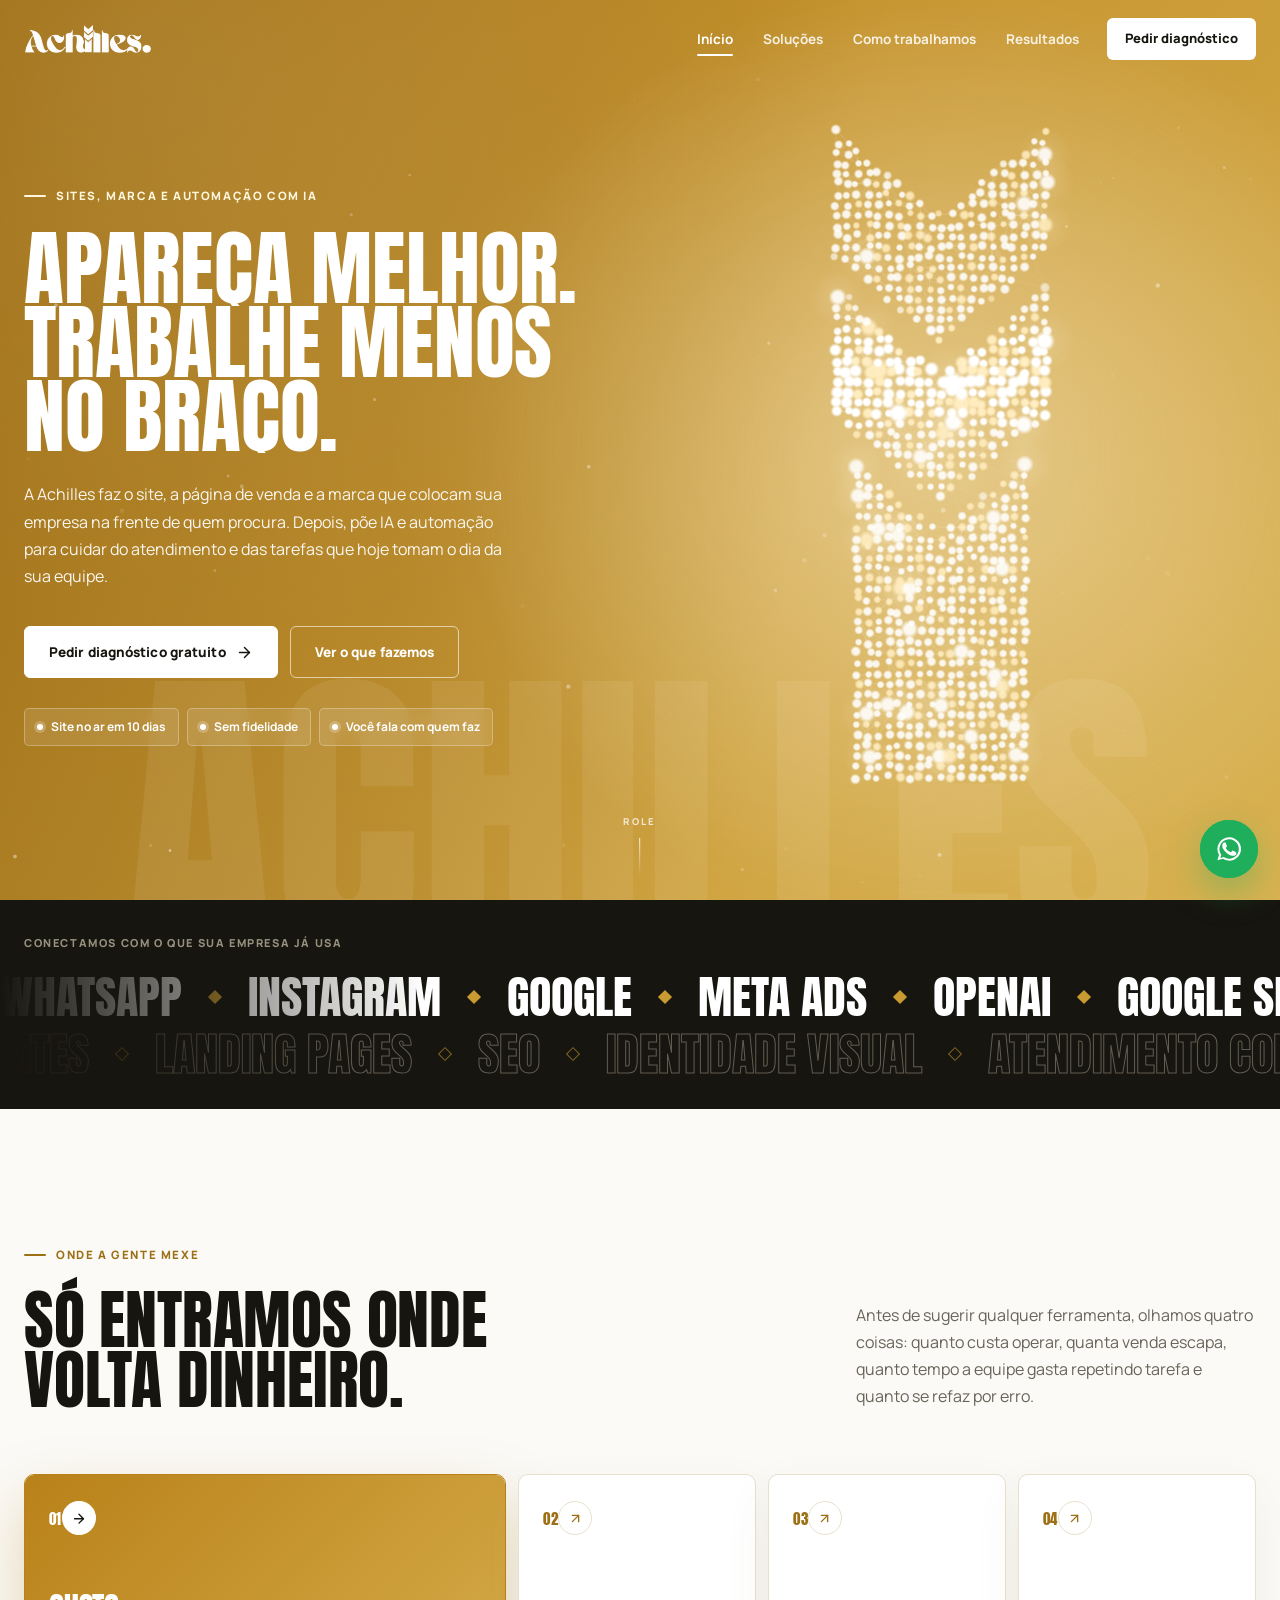
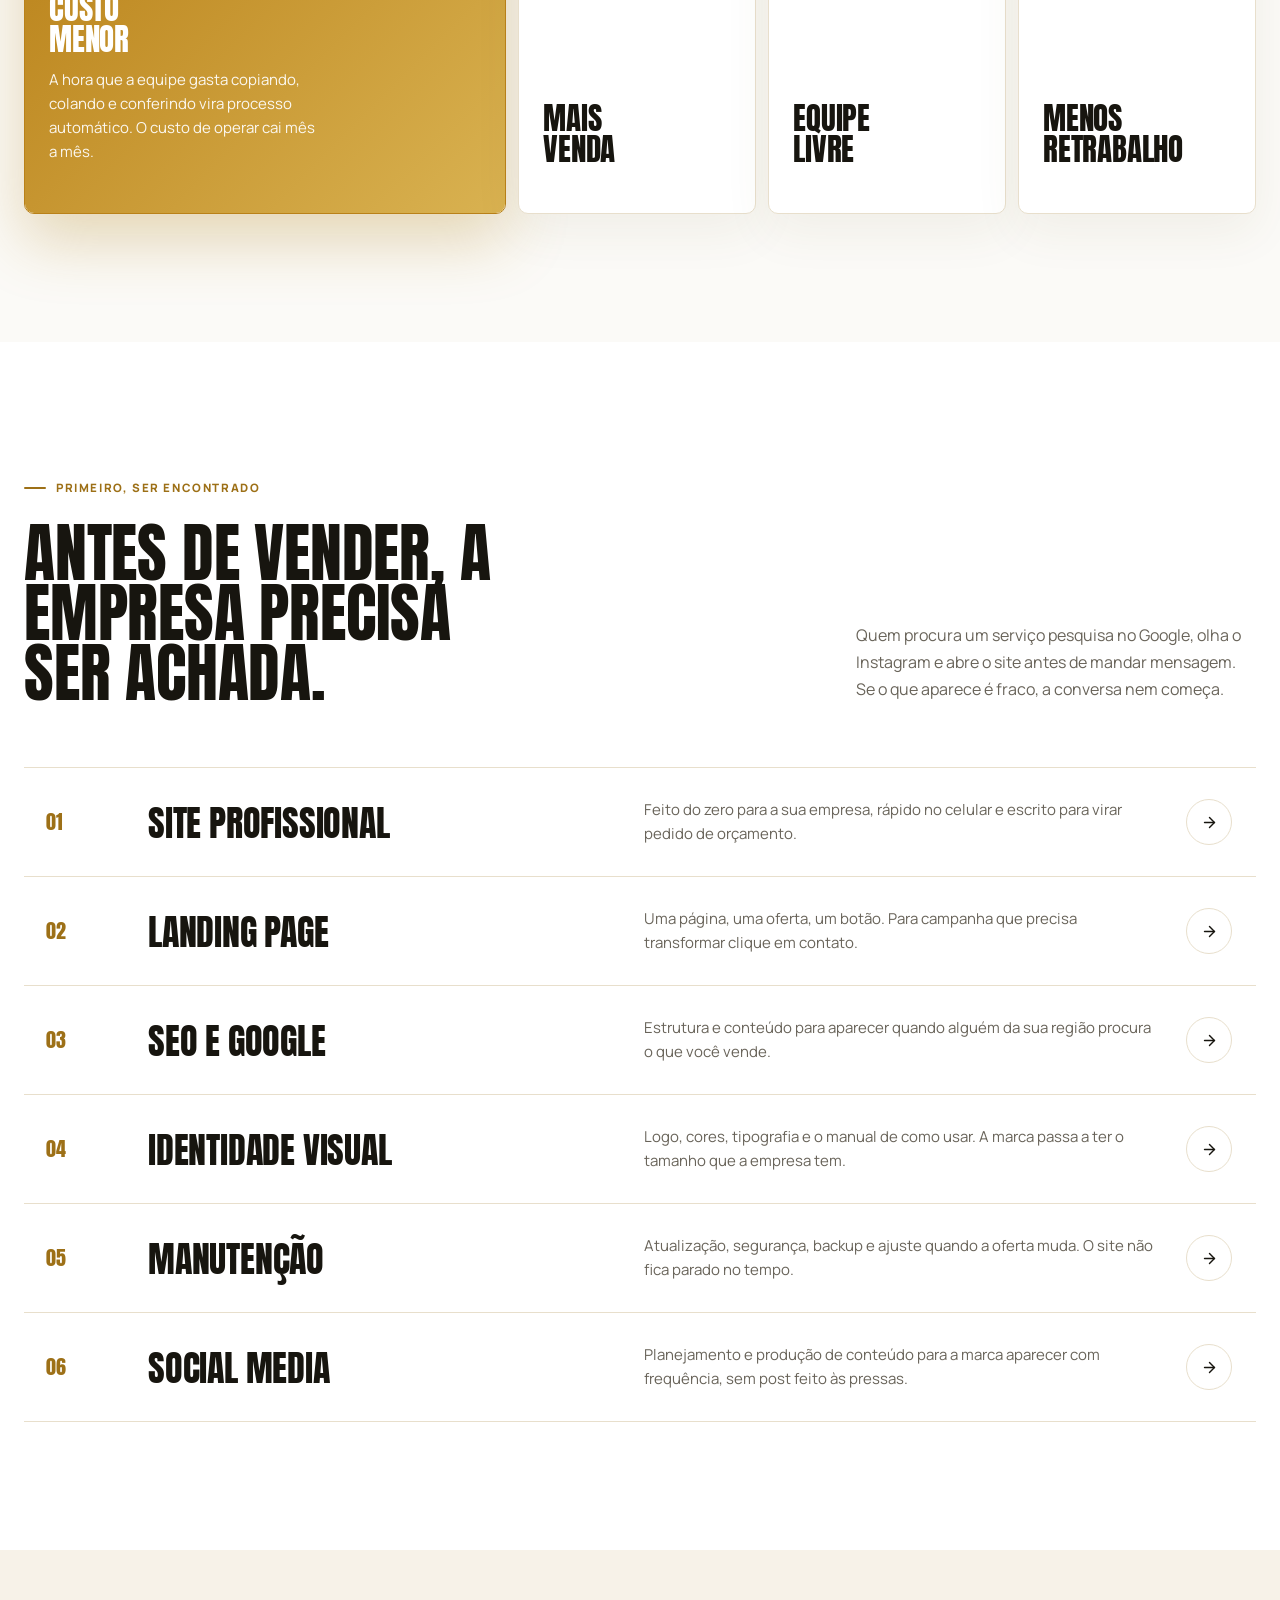
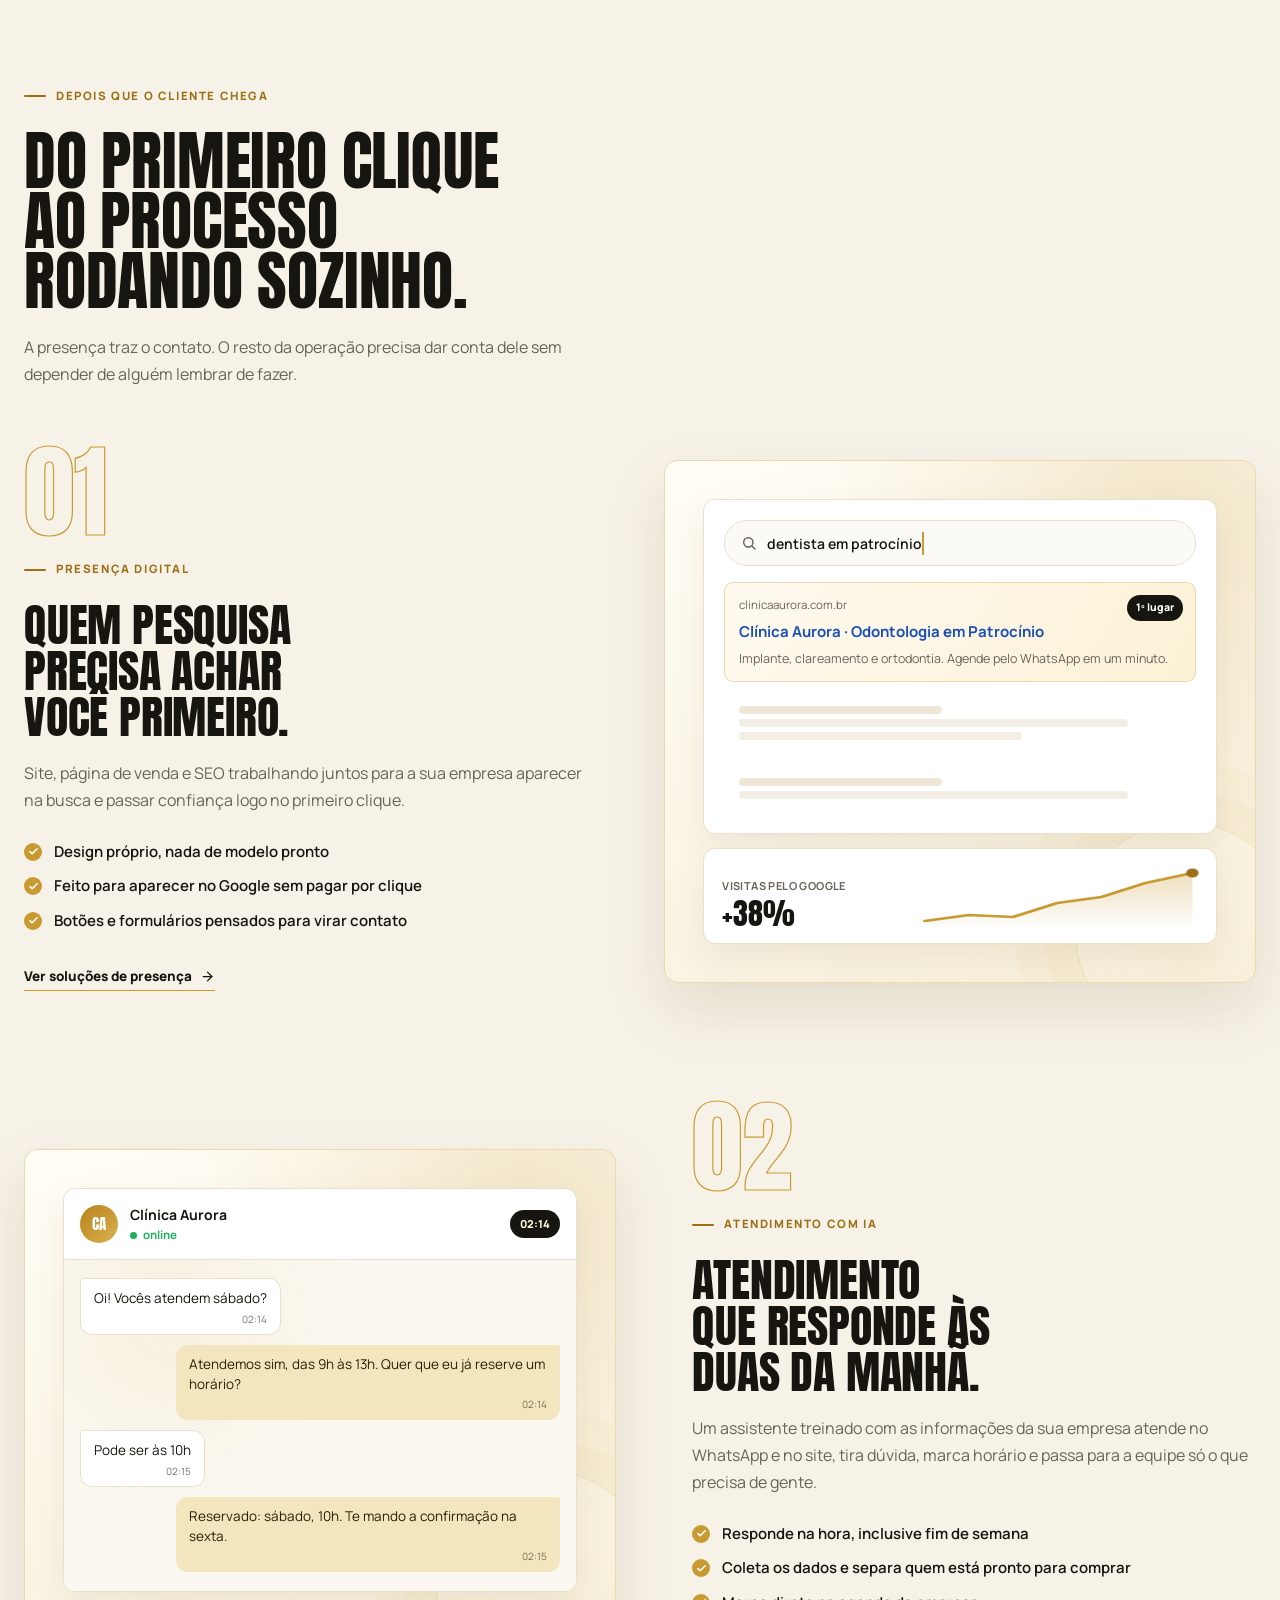
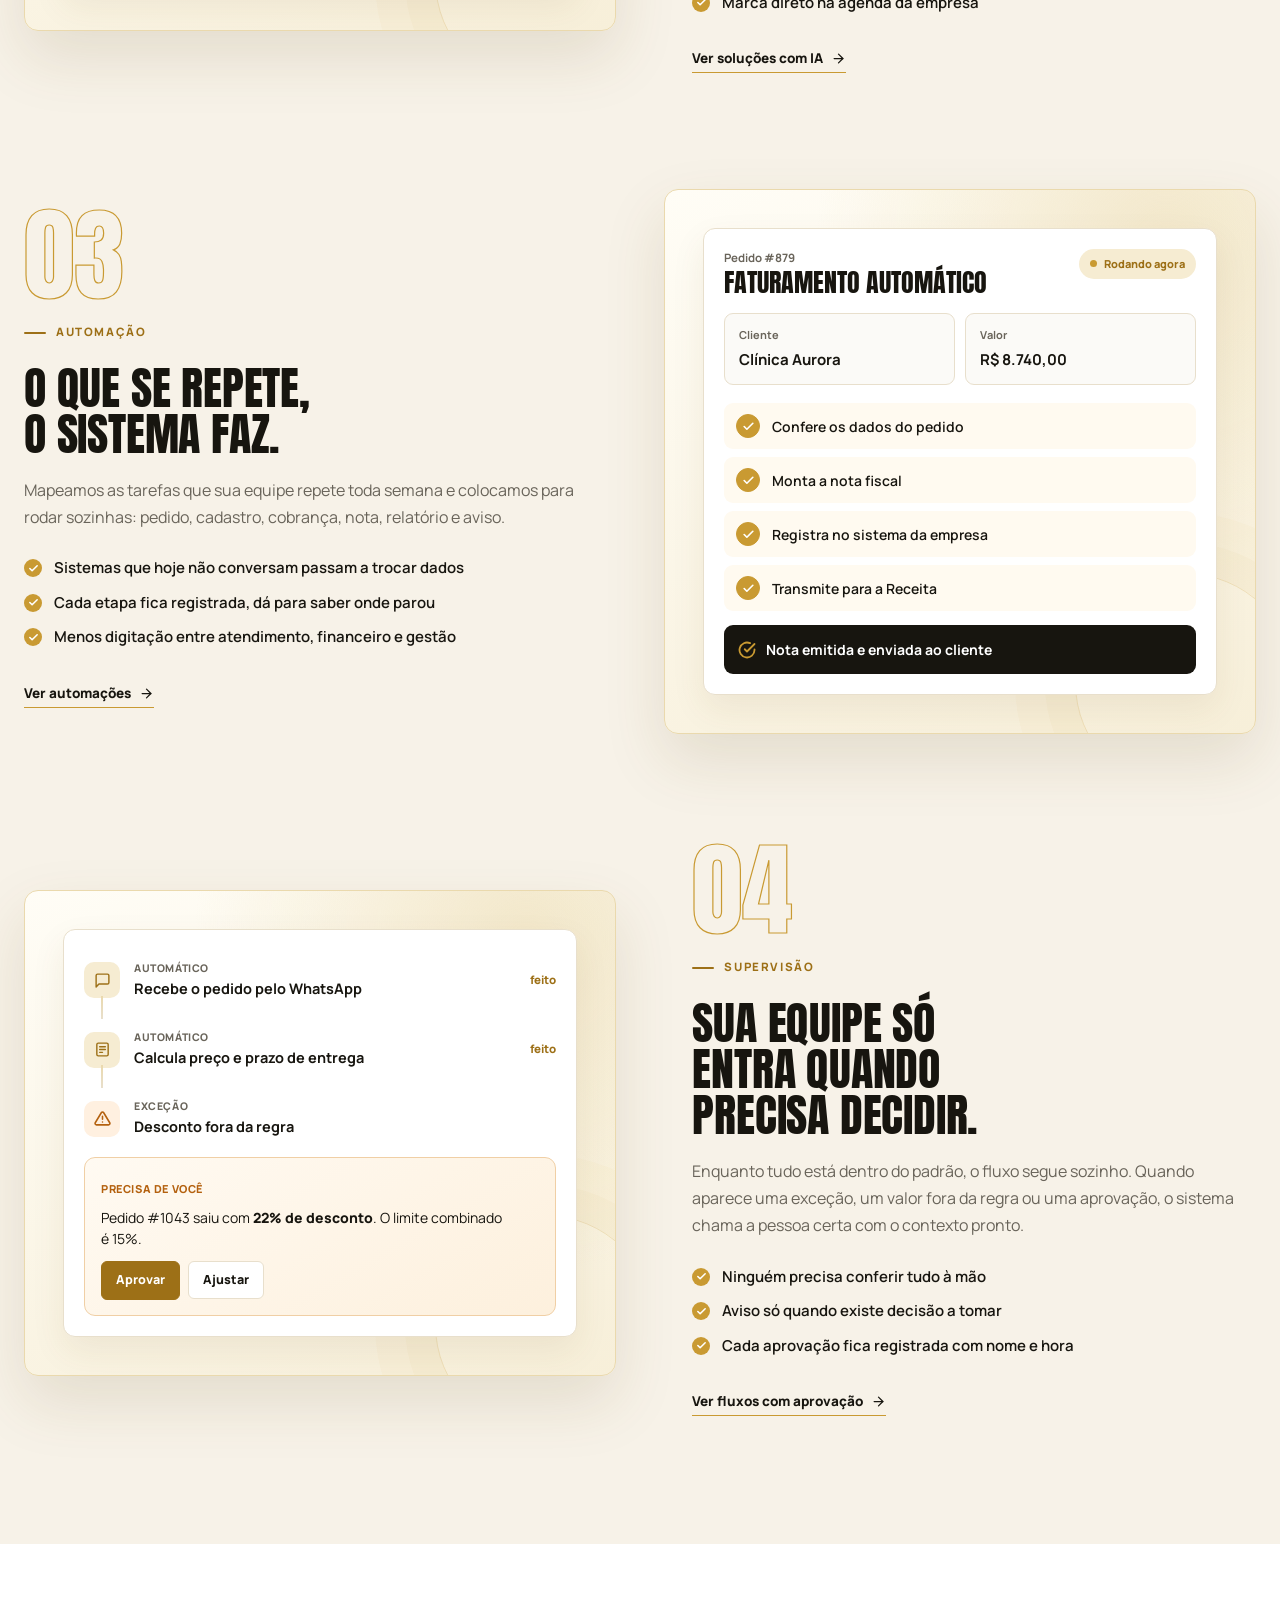
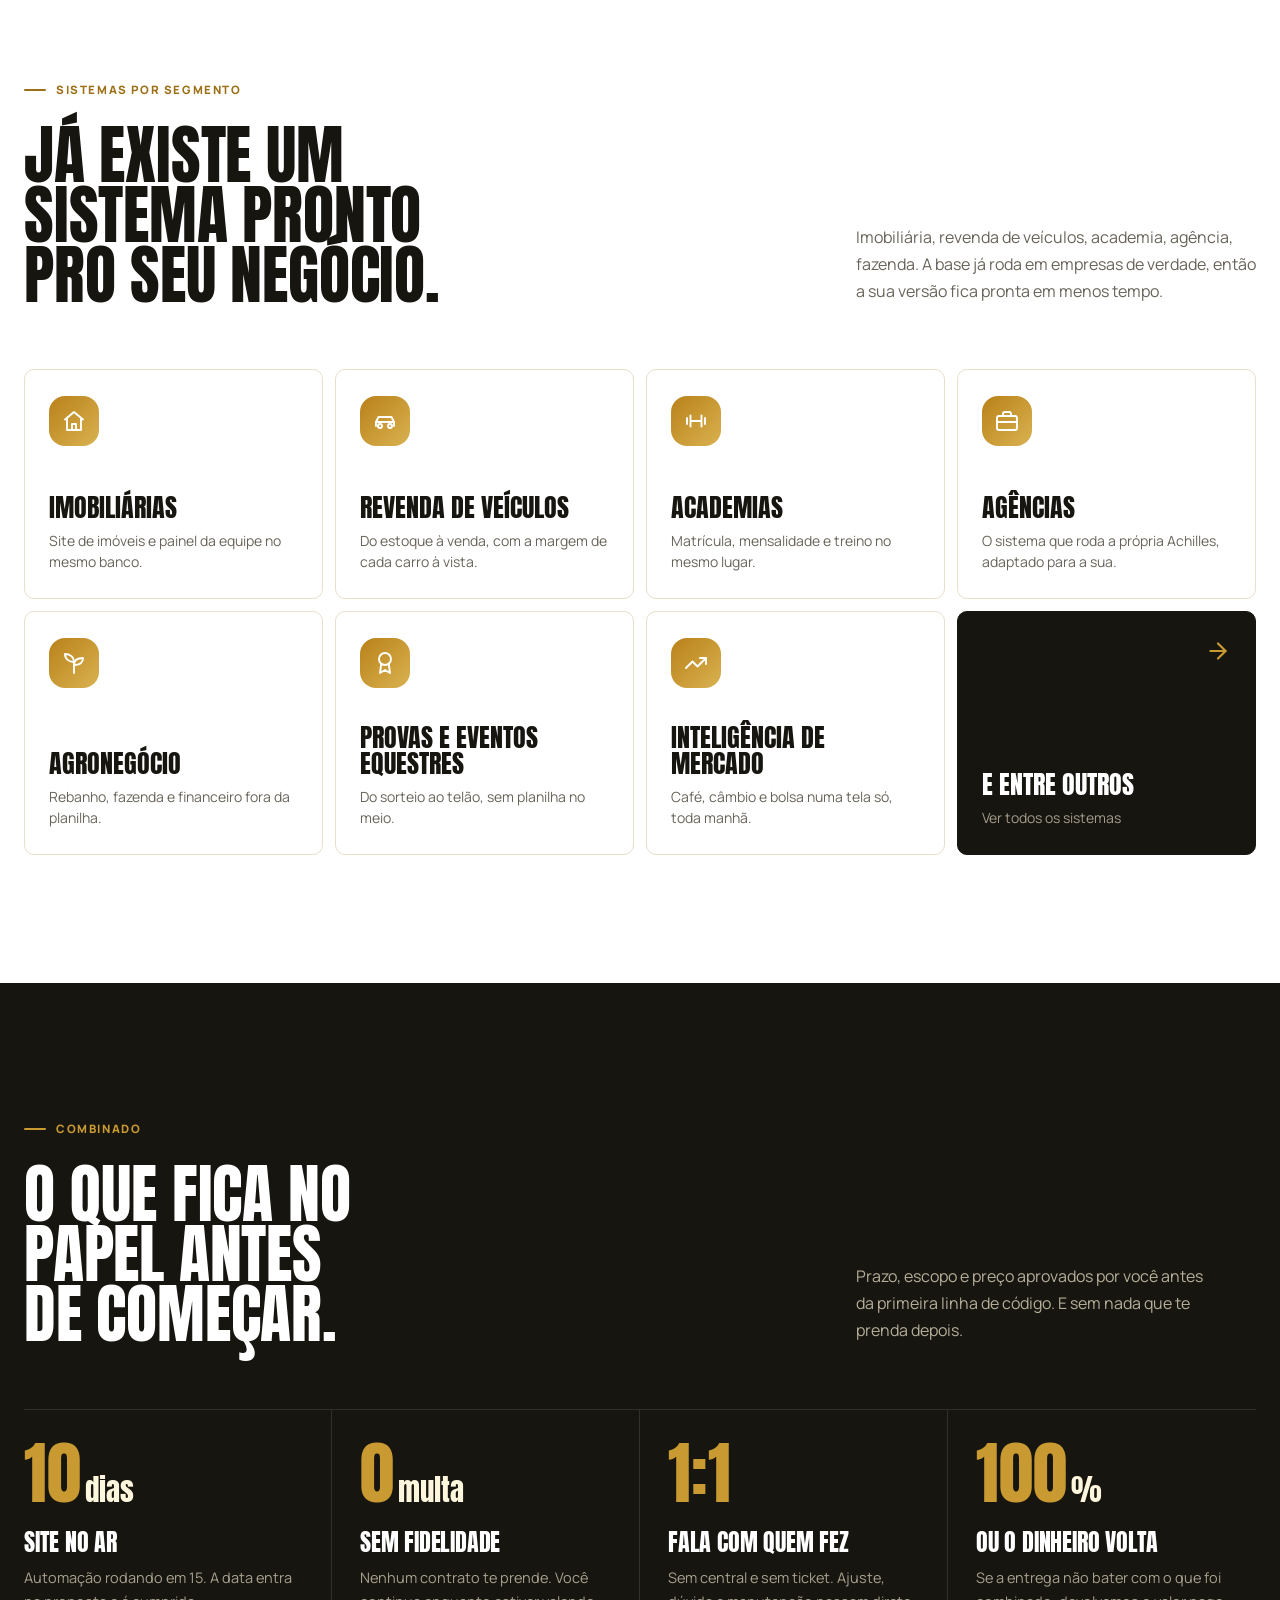
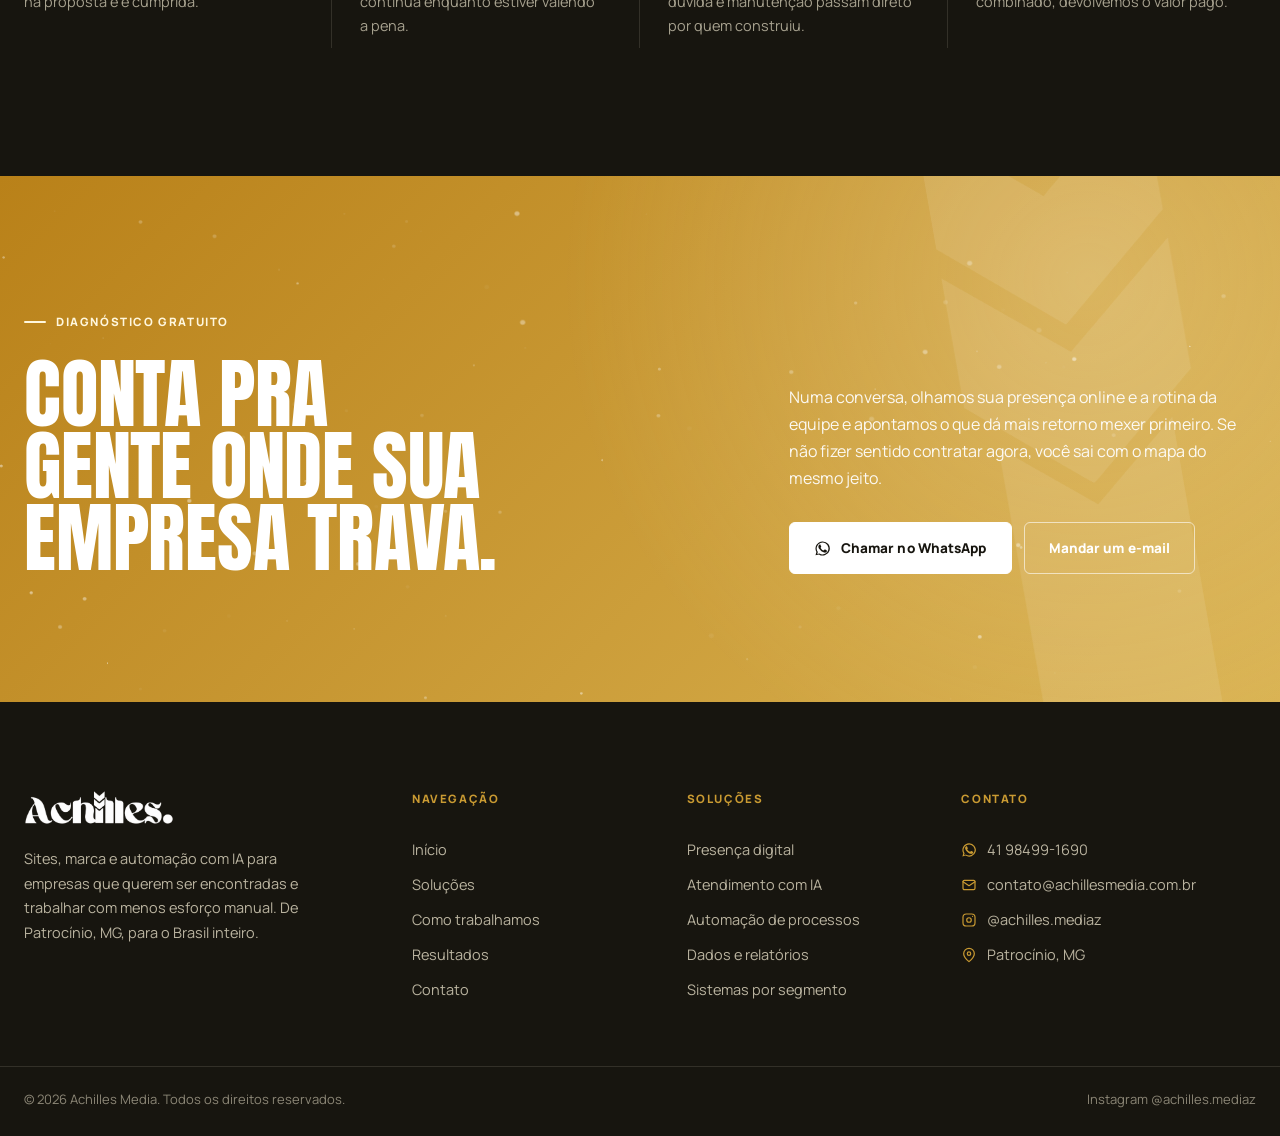
==== commit fdbe1fbc: "Sistemas por segmento e título do hero todo em branco - Nova frente em Soluções com os sistemas pron" ====
--- a/index.html
+++ b/index.html
@@ -53,7 +53,7 @@
   <link rel="preconnect" href="https://fonts.googleapis.com" />
   <link rel="preconnect" href="https://fonts.gstatic.com" crossorigin />
   <link href="https://fonts.googleapis.com/css2?family=Anton&family=Manrope:wght@400;500;600;700;800&display=swap" rel="stylesheet" />
-  <link rel="stylesheet" href="styles.css?v=3" />
+  <link rel="stylesheet" href="styles.css?v=4" />
 </head>
 <body>
 
@@ -359,6 +359,29 @@
     </div>
   </section>
 
+  <!-- SISTEMAS -->
+  <section class="band band-paper" id="sistemas">
+    <div class="wrap">
+      <div class="head head-split reveal">
+        <div>
+          <span class="eyebrow">Sistemas por segmento</span>
+          <h2>Já existe um sistema pronto pro seu negócio.</h2>
+        </div>
+        <p class="lead">Imobiliária, revenda de veículos, academia, agência, fazenda. A base já roda em empresas de verdade, então a sua versão fica pronta em menos tempo.</p>
+      </div>
+      <div class="seg-grid">
+        <a class="seg reveal" style="--i:0" href="solucoes.html#sistemas"><span class="sys-ico"><svg viewBox="0 0 24 24" fill="none" stroke="currentColor" stroke-width="1.9" stroke-linecap="round" stroke-linejoin="round"><path d="M3 10.5 12 3l9 7.5"/><path d="M5 9.5V21h14V9.5"/><path d="M10 21v-6h4v6"/></svg></span><strong>Imobiliárias</strong><span>Site de imóveis e painel da equipe no mesmo banco.</span></a>
+        <a class="seg reveal" style="--i:1" href="solucoes.html#sistemas"><span class="sys-ico"><svg viewBox="0 0 24 24" fill="none" stroke="currentColor" stroke-width="1.9" stroke-linecap="round" stroke-linejoin="round"><path d="M3 17v-4l2.5-5h13L21 13v4"/><line x1="3" y1="13" x2="21" y2="13"/><circle cx="7" cy="17" r="2"/><circle cx="17" cy="17" r="2"/></svg></span><strong>Revenda de veículos</strong><span>Do estoque à venda, com a margem de cada carro à vista.</span></a>
+        <a class="seg reveal" style="--i:2" href="solucoes.html#sistemas"><span class="sys-ico"><svg viewBox="0 0 24 24" fill="none" stroke="currentColor" stroke-width="1.9" stroke-linecap="round" stroke-linejoin="round"><path d="M6.5 6.5v11M17.5 6.5v11M3 9v6M21 9v6M6.5 12h11"/></svg></span><strong>Academias</strong><span>Matrícula, mensalidade e treino no mesmo lugar.</span></a>
+        <a class="seg reveal" style="--i:3" href="solucoes.html#sistemas"><span class="sys-ico"><svg viewBox="0 0 24 24" fill="none" stroke="currentColor" stroke-width="1.9" stroke-linecap="round" stroke-linejoin="round"><rect x="2" y="7" width="20" height="14" rx="2"/><path d="M16 7V5a2 2 0 0 0-2-2h-4a2 2 0 0 0-2 2v2"/><line x1="2" y1="13" x2="22" y2="13"/></svg></span><strong>Agências</strong><span>O sistema que roda a própria Achilles, adaptado para a sua.</span></a>
+        <a class="seg reveal" style="--i:0" href="solucoes.html#sistemas"><span class="sys-ico"><svg viewBox="0 0 24 24" fill="none" stroke="currentColor" stroke-width="1.9" stroke-linecap="round" stroke-linejoin="round"><path d="M12 22V11"/><path d="M12 11C12 6 8 3 3 3c0 5 4 8 9 8z"/><path d="M12 14c0-4 3-7 9-7 0 4-3 7-9 7z"/></svg></span><strong>Agronegócio</strong><span>Rebanho, fazenda e financeiro fora da planilha.</span></a>
+        <a class="seg reveal" style="--i:1" href="solucoes.html#sistemas"><span class="sys-ico"><svg viewBox="0 0 24 24" fill="none" stroke="currentColor" stroke-width="1.9" stroke-linecap="round" stroke-linejoin="round"><circle cx="12" cy="8" r="6"/><path d="M8.2 13.2 7 22l5-3 5 3-1.2-8.8"/></svg></span><strong>Provas e eventos equestres</strong><span>Do sorteio ao telão, sem planilha no meio.</span></a>
+        <a class="seg reveal" style="--i:2" href="solucoes.html#sistemas"><span class="sys-ico"><svg viewBox="0 0 24 24" fill="none" stroke="currentColor" stroke-width="1.9" stroke-linecap="round" stroke-linejoin="round"><polyline points="22 7 13.5 15.5 8.5 10.5 2 17"/><polyline points="16 7 22 7 22 13"/></svg></span><strong>Inteligência de mercado</strong><span>Café, câmbio e bolsa numa tela só, toda manhã.</span></a>
+        <a class="seg seg-more reveal" style="--i:3" href="solucoes.html#sistemas"><strong>E entre outros</strong><span>Ver todos os sistemas</span><svg viewBox="0 0 24 24" fill="none" stroke="currentColor" stroke-width="2" stroke-linecap="round" stroke-linejoin="round"><line x1="5" y1="12" x2="19" y2="12"/><polyline points="12 5 19 12 12 19"/></svg></a>
+      </div>
+    </div>
+  </section>
+
   <!-- COMBINADO -->
   <section class="band band-ink">
     <div class="wrap">
@@ -422,6 +445,7 @@
           <a href="solucoes.html#ia">Atendimento com IA</a>
           <a href="solucoes.html#ia">Automação de processos</a>
           <a href="solucoes.html#ia">Dados e relatórios</a>
+          <a href="solucoes.html#sistemas">Sistemas por segmento</a>
         </div>
         <div class="footer-col footer-contact">
           <h4>CONTATO</h4>
@@ -444,7 +468,7 @@
     <svg viewBox="0 0 24 24" fill="currentColor"><path d="M17.5 14.4c-.3-.2-1.7-.9-2-1-.3-.1-.5-.1-.7.1-.2.3-.7 1-.9 1.1-.2.2-.3.2-.6.1-.3-.2-1.2-.5-2.3-1.4-.9-.8-1.4-1.7-1.6-2-.2-.3 0-.5.1-.6.1-.1.3-.3.4-.5.1-.2.2-.3.3-.5.1-.2 0-.4 0-.5 0-.1-.7-1.6-.9-2.2-.2-.6-.5-.5-.7-.5h-.6c-.2 0-.5.1-.8.4-.3.3-1 1-1 2.5s1.1 2.9 1.2 3.1c.2.2 2.1 3.3 5.2 4.6.7.3 1.3.5 1.7.6.7.2 1.4.2 1.9.1.6-.1 1.7-.7 1.9-1.4.2-.7.2-1.2.2-1.4-.1-.1-.3-.2-.6-.3zM12 2a10 10 0 0 0-8.6 15l-1.3 4.7 4.8-1.3A10 10 0 1 0 12 2zm0 18.3a8.3 8.3 0 0 1-4.2-1.2l-.3-.2-2.9.8.8-2.8-.2-.3A8.3 8.3 0 1 1 12 20.3z"/></svg>
   </a>
 
-  <script src="assets/hero-logo-data.js?v=3"></script>
-  <script src="app.js?v=3" defer></script>
+  <script src="assets/hero-logo-data.js?v=4"></script>
+  <script src="app.js?v=4" defer></script>
 </body>
 </html>
--- a/styles.css
+++ b/styles.css
@@ -316,7 +316,7 @@
   isolation: isolate;
 }
 .hero h1 { color: #fff; }
-.hero h1 .ink { color: var(--ink-2); }
+.hero h1 .ink { color: #fff; }
 .hero .lead { color: rgba(255, 255, 255, 0.93); }
 
 /* Sombra quente atrás do texto: o branco precisa de algo que o separe do
@@ -1405,6 +1405,95 @@
 .ask-form small { display: block; margin-top: 12px; color: rgba(255, 247, 221, 0.45); font-size: 12.5px; text-align: center; }
 
 /* ============================================================
+   SISTEMAS POR SEGMENTO
+   ============================================================ */
+.sys-grid { display: grid; grid-template-columns: repeat(2, 1fr); gap: 14px; }
+.sys {
+  display: flex;
+  flex-direction: column;
+  padding: 32px 30px 26px;
+  border: 1px solid var(--line);
+  border-radius: 14px;
+  background: var(--paper);
+  box-shadow: var(--shadow-card);
+  transition: transform 0.45s var(--ease), border-color 0.3s ease, box-shadow 0.45s ease;
+}
+.sys:hover { transform: translateY(-6px); border-color: #d6bd7b; box-shadow: 0 26px 60px rgba(103, 78, 26, 0.12); }
+.sys-top { display: flex; align-items: center; justify-content: space-between; margin-bottom: 26px; }
+.sys-ico {
+  display: grid;
+  place-items: center;
+  width: 58px;
+  height: 58px;
+  flex-shrink: 0;
+  border-radius: 16px;
+  background: var(--gold-hero);
+  color: #fff;
+}
+.sys-ico svg { width: 28px; height: 28px; }
+.sys-tag { color: var(--gold-deep); font-size: 11px; font-weight: 800; letter-spacing: 1.4px; text-transform: uppercase; }
+.sys h3 { font-size: clamp(30px, 2.8vw, 42px); }
+.sys-pitch { margin-top: 12px; color: var(--muted); font-size: 16px; line-height: 1.6; max-width: 44ch; }
+.sys .ticks { margin: 22px 0 6px; }
+.sys .ticks li { font-size: 14.5px; }
+.sys-foot { display: flex; flex-wrap: wrap; align-items: center; gap: 22px; margin-top: auto; }
+.sys-demo { display: inline-flex; align-items: center; gap: 8px; padding-top: 22px; color: var(--gold-deep); font-size: 13px; font-weight: 800; }
+.sys-demo svg { width: 15px; height: 15px; }
+.sys-demo:hover { color: var(--ink); }
+.sys-other {
+  justify-content: center;
+  border-color: #b98119;
+  color: #fff;
+  background: radial-gradient(circle at 90% 0%, rgba(255, 240, 199, 0.3), transparent 50%), var(--gold-hero);
+  box-shadow: 0 26px 62px rgba(176, 128, 26, 0.32);
+}
+.sys-other .sys-tag { color: var(--cream); margin-bottom: 18px; }
+.sys-other h3 { color: #fff; max-width: 12ch; }
+.sys-other .sys-pitch { color: rgba(255, 255, 255, 0.92); }
+.sys-other .btn { align-self: flex-start; margin-top: 26px; }
+
+/* Vitrine da home: blocos que se enchem de dourado, como o índice de serviços. */
+.seg-grid { display: grid; grid-template-columns: repeat(4, 1fr); gap: 12px; }
+.seg {
+  position: relative;
+  display: flex;
+  flex-direction: column;
+  gap: 10px;
+  min-height: 230px;
+  padding: 26px 24px;
+  border: 1px solid var(--line);
+  border-radius: var(--radius);
+  background: var(--paper);
+  overflow: hidden;
+  isolation: isolate;
+  transition: transform 0.45s var(--ease), border-color 0.3s ease;
+}
+.seg::before {
+  content: '';
+  position: absolute;
+  inset: 0;
+  z-index: -1;
+  background: var(--gold-hero);
+  transform: scaleY(0);
+  transform-origin: bottom;
+  transition: transform 0.55s var(--ease);
+}
+.seg .sys-ico { width: 50px; height: 50px; margin-bottom: auto; transition: background 0.35s ease, color 0.35s ease; }
+.seg .sys-ico svg { width: 24px; height: 24px; }
+.seg strong { margin-top: 26px; font: 400 26px/1 var(--display); text-transform: uppercase; color: var(--ink); transition: color 0.35s ease; }
+.seg span:not(.sys-ico) { color: var(--muted); font-size: 14px; line-height: 1.5; transition: color 0.35s ease; }
+.seg:hover { transform: translateY(-4px); border-color: #b98119; }
+.seg:hover::before { transform: scaleY(1); }
+.seg:hover strong { color: #fff; }
+.seg:hover span:not(.sys-ico) { color: rgba(255, 255, 255, 0.92); }
+.seg:hover .sys-ico { background: #fff; color: var(--gold-deep); }
+.seg-more { justify-content: flex-end; background: var(--ink); border-color: var(--ink); }
+.seg-more strong { color: #fff; }
+.seg-more span { color: rgba(255, 247, 221, 0.6) !important; }
+.seg-more > svg { position: absolute; top: 26px; right: 24px; width: 26px; height: 26px; color: var(--gold); transition: transform 0.35s var(--ease); }
+.seg-more:hover > svg { transform: translateX(4px); color: #fff; }
+
+/* ============================================================
    COMO TRABALHAMOS
    ============================================================ */
 .steps {
@@ -1624,6 +1713,7 @@
    RESPONSIVO
    ============================================================ */
 @media (max-width: 1080px) {
+  .seg-grid { grid-template-columns: repeat(2, 1fr); }
   .nav-links, .nav-cta { display: none; }
   .nav-toggle { display: grid; }
   .svc-grid { grid-template-columns: repeat(2, 1fr); }
@@ -1677,6 +1767,10 @@
 }
 
 @media (max-width: 640px) {
+  .sys-grid { grid-template-columns: 1fr; }
+  .sys { padding: 26px 22px 22px; }
+  .seg { min-height: 0; padding: 22px 20px; }
+  .seg strong { margin-top: 18px; font-size: 22px; }
   .svc-grid, .trio, .steps { grid-template-columns: 1fr; }
   .step, .step:nth-child(2n+1) { min-height: 0; border-right: 0; }
   .step + .step { border-top: 1px solid #e7ddc8; }
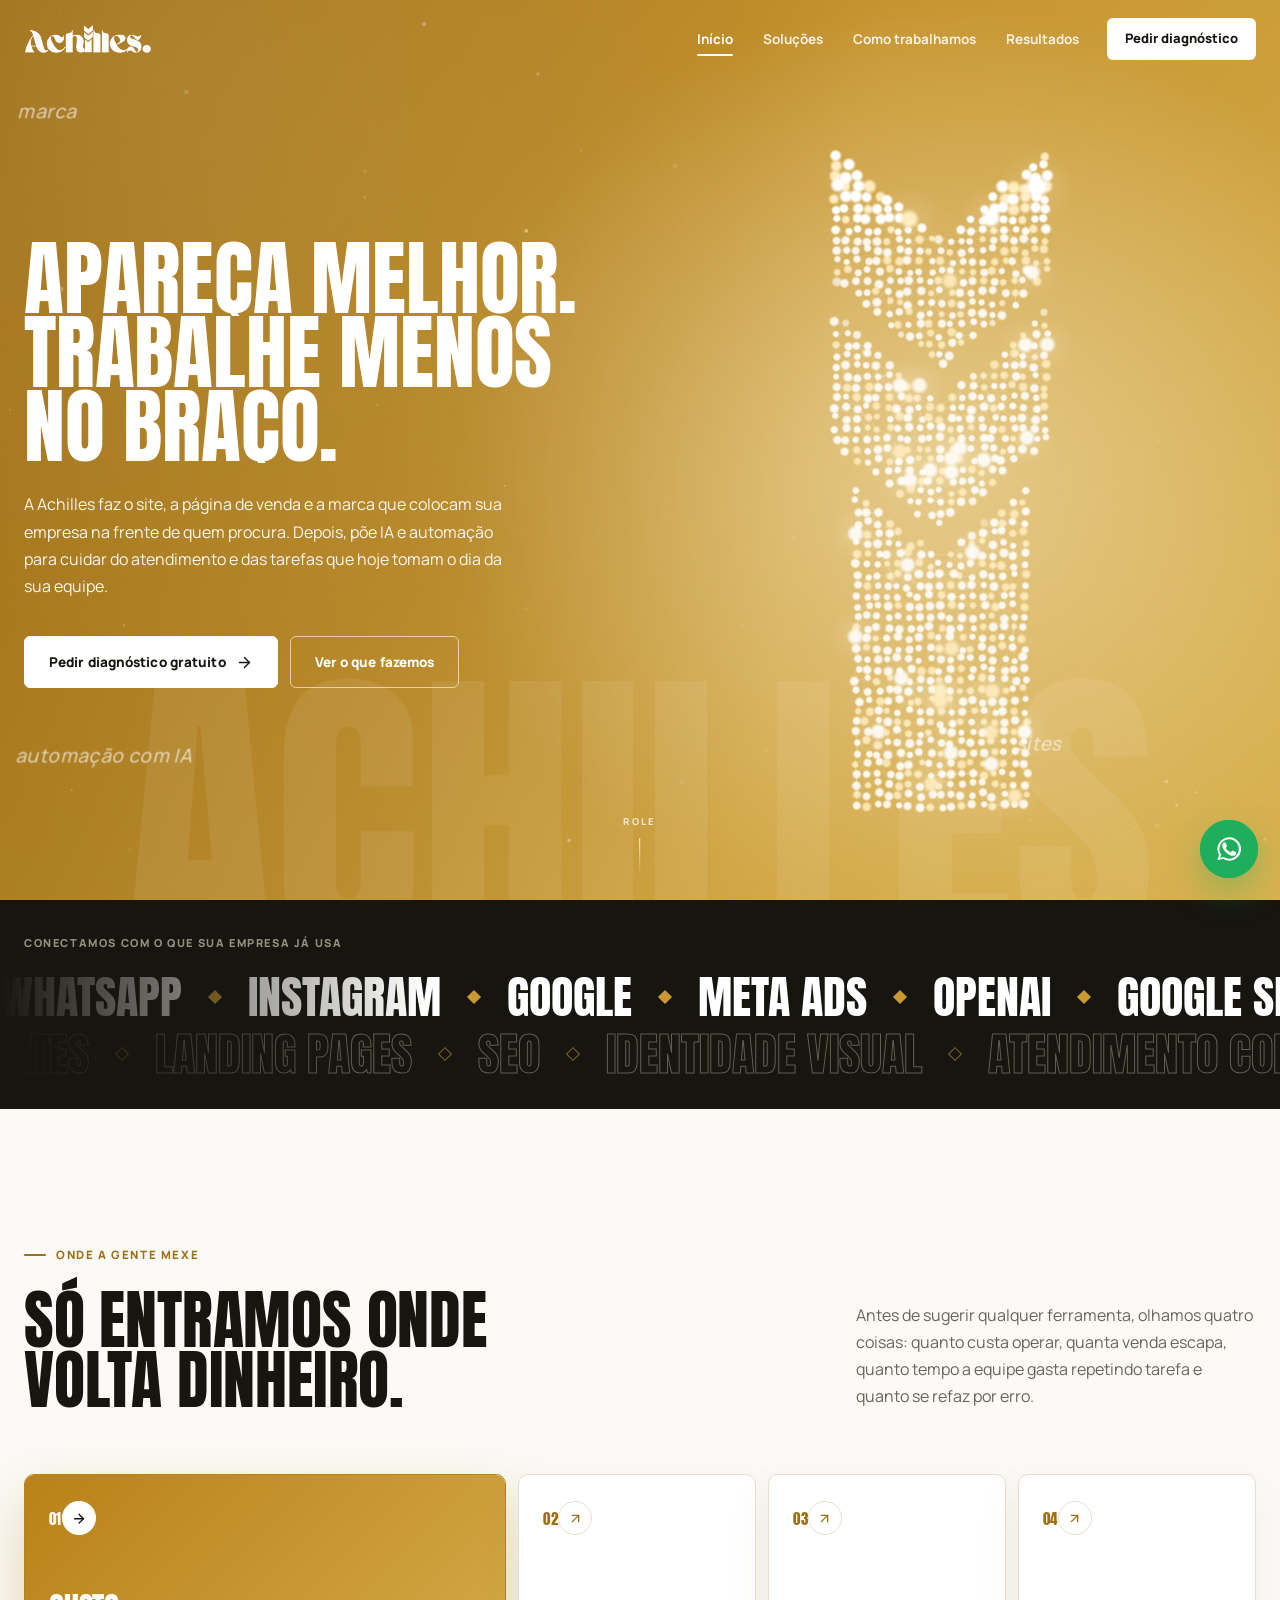
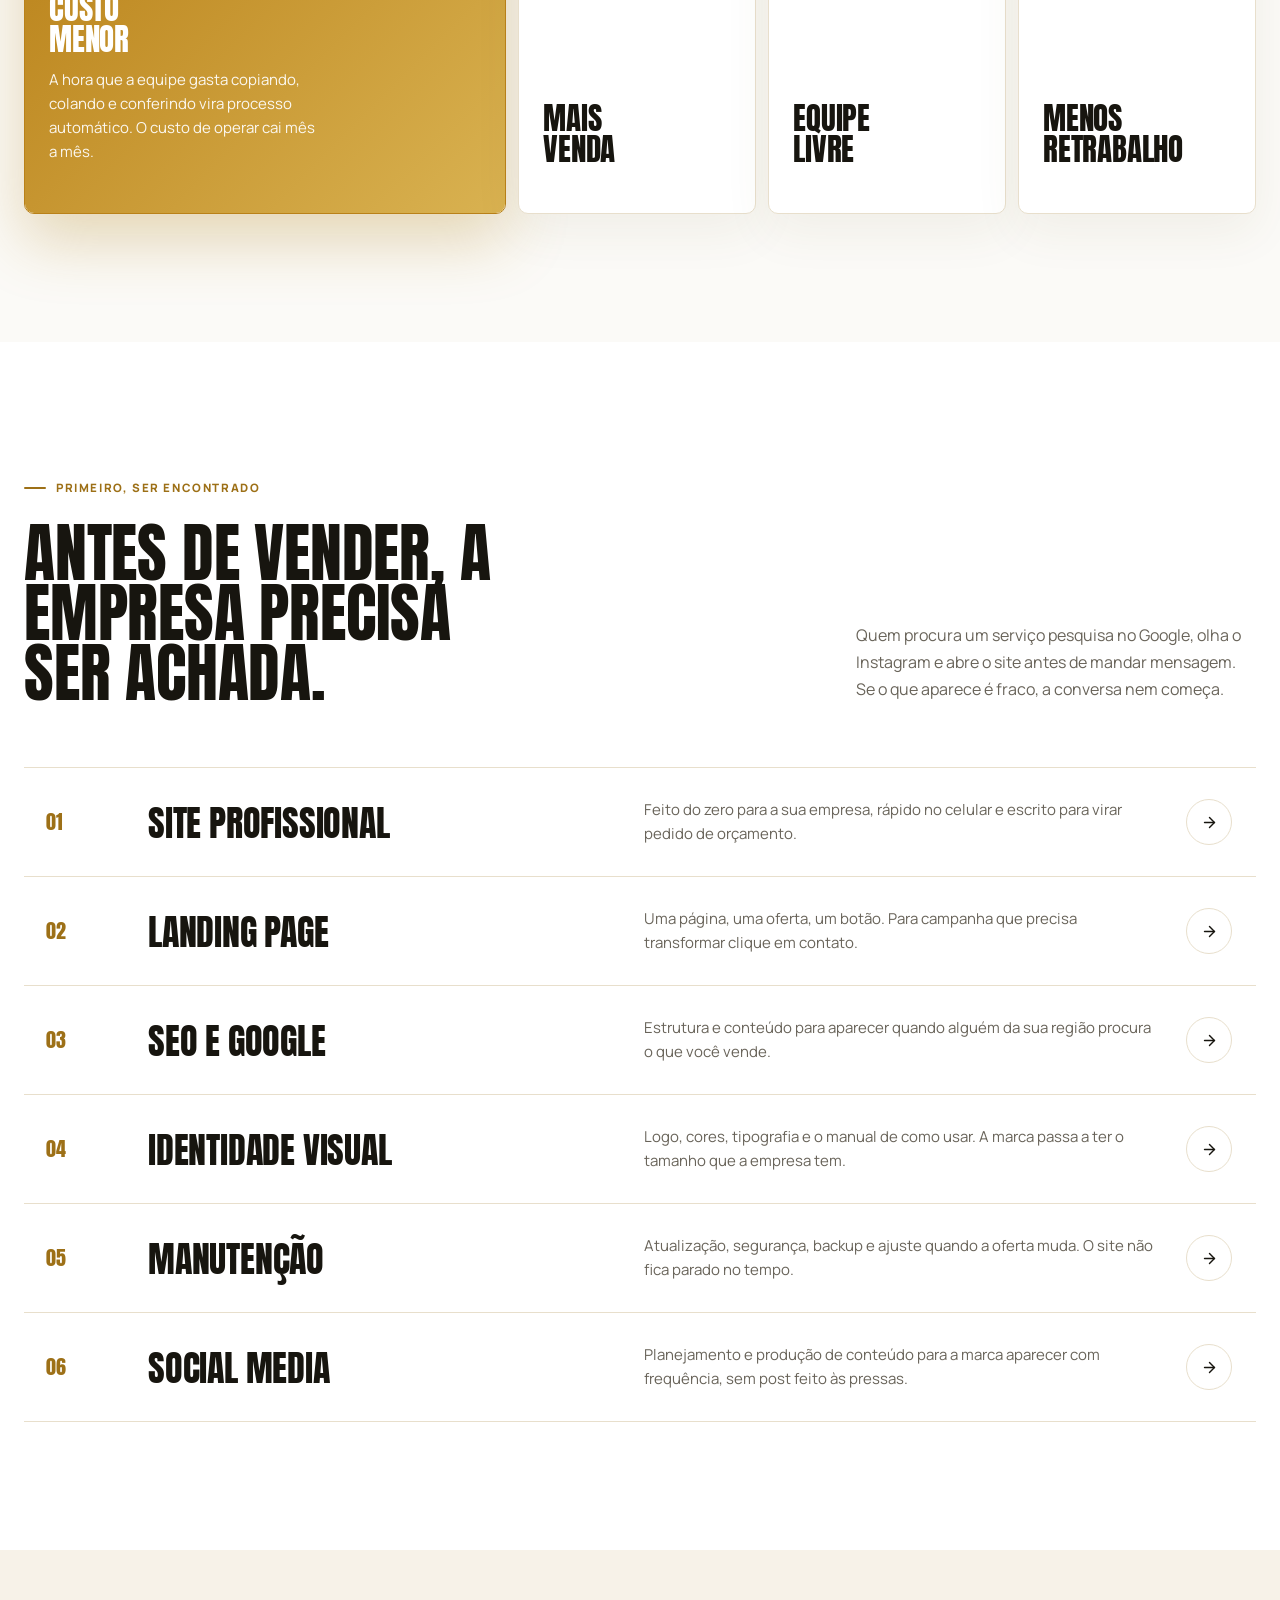
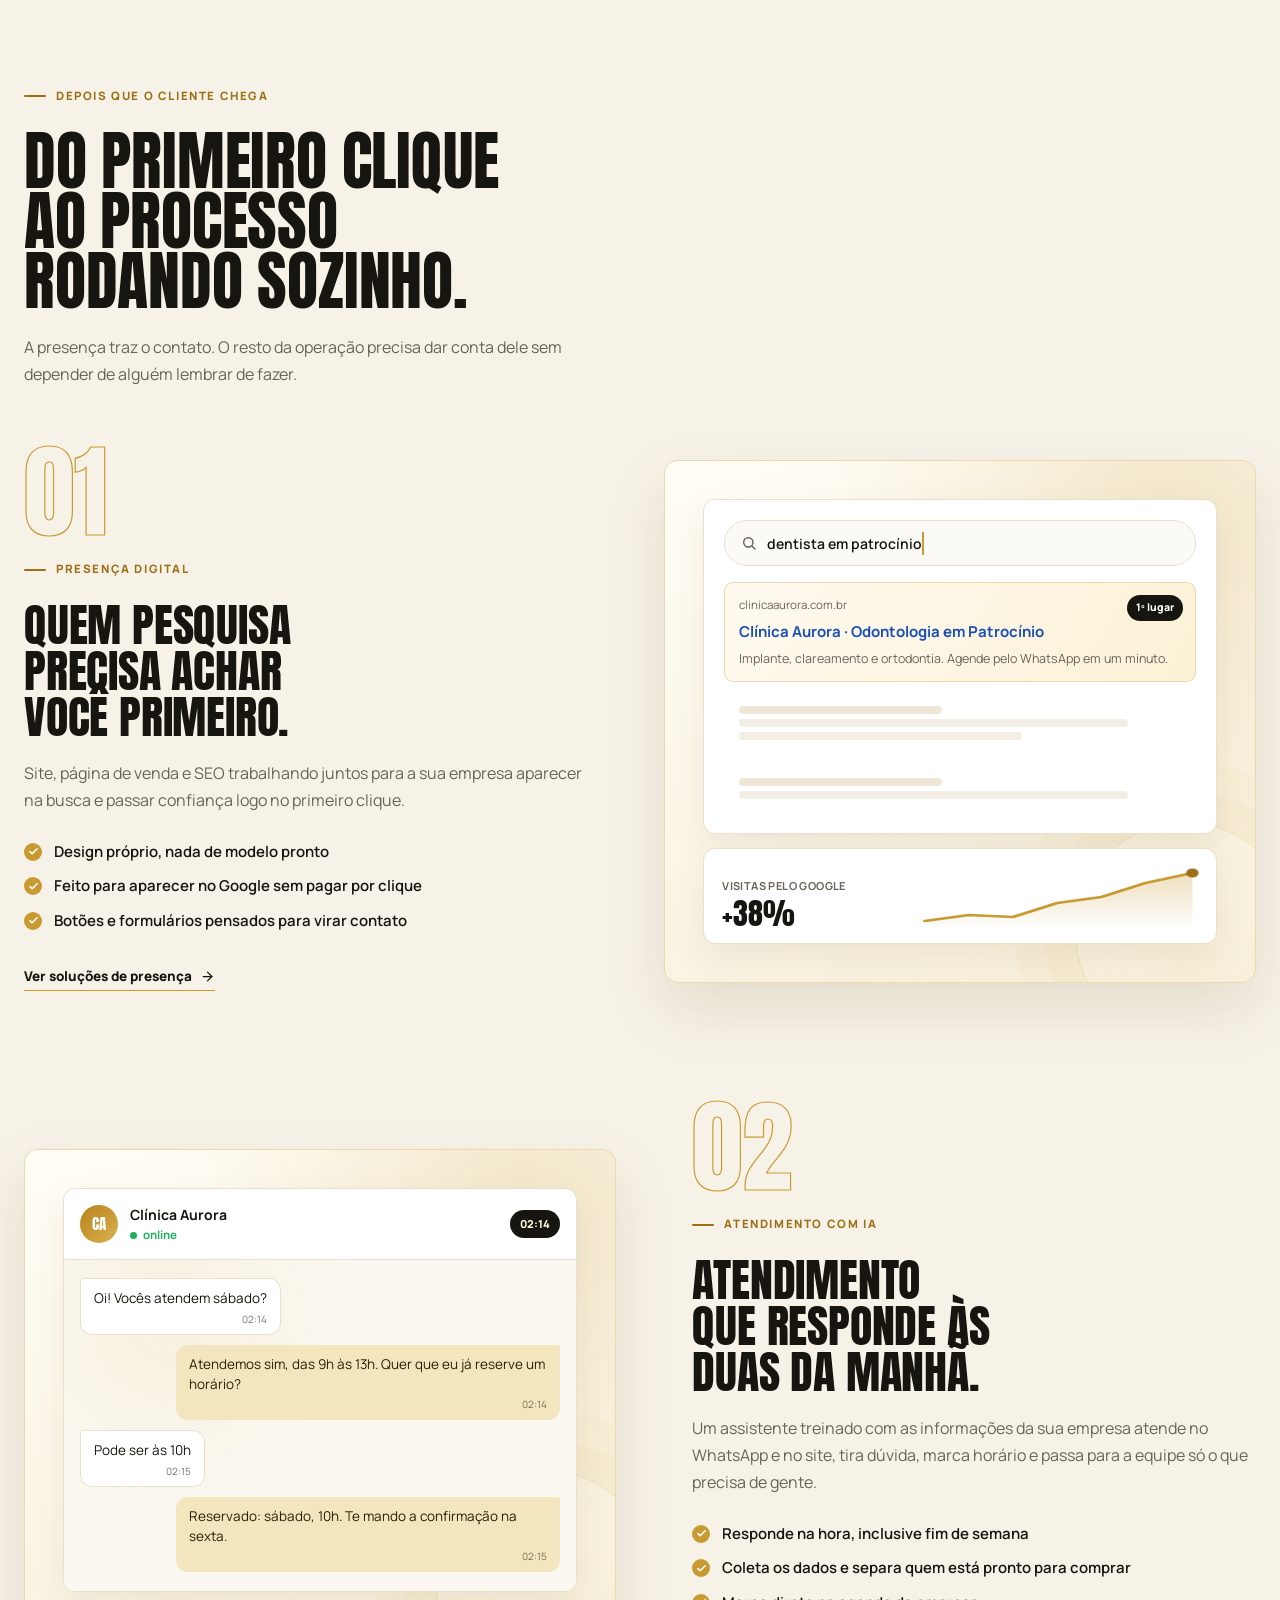
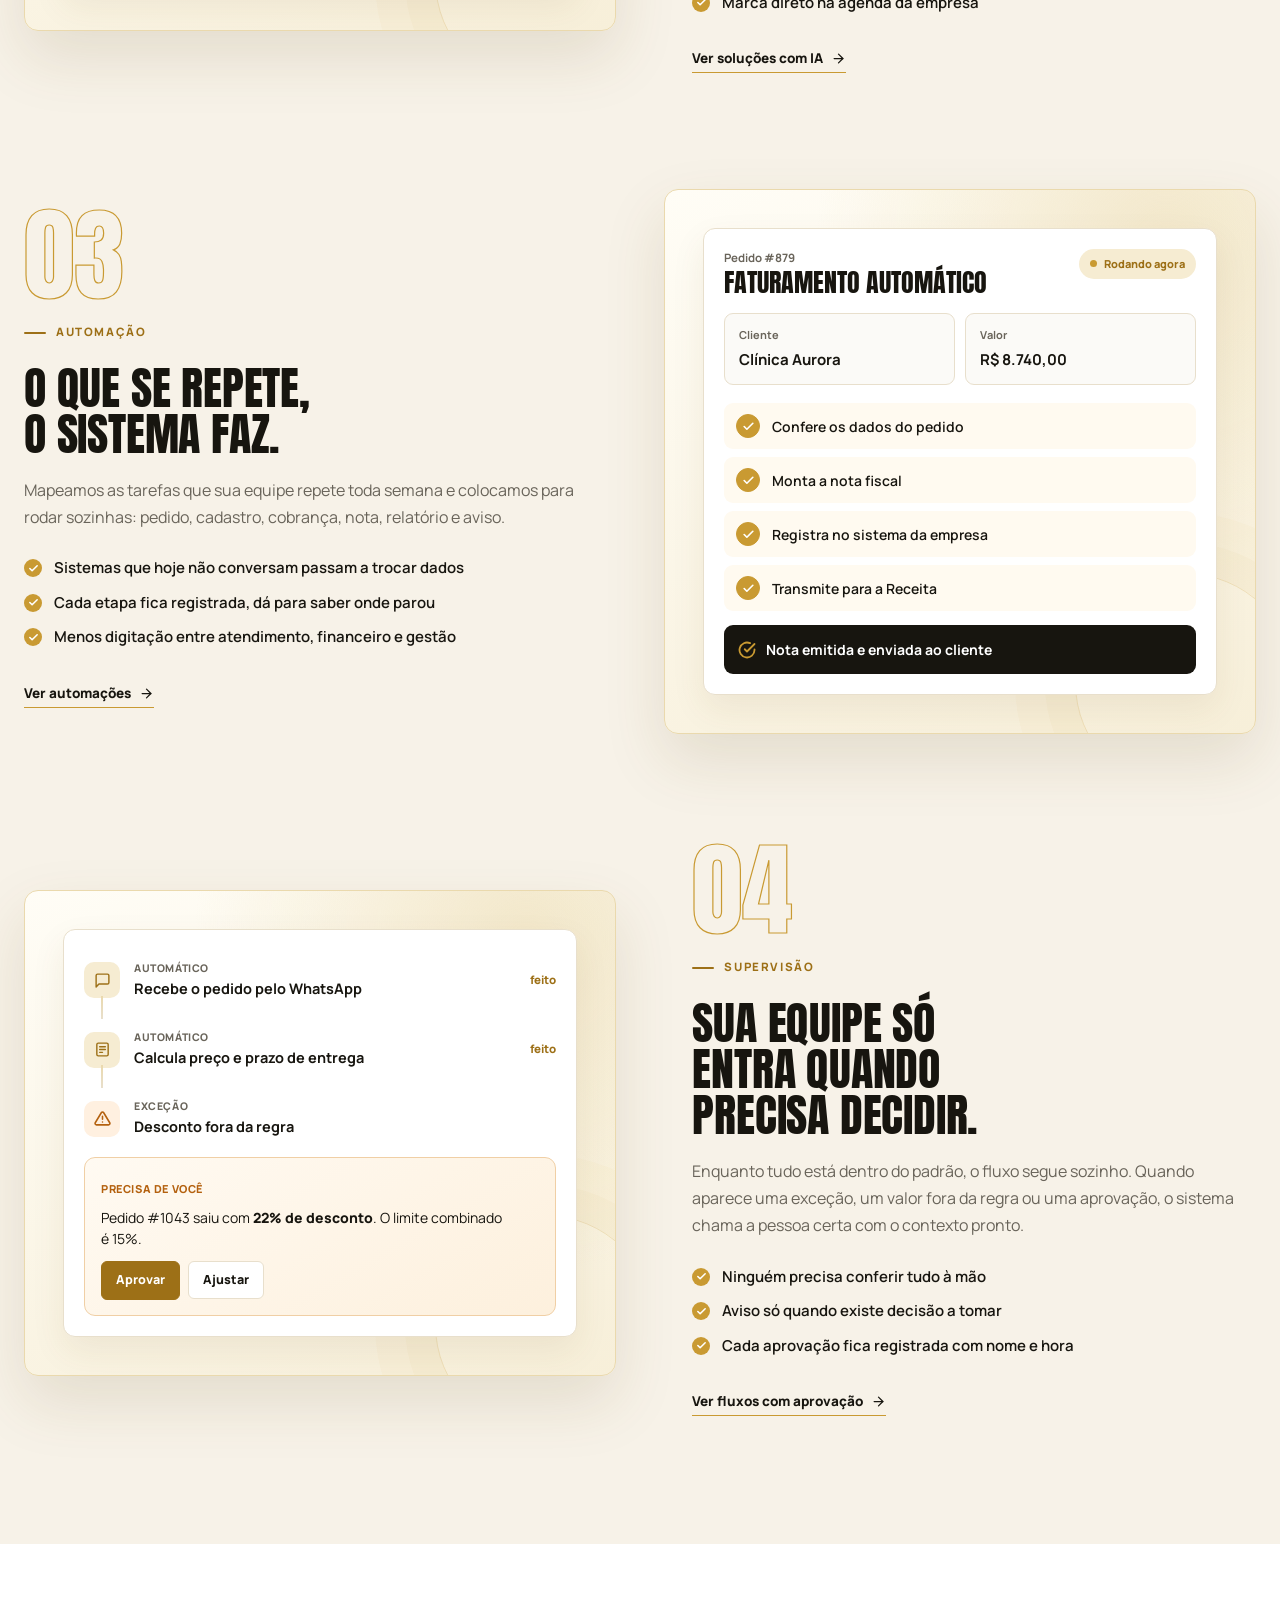
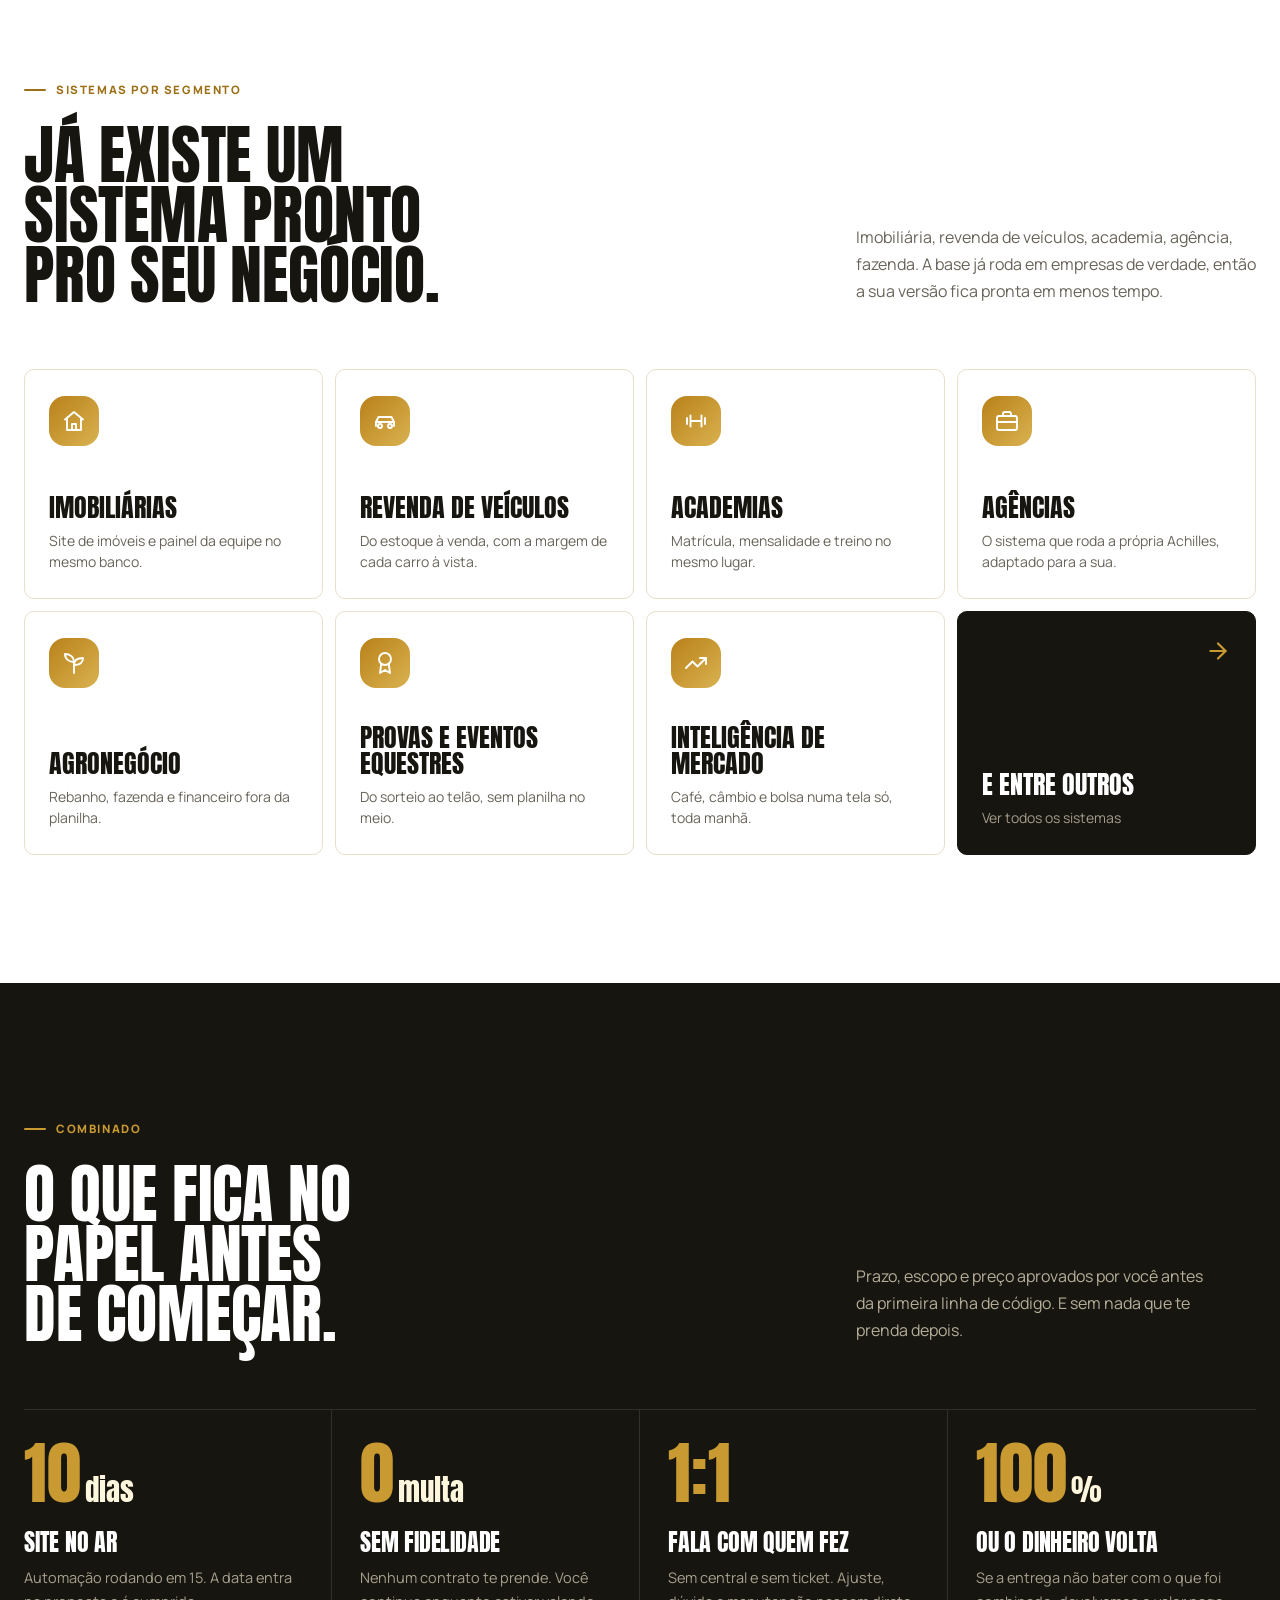
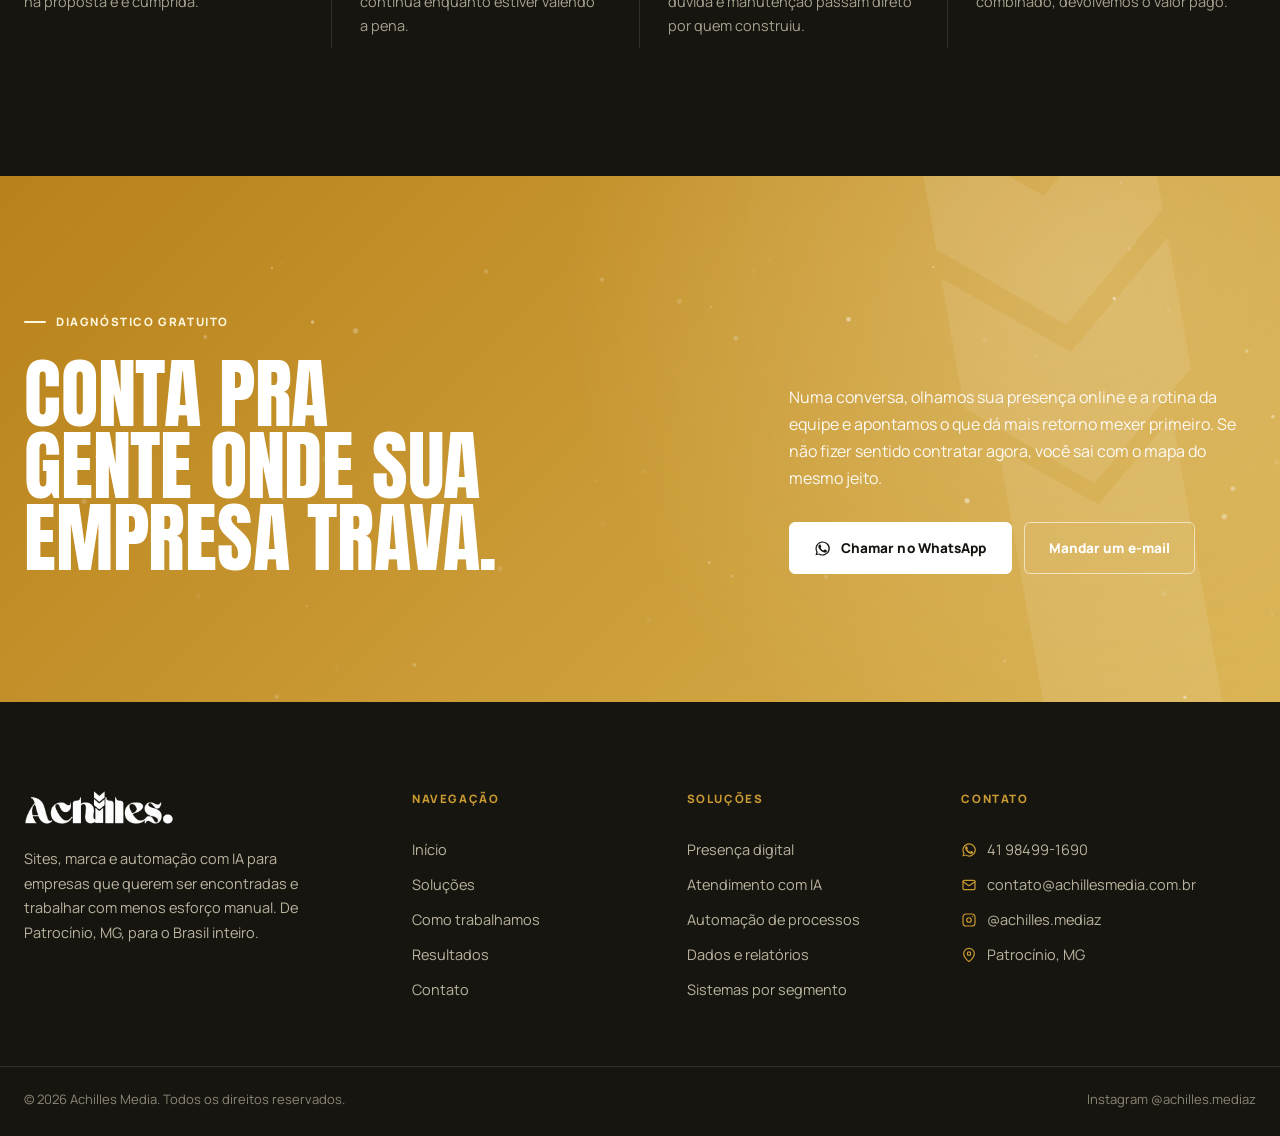
==== commit 16d9b539: "Hero: palavras à deriva no lugar dos selos e do sobretítulo (v=5) Co-Authored-By: Claude Opus 5.5 <n" ====
--- a/index.html
+++ b/index.html
@@ -53,7 +53,7 @@
   <link rel="preconnect" href="https://fonts.googleapis.com" />
   <link rel="preconnect" href="https://fonts.gstatic.com" crossorigin />
   <link href="https://fonts.googleapis.com/css2?family=Anton&family=Manrope:wght@400;500;600;700;800&display=swap" rel="stylesheet" />
-  <link rel="stylesheet" href="styles.css?v=4" />
+  <link rel="stylesheet" href="styles.css?v=5" />
 </head>
 <body>
 
@@ -90,9 +90,13 @@
     <div class="hero-shade" aria-hidden="true"></div>
     <canvas class="hero-canvas" data-src="assets/logo-achilles.png" aria-hidden="true"></canvas>
     <div class="hero-mark" aria-hidden="true">ACHILLES</div>
+    <div class="hero-drift" role="list" aria-label="O que a Achilles faz">
+      <span role="listitem">sites</span>
+      <span role="listitem">marca</span>
+      <span role="listitem">automação com IA</span>
+    </div>
     <div class="wrap hero-inner">
       <div class="hero-copy">
-        <span class="eyebrow light hero-in" style="--delay:60ms">Sites, marca e automação com IA</span>
         <h1 class="split">Apareça melhor. <span class="ink">Trabalhe menos no braço.</span></h1>
         <p class="lead hero-in" style="--delay:620ms">A Achilles faz o site, a página de venda e a marca que colocam sua empresa na frente de quem procura. Depois, põe IA e automação para cuidar do atendimento e das tarefas que hoje tomam o dia da sua equipe.</p>
         <div class="hero-actions hero-in" style="--delay:760ms">
@@ -101,11 +105,6 @@
           </a>
           <a href="solucoes.html" class="btn btn-line-light">Ver o que fazemos</a>
         </div>
-        <ul class="hero-ledger hero-in" style="--delay:900ms">
-          <li>Site no ar em 10 dias</li>
-          <li>Sem fidelidade</li>
-          <li>Você fala com quem faz</li>
-        </ul>
       </div>
     </div>
     <div class="hero-scroll" aria-hidden="true"><span>ROLE</span><i></i></div>
@@ -468,7 +467,7 @@
     <svg viewBox="0 0 24 24" fill="currentColor"><path d="M17.5 14.4c-.3-.2-1.7-.9-2-1-.3-.1-.5-.1-.7.1-.2.3-.7 1-.9 1.1-.2.2-.3.2-.6.1-.3-.2-1.2-.5-2.3-1.4-.9-.8-1.4-1.7-1.6-2-.2-.3 0-.5.1-.6.1-.1.3-.3.4-.5.1-.2.2-.3.3-.5.1-.2 0-.4 0-.5 0-.1-.7-1.6-.9-2.2-.2-.6-.5-.5-.7-.5h-.6c-.2 0-.5.1-.8.4-.3.3-1 1-1 2.5s1.1 2.9 1.2 3.1c.2.2 2.1 3.3 5.2 4.6.7.3 1.3.5 1.7.6.7.2 1.4.2 1.9.1.6-.1 1.7-.7 1.9-1.4.2-.7.2-1.2.2-1.4-.1-.1-.3-.2-.6-.3zM12 2a10 10 0 0 0-8.6 15l-1.3 4.7 4.8-1.3A10 10 0 1 0 12 2zm0 18.3a8.3 8.3 0 0 1-4.2-1.2l-.3-.2-2.9.8.8-2.8-.2-.3A8.3 8.3 0 1 1 12 20.3z"/></svg>
   </a>
 
-  <script src="assets/hero-logo-data.js?v=4"></script>
-  <script src="app.js?v=4" defer></script>
+  <script src="assets/hero-logo-data.js?v=5"></script>
+  <script src="app.js?v=5" defer></script>
 </body>
 </html>
--- a/styles.css
+++ b/styles.css
@@ -356,6 +356,32 @@
   white-space: nowrap;
   pointer-events: none;
   user-select: none;
+}
+/* Palavras à deriva: andam devagar em linha reta e batem nas bordas da
+   hero, como o protetor de tela antigo. Ficam atrás do texto. */
+.hero-drift {
+  position: absolute;
+  inset: 0;
+  z-index: 1;
+  pointer-events: none;
+  opacity: 0;
+  transition: opacity 1.4s ease 1.1s;
+}
+.hero-drift.on { opacity: 1; }
+.hero-drift span {
+  position: absolute;
+  top: 0;
+  left: 0;
+  color: rgba(255, 255, 255, 0.62);
+  font: italic 500 clamp(16px, 1.5vw, 23px)/1 var(--body);
+  letter-spacing: 0.02em;
+  white-space: nowrap;
+  will-change: transform;
+  transition: color 0.9s ease;
+}
+.hero-drift span.hit {
+  color: #fff;
+  transition-duration: 0.06s;
 }
 .hero-inner {
   position: relative;
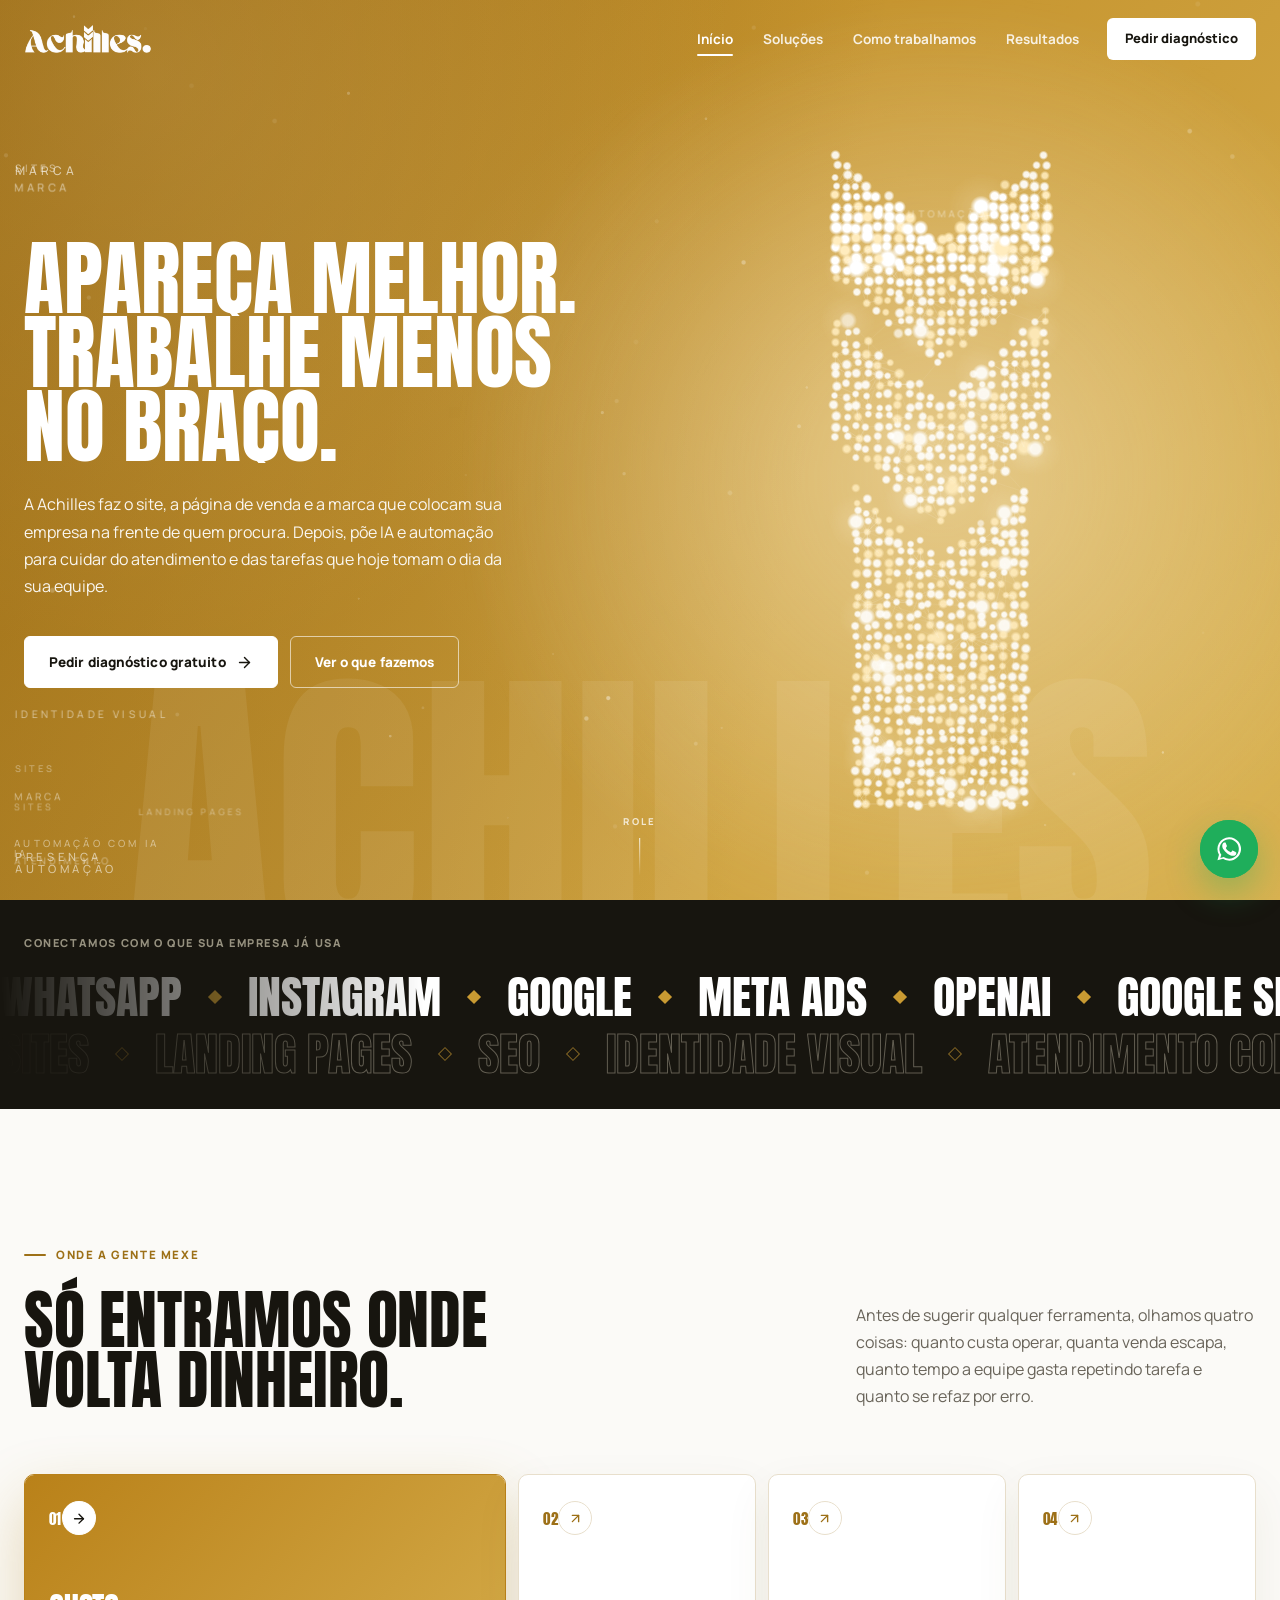
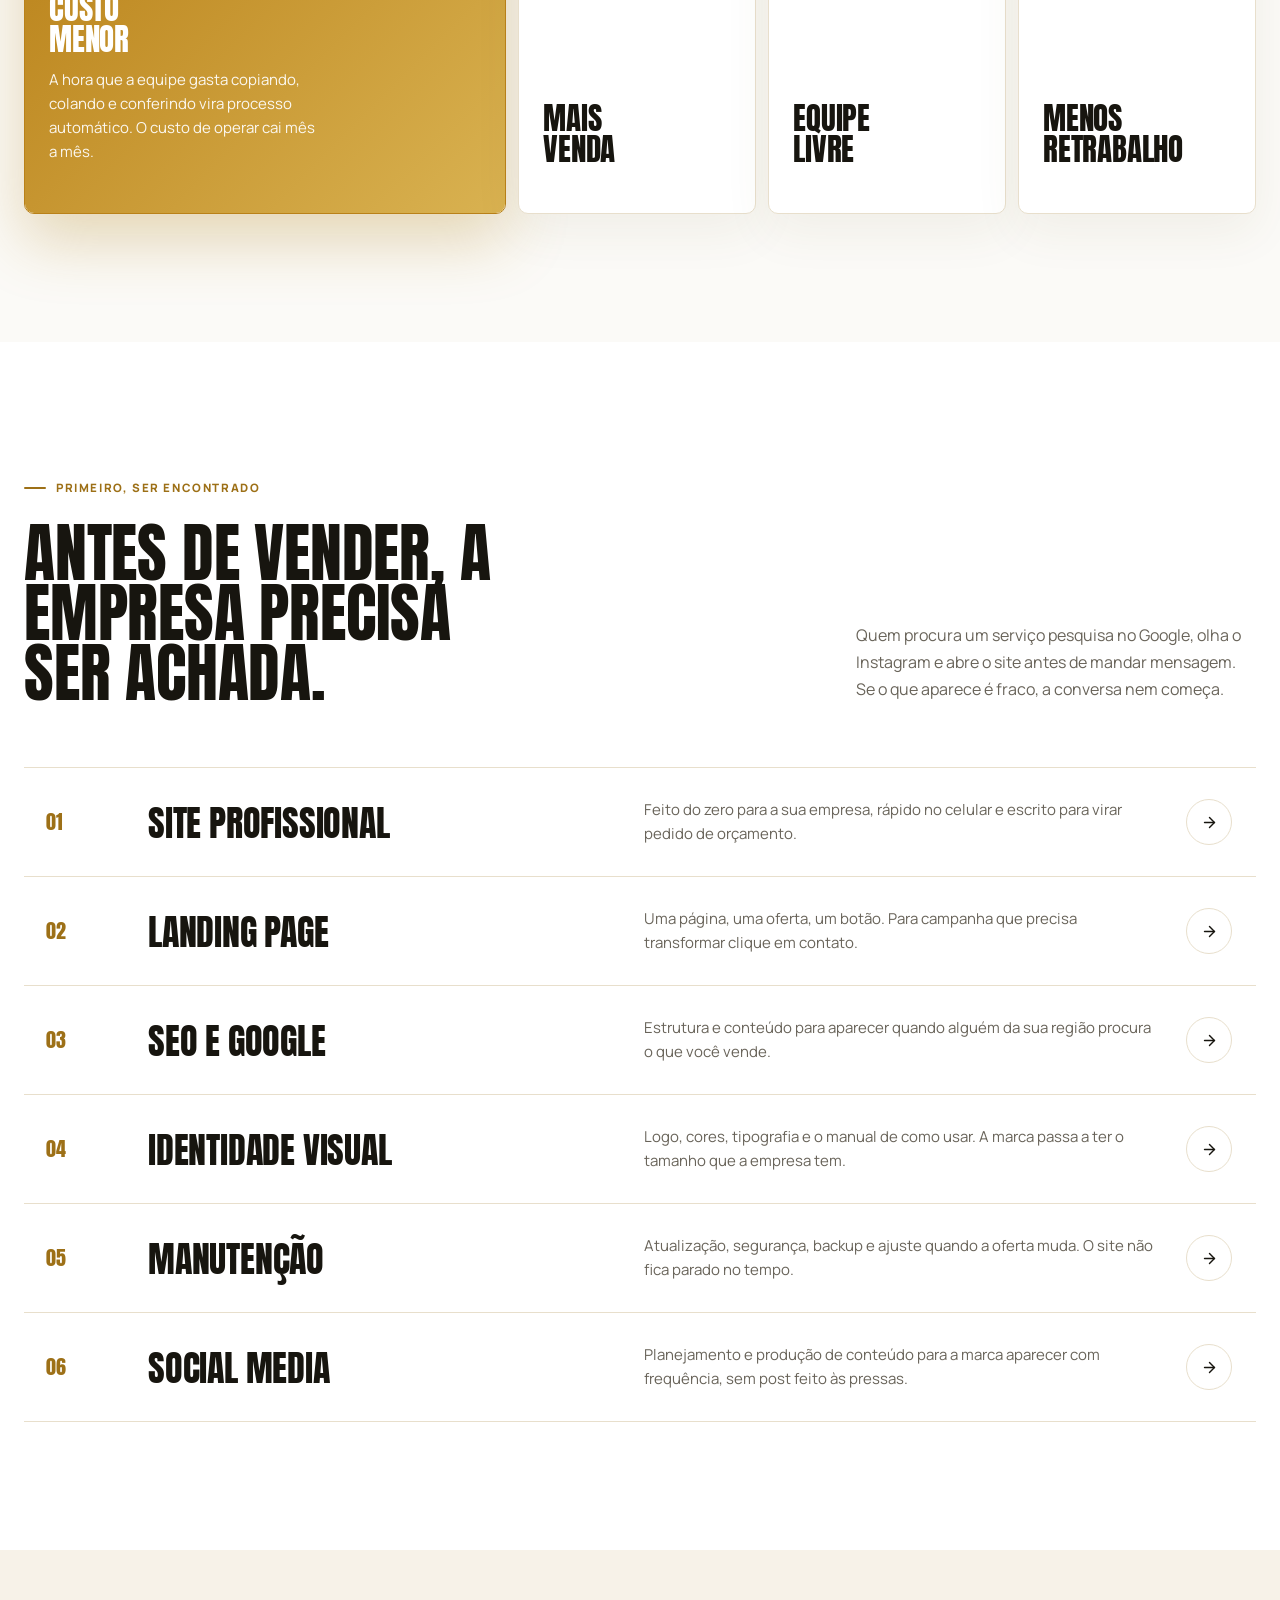
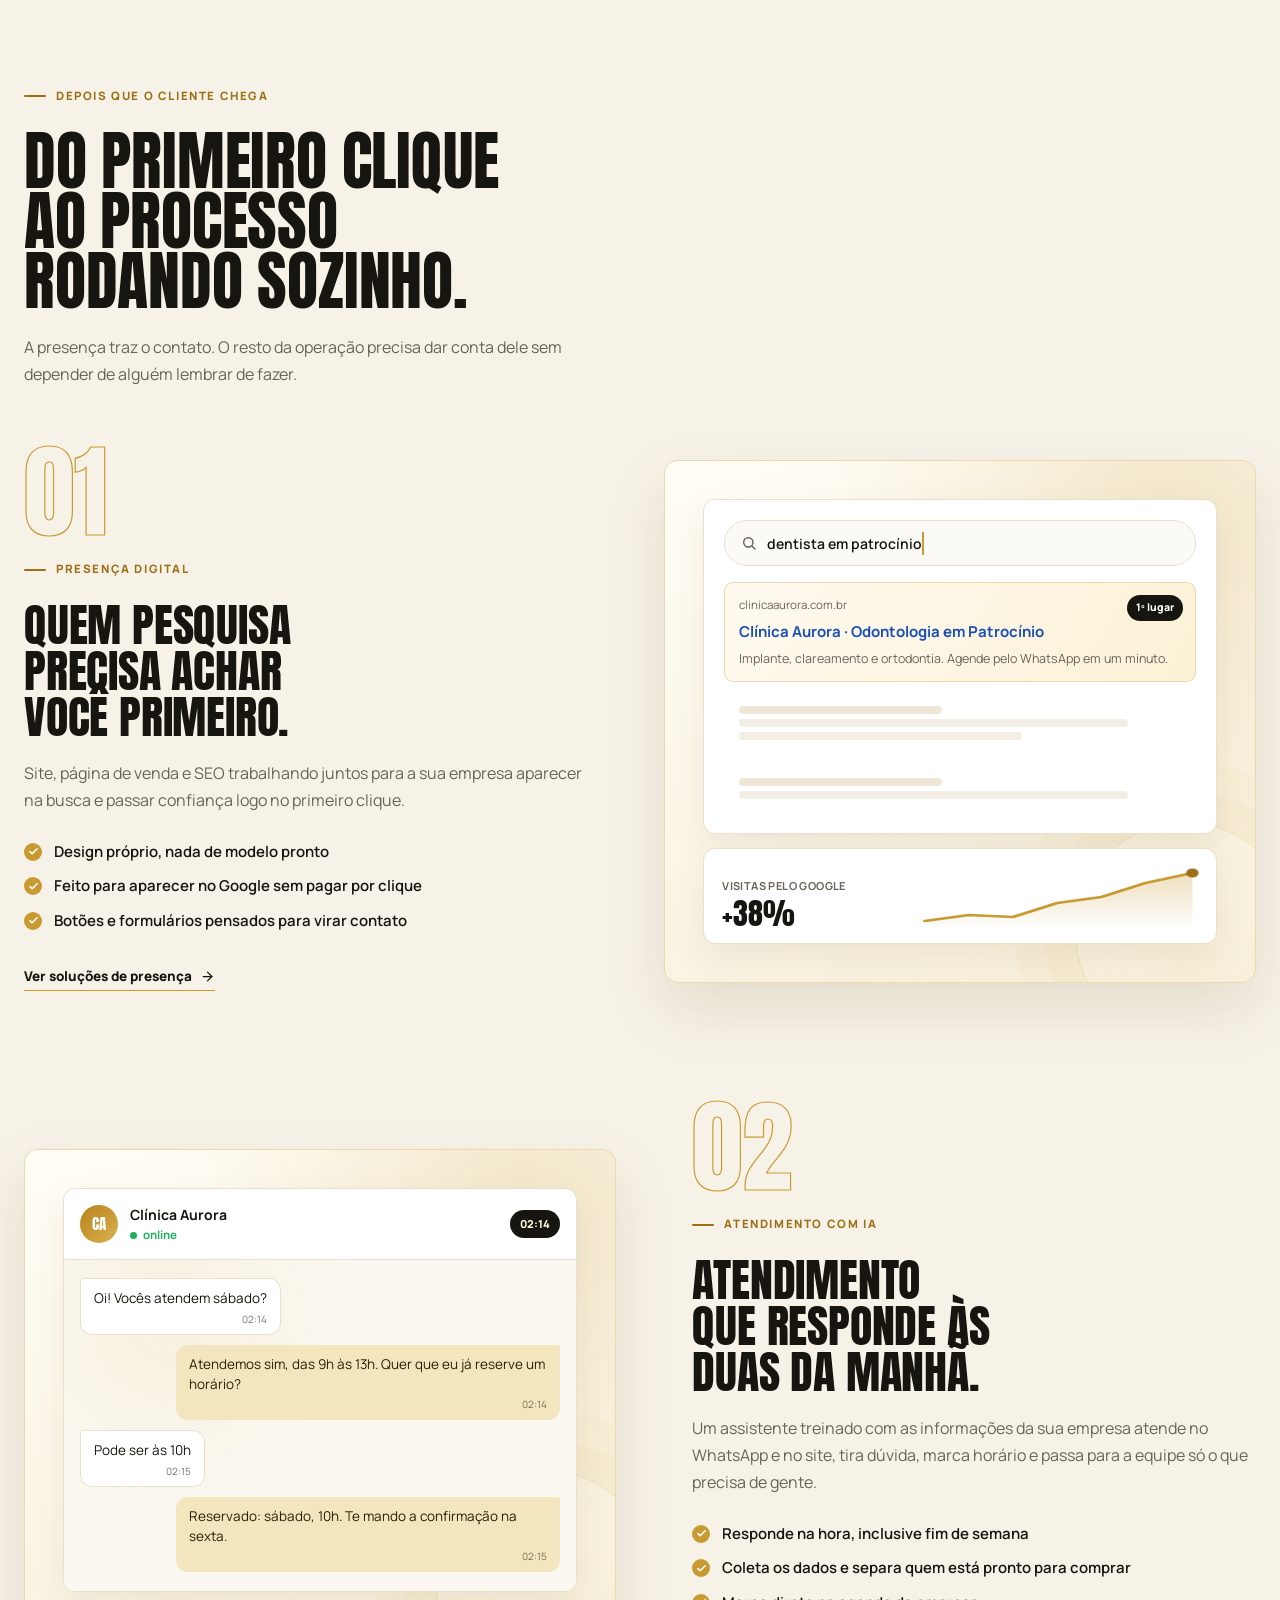
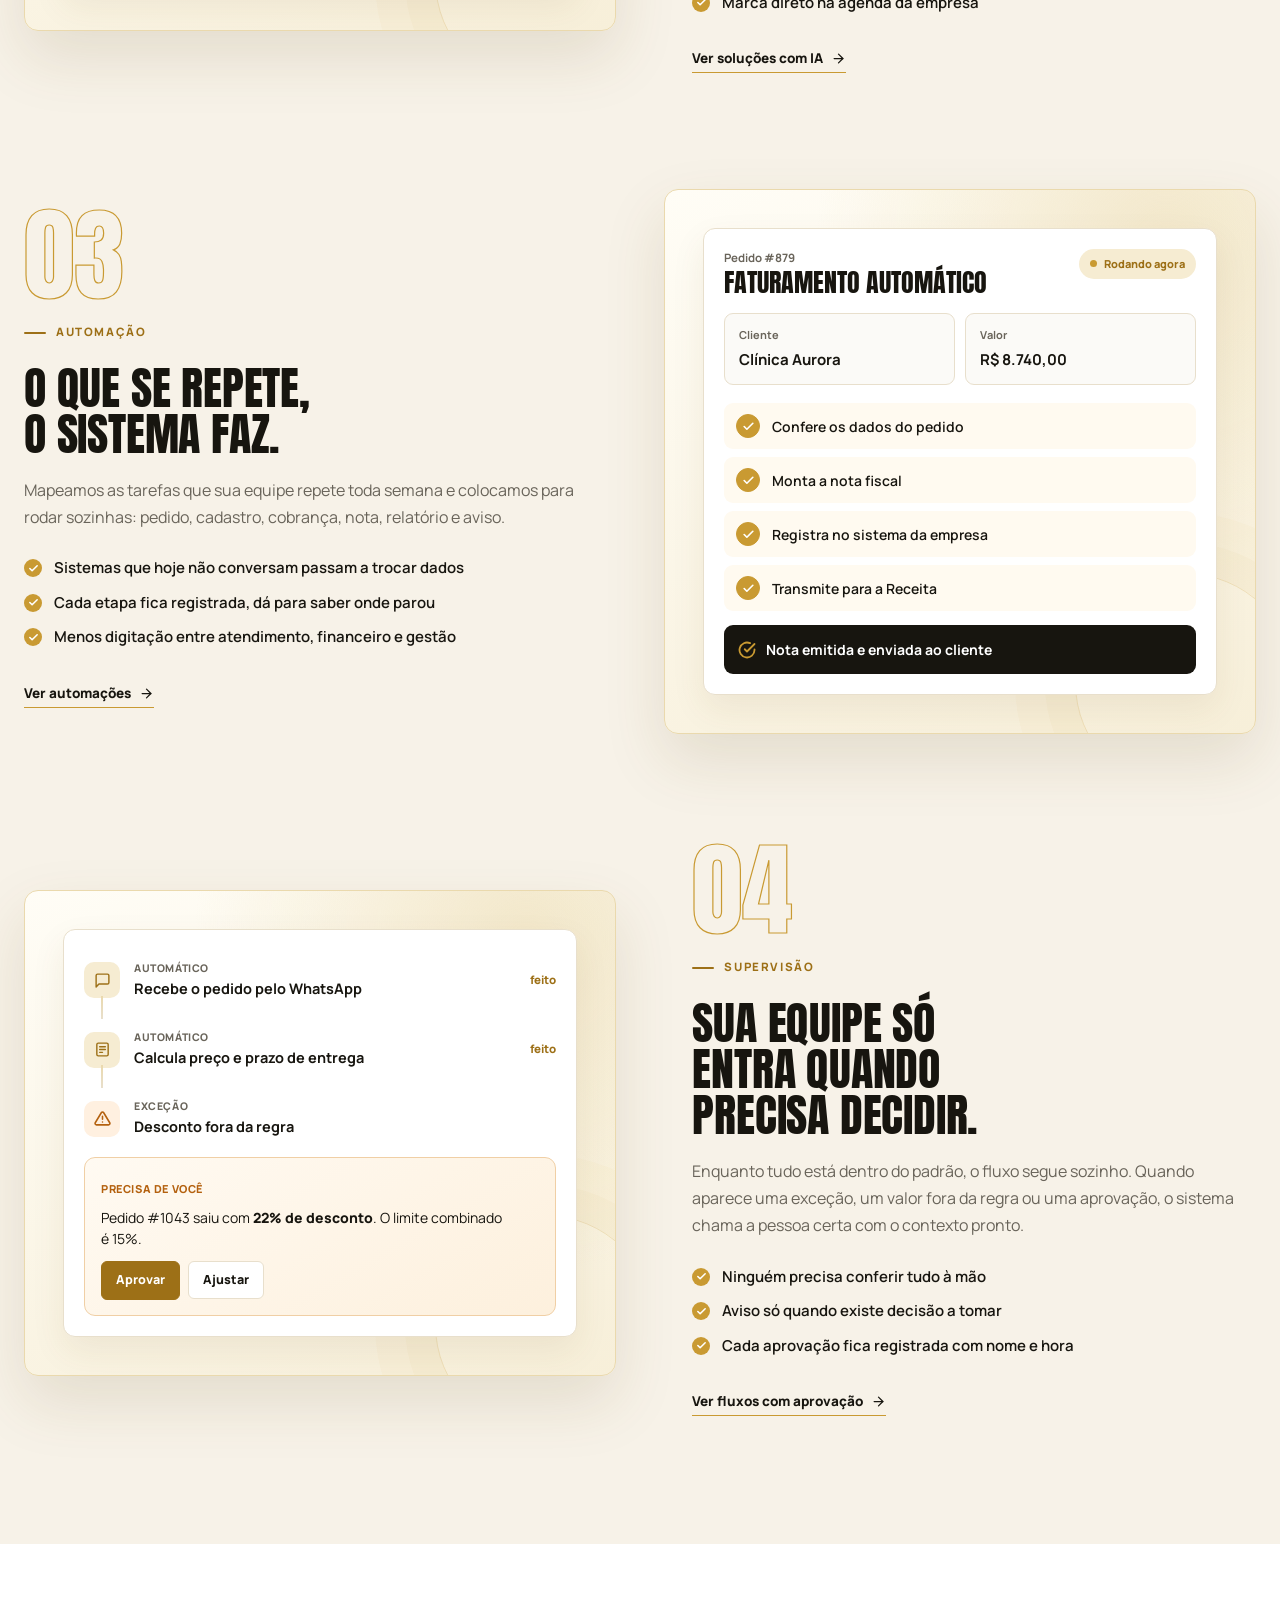
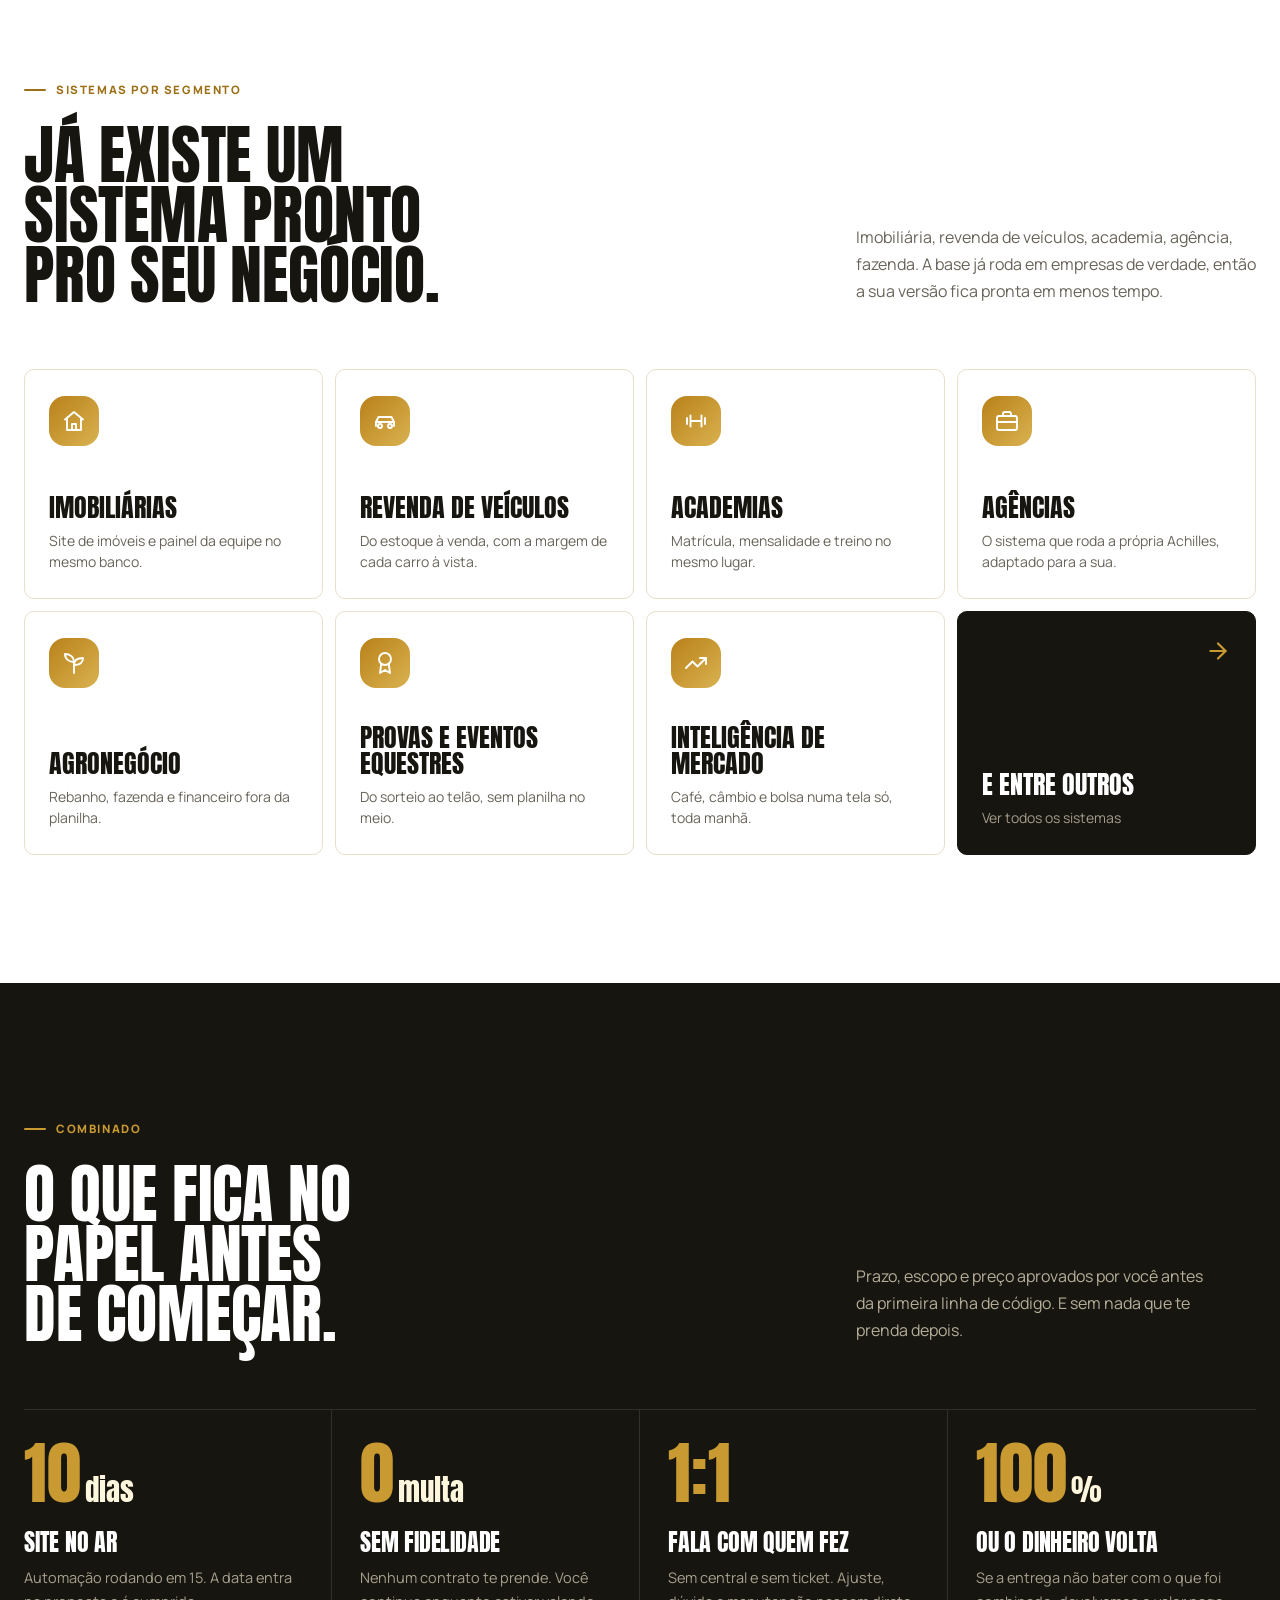
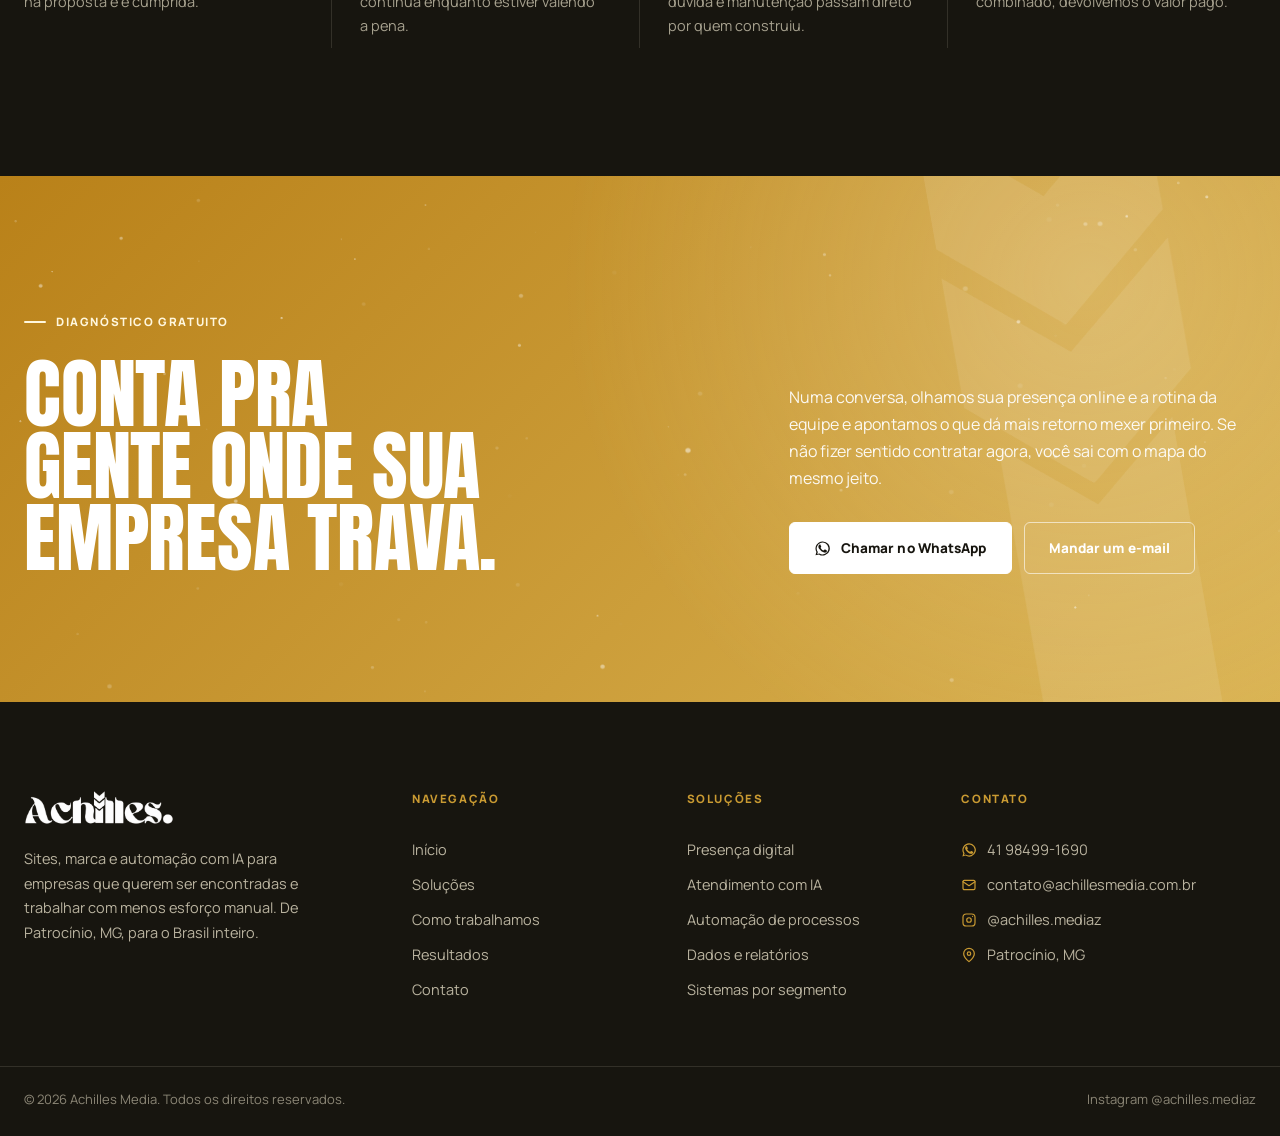
==== commit bbe4133f: "Hero: palavras à deriva menores, mais transparentes e em maior número (v=6) Co-Authored-By: Claude O" ====
--- a/index.html
+++ b/index.html
@@ -53,7 +53,7 @@
   <link rel="preconnect" href="https://fonts.googleapis.com" />
   <link rel="preconnect" href="https://fonts.gstatic.com" crossorigin />
   <link href="https://fonts.googleapis.com/css2?family=Anton&family=Manrope:wght@400;500;600;700;800&display=swap" rel="stylesheet" />
-  <link rel="stylesheet" href="styles.css?v=5" />
+  <link rel="stylesheet" href="styles.css?v=6" />
 </head>
 <body>
 
@@ -91,6 +91,17 @@
     <canvas class="hero-canvas" data-src="assets/logo-achilles.png" aria-hidden="true"></canvas>
     <div class="hero-mark" aria-hidden="true">ACHILLES</div>
     <div class="hero-drift" role="list" aria-label="O que a Achilles faz">
+      <span role="listitem">sites</span>
+      <span role="listitem">marca</span>
+      <span role="listitem">automação com IA</span>
+      <span role="listitem">landing pages</span>
+      <span role="listitem">identidade visual</span>
+      <span role="listitem">atendimento</span>
+      <span role="listitem">sites</span>
+      <span role="listitem">marca</span>
+      <span role="listitem">automação</span>
+      <span role="listitem">IA</span>
+      <span role="listitem">presença</span>
       <span role="listitem">sites</span>
       <span role="listitem">marca</span>
       <span role="listitem">automação com IA</span>
@@ -467,7 +478,7 @@
     <svg viewBox="0 0 24 24" fill="currentColor"><path d="M17.5 14.4c-.3-.2-1.7-.9-2-1-.3-.1-.5-.1-.7.1-.2.3-.7 1-.9 1.1-.2.2-.3.2-.6.1-.3-.2-1.2-.5-2.3-1.4-.9-.8-1.4-1.7-1.6-2-.2-.3 0-.5.1-.6.1-.1.3-.3.4-.5.1-.2.2-.3.3-.5.1-.2 0-.4 0-.5 0-.1-.7-1.6-.9-2.2-.2-.6-.5-.5-.7-.5h-.6c-.2 0-.5.1-.8.4-.3.3-1 1-1 2.5s1.1 2.9 1.2 3.1c.2.2 2.1 3.3 5.2 4.6.7.3 1.3.5 1.7.6.7.2 1.4.2 1.9.1.6-.1 1.7-.7 1.9-1.4.2-.7.2-1.2.2-1.4-.1-.1-.3-.2-.6-.3zM12 2a10 10 0 0 0-8.6 15l-1.3 4.7 4.8-1.3A10 10 0 1 0 12 2zm0 18.3a8.3 8.3 0 0 1-4.2-1.2l-.3-.2-2.9.8.8-2.8-.2-.3A8.3 8.3 0 1 1 12 20.3z"/></svg>
   </a>
 
-  <script src="assets/hero-logo-data.js?v=5"></script>
-  <script src="app.js?v=5" defer></script>
+  <script src="assets/hero-logo-data.js?v=6"></script>
+  <script src="app.js?v=6" defer></script>
 </body>
 </html>
--- a/styles.css
+++ b/styles.css
@@ -365,23 +365,25 @@
   z-index: 1;
   pointer-events: none;
   opacity: 0;
-  transition: opacity 1.4s ease 1.1s;
+  transition: opacity 2.4s ease 1.1s;
 }
 .hero-drift.on { opacity: 1; }
 .hero-drift span {
   position: absolute;
   top: 0;
   left: 0;
-  color: rgba(255, 255, 255, 0.62);
-  font: italic 500 clamp(16px, 1.5vw, 23px)/1 var(--body);
-  letter-spacing: 0.02em;
+  color: #fff;
+  opacity: var(--o, 0.2);
+  font: 500 10px/1 var(--body);
+  letter-spacing: 0.32em;
+  text-transform: uppercase;
   white-space: nowrap;
   will-change: transform;
-  transition: color 0.9s ease;
+  transition: opacity 1.2s ease;
 }
 .hero-drift span.hit {
-  color: #fff;
-  transition-duration: 0.06s;
+  opacity: calc(var(--o, 0.2) + 0.22);
+  transition-duration: 0.08s;
 }
 .hero-inner {
   position: relative;
@@ -1790,6 +1792,7 @@
   .hero-actions { margin-top: 28px; }
   .hero-ledger { margin-top: 22px; }
   .hero-scroll { display: none; }
+  .hero-drift span:nth-child(n+9) { display: none; }
 }
 
 @media (max-width: 640px) {
